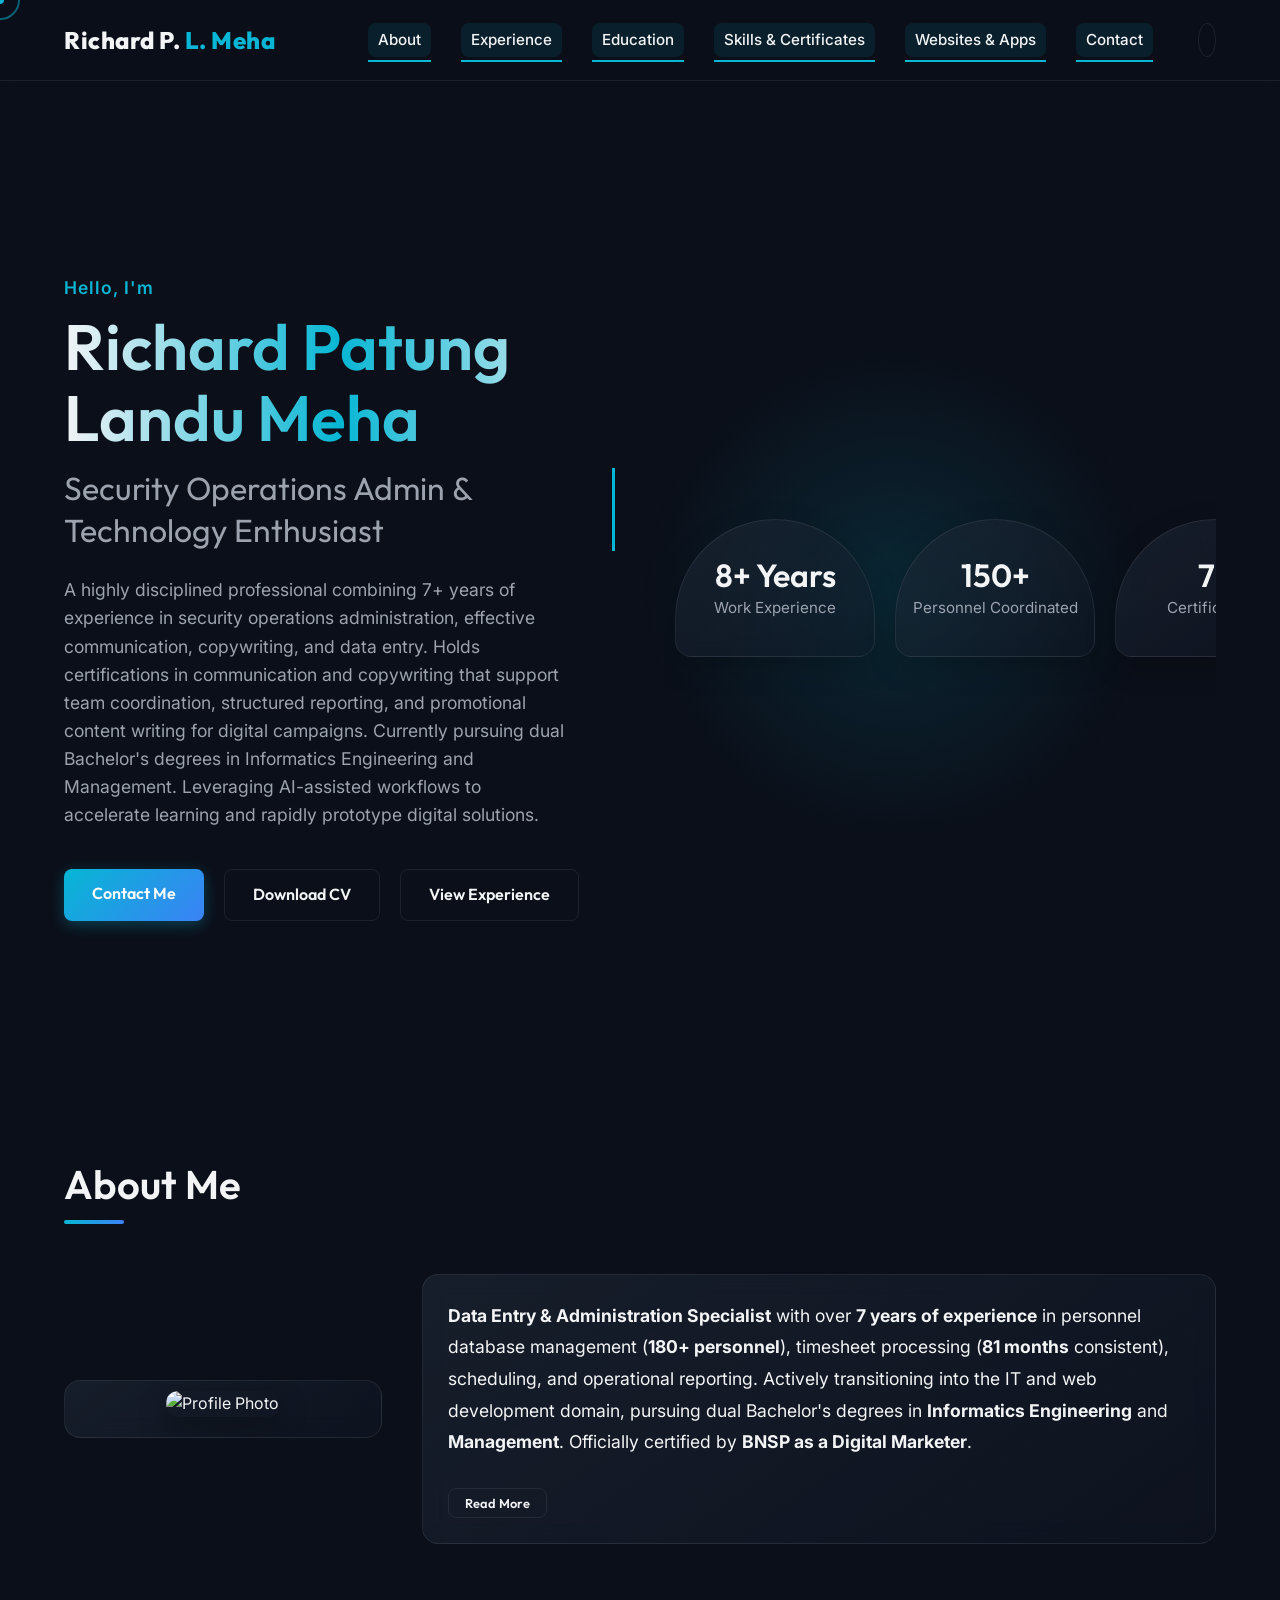
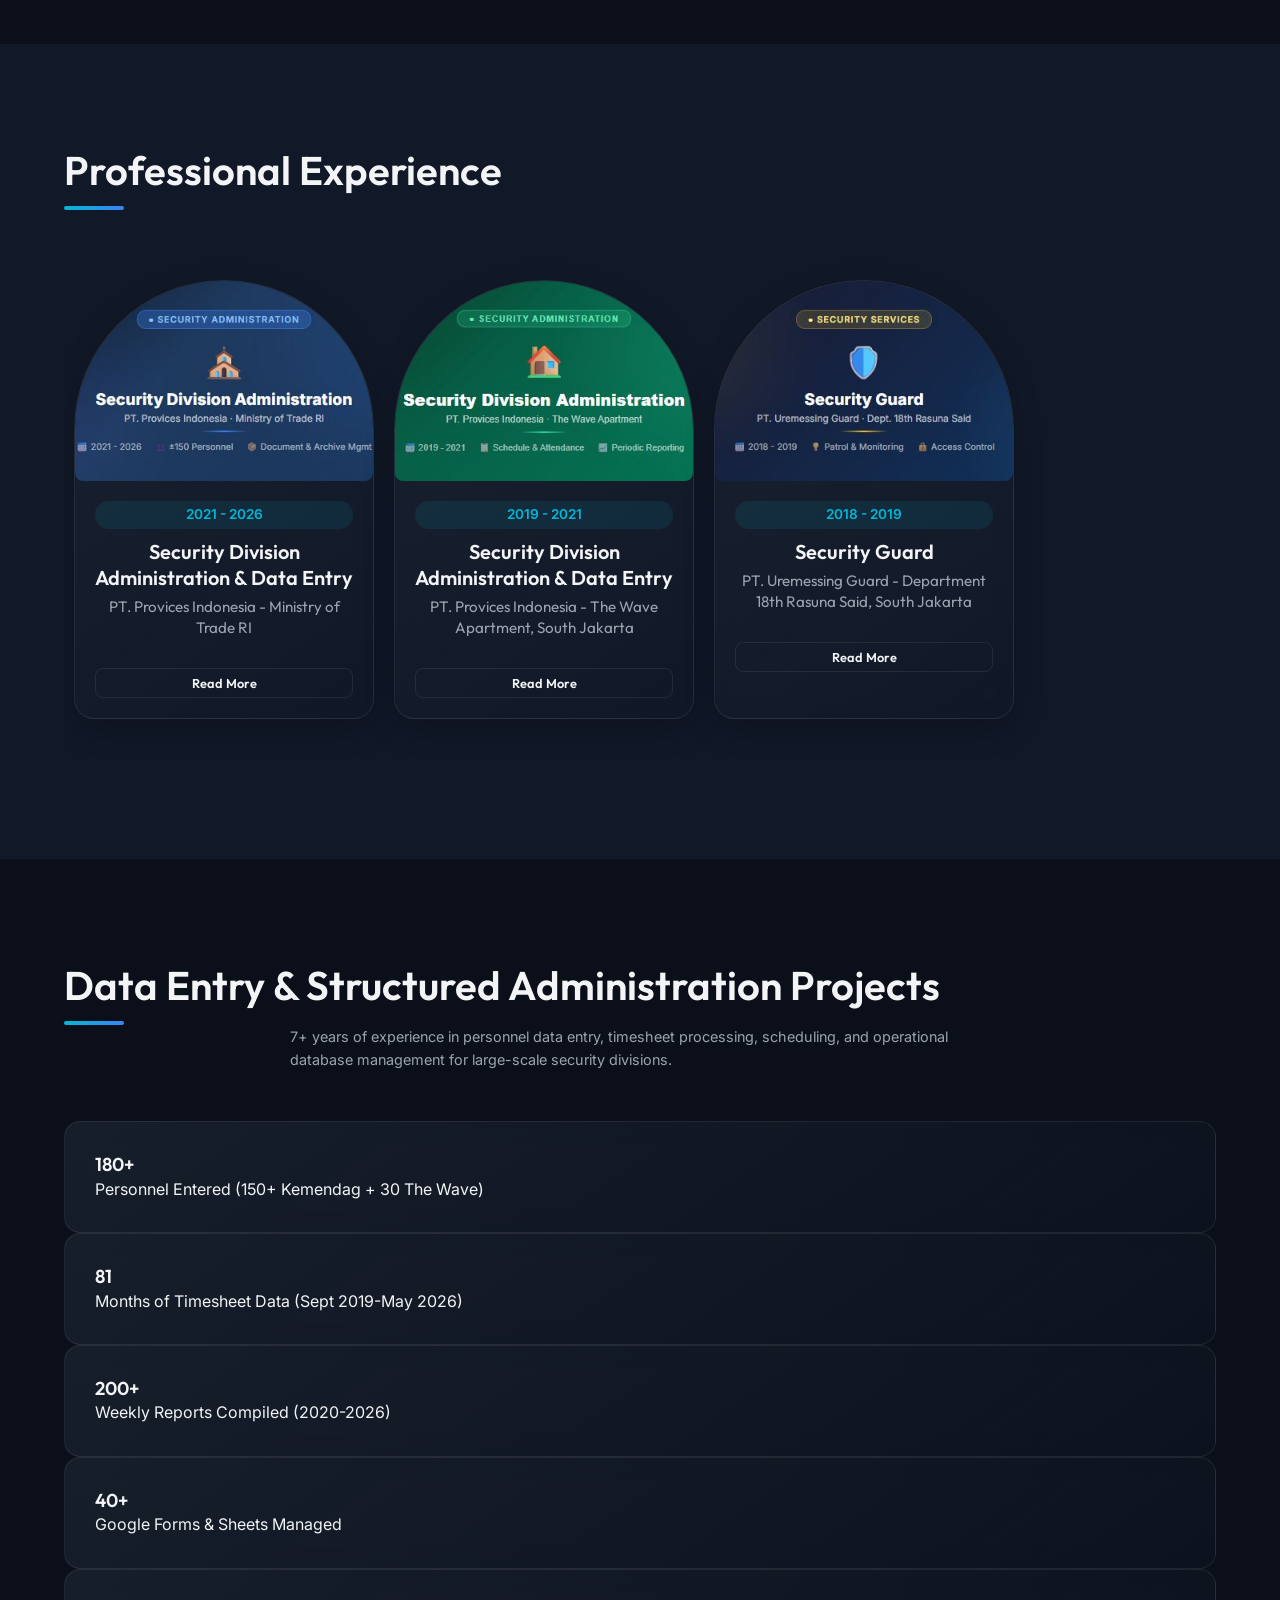
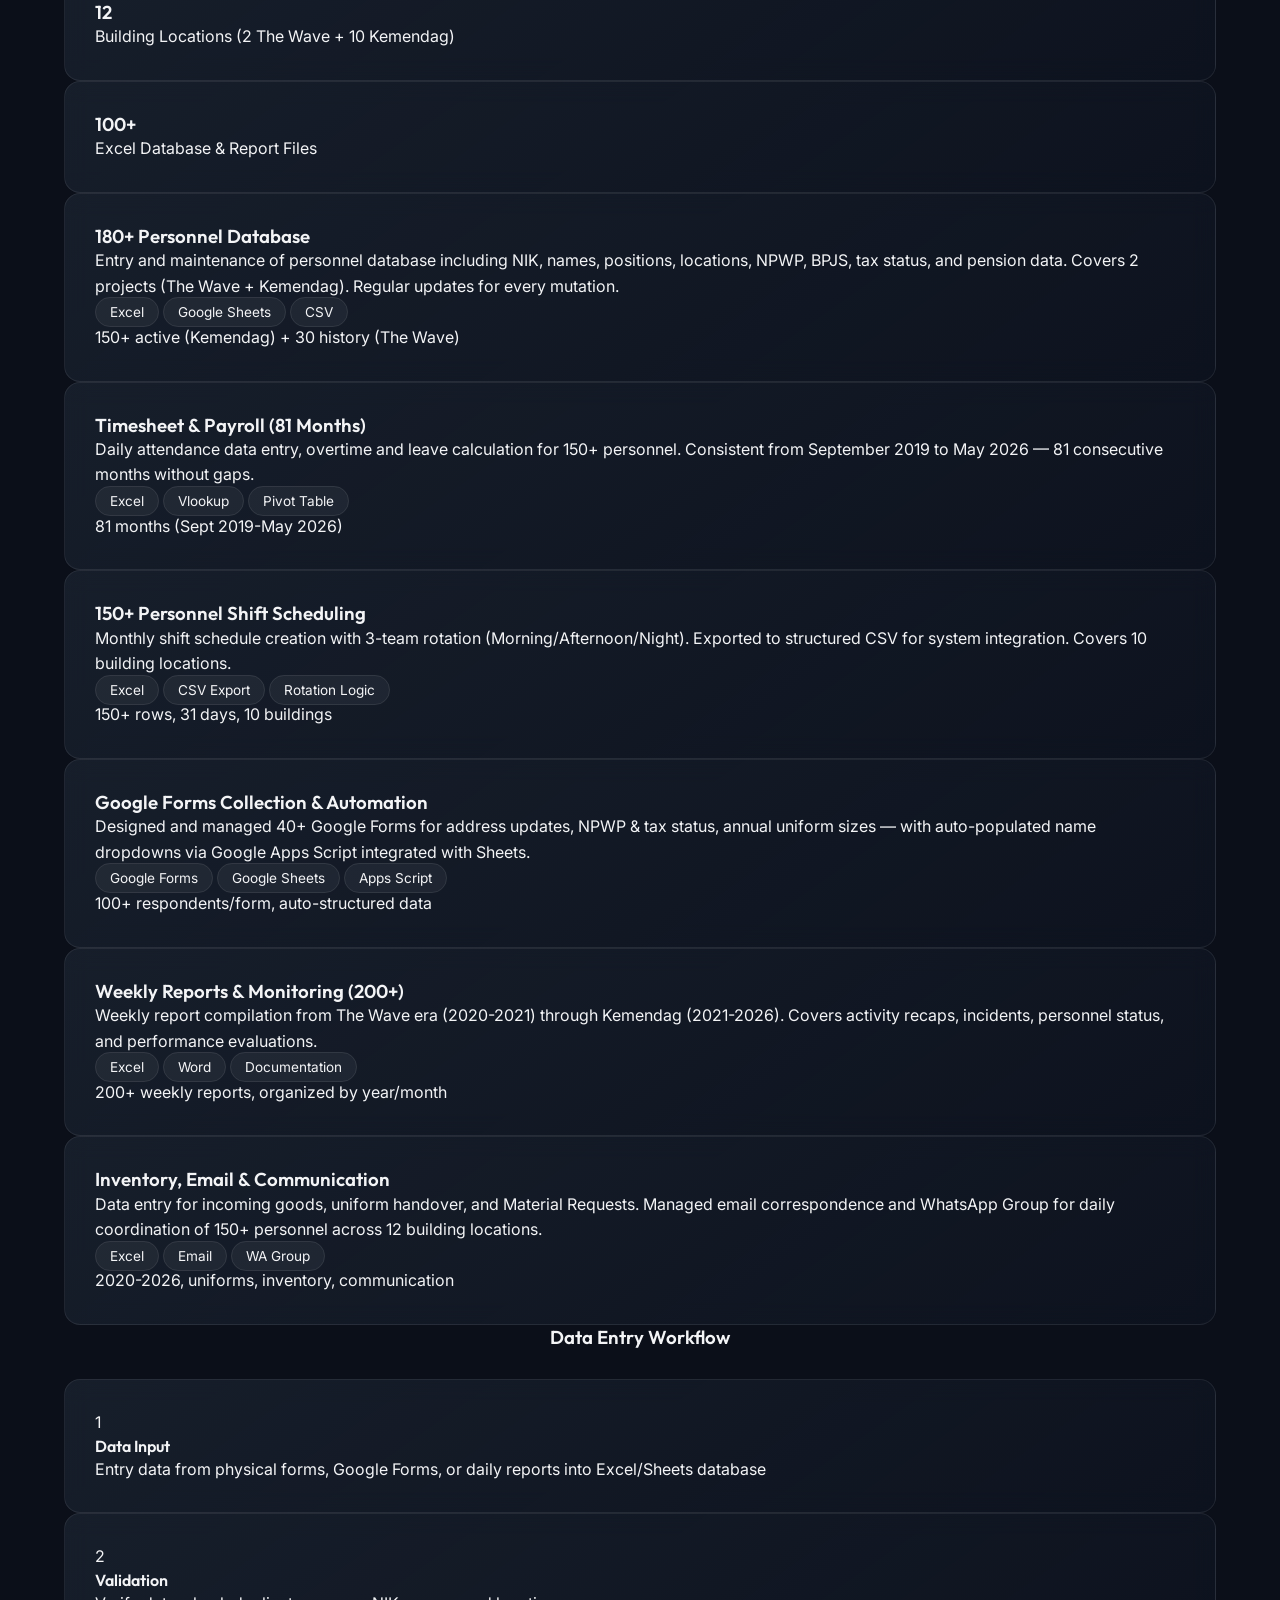
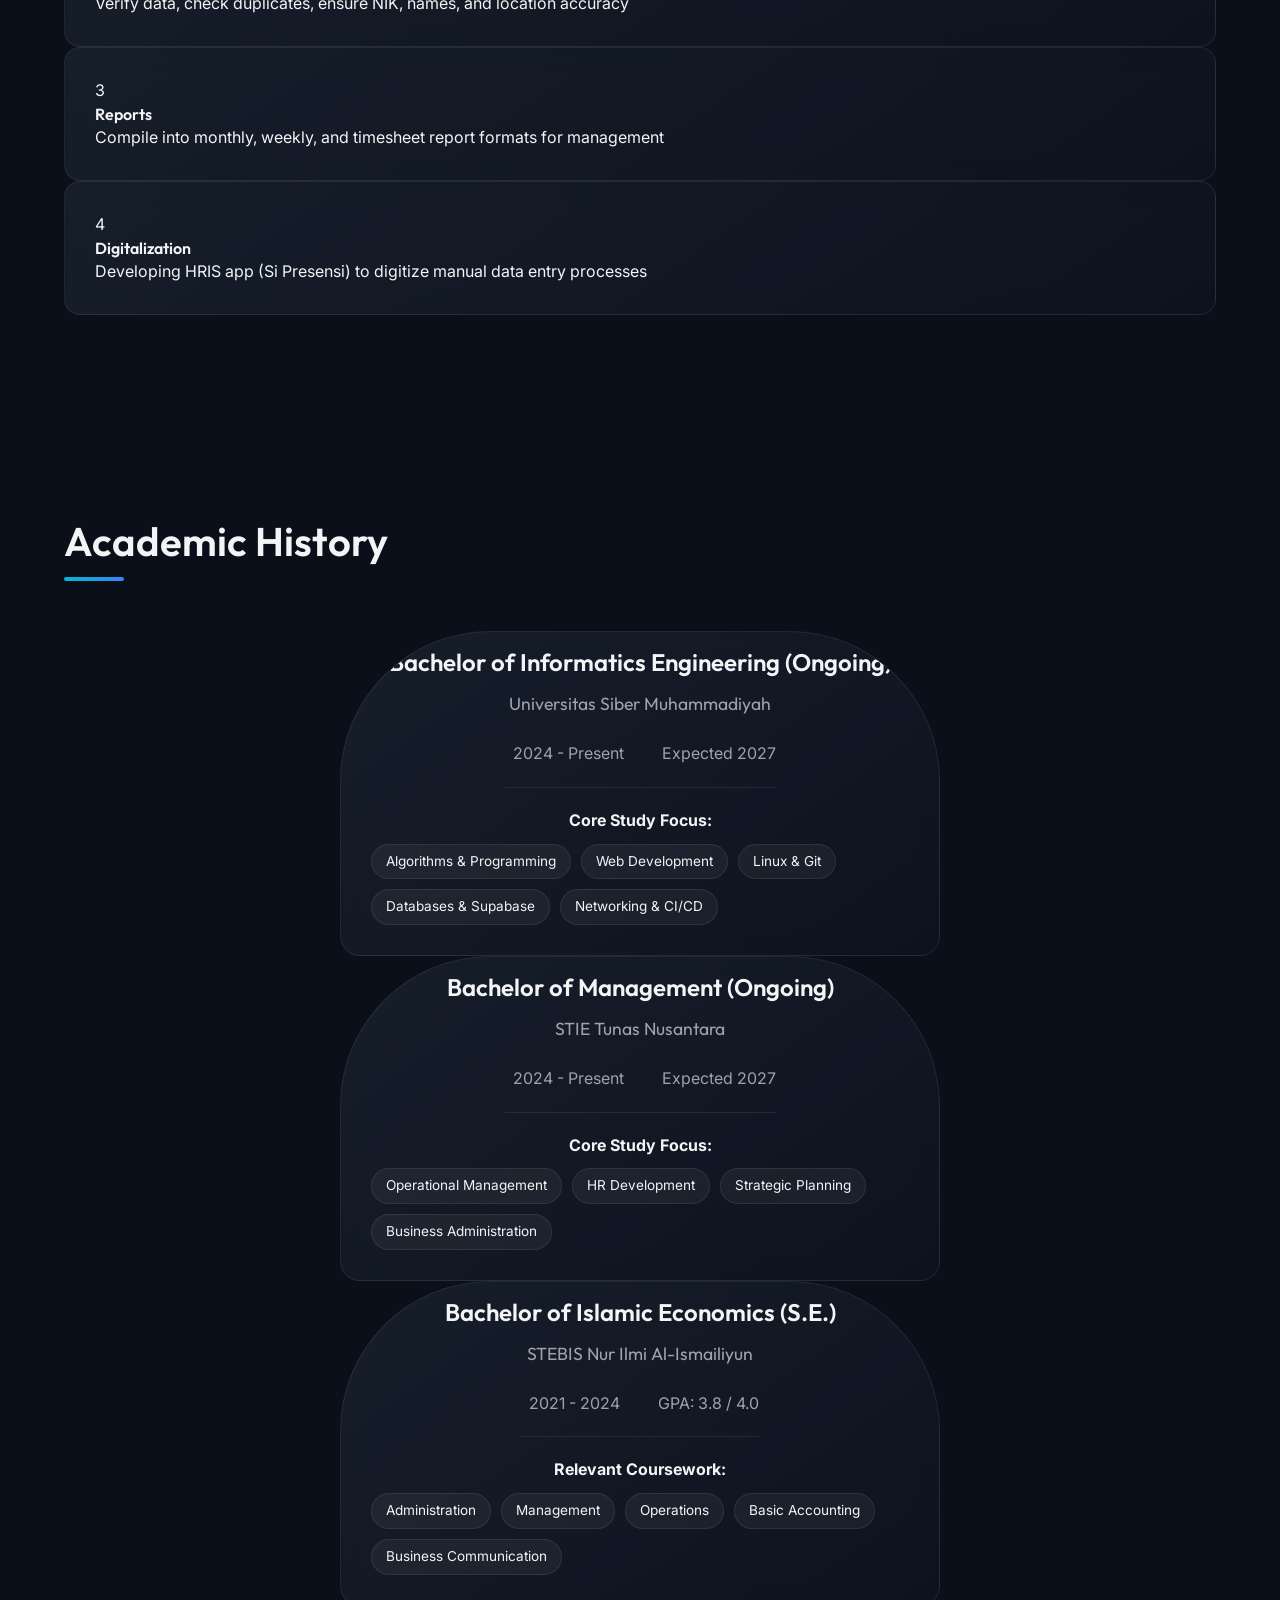
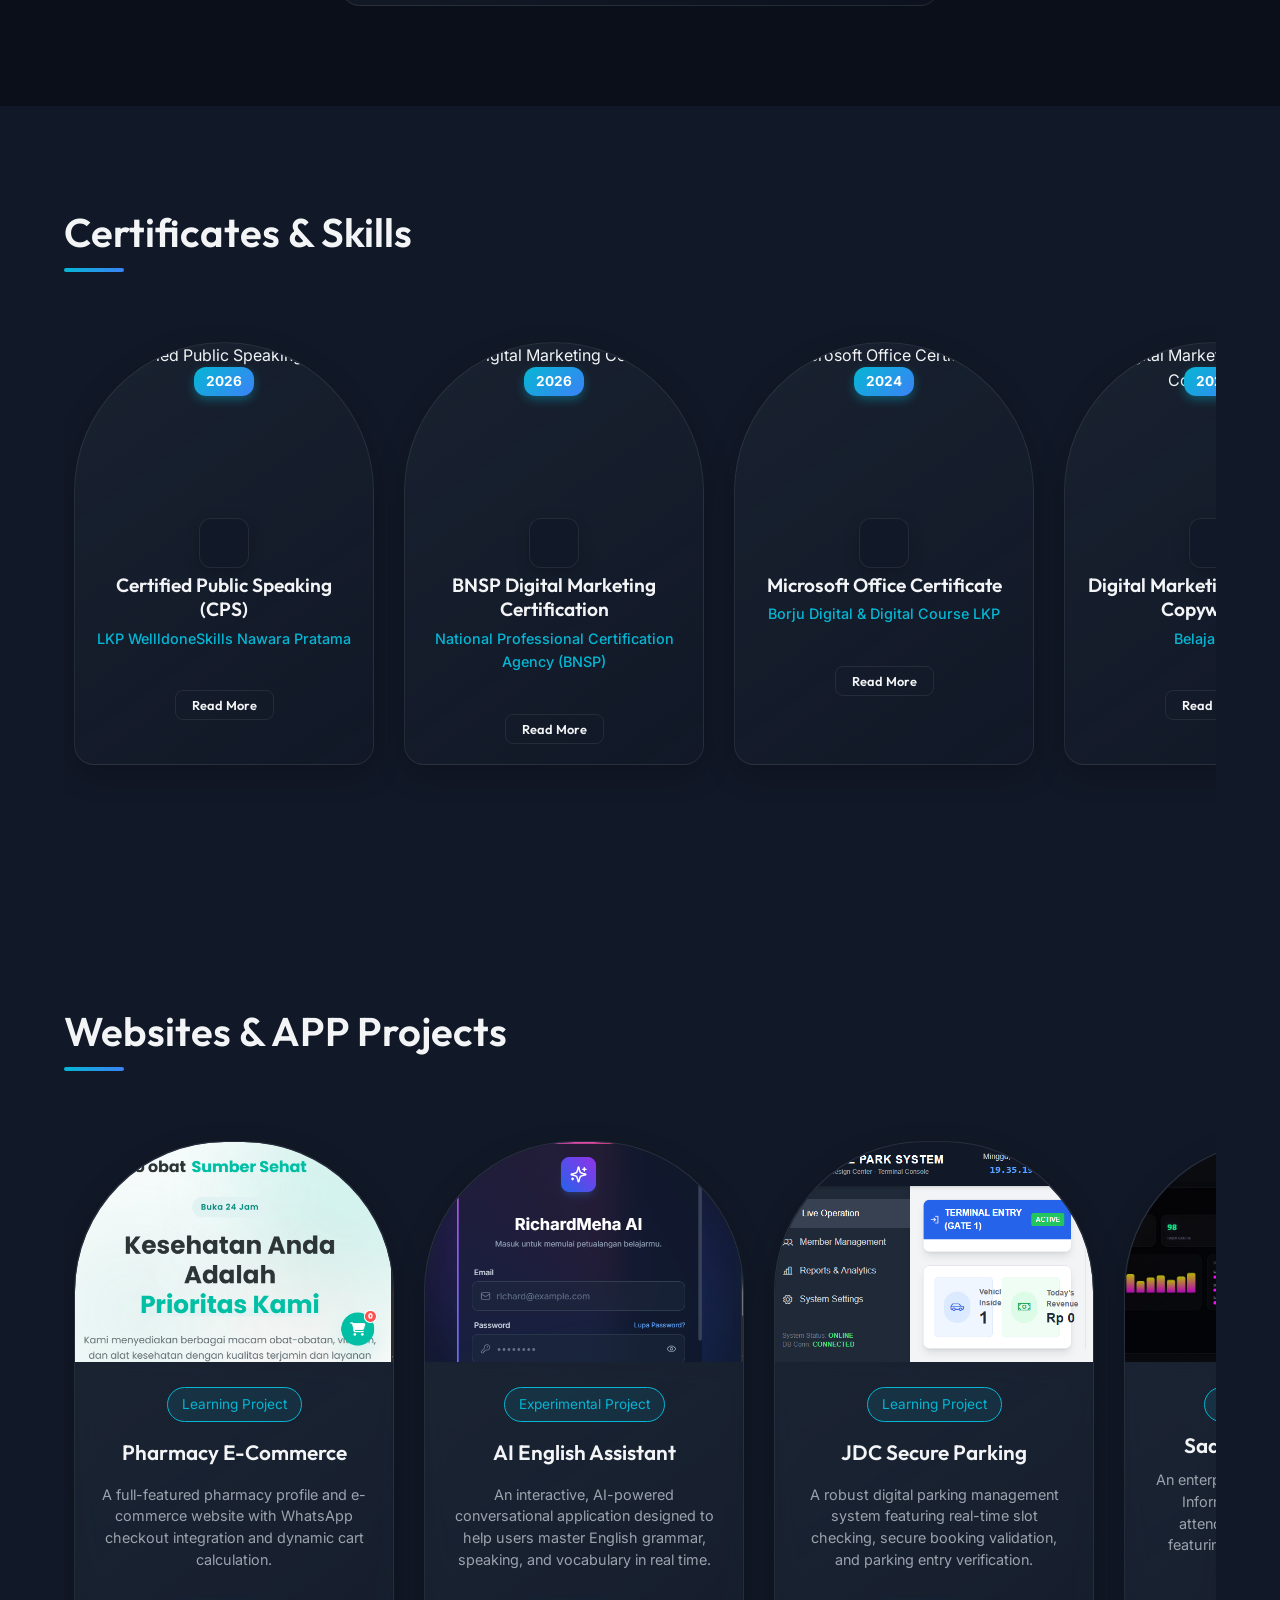
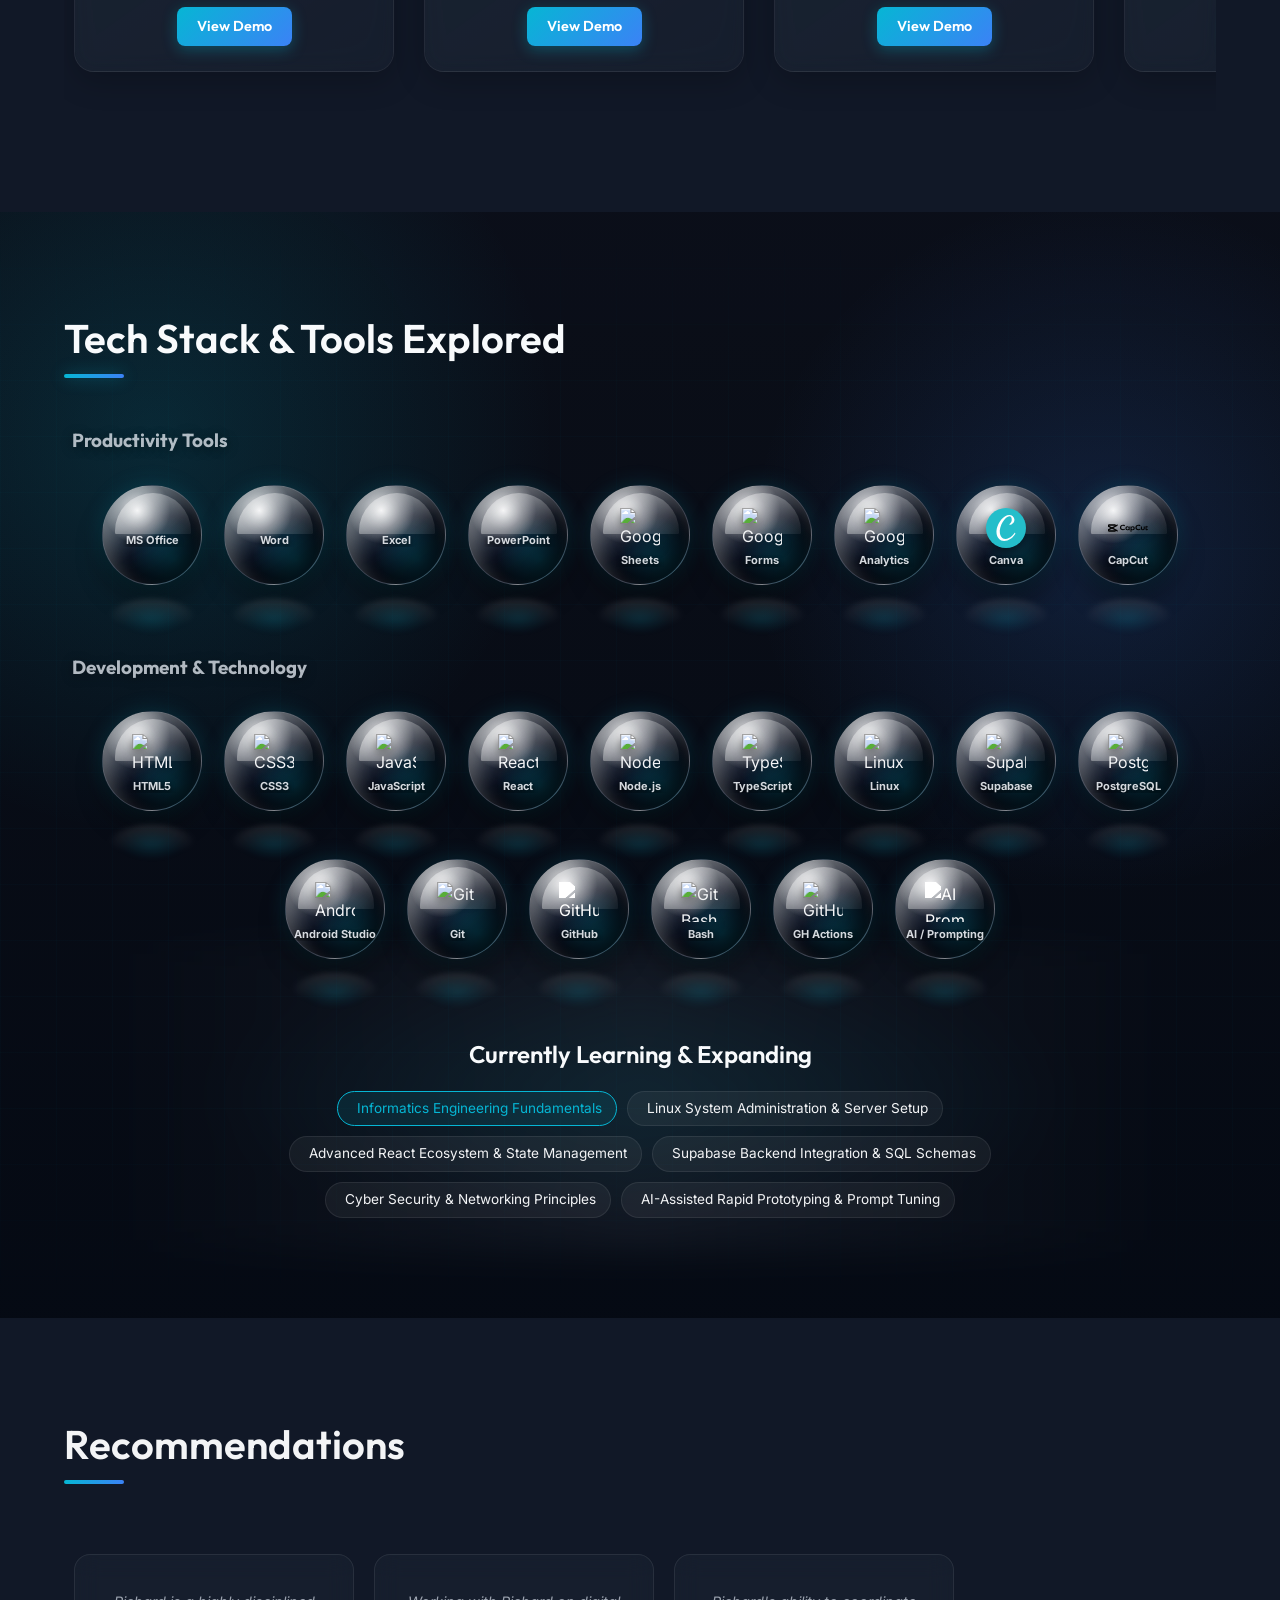
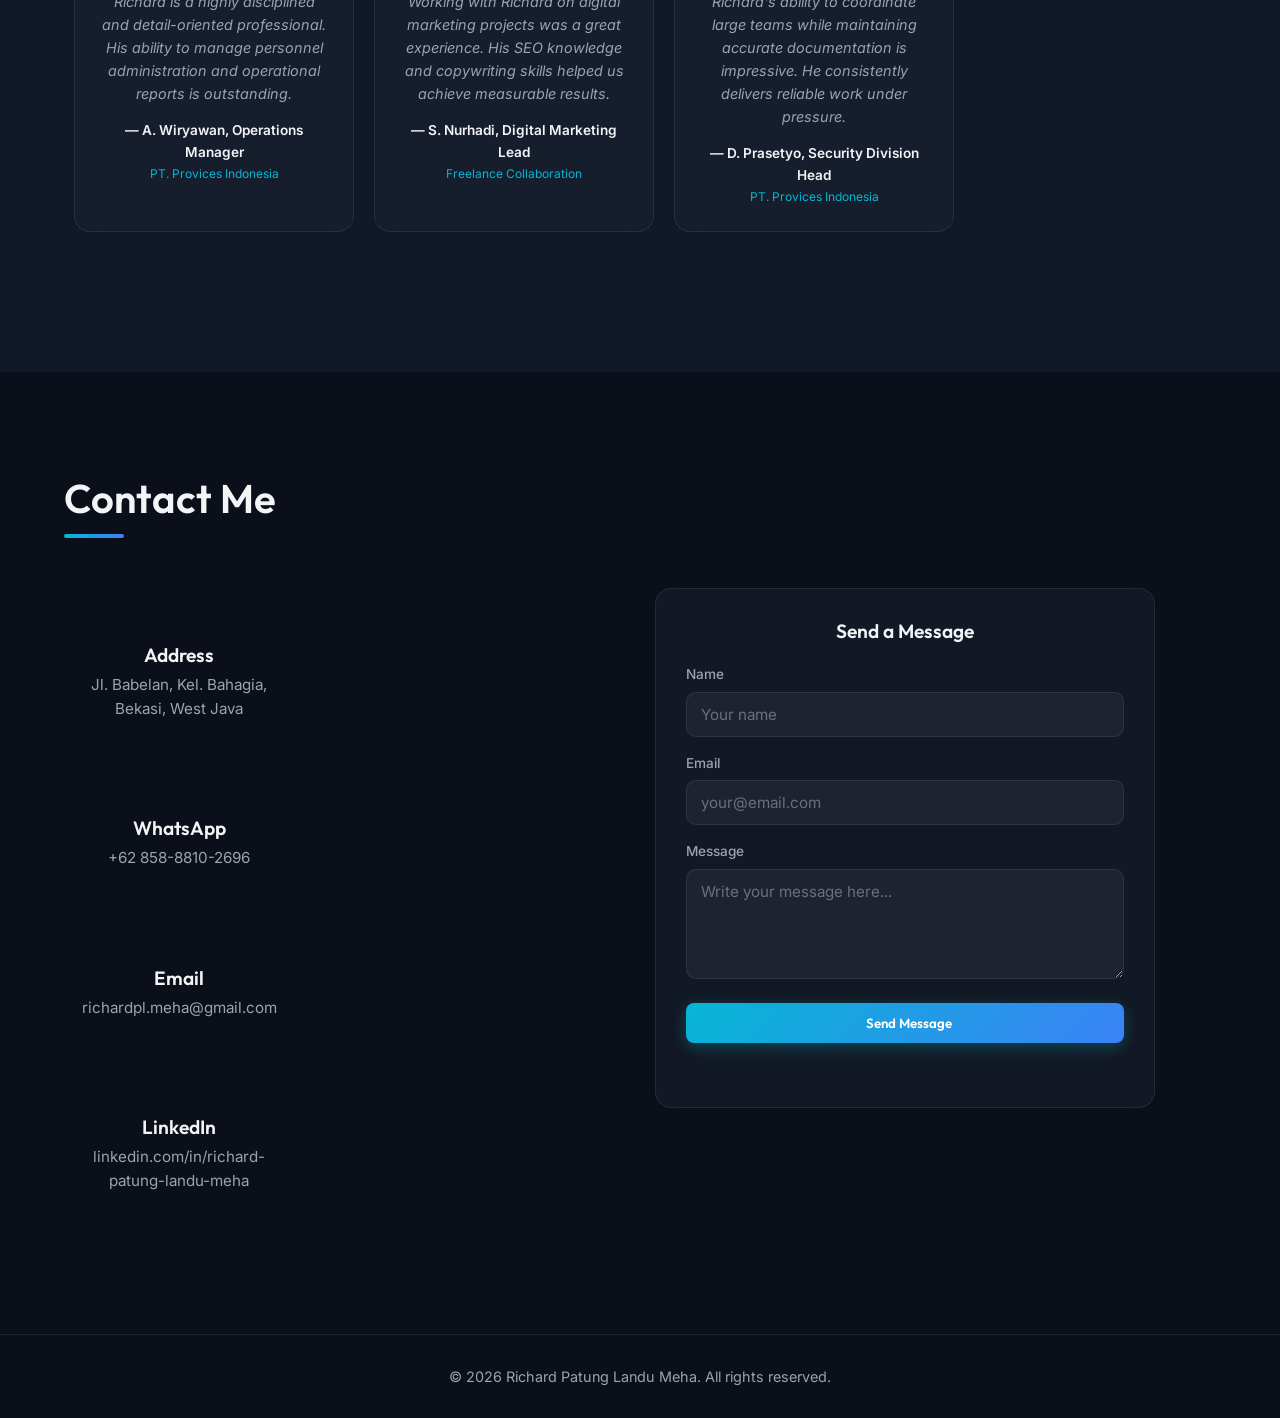
==== index.html @ 2066af3a "fix: koreksi angka - The Wave 30, Forms 40+, total 180+" ====
<!DOCTYPE html>
<html lang="en">

<head>
    <meta charset="UTF-8">
    <meta name="viewport" content="width=device-width, initial-scale=1.0">
    <title>Richard Patung Landu Meha — Security Operations Admin &amp; Technology Enthusiast</title>
    <meta name="description" content="Portfolio of Richard Patung Landu Meha — Security Operations Administration Professional, BNSP Certified Digital Marketer, and Technology Enthusiast. 7+ years experience in operational administration, SEO, copywriting &amp; technology exploration.">
    <meta name="keywords" content="Richard Patung Landu Meha, administration, digital marketing, web developer, portfolio, BNSP, SEO, copywriting, Bekasi">
    <meta name="author" content="Richard Patung Landu Meha">

    <!-- Favicon -->
    <link rel="icon" type="image/svg+xml" href="images/favicon.svg">
    <link rel="apple-touch-icon" href="images/favicon.svg">

    <!-- Open Graph (Facebook, LinkedIn, WhatsApp) -->
    <meta property="og:title" content="Richard Patung Landu Meha — Admin, Digital Marketing &amp; Web Developer">
    <meta property="og:description" content="Administration Office Professional &amp; BNSP Certified Digital Marketer. 7+ years experience, ±150 personnel coordinated, 6+ certifications.">
    <meta property="og:image" content="https://rihard-cyber.github.io/images/foto-profil.jpg">
    <meta property="og:url" content="https://rihard-cyber.github.io/">
    <meta property="og:type" content="website">
    <meta property="og:locale" content="en_US">

    <!-- Twitter Card -->
    <meta name="twitter:card" content="summary_large_image">
    <meta name="twitter:title" content="Richard Patung Landu Meha — Admin, Digital Marketing &amp; Web Developer">
    <meta name="twitter:description" content="Administration Office Professional &amp; BNSP Certified Digital Marketer. 7+ years experience.">
    <meta name="twitter:image" content="https://rihard-cyber.github.io/images/foto-profil.jpg">

    <!-- PWA -->
    <link rel="manifest" href="manifest.json">
    <meta name="theme-color" content="#06B6D4">
    <meta name="apple-mobile-web-app-capable" content="yes">
    <meta name="apple-mobile-web-app-status-bar-style" content="black-translucent">

    <!-- Google Fonts -->
    <link rel="preconnect" href="https://fonts.googleapis.com">
    <link rel="preconnect" href="https://fonts.gstatic.com" crossorigin>
    <link
        href="https://fonts.googleapis.com/css2?family=Inter:wght@300;400;500;600;700&family=Outfit:wght@400;600;800&display=swap"
        rel="stylesheet">
    <!-- CSS -->
    <link rel="stylesheet" href="./style.css">
    <!-- Phosphor Icons (for modern icons) -->
    <script src="https://unpkg.com/@phosphor-icons/web"></script>
    <!-- Devicon Font for beautiful, reliable developer logos -->
    <link rel="stylesheet" href="https://cdn.jsdelivr.net/gh/devicons/devicon@latest/devicon.min.css">
</head>

<body>
    <!-- Background Container (3 Lapis) -->
    <div id="bg-container">
        <canvas id="bg-canvas"></canvas>
    </div>

    <!-- Content Wrapper -->
    <div id="content">

    <!-- Custom Cursor & Scroll Progress -->
    <div class="cursor-dot" data-cursor-dot></div>
    <div class="cursor-outline" data-cursor-outline></div>
    <div class="scroll-progress" id="scroll-progress"></div>

    <!-- Navigation -->
    <header id="navbar">
        <div class="container nav-container">
            <a href="#" class="logo">Richard P. <span>L. Meha</span></a>
            <nav class="nav-links" aria-label="Main navigation">
                <a href="#about" class="nav-link" aria-label="About section">About</a>
                <a href="#experience" class="nav-link" aria-label="Experience section">Experience</a>
                <a href="#education" class="nav-link" aria-label="Education section">Education</a>
                <a href="#skills" class="nav-link" aria-label="Skills and Certificates section">Skills &amp; Certificates</a>
                <a href="#websites" class="nav-link" aria-label="Websites and Apps section">Websites &amp; Apps</a>
                <a href="#contact" class="nav-link" aria-label="Contact section">Contact</a>
                <button id="theme-toggle" class="theme-btn" title="Change Theme">
                    <i class="ph ph-moon"></i>
                </button>
            </nav>
            <div class="menu-toggle" id="mobile-menu">
                <i class="ph ph-list"></i>
            </div>
        </div>
    </header>

    <!-- Hero Section -->
    <section id="hero" class="hero section">
        <div class="container hero-content">
            <div class="hero-text fade-in-up">
                <p class="greeting">Hello, I'm</p>
                <h1 class="name">Richard Patung Landu Meha</h1>
                <h2 class="role">Security Operations Admin &amp; Technology Enthusiast</h2>
                <p class="summary">A highly disciplined professional combining 7+ years of experience in security operations administration, effective communication, copywriting, and data entry. Holds certifications in communication and copywriting that support team coordination, structured reporting, and promotional content writing for digital campaigns. Currently pursuing dual Bachelor's degrees in Informatics Engineering and Management. Leveraging AI-assisted workflows to accelerate learning and rapidly prototype digital solutions.</p>
                <div class="hero-cta">
                    <a href="#contact" class="btn btn-primary" aria-label="Contact Me">Contact Me</a>
                    <a href="cv-ats.html?print=true" target="_blank" class="btn btn-secondary" aria-label="Download CV">Download CV</a>
                    <a href="#experience" class="btn btn-secondary" aria-label="View Experience">View Experience</a>
                </div>
            </div>
            <div class="hero-visual swipe-slider fade-in-up delay-1">
                <div class="glass-card hero-stats glow-border-card"
                    onclick="document.getElementById('experience').scrollIntoView({behavior: 'smooth'})"
                    style="cursor: pointer;">
                    <div class="stat">
                        <i class="ph-fill ph-briefcase"></i>
                        <h3 id="stat-experience" data-label="+ Years">7+ Years</h3>
                        <p>Work Experience</p>
                    </div>
                </div>
                <div class="glass-card hero-stats glow-border-card"
                    onclick="document.getElementById('experience').scrollIntoView({behavior: 'smooth'})"
                    style="cursor: pointer;">
                    <div class="stat">
                        <i class="ph-fill ph-users"></i>
                        <h3>150+</h3>
                        <p>Personnel Coordinated</p>
                    </div>
                </div>
                <div class="glass-card hero-stats glow-border-card"
                    onclick="document.getElementById('skills').scrollIntoView({behavior: 'smooth'})"
                    style="cursor: pointer;">
                    <div class="stat">
                        <i class="ph-fill ph-certificate"></i>
                        <h3 id="stat-certificates">6+</h3>
                        <p>Certifications</p>
                    </div>
                </div>
            </div>
        </div>
        <div class="glow-bg"></div>
    </section>

    <!-- About Section -->
    <section id="about" class="section">
        <div class="container">
            <div class="section-header fade-in">
                <h2>About Me</h2>
                <div class="divider"></div>
            </div>
            <div class="about-grid fade-in-up">
                <div class="about-photo glass-panel glow-border-card">
                    <img loading="lazy" src="images/foto-profil.jpg" alt="Profile Photo" class="profile-img" style="cursor:pointer;"
                        data-gallery="images/foto-profil.jpg,images/foto-profil-4.mp4"><br>
                    <p style="text-align:center; font-size:0.8rem; margin-top:10px; color:var(--text-secondary);"></p>
                </div>
                <div class="about-text glass-panel glow-border-card">
                    <p><strong>Data Entry &amp; Administration Specialist</strong> with over <strong>7 years of experience</strong> in personnel database management (<strong>180+ personnel</strong>), timesheet processing (<strong>81 months</strong> consistent), scheduling, and operational reporting. Actively transitioning into the IT and web development domain, pursuing dual Bachelor's degrees in <strong>Informatics Engineering</strong> and <strong>Management</strong>. Officially certified by <strong>BNSP as a Digital Marketer</strong>.</p>
                    <div class="expandable-content">
                        <p>Proficient in <strong>Microsoft Excel</strong> (Vlookup, Pivot Tables, Data Validation), <strong>Google Workspace</strong> (Sheets, Forms, Apps Script for dropdown automation), and have compiled 200+ weekly and monthly reports. Managed operational coordination of 150+ personnel across 10 buildings via email and WhatsApp Groups.</p>
                        <p>A highly disciplined learner utilizing <strong>AI-assisted development workflows (Vibe Coding)</strong> to rapidly prototype software — including an HRIS attendance app (Si Presensi) that digitizes manual attendance data entry processes. I combine data entry precision & operational logistics with modern technology to build practical and reliable digital solutions.</p>
                        <p>As an active student in <strong>Informatics Engineering</strong> (Universitas Siber Muhammadiyah) and <strong>Management</strong> (STIE Tunas Nusantara), I explore the modern development stack — including React, Node.js, Supabase, PostgreSQL, and Linux system administration — alongside real-world project deployment via GitHub Actions.</p>
                    </div>
                    <button class="btn btn-secondary btn-sm read-more-btn"
                        style="margin-top: 15px; font-size: 0.8rem; padding: 6px 16px;">Read More</button>
                </div>
            </div>
        </div>
    </section>

    <!-- Experience Section -->
    <section id="experience" class="section bg-alt">
        <div class="container">
            <div class="section-header fade-in">
                <h2>Professional Experience</h2>
                <div class="divider"></div>
            </div>
            <div class="timeline swipe-slider">
                <!-- Job 3 -->
                <div class="timeline-item fade-in-up">
                    <div class="timeline-content glow-border-card">
                        <div class="job-photo">
                            <img loading="lazy" src="images/pengalaman3-1.jpg"
                                onerror="this.src='https://placehold.co/600x250/1F2937/06B6D4?text=Work+Activity'"
                                alt="Activity" class="exp-img"
                                data-gallery="images/pengalaman3-1.jpg,images/pengalaman3-2.jpg,images/pengalaman3-3.jpg,images/pengalaman3-4.jpg">
                        </div>
                        <span class="timeline-date">2021 - 2026</span>
                        <h3 class="job-title">Security Division Administration &amp; Data Entry</h3>
                        <h4 class="company">PT. Provices Indonesia - Ministry of Trade RI</h4>
                        <ul class="job-duties expandable-content">
                            <li><strong>Data Entry &amp; Database:</strong> Entered and maintained 150+ personnel records (NIK, positions, locations, NPWP, BPJS, pension data) — regular updates for every mutation.</li>
                            <li><strong>Scheduling Entry:</strong> Created monthly shift schedules for 150+ personnel across 10 buildings, exported to structured CSV with 3-team rotation logic.</li>
                            <li><strong>Timesheet &amp; Payroll:</strong> Entered daily attendance and monthly timesheet data consistently for 81 consecutive months (Sept 2019-May 2026).</li>
                            <li><strong>Google Forms &amp; Automation:</strong> Designed 40+ Google Forms for address, NPWP, tax status, uniform data — with auto-populated name dropdowns via Apps Script + Sheets.</li>
                            <li><strong>Weekly &amp; Monthly Reports:</strong> Compiled weekly and monthly reports for 81 periods for management evaluation.</li>
                            <li><strong>Communication:</strong> Managed email correspondence and WhatsApp Group for daily operational coordination of 150+ personnel.</li>
                        </ul>
                        <button class="btn btn-secondary btn-sm read-more-btn"
                            style="margin-top: 15px; font-size: 0.8rem; padding: 6px 16px;">Read More</button>
                    </div>
                </div>

                <!-- Job 2 -->
                <div class="timeline-item fade-in-up">
                    <div class="timeline-content glow-border-card">
                        <div class="job-photo">
                            <img loading="lazy" src="images/pengalaman2-1.jpg"
                                onerror="this.src='https://placehold.co/600x250/1F2937/06B6D4?text=Work+Activity'"
                                alt="Activity" class="exp-img"
                                data-gallery="images/pengalaman2-1.jpg,images/pengalaman2-2.jpg,images/pengalaman2-3.jpg,images/pengalaman2-4.jpg">
                        </div>
                        <span class="timeline-date">2019 - 2021</span>
                        <h3 class="job-title">Security Division Administration &amp; Data Entry</h3>
                        <h4 class="company">PT. Provices Indonesia - The Wave Apartment, South Jakarta</h4>
                        <ul class="job-duties expandable-content">
                            <li><strong>Data Entry Personnel:</strong> Entered and maintained personnel database (IDs, KTA, BPJS, vaccines, uniforms) for 30+ security members across 2 buildings (Coral &amp; Sand).</li>
                            <li><strong>Timesheet &amp; Attendance:</strong> Daily attendance entry and monthly timesheet processing for payroll support over 2 years.</li>
                            <li><strong>Scheduling:</strong> Developed operational schedules and attendance recaps systematically.</li>
                            <li><strong>Weekly &amp; Monthly Reports:</strong> Compiled weekly and monthly operational reports for property management evaluation.</li>
                            <li><strong>Inventory &amp; Communication:</strong> Recorded uniform handover, goods entry, and managed email + WhatsApp Group for daily coordination.</li>
                        </ul>
                        <button class="btn btn-secondary btn-sm read-more-btn"
                            style="margin-top: 15px; font-size: 0.8rem; padding: 6px 16px;">Read More</button>
                    </div>
                </div>

                <!-- Job 1 -->
                <div class="timeline-item fade-in-up">
                    <div class="timeline-content glow-border-card">
                        <div class="job-photo">
                            <img loading="lazy" src="images/pengalaman1-1.jpg"
                                onerror="this.src='https://placehold.co/600x250/1F2937/06B6D4?text=Work+Activity'"
                                alt="Activity" class="exp-img"
                                data-gallery="images/pengalaman1-1.jpg,images/pengalaman1-2.jpg,images/pengalaman1-3.jpg,images/pengalaman1-4.jpg">
                        </div>
                        <span class="timeline-date">2018 - 2019</span>
                        <h3 class="job-title">Security Guard</h3>
                        <h4 class="company">PT. Uremessing Guard - Department 18th Rasuna Said, South Jakarta</h4>
                        <ul class="job-duties expandable-content">
                            <li>Executed building area security and guarded entry access as well as guest reception.
                            </li>
                            <li>Conducted routine patrols and checked operational areas.</li>
                            <li>Monitored work environment activities and prevented potential disturbances.</li>
                            <li>Prepared security activity reports via WhatsApp Group for leadership.</li>
                        </ul>
                        <button class="btn btn-secondary btn-sm read-more-btn"
                            style="margin-top: 15px; font-size: 0.8rem; padding: 6px 16px;">Read More</button>
                    </div>
                </div>
            </div>
        </div>
    </section>

    <!-- Data Entry Projects Section -->
    <section id="data-projects" class="section">
        <div class="container">
            <div class="section-header fade-in">
                <h2>Data Entry &amp; Structured Administration Projects</h2>
                <div class="divider"></div>
                <p style="color: var(--text-secondary); max-width: 700px; margin: 0 auto; font-size: 0.9rem;">7+ years of experience in personnel data entry, timesheet processing, scheduling, and operational database management for large-scale security divisions.</p>
            </div>

            <div class="data-stats-grid fade-in-up">
                <div class="stat-card glass-panel glow-border-card">
                    <i class="ph-fill ph-users-three stat-icon"></i>
                    <h3 class="stat-number">180+</h3>
                    <p class="stat-label">Personnel Entered (150+ Kemendag + 30 The Wave)</p>
                </div>
                <div class="stat-card glass-panel glow-border-card delay-1">
                    <i class="ph-fill ph-calendar-check stat-icon"></i>
                    <h3 class="stat-number">81</h3>
                    <p class="stat-label">Months of Timesheet Data (Sept 2019-May 2026)</p>
                </div>
                <div class="stat-card glass-panel glow-border-card delay-2">
                    <i class="ph-fill ph-file-text stat-icon"></i>
                    <h3 class="stat-number">200+</h3>
                    <p class="stat-label">Weekly Reports Compiled (2020-2026)</p>
                </div>
                <div class="stat-card glass-panel glow-border-card delay-3">
                    <i class="ph-fill ph-google-logo stat-icon"></i>
                    <h3 class="stat-number">40+</h3>
                    <p class="stat-label">Google Forms &amp; Sheets Managed</p>
                </div>
                <div class="stat-card glass-panel glow-border-card delay-4">
                    <i class="ph-fill ph-buildings stat-icon"></i>
                    <h3 class="stat-number">12</h3>
                    <p class="stat-label">Building Locations (2 The Wave + 10 Kemendag)</p>
                </div>
                <div class="stat-card glass-panel glow-border-card delay-5">
                    <i class="ph-fill ph-database stat-icon"></i>
                    <h3 class="stat-number">100+</h3>
                    <p class="stat-label">Excel Database &amp; Report Files</p>
                </div>
            </div>

            <div class="data-projects-grid fade-in-up">
                <div class="data-project-card glass-panel glow-border-card">
                    <div class="dp-icon"><i class="ph-fill ph-identification-card"></i></div>
                    <h3>180+ Personnel Database</h3>
                    <p class="dp-desc">Entry and maintenance of personnel database including NIK, names, positions, locations, NPWP, BPJS, tax status, and pension data. Covers 2 projects (The Wave + Kemendag). Regular updates for every mutation.</p>
                    <div class="dp-tools">
                        <span class="pill">Excel</span>
                        <span class="pill">Google Sheets</span>
                        <span class="pill">CSV</span>
                    </div>
                    <p class="dp-highlight"><i class="ph ph-check-circle" style="color: var(--accent-primary);"></i> 150+ active (Kemendag) + 30 history (The Wave)</p>
                </div>

                <div class="data-project-card glass-panel glow-border-card delay-1">
                    <div class="dp-icon"><i class="ph-fill ph-clock-counter-clockwise"></i></div>
                    <h3>Timesheet &amp; Payroll (81 Months)</h3>
                    <p class="dp-desc">Daily attendance data entry, overtime and leave calculation for 150+ personnel. Consistent from September 2019 to May 2026 — 81 consecutive months without gaps.</p>
                    <div class="dp-tools">
                        <span class="pill">Excel</span>
                        <span class="pill">Vlookup</span>
                        <span class="pill">Pivot Table</span>
                    </div>
                    <p class="dp-highlight"><i class="ph ph-check-circle" style="color: var(--accent-primary);"></i> 81 months (Sept 2019-May 2026)</p>
                </div>

                <div class="data-project-card glass-panel glow-border-card delay-2">
                    <div class="dp-icon"><i class="ph-fill ph-calendar-blank"></i></div>
                    <h3>150+ Personnel Shift Scheduling</h3>
                    <p class="dp-desc">Monthly shift schedule creation with 3-team rotation (Morning/Afternoon/Night). Exported to structured CSV for system integration. Covers 10 building locations.</p>
                    <div class="dp-tools">
                        <span class="pill">Excel</span>
                        <span class="pill">CSV Export</span>
                        <span class="pill">Rotation Logic</span>
                    </div>
                    <p class="dp-highlight"><i class="ph ph-check-circle" style="color: var(--accent-primary);"></i> 150+ rows, 31 days, 10 buildings</p>
                </div>

                <div class="data-project-card glass-panel glow-border-card delay-3">
                    <div class="dp-icon"><i class="ph-fill ph-google-forms"></i></div>
                    <h3>Google Forms Collection &amp; Automation</h3>
                    <p class="dp-desc">Designed and managed 40+ Google Forms for address updates, NPWP &amp; tax status, annual uniform sizes — with auto-populated name dropdowns via Google Apps Script integrated with Sheets.</p>
                    <div class="dp-tools">
                        <span class="pill">Google Forms</span>
                        <span class="pill">Google Sheets</span>
                        <span class="pill">Apps Script</span>
                    </div>
                    <p class="dp-highlight"><i class="ph ph-check-circle" style="color: var(--accent-primary);"></i> 100+ respondents/form, auto-structured data</p>
                </div>

                <div class="data-project-card glass-panel glow-border-card delay-4">
                    <div class="dp-icon"><i class="ph-fill ph-clipboard-text"></i></div>
                    <h3>Weekly Reports &amp; Monitoring (200+)</h3>
                    <p class="dp-desc">Weekly report compilation from The Wave era (2020-2021) through Kemendag (2021-2026). Covers activity recaps, incidents, personnel status, and performance evaluations.</p>
                    <div class="dp-tools">
                        <span class="pill">Excel</span>
                        <span class="pill">Word</span>
                        <span class="pill">Documentation</span>
                    </div>
                    <p class="dp-highlight"><i class="ph ph-check-circle" style="color: var(--accent-primary);"></i> 200+ weekly reports, organized by year/month</p>
                </div>

                <div class="data-project-card glass-panel glow-border-card delay-5">
                    <div class="dp-icon"><i class="ph-fill ph-boxes"></i></div>
                    <h3>Inventory, Email &amp; Communication</h3>
                    <p class="dp-desc">Data entry for incoming goods, uniform handover, and Material Requests. Managed email correspondence and WhatsApp Group for daily coordination of 150+ personnel across 12 building locations.</p>
                    <div class="dp-tools">
                        <span class="pill">Excel</span>
                        <span class="pill">Email</span>
                        <span class="pill">WA Group</span>
                    </div>
                    <p class="dp-highlight"><i class="ph ph-check-circle" style="color: var(--accent-primary);"></i> 2020-2026, uniforms, inventory, communication</p>
                </div>
            </div>

            <div class="data-workflow fade-in-up">
                <h3 style="text-align: center; margin-bottom: 30px;">Data Entry Workflow</h3>
                <div class="workflow-steps">
                    <div class="workflow-step glass-panel glow-border-card">
                        <div class="step-number">1</div>
                        <i class="ph-fill ph-arrow-square-in"></i>
                        <h4>Data Input</h4>
                        <p>Entry data from physical forms, Google Forms, or daily reports into Excel/Sheets database</p>
                    </div>
                    <div class="workflow-arrow"><i class="ph-bold ph-arrow-right"></i></div>
                    <div class="workflow-step glass-panel glow-border-card">
                        <div class="step-number">2</div>
                        <i class="ph-fill ph-checks"></i>
                        <h4>Validation</h4>
                        <p>Verify data, check duplicates, ensure NIK, names, and location accuracy</p>
                    </div>
                    <div class="workflow-arrow"><i class="ph-bold ph-arrow-right"></i></div>
                    <div class="workflow-step glass-panel glow-border-card">
                        <div class="step-number">3</div>
                        <i class="ph-fill ph-chart-bar"></i>
                        <h4>Reports</h4>
                        <p>Compile into monthly, weekly, and timesheet report formats for management</p>
                    </div>
                    <div class="workflow-arrow"><i class="ph-bold ph-arrow-right"></i></div>
                    <div class="workflow-step glass-panel glow-border-card">
                        <div class="step-number">4</div>
                        <i class="ph-fill ph-rocket-launch"></i>
                        <h4>Digitalization</h4>
                        <p>Developing HRIS app (Si Presensi) to digitize manual data entry processes</p>
                    </div>
                </div>
            </div>
        </div>
    </section>

    <!-- Education Section -->
    <section id="education" class="section">
        <div class="container">
            <div class="section-header fade-in">
                <h2>Academic History</h2>
                <div class="divider"></div>
            </div>
            
            <div class="education-grid fade-in-up">
                <!-- Ongoing degree 1: Informatics Engineering -->
                <div class="education-card glass-panel glow-border-card">
                    <div class="edu-header">
                        <i class="ph-fill ph-code edu-icon"></i>
                        <h3 class="degree">Bachelor of Informatics Engineering (Ongoing)</h3>
                        <h4 class="university">Universitas Siber Muhammadiyah</h4>
                    </div>
                    <div class="edu-details">
                        <span class="edu-date"><i class="ph ph-calendar-blank"></i> 2024 - Present</span>
                        <span class="edu-gpa"><i class="ph ph-book-open"></i> Expected 2027</span>
                    </div>
                    <div class="edu-courses">
                        <strong>Core Study Focus:</strong>
                        <div class="pill-container">
                            <span class="pill">Algorithms &amp; Programming</span>
                            <span class="pill">Web Development</span>
                            <span class="pill">Linux &amp; Git</span>
                            <span class="pill">Databases &amp; Supabase</span>
                            <span class="pill">Networking &amp; CI/CD</span>
                        </div>
                    </div>
                </div>

                <!-- Ongoing degree 2: Management -->
                <div class="education-card glass-panel glow-border-card delay-1">
                    <div class="edu-header">
                        <i class="ph-fill ph-chart-line-up edu-icon"></i>
                        <h3 class="degree">Bachelor of Management (Ongoing)</h3>
                        <h4 class="university">STIE Tunas Nusantara</h4>
                    </div>
                    <div class="edu-details">
                        <span class="edu-date"><i class="ph ph-calendar-blank"></i> 2024 - Present</span>
                        <span class="edu-gpa"><i class="ph ph-trend-up"></i> Expected 2027</span>
                    </div>
                    <div class="edu-courses">
                        <strong>Core Study Focus:</strong>
                        <div class="pill-container">
                            <span class="pill">Operational Management</span>
                            <span class="pill">HR Development</span>
                            <span class="pill">Strategic Planning</span>
                            <span class="pill">Business Administration</span>
                        </div>
                    </div>
                </div>

                <!-- Graduated: STEBIS -->
                <div class="education-card glass-panel glow-border-card delay-2">
                    <div class="edu-header">
                        <i class="ph-fill ph-graduation-cap edu-icon"></i>
                        <h3 class="degree">Bachelor of Islamic Economics (S.E.)</h3>
                        <h4 class="university">STEBIS Nur Ilmi Al-Ismailiyun</h4>
                    </div>
                    <div class="edu-details">
                        <span class="edu-date"><i class="ph ph-calendar-blank"></i> 2021 - 2024</span>
                        <span class="edu-gpa"><i class="ph ph-star"></i> GPA: 3.8 / 4.0</span>
                    </div>
                    <div class="edu-courses">
                        <strong>Relevant Coursework:</strong>
                        <div class="pill-container">
                            <span class="pill">Administration</span>
                            <span class="pill">Management</span>
                            <span class="pill">Operations</span>
                            <span class="pill">Basic Accounting</span>
                            <span class="pill">Business Communication</span>
                        </div>
                    </div>
                </div>
            </div>
        </div>
    </section>

    <!-- Skills & Certificates Section -->
    <section id="skills" class="section bg-alt">
        <div class="container">
            <div class="section-header fade-in">
                <h2>Certificates & Skills</h2>
                <div class="divider"></div>
            </div>
            <div class="cert-slider fade-in-up">
                <!-- Cert 1 (2026) -->
                <div class="cert-card glow-border-card">
                    <div class="cert-photo">
                        <img loading="lazy" src="images/Certified Public Speaking (CPS)-1.jpeg" alt="Certified Public Speaking (CPS)"
                            class="cert-img"
                            data-gallery="images/Certified Public Speaking (CPS)-1.jpeg,images/Certified Public Speaking (CPS)-2.jpeg,images/Certified Public Speaking (CPS)-3.jpeg">
                    </div>
                    <div class="cert-icon"><i class="ph ph-megaphone"></i></div>
                    <span class="cert-year">2026</span>
                    <h3>Certified Public Speaking (CPS)</h3>
                    <p class="cert-issuer">LKP WellldoneSkills Nawara Pratama</p>
                    <p class="cert-desc expandable-content"
                        style="margin-top: 10px; font-size: 0.85rem; color: var(--text-secondary); line-height: 1.5; padding: 0 10px;">
                        Public Speaking Fundamentals, Effective Communication Techniques, Stage Mastery, Body Language,
                        Vocal Power, and Presentation Skills.</p>
                    <button class="btn btn-secondary btn-sm read-more-btn"
                        style="margin-top: 15px; font-size: 0.8rem; padding: 6px 16px;">Read More</button>
                </div>
                <!-- Cert 2 (2026) -->
                <div class="cert-card glow-border-card delay-1">
                    <div class="cert-photo">
                        <img loading="lazy" src="images/BNSP Digital Marketing Certification-1.jpeg"
                            alt="BNSP Digital Marketing Certification" class="cert-img"
                            data-gallery="images/BNSP Digital Marketing Certification-1.jpeg,images/BNSP Digital Marketing Certification-2.jpeg,images/BNSP Digital Marketing Certification-3.jpeg">
                    </div>
                    <div class="cert-icon"><i class="ph ph-rocket-launch"></i></div>
                    <span class="cert-year">2026</span>
                    <h3>BNSP Digital Marketing Certification</h3>
                    <p class="cert-issuer">National Professional Certification Agency (BNSP)</p>
                    <p class="cert-desc expandable-content"
                        style="margin-top: 10px; font-size: 0.85rem; color: var(--text-secondary); line-height: 1.5; padding: 0 10px;">
                        Comprehensive Digital Marketing Strategy, SEO/SEM, Social Media Management, Analytics,
                        Persuasive Copywriting, and Conversion-Based Campaign Optimization.</p>
                    <button class="btn btn-secondary btn-sm read-more-btn"
                        style="margin-top: 15px; font-size: 0.8rem; padding: 6px 16px;">Read More</button>
                </div>
                <!-- Cert 3 (2024) -->
                <div class="cert-card glow-border-card delay-2">
                    <div class="cert-photo">
                        <img loading="lazy" src="images/Sertificate Microsoft Office-1.jpeg" alt="Microsoft Office Certificate"
                            class="cert-img"
                            data-gallery="images/Sertificate Microsoft Office-1.jpeg">
                    </div>
                    <div class="cert-icon"><i class="ph ph-microsoft-word-logo"></i></div>
                    <span class="cert-year">2024</span>
                    <h3>Microsoft Office Certificate</h3>
                    <p class="cert-issuer">Borju Digital & Digital Course LKP</p>
                    <p class="cert-desc expandable-content"
                        style="margin-top: 10px; font-size: 0.85rem; color: var(--text-secondary); line-height: 1.5; padding: 0 10px;">
                        Data Management, Administrative Reporting, Professional Documentation, Presentation Development,
                        & Digital Office Operations.</p>
                    <button class="btn btn-secondary btn-sm read-more-btn"
                        style="margin-top: 15px; font-size: 0.8rem; padding: 6px 16px;">Read More</button>
                </div>
                <!-- Cert 4 (2024) -->
                <div class="cert-card glow-border-card">
                    <div class="cert-photo">
                        <img loading="lazy" src="images/Sertificate Digital Marketing Copywriting-1.jpeg"
                            alt="Digital Marketing Certificate: Copywriting" class="cert-img"
                            data-gallery="images/Sertificate Digital Marketing Copywriting-1.jpeg">
                    </div>
                    <div class="cert-icon"><i class="ph ph-pen-nib"></i></div>
                    <span class="cert-year">2024</span>
                    <h3>Digital Marketing Certificate: Copywriting</h3>
                    <p class="cert-issuer">Belajar Skill</p>
                    <p class="cert-desc expandable-content"
                        style="margin-top: 10px; font-size: 0.85rem; color: var(--text-secondary); line-height: 1.5; padding: 0 10px;">
                        Copywriting, Content Writing, Basic SEO, Social Media Marketing, Promotional Content Creation,
                        Branding Strategy, & Digital Campaigns.</p>
                    <button class="btn btn-secondary btn-sm read-more-btn"
                        style="margin-top: 15px; font-size: 0.8rem; padding: 6px 16px;">Read More</button>
                </div>
                <!-- Cert 5 (2021) -->
                <div class="cert-card glow-border-card delay-1">
                    <div class="cert-photo">
                        <img loading="lazy" src="images/Microsoft Office Admin Kantor-1.jpeg" alt="Microsoft Office Admin Kantor"
                            class="cert-img"
                            data-gallery="images/Microsoft Office Admin Kantor-1.jpeg">
                    </div>
                    <div class="cert-icon"><i class="ph ph-desktop"></i></div>
                    <span class="cert-year">2021</span>
                    <h3>Microsoft Office Admin</h3>
                    <p class="cert-issuer">Sans Smart</p>
                    <p class="cert-desc expandable-content"
                        style="margin-top: 10px; font-size: 0.85rem; color: var(--text-secondary); line-height: 1.5; padding: 0 10px;">
                        Office Administration, Excel Data Processing, Letters & Documents, Digital Archives, Reports, &
                        Google Workspace.</p>
                    <button class="btn btn-secondary btn-sm read-more-btn"
                        style="margin-top: 15px; font-size: 0.8rem; padding: 6px 16px;">Read More</button>
                </div>
                <!-- Cert 6 (2020) -->
                <div class="cert-card glow-border-card delay-2">
                    <div class="cert-photo">
                        <img loading="lazy" src="images/Sertifikat Beladiri Ijazah Karate-1.jpeg" alt="Karate Martial Arts Certificate"
                            class="cert-img"
                            data-gallery="images/Sertifikat Beladiri Ijazah Karate-1.jpeg,images/Sertifikat Beladiri Ijazah Karate-2.jpeg">
                    </div>
                    <div class="cert-icon"><i class="ph ph-shield-chevron"></i></div>
                    <span class="cert-year">2020</span>
                    <h3>Karate Martial Arts Certificate</h3>
                    <p class="cert-issuer">PT. Provices Group</p>
                    <p class="cert-desc expandable-content"
                        style="margin-top: 10px; font-size: 0.85rem; color: var(--text-secondary); line-height: 1.5; padding: 0 10px;">
                        Self-Defense Techniques, Physical & Mental Endurance, Reflexes, & Basic Fast Conflict
                        Management.</p>
                    <button class="btn btn-secondary btn-sm read-more-btn"
                        style="margin-top: 15px; font-size: 0.8rem; padding: 6px 16px;">Read More</button>
                </div>
                <!-- Cert 7 (2019) -->
                <div class="cert-card glow-border-card">
                    <div class="cert-photo">
                        <img loading="lazy" src="images/Sertifikat Ijazah Gada Pratama-1.jpeg" alt="Gada Pratama Certificate"
                            class="cert-img"
                            data-gallery="images/Sertifikat Ijazah Gada Pratama-1.jpeg,images/Sertifikat Ijazah Gada Pratama-2.jpeg">
                    </div>
                    <div class="cert-icon"><i class="ph ph-shield-check"></i></div>
                    <span class="cert-year">2019</span>
                    <h3>Gada Pratama Certificate</h3>
                    <p class="cert-issuer">PT. Evan Putra Jaya</p>
                    <p class="cert-desc expandable-content"
                        style="margin-top: 10px; font-size: 0.85rem; color: var(--text-secondary); line-height: 1.5; padding: 0 10px;">
                        Basic Security, Security Procedures, Guest Access, Field Problem Solving, Teamwork, Discipline &
                        SOP.</p>
                    <button class="btn btn-secondary btn-sm read-more-btn"
                        style="margin-top: 15px; font-size: 0.8rem; padding: 6px 16px;">Read More</button>
                </div>
            </div>
        </div>
    </section>

    <!-- Website Portfolio Section -->
    <section id="websites" class="section bg-alt">
        <div class="container">
            <div class="section-header fade-in">
                <h2>Websites &amp; APP Projects</h2>
                <div class="divider"></div>
            </div>
            <div class="web-portfolio-container fade-in-up">
                <div class="web-slider">
                    <!-- Project 1 -->
                    <div class="web-card glow-border-card">
                        <div class="web-image-container">
                            <img loading="lazy" src="images/pharmacy-ecommerce.png"
                                alt="Pharmacy E-Commerce" class="web-img" data-gallery="images/pharmacy-ecommerce.png">
                            <div class="web-img-overlay">
                                <i class="ph ph-magnifying-glass-plus"></i>
                            </div>
                        </div>
                        <div class="web-info">
                            <span class="pill" style="background: rgba(6, 182, 212, 0.1); border-color: var(--accent-primary); color: var(--accent-primary); margin-bottom: 10px;">Learning Project</span>
                            <h3>Pharmacy E-Commerce</h3>
                            <p>A full-featured pharmacy profile and e-commerce website with WhatsApp checkout
                                integration and dynamic cart calculation.</p>
                            <a href="https://rihard-cyber.github.io/toko-obat-sumber-sehat/Apotek/" target="_blank"
                                rel="noopener noreferrer" class="btn btn-primary"
                                style="margin-top: 15px; padding: 8px 20px; font-size: 0.9rem;">View Demo</a>
                        </div>
                    </div>
                    <!-- Project 2 (AI English App) -->
                    <div class="web-card glow-border-card">
                        <div class="web-image-container">
                            <img loading="lazy" src="images/ai-english.png"
                                alt="AI English Assistant" class="web-img" data-gallery="images/ai-english.png">
                            <div class="web-img-overlay">
                                <i class="ph ph-magnifying-glass-plus"></i>
                            </div>
                        </div>
                        <div class="web-info">
                            <span class="pill" style="background: rgba(6, 182, 212, 0.1); border-color: var(--accent-primary); color: var(--accent-primary); margin-bottom: 10px;">Experimental Project</span>
                            <h3>AI English Assistant</h3>
                            <p>An interactive, AI-powered conversational application designed to help users master English grammar, speaking, and vocabulary in real time.</p>
                            <a href="https://rihard-cyber.github.io/app-Ai-RIchard-English/" target="_blank"
                                rel="noopener noreferrer" class="btn btn-primary"
                                style="margin-top: 15px; padding: 8px 20px; font-size: 0.9rem;">View Demo</a>
                        </div>
                    </div>
                    <!-- Project 3 (Secure Parking) -->
                    <div class="web-card glow-border-card">
                        <div class="web-image-container">
                            <img loading="lazy" src="images/secure-parking.png"
                                alt="JDC Secure Parking" class="web-img" data-gallery="images/secure-parking.png">
                            <div class="web-img-overlay">
                                <i class="ph ph-magnifying-glass-plus"></i>
                            </div>
                        </div>
                        <div class="web-info">
                            <span class="pill" style="background: rgba(6, 182, 212, 0.1); border-color: var(--accent-primary); color: var(--accent-primary); margin-bottom: 10px;">Learning Project</span>
                            <h3>JDC Secure Parking</h3>
                            <p>A robust digital parking management system featuring real-time slot checking, secure booking validation, and parking entry verification.</p>
                            <a href="https://rihard-cyber.github.io/jdc-parking/" target="_blank"
                                rel="noopener noreferrer" class="btn btn-primary"
                                style="margin-top: 15px; padding: 8px 20px; font-size: 0.9rem;">View Demo</a>
                        </div>
                    </div>
                    <!-- Project 4 (SaaS HRIS Presensi) -->
                    <div class="web-card glow-border-card">
                        <div class="web-image-container">
                            <img loading="lazy" src="images/hris-presensi.png"
                                alt="SaaS HRIS Si Presensi" class="web-img" data-gallery="images/hris-presensi.png">
                            <div class="web-img-overlay">
                                <i class="ph ph-magnifying-glass-plus"></i>
                            </div>
                        </div>
                        <div class="web-info">
                            <span class="pill" style="background: rgba(6, 182, 212, 0.1); border-color: var(--accent-primary); color: var(--accent-primary); margin-bottom: 10px;">Experimental Project</span>
                            <h3>SaaS HRIS Si Presensi</h3>
                            <p>An enterprise-grade Human Resource Information System and digital attendance booking application featuring real-time geofencing and timesheet reporting.</p>
                            <a href="https://rihard-cyber.github.io/Aplikasi_Absensi/" target="_blank"
                                rel="noopener noreferrer" class="btn btn-primary"
                                style="margin-top: 15px; padding: 8px 20px; font-size: 0.9rem;">View Demo</a>
                        </div>
                    </div>
                    <!-- Project 5 (Digital Marketing Landing Page) -->
                    <div class="web-card glow-border-card">
                        <div class="web-image-container">
                            <img loading="lazy" src="images/digital-marketing.png"
                                alt="Digital Marketing Landing Page" class="web-img" data-gallery="images/digital-marketing.png">
                            <div class="web-img-overlay">
                                <i class="ph ph-magnifying-glass-plus"></i>
                            </div>
                        </div>
                        <div class="web-info">
                            <span class="pill" style="background: rgba(6, 182, 212, 0.1); border-color: var(--accent-primary); color: var(--accent-primary); margin-bottom: 10px;">Personal Project</span>
                            <h3>Digital Marketing Page</h3>
                            <p>A high-converting, premium landing page designed for professional campaigns, copywriting, and search engine visibility mapping.</p>
                            <a href="https://rihard-cyber.github.io/LANDING-PAGE-DIGITAL-MARKETING/" target="_blank"
                                rel="noopener noreferrer" class="btn btn-primary"
                                style="margin-top: 15px; padding: 8px 20px; font-size: 0.9rem;">View Demo</a>
                        </div>
                    </div>
                    <!-- Project 6 (Modern Portfolio) -->
                    <div class="web-card glow-border-card">
                        <div class="web-image-container">
                            <img loading="lazy" src="images/modern-portfolio.png"
                                alt="Modern Portfolio Website" class="web-img" data-gallery="images/modern-portfolio.png">
                            <div class="web-img-overlay">
                                <i class="ph ph-magnifying-glass-plus"></i>
                            </div>
                        </div>
                        <div class="web-info">
                            <span class="pill" style="background: rgba(6, 182, 212, 0.1); border-color: var(--accent-primary); color: var(--accent-primary); margin-bottom: 10px;">Personal Project</span>
                            <h3>Modern Portfolio</h3>
                            <p>A responsive, glassmorphism-themed personal portfolio with multi-theme toggle, custom mouse tracking, and interactive galleries.</p>
                            <a href="https://rihard-cyber.github.io/richard-portfoliofulleng/" target="_blank"
                                rel="noopener noreferrer" class="btn btn-primary"
                                style="margin-top: 15px; padding: 8px 20px; font-size: 0.9rem;">View Demo</a>
                        </div>
                    </div>
                </div>
            </div>
        </div>
    </section>

    <!-- Tech Stack & Tools Explored Section -->
    <section id="tools" class="section">
        <div class="container">
            <div class="section-header fade-in">
                <h2>Tech Stack &amp; Tools Explored</h2>
                <div class="divider"></div>
            </div>

            <div class="tools-category fade-in-up">
                <h3 class="tools-subheading">
                    <i class="ph ph-squares-four" style="margin-right: 8px;"></i>Productivity Tools
                </h3>
                <div class="tools-grid">
                    <div class="tool-item" title="MS Office — Daily Use">
                        <i class="ph-fill ph-windows-logo" style="font-size: 40px; color: #00A4EF;"></i>
                        <span class="tool-label">MS Office</span>
                    </div>
                    <div class="tool-item" title="Microsoft Word — Document &amp; Reporting">
                        <i class="ph-fill ph-file-doc" style="font-size: 40px; color: #2B579A;"></i>
                        <span class="tool-label">Word</span>
                    </div>
                    <div class="tool-item" title="Microsoft Excel — Data &amp; Reporting">
                        <i class="ph-fill ph-file-csv" style="font-size: 40px; color: #217346;"></i>
                        <span class="tool-label">Excel</span>
                    </div>
                    <div class="tool-item" title="Microsoft PowerPoint — Presentation">
                        <i class="ph-fill ph-presentation-chart" style="font-size: 40px; color: #B7472A;"></i>
                        <span class="tool-label">PowerPoint</span>
                    </div>
                    <div class="tool-item" title="Google Sheets — Data Collaboration">
                        <img loading="lazy" src="https://cdn.simpleicons.org/googlesheets" alt="Google Sheets">
                        <span class="tool-label">Sheets</span>
                    </div>
                    <div class="tool-item" title="Google Forms — Data Collection">
                        <img loading="lazy" src="https://cdn.simpleicons.org/googleforms" alt="Google Forms">
                        <span class="tool-label">Forms</span>
                    </div>
                    <div class="tool-item" title="Google Analytics — Traffic Analysis">
                        <img loading="lazy" src="https://cdn.simpleicons.org/googleanalytics" alt="Google Analytics">
                        <span class="tool-label">Analytics</span>
                    </div>
                    <div class="tool-item" title="Canva — Graphic Design">
                        <img loading="lazy" src="images/canva-logo.svg" alt="Canva" width="40" height="40">
                        <span class="tool-label">Canva</span>
                    </div>
                    <div class="tool-item" title="CapCut — Video Editing">
                        <img loading="lazy" src="images/capcut-logo.svg" alt="CapCut" width="40" height="40">
                        <span class="tool-label">CapCut</span>
                    </div>
                </div>
            </div>

            <div class="tools-category fade-in-up" style="margin-top: 40px;">
                <h3 class="tools-subheading">
                    <i class="ph ph-code" style="margin-right: 8px;"></i>Development &amp; Technology
                </h3>
                <div class="tools-grid">
                    <div class="tool-item" title="HTML5 — Structured markup">
                        <img loading="lazy" src="https://cdn.simpleicons.org/html5" alt="HTML5">
                        <span class="tool-label">HTML5</span>
                    </div>
                    <div class="tool-item" title="CSS3 — Styling &amp; responsive design">
                        <img loading="lazy" src="https://cdn.jsdelivr.net/gh/devicons/devicon@latest/icons/css3/css3-original.svg"
                            alt="CSS3" width="40" height="40">
                        <span class="tool-label">CSS3</span>
                    </div>
                    <div class="tool-item" title="JavaScript (ES6+) — Learning">
                        <img loading="lazy" src="https://cdn.simpleicons.org/javascript" alt="JavaScript">
                        <span class="tool-label">JavaScript</span>
                    </div>
                    <div class="tool-item" title="React — Fundamentals">
                        <img loading="lazy" src="https://cdn.simpleicons.org/react" alt="React">
                        <span class="tool-label">React</span>
                    </div>
                    <div class="tool-item" title="Node.js — Basics">
                        <img loading="lazy" src="https://cdn.simpleicons.org/nodedotjs" alt="Node.js">
                        <span class="tool-label">Node.js</span>
                    </div>
                    <div class="tool-item" title="TypeScript — Learning">
                        <img loading="lazy" src="https://cdn.simpleicons.org/typescript" alt="TypeScript">
                        <span class="tool-label">TypeScript</span>
                    </div>
                    <div class="tool-item" title="Linux Ubuntu — Environment Exploration">
                        <img loading="lazy" src="https://cdn.simpleicons.org/linux" alt="Linux Ubuntu">
                        <span class="tool-label">Linux</span>
                    </div>
                    <div class="tool-item" title="Supabase — Backend Database Exploration">
                        <img loading="lazy" src="https://cdn.simpleicons.org/supabase" alt="Supabase">
                        <span class="tool-label">Supabase</span>
                    </div>
                    <div class="tool-item" title="PostgreSQL — Database Learning">
                        <img loading="lazy" src="https://cdn.simpleicons.org/postgresql" alt="PostgreSQL">
                        <span class="tool-label">PostgreSQL</span>
                    </div>
                    <div class="tool-item" title="Android Studio — Deployment Workflow Learning">
                        <img loading="lazy" src="https://cdn.simpleicons.org/androidstudio" alt="Android Studio">
                        <span class="tool-label">Android Studio</span>
                    </div>
                    <div class="tool-item" title="Git — Version Control Learning">
                        <img loading="lazy" src="https://cdn.simpleicons.org/git" alt="Git">
                        <span class="tool-label">Git</span>
                    </div>
                    <div class="tool-item" title="GitHub — Collaboration &amp; Hosting">
                        <img loading="lazy" src="https://cdn.simpleicons.org/github" alt="GitHub" class="dark-invert">
                        <span class="tool-label">GitHub</span>
                    </div>
                    <div class="tool-item" title="Bash — Command Line Learning">
                        <img loading="lazy" src="https://cdn.simpleicons.org/gnubash" alt="Git Bash">
                        <span class="tool-label">Bash</span>
                    </div>
                    <div class="tool-item" title="GitHub Actions — CI/CD Workflow Learning">
                        <img loading="lazy" src="https://cdn.simpleicons.org/githubactions" alt="GitHub Actions">
                        <span class="tool-label">GH Actions</span>
                    </div>
                    <div class="tool-item" title="AI Prompt Engineering — Assisted Workflow">
                        <img loading="lazy" src="https://cdn.simpleicons.org/openai" alt="AI Prompt Engineering" class="dark-invert">
                        <span class="tool-label">AI / Prompting</span>
                    </div>
                </div>
            </div>

            <!-- Currently Learning Subsection -->
            <div class="currently-learning fade-in-up" style="margin-top: 50px; text-align: center;">
                <h3 style="font-size: 1.5rem; margin-bottom: 20px; color: var(--text-primary);">Currently Learning &amp; Expanding</h3>
                <div class="pill-container" style="display: flex; flex-wrap: wrap; gap: 10px; justify-content: center; max-width: 800px; margin: 0 auto;">
                    <span class="pill" style="background: rgba(6, 182, 212, 0.1); border-color: var(--accent-primary); color: var(--accent-primary);"><i class="ph-bold ph-graduation-cap" style="margin-right: 5px;"></i> Informatics Engineering Fundamentals</span>
                    <span class="pill"><i class="ph ph-linux-logo" style="margin-right: 5px;"></i> Linux System Administration &amp; Server Setup</span>
                    <span class="pill"><i class="ph ph-projector-screen" style="margin-right: 5px;"></i> Advanced React Ecosystem &amp; State Management</span>
                    <span class="pill"><i class="ph ph-database" style="margin-right: 5px;"></i> Supabase Backend Integration &amp; SQL Schemas</span>
                    <span class="pill"><i class="ph ph-shield-check" style="margin-right: 5px;"></i> Cyber Security &amp; Networking Principles</span>
                    <span class="pill"><i class="ph ph-robot" style="margin-right: 5px;"></i> AI-Assisted Rapid Prototyping &amp; Prompt Tuning</span>
                </div>
            </div>
        </div>
    </section>

    <!-- Testimonials Section -->
    <section id="testimonials" class="section bg-alt">
        <div class="container">
            <div class="section-header fade-in">
                <h2>Recommendations</h2>
                <div class="divider"></div>
            </div>
            <div class="testimonial-slider fade-in-up" aria-label="Recommendations slider">
                <div class="testimonial-card glass-panel glow-border-card">
                    <div class="quote"><i class="ph-fill ph-quotes"></i></div>
                    <p>Richard is a highly disciplined and detail-oriented professional. His ability to manage personnel administration and operational reports is outstanding.</p>
                    <div class="author">— A. Wiryawan, Operations Manager</div>
                    <div class="role-tag">PT. Provices Indonesia</div>
                </div>
                <div class="testimonial-card glass-panel glow-border-card">
                    <div class="quote"><i class="ph-fill ph-quotes"></i></div>
                    <p>Working with Richard on digital marketing projects was a great experience. His SEO knowledge and copywriting skills helped us achieve measurable results.</p>
                    <div class="author">— S. Nurhadi, Digital Marketing Lead</div>
                    <div class="role-tag">Freelance Collaboration</div>
                </div>
                <div class="testimonial-card glass-panel glow-border-card">
                    <div class="quote"><i class="ph-fill ph-quotes"></i></div>
                    <p>Richard's ability to coordinate large teams while maintaining accurate documentation is impressive. He consistently delivers reliable work under pressure.</p>
                    <div class="author">— D. Prasetyo, Security Division Head</div>
                    <div class="role-tag">PT. Provices Indonesia</div>
                </div>
            </div>
        </div>
    </section>

    <!-- Contact Section -->
    <section id="contact" class="section">
        <div class="container">
            <div class="section-header fade-in">
                <h2>Contact Me</h2>
                <div class="divider"></div>
            </div>
            <div class="contact-wrapper">
                <div class="contact-info fade-in-up">
                    <div class="contact-item"
                        onclick="window.open('https://maps.google.com/?q=Jl.+Babelan,+Kel.+Bahagia,+Bekasi,+West+Java', '_blank')"
                        role="button" tabindex="0" aria-label="Open address in Google Maps">
                        <i class="ph-fill ph-map-pin"></i>
                        <div>
                            <h4>Address</h4>
                            <p>Jl. Babelan, Kel. Bahagia, Bekasi, West Java</p>
                        </div>
                    </div>
                    <div class="contact-item"
                        onclick="window.open('https://wa.me/6285888102696', '_blank')" role="button" tabindex="0" aria-label="Contact via WhatsApp">
                        <i class="ph-fill ph-whatsapp-logo"></i>
                        <div>
                            <h4>WhatsApp</h4>
                            <p>+62 858-8810-2696</p>
                        </div>
                    </div>
                    <div class="contact-item"
                        onclick="window.location.href='mailto:richardpl.meha@gmail.com'" role="button" tabindex="0" aria-label="Send email">
                        <i class="ph-fill ph-envelope-simple"></i>
                        <div>
                            <h4>Email</h4>
                            <p><a href="mailto:richardpl.meha@gmail.com"
                                    onclick="event.stopPropagation()">richardpl.meha@gmail.com</a></p>
                        </div>
                    </div>
                    <div class="contact-item"
                        onclick="window.open('https://www.linkedin.com/in/richard-patung-landu-meha-9099a3259', '_blank')"
                        role="button" tabindex="0" aria-label="Open LinkedIn profile">
                        <i class="ph-fill ph-linkedin-logo"></i>
                        <div>
                            <h4>LinkedIn</h4>
                            <p><a href="https://www.linkedin.com/in/richard-patung-landu-meha-9099a3259" target="_blank"
                                    onclick="event.stopPropagation()">linkedin.com/in/richard-patung-landu-meha</a></p>
                        </div>
                    </div>
                </div>
                <form class="contact-form glass-panel fade-in-up" id="contactForm" novalidate aria-label="Send a message">
                    <h3>Send a Message</h3>
                    <div class="form-group">
                        <label for="formName">Name</label>
                        <input type="text" id="formName" name="name" placeholder="Your name" required aria-required="true">
                    </div>
                    <div class="form-group">
                        <label for="formEmail">Email</label>
                        <input type="email" id="formEmail" name="email" placeholder="your@email.com" required aria-required="true">
                    </div>
                    <div class="form-group">
                        <label for="formMessage">Message</label>
                        <textarea id="formMessage" name="message" placeholder="Write your message here..." required aria-required="true"></textarea>
                    </div>
                    <button type="submit" class="btn btn-primary" style="width:100%;" aria-label="Send message">
                        <i class="ph ph-paper-plane-right" style="margin-right:8px;"></i>Send Message
                    </button>
                    <div class="form-status" id="formStatus" aria-live="polite"></div>
                </form>
            </div>
        </div>
    </section>
    <!-- Back to Top Button -->
    <button id="backToTop" class="back-to-top" aria-label="Back to top">
        <i class="ph ph-arrow-up"></i>
    </button>

    <footer>
        <div class="container">
            <p>&copy; 2026 Richard Patung Landu Meha. All rights reserved.</p>
        </div>
    </footer>

    </div> <!-- /#content -->

    <!-- Image/Video Modal -->
    <div id="imageModal" class="image-modal">
        <span class="image-modal-close" id="modalClose">&times;</span>
        <div class="modal-nav prev" id="modalPrev"><i class="ph ph-caret-left"></i></div>
        <div id="modalMediaContainer"
            style="display:flex; justify-content:center; align-items:center; width:100%; height:100%; position:relative;">
            <img loading="lazy" class="image-modal-content" id="modalImage" alt="Full View">
            <video class="image-modal-content" id="modalVideo" controls autoplay
                style="display:none; outline:none; max-width:90%; max-height:85vh; border-radius:12px; box-shadow:0 10px 40px rgba(0,0,0,0.5);"></video>
        </div>
        <div class="modal-nav next" id="modalNext"><i class="ph ph-caret-right"></i></div>
        <div class="modal-counter" id="modalCounter"></div>
    </div>

    <!-- Scripts -->
    <script src="https://cdnjs.cloudflare.com/ajax/libs/vanilla-tilt/1.8.1/vanilla-tilt.min.js"></script>
    <script src="./script.js"></script>


</body>

</html>
---- style.css ----
/* ===== Register CSS Custom Property for spinning angle ===== */
@property --angle {
    syntax: '<angle>';
    initial-value: 0deg;
    inherits: false;
}

/* ===== CSS Variables & Theming ===== */
:root {
    --bg-main: #0B0F19;
    /* Deep dark blue */
    --bg-alt: #111827;
    /* Slightly lighter dark blue */
    --text-primary: #F3F4F6;
    --text-secondary: #9CA3AF;
    --accent-primary: #06B6D4;
    /* Cyan */
    --accent-secondary: #3B82F6;
    /* Blue */
    --accent-rgb: 6, 182, 212;
    --glass-bg: rgba(31, 41, 55, 0.4);
    --glass-border: rgba(255, 255, 255, 0.08);
    --card-bg-1: rgba(31, 41, 55, 0.6);
    --card-bg-2: rgba(17, 24, 39, 0.4);
    --header-bg: rgba(11, 15, 25, 0.85);
    --header-bg-scroll: rgba(11, 15, 25, 0.95);
    --shadow-color: rgba(0, 0, 0, 0.5);
    --fire-1: #ffffff;
    --fire-2: #ffff00;
    --fire-3: #ff8000;
    --fire-4: #ff0000;
    --transition: all 0.3s cubic-bezier(0.25, 0.8, 0.25, 1);

    --font-heading: 'Outfit', sans-serif;
    --font-body: 'Inter', sans-serif;
}

[data-theme="light"] {
    --bg-main: #F8FAFC;
    --bg-alt: #F1F5F9;
    --text-primary: #0F172A;
    --text-secondary: #475569;
    --accent-primary: #0284C7;
    --accent-secondary: #4338CA;
    --accent-rgb: 2, 132, 199;
    --glass-bg: rgba(255, 255, 255, 0.7);
    --glass-border: rgba(0, 0, 0, 0.1);
    --card-bg-1: rgba(255, 255, 255, 0.8);
    --card-bg-2: rgba(241, 245, 249, 0.6);
    --header-bg: rgba(248, 250, 252, 0.85);
    --header-bg-scroll: rgba(248, 250, 252, 0.98);
    --shadow-color: rgba(0, 0, 0, 0.1);
    --fire-1: #ffffff;
    --fire-2: #00e5ff;
    --fire-3: #0055ff;
    --fire-4: #0000ff;
}

[data-theme="neon"] {
    --bg-main: #050505;
    --bg-alt: #0a0a0a;
    --text-primary: #ffffff;
    --text-secondary: #fcd34d;
    --accent-primary: #39ff14;
    --accent-secondary: #ff00ff;
    --accent-rgb: 57, 255, 20;
    --glass-bg: rgba(57, 255, 20, 0.05);
    --glass-border: rgba(57, 255, 20, 0.2);
    --card-bg-1: rgba(20, 20, 20, 0.8);
    --card-bg-2: rgba(5, 5, 5, 0.6);
    --header-bg: rgba(5, 5, 5, 0.85);
    --header-bg-scroll: rgba(5, 5, 5, 0.98);
    --shadow-color: rgba(57, 255, 20, 0.2);
    --fire-1: #ffffff;
    --fire-2: #39ff14;
    --fire-3: #ff00ff;
    --fire-4: #8a2be2;
}

/* ===== Reset & Base Styles ===== */
* {
    margin: 0;
    padding: 0;
    box-sizing: border-box;
    -webkit-tap-highlight-color: transparent;
}

html {
    scroll-behavior: smooth;
    scroll-padding-top: 80px;
    /* Offset for fixed navbar */
}

body {
    font-family: var(--font-body);
    background-color: var(--bg-main);
    color: var(--text-primary);
    line-height: 1.6;
    overflow-x: hidden;
}

a {
    color: var(--accent-primary);
    text-decoration: none;
    transition: var(--transition);
}

a:hover {
    color: var(--accent-secondary);
}

ul {
    list-style: none;
}

.container {
    width: 90%;
    max-width: 1200px;
    margin: 0 auto;
}

/* Typography */
h1,
h2,
h3,
h4,
h5,
h6 {
    font-family: var(--font-heading);
    font-weight: 600;
    line-height: 1.3;
}

.section {
    padding: 100px 0;
}

.bg-alt {
    background-color: var(--bg-alt);
}

/* Glassmorphism Utilities */
.glass-panel {
    background: var(--glass-bg);
    backdrop-filter: blur(12px);
    -webkit-backdrop-filter: blur(12px);
    border: 1px solid var(--glass-border);
    border-radius: 16px;
    padding: 30px;
    transition: var(--transition);
}

/* ===== Swipe Slider Utility ===== */
.swipe-slider {
    display: flex;
    gap: 20px;
    overflow-x: auto;
    scroll-snap-type: x mandatory;
    scroll-behavior: smooth;
    padding: 20px 10px 40px 10px;
    scrollbar-width: thin;
    scrollbar-color: var(--accent-primary) transparent;
    width: 100%;
    -webkit-overflow-scrolling: touch;
    /* smooth scroll on iOS */
}

.swipe-slider::-webkit-scrollbar {
    height: 6px;
}

.swipe-slider::-webkit-scrollbar-track {
    background: rgba(255, 255, 255, 0.05);
    border-radius: 10px;
}

.swipe-slider::-webkit-scrollbar-thumb {
    background: var(--accent-primary);
    border-radius: 10px;
}

/* Card snap-in animation — smooth, no bounce/jump */
@keyframes cardSnapIn {
    0% {
        transform: scale(0.96);
        opacity: 0.7;
    }

    100% {
        transform: scale(1);
        opacity: 1;
    }
}

.card-snap-active {
    animation: cardSnapIn 0.35s ease-out forwards;
    z-index: 5;
}

.glass-card {
    background: linear-gradient(145deg, var(--card-bg-1), var(--card-bg-2));
    backdrop-filter: blur(10px);
    border: 1px solid var(--glass-border);
    border-radius: 16px;
    padding: 24px;
    transition: var(--transition);
}

.glass-card:hover {
    transform: translateY(-5px);
    border-color: rgba(6, 182, 212, 0.3);
    /* Cyan hint on hover */
    box-shadow: 0 10px 30px -10px rgba(6, 182, 212, 0.15);
}

/* Buttons */
.btn {
    display: inline-block;
    padding: 12px 28px;
    border-radius: 8px;
    font-weight: 600;
    font-family: var(--font-heading);
    cursor: pointer;
    transition: var(--transition);
}

.btn-primary {
    background: linear-gradient(135deg, var(--accent-primary), var(--accent-secondary));
    color: #fff;
    border: none;
    box-shadow: 0 4px 15px rgba(6, 182, 212, 0.3);
}

.btn-primary:hover {
    color: #fff;
    box-shadow: 0 6px 20px rgba(6, 182, 212, 0.5);
    transform: translateY(-2px);
}

.btn-secondary {
    background: transparent;
    color: var(--text-primary);
    border: 1px solid var(--glass-border);
}

.btn-secondary:hover {
    background: rgba(255, 255, 255, 0.05);
    border-color: var(--text-primary);
    transform: translateY(-2px);
}


/* ===== Navigation ===== */
header {
    position: fixed;
    top: 0;
    left: 0;
    width: 100%;
    background: var(--header-bg);
    backdrop-filter: blur(10px);
    -webkit-backdrop-filter: blur(10px);
    border-bottom: 1px solid var(--glass-border);
    z-index: 1000;
    transition: var(--transition);
}

header.scrolled {
    background: var(--header-bg-scroll);
    box-shadow: 0 4px 20px var(--shadow-color);
}

.nav-container {
    display: flex;
    justify-content: space-between;
    align-items: center;
    height: 80px;
}

.logo {
    font-family: var(--font-heading);
    font-size: 1.5rem;
    font-weight: 800;
    color: var(--text-primary);
    letter-spacing: 0.5px;
}

.logo span {
    color: var(--accent-primary);
}

.nav-links {
    display: flex;
    gap: 30px;
}

.nav-link {
    color: var(--text-secondary);
    font-weight: 500;
    font-size: 0.95rem;
    position: relative;
}

.nav-link::after {
    content: '';
    position: absolute;
    width: 0;
    height: 2px;
    bottom: -5px;
    left: 0;
    background: var(--accent-primary);
    transition: var(--transition);
}

.nav-link:hover,
.nav-link.active {
    color: var(--text-primary);
}

.nav-link:hover::after,
.nav-link.active::after {
    width: 100%;
}

.menu-toggle {
    display: none;
    font-size: 1.8rem;
    color: var(--text-primary);
    cursor: pointer;
}

/* Theme Button */
.theme-btn {
    background: transparent;
    border: 1px solid var(--glass-border);
    color: var(--text-primary);
    font-size: 1.2rem;
    cursor: pointer;
    padding: 8px;
    border-radius: 50%;
    display: flex;
    align-items: center;
    justify-content: center;
    transition: var(--transition);
    margin-left: 15px;
}

.theme-btn:hover {
    background: var(--glass-bg);
    color: var(--accent-primary);
    transform: rotate(30deg);
}

/* ===== Hero Section ===== */
.hero {
    min-height: 100vh;
    display: flex;
    align-items: center;
    position: relative;
    padding-top: 80px;
    /* offset navbar */
    overflow: hidden;
}

.hero-content {
    display: grid;
    grid-template-columns: 1fr 1fr;
    gap: 50px;
    align-items: center;
    z-index: 2;
}

.hero-text .greeting {
    color: var(--accent-primary);
    font-weight: 600;
    font-size: 1.1rem;
    margin-bottom: 10px;
    letter-spacing: 1px;
}

.hero-text .name {
    font-size: 4rem;
    color: var(--text-primary);
    line-height: 1.1;
    margin-bottom: 15px;
    background: linear-gradient(to right, var(--text-primary), var(--text-secondary));
    -webkit-background-clip: text;
    background-clip: text;
    -webkit-text-fill-color: transparent;
}

.hero-text .role {
    font-size: 2rem;
    color: var(--text-secondary);
    margin-bottom: 25px;
    font-weight: 400;
}

.hero-text .summary {
    font-size: 1.1rem;
    color: var(--text-secondary);
    margin-bottom: 40px;
    max-width: 500px;
}

.hero-cta {
    display: flex;
    gap: 20px;
}

.hero-visual {
    /* Using .swipe-slider, align items appropriately */
    align-items: center;
    width: 100%;
}

.hero-stats {
    min-width: 200px;
    max-width: 230px;
    width: 200px;
    flex: 0 0 auto;
    scroll-snap-align: center;
    display: flex;
    flex-direction: column;
    align-items: center;
    text-align: center;
    justify-content: center;
    gap: 12px;
    border-radius: 120px 120px 20px 20px;
    /* Dome shape */
    padding: 35px 15px;
    box-shadow: 0 10px 30px rgba(0, 0, 0, 0.2);
    border: none;
    overflow: hidden;
    word-break: break-word;
}

.hero-stats i {
    font-size: 3rem;
    color: var(--accent-primary);
}

.hero-stats h3 {
    font-size: 2rem;
    color: var(--text-primary);
}

.hero-stats p {
    color: var(--text-secondary);
    font-size: 0.95rem;
}

.glow-bg {
    position: absolute;
    top: 20%;
    right: 10%;
    width: 40vw;
    height: 40vw;
    background: radial-gradient(circle, rgba(6, 182, 212, 0.15) 0%, rgba(11, 15, 25, 0) 70%);
    border-radius: 50%;
    z-index: 1;
    pointer-events: none;
}

/* ===== Sections General ===== */
.section-header {
    margin-bottom: 50px;
}

.section-header h2 {
    font-size: 2.5rem;
    color: var(--text-primary);
    margin-bottom: 10px;
}

.divider {
    width: 60px;
    height: 4px;
    background: linear-gradient(90deg, var(--accent-primary), var(--accent-secondary));
    border-radius: 2px;
}

/* ===== About Section ===== */
.about-grid {
    display: grid;
    grid-template-columns: 1fr 2.5fr;
    gap: 40px;
    align-items: center;
}

.about-photo {
    padding: 10px;
    text-align: center;
    border-radius: 16px;
    /* Normal rounded, no dome */
}

.profile-img {
    width: 100%;
    max-width: 320px;
    border-radius: 12px;
    /* Normal rounded */
    object-fit: cover;
    box-shadow: 0 10px 30px rgba(0, 0, 0, 0.3);
}

.about-text {
    border-radius: 16px;
    /* Normal rounded, no dome */
    padding: 25px;
}

.about-text p {
    margin-bottom: 15px;
    font-size: clamp(0.88rem, 1.5vw, 1.1rem);
    /* Auto responsive font */
    line-height: 1.8;
}

.about-text p:last-child {
    margin-bottom: 0;
}


/* ===== Experience Section (Timeline) ===== */
.timeline {
    position: relative;
    max-width: 100%;
}

.timeline-item {
    min-width: min(300px, 80vw);
    max-width: 320px;
    width: min(300px, 80vw);
    flex: 0 0 auto;
    scroll-snap-align: center;
    position: relative;
    margin-bottom: 0;
    padding-left: 0;
}

.timeline-content {
    /* Match cert-card & web-card exactly */
    padding: 0 20px 20px 20px;
    border-radius: 150px 150px 20px 20px;
    border: none !important;
    /* override glass-panel border */
    border-radius: 150px 150px 20px 20px !important;
    /* override glass-panel border-radius */
    height: 100%;
    display: flex;
    flex-direction: column;
    text-align: center;
    overflow: hidden;
    word-break: break-word;
    background: linear-gradient(145deg, var(--card-bg-1), var(--card-bg-2));
    backdrop-filter: blur(10px);
    -webkit-backdrop-filter: blur(10px);
    box-shadow: 0 10px 30px rgba(0, 0, 0, 0.2);
    position: relative;
}

.job-photo {
    width: calc(100% + 40px);
    height: 200px;
    border-radius: 150px 150px 0 0;
    overflow: hidden;
    margin-left: -20px;
    margin-right: -20px;
    margin-bottom: 20px;
}

.exp-img {
    width: 100%;
    height: 100%;
    object-fit: cover;
}

.timeline-date {
    display: inline-block;
    padding: 3px 10px;
    background: rgba(6, 182, 212, 0.1);
    color: var(--accent-primary);
    border-radius: 20px;
    font-size: clamp(0.7rem, 2.5vw, 0.85rem);
    font-weight: 600;
    margin-bottom: 10px;
    white-space: nowrap;
}

.job-title {
    font-size: clamp(0.9rem, 4vw, 1.25rem);
    color: var(--text-primary);
    margin-bottom: 5px;
    line-height: 1.3;
    word-break: break-word;
}

.company {
    font-size: clamp(0.72rem, 3vw, 0.95rem);
    color: var(--text-secondary);
    font-weight: 400;
    margin-bottom: 15px;
    line-height: 1.4;
    word-break: break-word;
}

.job-duties {
    padding-left: 20px;
    padding-left: 0;
    list-style: none;
}

.job-duties li {
    position: relative;
    padding-left: 0;
    margin-bottom: 8px;
    text-align: center;
    font-size: clamp(0.72rem, 3vw, 0.9rem);
    color: var(--text-secondary);
    line-height: 1.5;
    word-break: break-word;
}

.job-duties li::before {
    content: '';
}

/* Experience Images */
.job-photo {
    margin-bottom: 20px;
    border-radius: 8px;
    overflow: hidden;
}

.exp-img {
    width: 100%;
    height: 200px;
    object-fit: cover;
    display: block;
    transition: var(--transition);
}

.timeline-content:hover .exp-img {
    transform: scale(1.05);
}

/* ===== Education Section ===== */
.education-card {
    border-radius: 150px 150px 20px 20px;
    padding: 0 30px 30px 30px;
    text-align: center;
    border: none;
    display: flex;
    flex-direction: column;
    align-items: center;
    max-width: 600px;
    margin: 0 auto;
}

.edu-photo {
    width: calc(100% + 60px);
    height: 300px;
    border-radius: 150px 150px 0 0;
    overflow: hidden;
    margin-left: -30px;
    margin-right: -30px;
    margin-bottom: 30px;
}

.edu-img {
    width: 100%;
    height: 100%;
    object-fit: cover;
}

.edu-header {
    display: flex;
    flex-direction: column;
    align-items: center;
    gap: 15px;
    margin-bottom: 25px;
}

.edu-icon {
    font-size: 3rem;
    color: var(--accent-primary);
}

.edu-header .degree {
    font-size: 1.5rem;
    color: var(--text-primary);
}

.edu-header .university {
    font-size: 1.1rem;
    color: var(--text-secondary);
    font-weight: 400;
}

.edu-details {
    display: flex;
    gap: 30px;
    margin-bottom: 20px;
    padding-bottom: 20px;
    border-bottom: 1px solid var(--glass-border);
}

.edu-details span {
    display: flex;
    align-items: center;
    gap: 8px;
    color: var(--text-secondary);
}

.edu-details i {
    color: var(--accent-primary);
    font-size: 1.2rem;
}

.edu-courses strong {
    display: block;
    margin-bottom: 10px;
    color: var(--text-primary);
}

.pill-container {
    display: flex;
    flex-wrap: wrap;
    gap: 10px;
}

.pill {
    padding: 6px 14px;
    background: rgba(255, 255, 255, 0.05);
    border: 1px solid var(--glass-border);
    border-radius: 20px;
    font-size: 0.85rem;
    color: var(--text-primary);
}

/* ===== Skills / Certificates Section ===== */
.cert-slider {
    display: flex;
    gap: 30px;
    overflow-x: auto;
    scroll-snap-type: x mandatory;
    padding: 20px 10px 40px 10px;
    scrollbar-width: thin;
    scrollbar-color: var(--accent-primary) transparent;
}

.cert-slider::-webkit-scrollbar {
    height: 8px;
}

.cert-slider::-webkit-scrollbar-track {
    background: rgba(255, 255, 255, 0.05);
    border-radius: 10px;
}

.cert-slider::-webkit-scrollbar-thumb {
    background: var(--accent-primary);
    border-radius: 10px;
}

.cert-card {
    min-width: min(300px, 80vw);
    max-width: 320px;
    width: min(300px, 80vw);
    flex: 0 0 auto;
    scroll-snap-align: center;
    position: relative;
    padding: 0 20px 20px 20px;
    display: flex;
    flex-direction: column;
    border-radius: 150px 150px 20px 20px;
    /* Dome shape */
    box-shadow: 0 10px 30px rgba(0, 0, 0, 0.2);
    border: none;
    text-align: center;
    align-items: center;
    transition: var(--transition);
    overflow: hidden;
    word-break: break-word;
}

.cert-card:hover {
    transform: translateY(-10px);
    box-shadow: 0 15px 40px rgba(var(--accent-rgb), 0.25);
}

.cert-photo {
    width: calc(100% + 40px);
    height: 200px;
    border-radius: 150px 150px 0 0;
    overflow: hidden;
    margin-left: -20px;
    margin-right: -20px;
    margin-bottom: 30px;
}

.cert-img {
    width: 100%;
    height: 100%;
    object-fit: cover;
}

.cert-icon {
    position: absolute;
    top: 175px;
    left: 50%;
    transform: translateX(-50%);
    width: 50px;
    height: 50px;
    background: var(--bg-alt);
    border: 1px solid var(--glass-border);
    border-radius: 12px;
    display: flex;
    align-items: center;
    justify-content: center;
    font-size: 1.5rem;
    color: var(--accent-primary);
    box-shadow: 0 5px 15px rgba(0, 0, 0, 0.2);
}

.cert-year {
    position: absolute;
    top: 24px;
    right: auto;
    left: 50%;
    transform: translateX(-50%);
    font-size: 0.85rem;
    font-weight: 700;
    color: #fff;
    background: linear-gradient(135deg, var(--accent-primary), var(--accent-secondary));
    box-shadow: 0 4px 10px rgba(var(--accent-rgb), 0.35);
    padding: 4px 12px;
    border-radius: 12px;
    z-index: 2;
    animation: pulseGlowYear 2.5s infinite;
}

@keyframes pulseGlowYear {
    0% {
        box-shadow: 0 0 5px rgba(var(--accent-rgb), 0.25);
    }

    50% {
        box-shadow: 0 0 12px rgba(var(--accent-rgb), 0.55);
    }

    100% {
        box-shadow: 0 0 5px rgba(var(--accent-rgb), 0.25);
    }
}

.cert-card h3 {
    font-size: clamp(0.95rem, 2vw, 1.2rem);
    color: var(--text-primary);
    margin-bottom: 5px;
}

.cert-issuer {
    color: var(--accent-primary);
    font-size: clamp(0.75rem, 1.5vw, 0.9rem);
    margin-bottom: 15px;
    font-weight: 500;
}

.cert-desc {
    color: var(--text-secondary);
    font-size: clamp(0.75rem, 1.5vw, 0.88rem);
}

/* ===== Web Projects Section ===== */
.web-portfolio-container {
    width: 100%;
    overflow: hidden;
    position: relative;
}

.web-slider {
    display: flex;
    gap: 30px;
    overflow-x: auto;
    scroll-snap-type: x mandatory;
    padding: 20px 10px 40px 10px;
    scrollbar-width: thin;
    scrollbar-color: var(--accent-primary) transparent;
}

.web-slider::-webkit-scrollbar {
    height: 8px;
}

.web-slider::-webkit-scrollbar-track {
    background: rgba(255, 255, 255, 0.05);
    border-radius: 10px;
}

.web-slider::-webkit-scrollbar-thumb {
    background: var(--accent-primary);
    border-radius: 10px;
}

.web-card {
    min-width: min(320px, 80vw);
    max-width: 350px;
    width: min(320px, 80vw);
    flex: 0 0 auto;
    scroll-snap-align: center;
    padding: 0;
    border-radius: 150px 150px 20px 20px;
    /* Kubah (Dome) shape */
    display: flex;
    flex-direction: column;
    border: none;
    box-shadow: 0 10px 30px rgba(0, 0, 0, 0.2);
    transition: var(--transition);
    overflow: hidden;
    word-break: break-word;
}

.web-card:hover {
    transform: translateY(-10px);
    box-shadow: 0 15px 40px rgba(var(--accent-rgb), 0.25);
}

.web-image-container {
    width: 100%;
    height: 220px;
    overflow: hidden;
    border-radius: 150px 150px 0 0;
    position: relative;
}

.web-image-container img {
    width: 100%;
    height: 100%;
    object-fit: cover;
    transition: transform 0.5s ease;
}

.web-card:hover .web-image-container img {
    transform: scale(1.1);
}

.web-info {
    padding: 25px;
    text-align: center;
    flex-grow: 1;
    display: flex;
    flex-direction: column;
    align-items: center;
    justify-content: space-between;
    background: var(--glass-bg);
    backdrop-filter: blur(10px);
    position: relative;
}

.web-info h3 {
    margin-bottom: 10px;
    color: var(--text-primary);
    font-size: clamp(1rem, 2.5vw, 1.3rem);
}

.web-info p {
    color: var(--text-secondary);
    font-size: clamp(0.78rem, 1.5vw, 0.9rem);
    margin-bottom: 15px;
    line-height: 1.5;
}

/* Clickable project image with zoom overlay */
.web-img {
    cursor: pointer;
}

.web-img-overlay {
    position: absolute;
    top: 0;
    left: 0;
    width: 100%;
    height: 100%;
    background: rgba(0, 0, 0, 0.35);
    display: flex;
    align-items: center;
    justify-content: center;
    opacity: 0;
    transition: opacity 0.3s ease;
    z-index: 2;
    pointer-events: none;
    border-radius: 150px 150px 0 0;
}

.web-img-overlay i {
    color: #fff;
    font-size: 1.8rem;
    background: rgba(0, 0, 0, 0.55);
    backdrop-filter: blur(4px);
    -webkit-backdrop-filter: blur(4px);
    padding: 12px;
    border-radius: 50%;
    border: 1px solid rgba(255, 255, 255, 0.15);
    transform: scale(0.7);
    transition: transform 0.4s cubic-bezier(0.175, 0.885, 0.32, 1.275), 
                background 0.3s ease;
    box-shadow: 0 4px 15px rgba(0, 0, 0, 0.3);
}

.web-card:hover .web-img-overlay {
    opacity: 1;
}

.web-card:hover .web-img-overlay i {
    transform: scale(1);
}

.web-card:hover .web-img-overlay i:hover {
    transform: scale(1.1);
    background: rgba(6, 182, 212, 0.7);
}

/* ===== Refined Premium Card Hover-Glow & Shimmer System ===== */

/* Faint shimmer sweep across card surface on hover */
@keyframes shimmerSweep {
    0% {
        transform: translateX(-120%) skewX(-15deg);
    }
    100% {
        transform: translateX(250%) skewX(-15deg);
    }
}

/* ---- Elegant Glassmorphic Card Styles ---- */
.glow-border-card {
    position: relative;
    border: 1px solid var(--glass-border) !important;
    background: linear-gradient(145deg, var(--card-bg-1), var(--card-bg-2));
    transition: transform 0.4s cubic-bezier(0.25, 0.8, 0.25, 1),
                border-color 0.4s cubic-bezier(0.25, 0.8, 0.25, 1),
                box-shadow 0.4s cubic-bezier(0.25, 0.8, 0.25, 1);
    isolation: isolate;
}

.glow-border-card:hover {
    transform: translateY(-6px);
    border-color: rgba(var(--accent-rgb), 0.45) !important;
    box-shadow: 0 15px 35px -5px rgba(0, 0, 0, 0.25),
                0 0 20px 0 rgba(var(--accent-rgb), 0.15);
}

/* Faint shimmer sweep overlay on hover */
.glow-border-card::before {
    content: '';
    position: absolute;
    top: 0;
    left: -150%;
    width: 60%;
    height: 100%;
    background: linear-gradient(90deg, transparent 0%, rgba(255, 255, 255, 0.05) 50%, transparent 100%);
    transform: skewX(-25deg);
    pointer-events: none;
    z-index: 2;
    transition: left 0.8s ease;
}

.glow-border-card:hover::before {
    animation: shimmerSweep 3s ease-in-out infinite;
}

/* Ensure card content stays inside borders cleanly */
.glow-border-card,
.glow-border-card .timeline-content,
.glow-border-card .web-info {
    overflow: hidden;
}

/* ===== Modern Card Entrance Animation ===== */
@keyframes cardReveal {
    0% {
        opacity: 0;
        transform: translateY(30px);
    }
    100% {
        opacity: 1;
        transform: translateY(0);
    }
}

/* Clean Card Entrance Reveal */
.glow-border-card.card-revealed {
    animation: cardReveal 0.6s cubic-bezier(0.25, 0.8, 0.25, 1) forwards;
}

/* Staggered delay classes for sequential card reveal */
.glow-border-card.card-revealed:nth-child(1) {
    animation-delay: 0s;
}
.glow-border-card.card-revealed:nth-child(2) {
    animation-delay: 0.12s;
}
.glow-border-card.card-revealed:nth-child(3) {
    animation-delay: 0.24s;
}
.glow-border-card.card-revealed:nth-child(4) {
    animation-delay: 0.36s;
}
.glow-border-card.card-revealed:nth-child(5) {
    animation-delay: 0.48s;
}
.glow-border-card.card-revealed:nth-child(6) {
    animation-delay: 0.60s;
}
.glow-border-card.card-revealed:nth-child(7) {
    animation-delay: 0.72s;
}

/* ===== Clean Tool Item Hover Transition ===== */
/* ===== Smooth Expandable Content Toggles ===== */
.expandable-content {
    max-height: 0;
    opacity: 0;
    overflow: hidden;
    transition: max-height 0.4s cubic-bezier(0.25, 0.8, 0.25, 1), 
                opacity 0.4s ease, 
                margin 0.4s ease,
                padding 0.4s ease;
}

.expandable-content.expanded {
    max-height: 1000px;
    opacity: 1;
}


/* ===== Tech Stack & Tools Section ===== */
#tools {
    position: relative;
    overflow: hidden;
    background:
        radial-gradient(circle at 12% 20%, rgba(6, 182, 212, 0.16), transparent 28%),
        radial-gradient(circle at 86% 30%, rgba(59, 130, 246, 0.16), transparent 26%),
        linear-gradient(180deg, rgba(11, 15, 25, 0.96), rgba(5, 10, 20, 0.98));
}

#tools::before {
    content: "";
    position: absolute;
    inset: 0;
    pointer-events: none;
    background:
        linear-gradient(rgba(6, 182, 212, 0.08) 1px, transparent 1px),
        linear-gradient(90deg, rgba(6, 182, 212, 0.08) 1px, transparent 1px);
    background-size: 56px 56px;
    mask-image: linear-gradient(to bottom, transparent, #000 18%, #000 82%, transparent);
    -webkit-mask-image: linear-gradient(to bottom, transparent, #000 18%, #000 82%, transparent);
    opacity: 0.28;
}

#tools::after {
    content: "";
    position: absolute;
    left: 8%;
    right: 8%;
    bottom: 6%;
    height: 28%;
    pointer-events: none;
    background:
        radial-gradient(ellipse at center, rgba(6, 182, 212, 0.16), transparent 58%),
        linear-gradient(90deg, transparent, rgba(148, 163, 184, 0.16), transparent);
    filter: blur(18px);
    opacity: 0.55;
}

#tools .container {
    position: relative;
    z-index: 1;
}

#tools .section-header h2,
#tools .currently-learning h3 {
    color: #f8fafc !important;
}

#tools .section-header .divider {
    box-shadow: 0 0 16px rgba(var(--accent-rgb), 0.45);
}

.tools-category {
    margin-bottom: 28px;
}

.tools-subheading {
    font-size: 1.18rem;
    font-weight: 700;
    color: rgba(226, 232, 240, 0.78);
    margin-bottom: 24px;
    display: flex;
    align-items: center;
    letter-spacing: 0;
    text-shadow: 0 2px 12px rgba(0, 0, 0, 0.45);
}

.tools-subheading i {
    color: var(--accent-primary);
    font-size: 1.3rem;
}

.tools-grid {
    display: flex;
    flex-wrap: wrap;
    justify-content: center;
    gap: 48px 22px;
    padding: 8px 0 30px;
}

.tool-item {
    position: relative;
    width: 100px;
    height: 100px;
    isolation: isolate;
    background:
        radial-gradient(circle at 35% 25%, rgba(255, 255, 255, 0.92), rgba(255, 255, 255, 0.34) 19%, transparent 34%),
        radial-gradient(circle at 72% 75%, rgba(var(--accent-rgb), 0.34), transparent 42%),
        linear-gradient(145deg, rgba(255, 255, 255, 0.42), rgba(15, 23, 42, 0.82) 54%, rgba(2, 6, 23, 0.94));
    backdrop-filter: blur(16px);
    -webkit-backdrop-filter: blur(16px);
    border: 1px solid rgba(255, 255, 255, 0.22);
    border-radius: 50%;
    display: flex;
    flex-direction: column;
    align-items: center;
    justify-content: center;
    gap: 7px;
    cursor: pointer;
    box-shadow:
        inset 9px 12px 18px rgba(255, 255, 255, 0.22),
        inset -16px -20px 26px rgba(0, 0, 0, 0.62),
        0 16px 26px rgba(0, 0, 0, 0.42),
        0 0 22px rgba(var(--accent-rgb), 0.2);
    transition: transform 0.3s cubic-bezier(0.25, 0.8, 0.25, 1),
                border-color 0.3s cubic-bezier(0.25, 0.8, 0.25, 1),
                box-shadow 0.3s cubic-bezier(0.25, 0.8, 0.25, 1);
    padding: 17px 8px 12px;
}

.tool-item::before {
    content: "";
    position: absolute;
    inset: 7px 10px auto 12px;
    height: 42%;
    border-radius: 999px 999px 50% 50%;
    background: linear-gradient(135deg, rgba(255, 255, 255, 0.68), rgba(255, 255, 255, 0.08));
    filter: blur(0.2px);
    opacity: 0.72;
    pointer-events: none;
    z-index: -1;
}

.tool-item::after {
    content: "";
    position: absolute;
    top: calc(100% + 7px);
    left: 9%;
    width: 82%;
    height: 54px;
    border-radius: 50%;
    background:
        radial-gradient(ellipse at center, rgba(var(--accent-rgb), 0.3), transparent 58%),
        linear-gradient(to bottom, rgba(255, 255, 255, 0.18), transparent 70%);
    filter: blur(4px);
    opacity: 0.56;
    transform: scaleY(0.72);
    pointer-events: none;
    z-index: -2;
}

.tool-item img {
    width: 40px;
    height: 40px;
    transition: transform 0.3s cubic-bezier(0.25, 0.8, 0.25, 1);
    flex-shrink: 0;
    filter: drop-shadow(0 4px 5px rgba(0, 0, 0, 0.45));
}

.tool-item > i {
    font-size: 40px !important;
    filter: drop-shadow(0 4px 5px rgba(0, 0, 0, 0.45));
    transition: transform 0.3s cubic-bezier(0.25, 0.8, 0.25, 1);
    flex-shrink: 0;
}

.tool-label {
    width: 86px;
    font-size: 0.69rem;
    font-weight: 700;
    color: rgba(241, 245, 249, 0.88);
    text-align: center;
    line-height: 1.08;
    letter-spacing: 0;
    white-space: nowrap;
    overflow: hidden;
    text-overflow: ellipsis;
    transition: color 0.3s ease;
    text-shadow: 0 2px 5px rgba(0, 0, 0, 0.82);
}

.tool-item:hover {
    transform: translateY(-8px) scale(1.06);
    border-color: rgba(255, 255, 255, 0.45);
    box-shadow:
        inset 10px 13px 18px rgba(255, 255, 255, 0.28),
        inset -16px -20px 28px rgba(0, 0, 0, 0.58),
        0 22px 34px rgba(0, 0, 0, 0.5),
        0 0 32px rgba(var(--accent-rgb), 0.34);
}

.tool-item:hover img,
.tool-item:hover > i {
    transform: scale(1.1);
}

.tool-item:hover .tool-label {
    color: #ffffff;
}

/* Handle icon visibility across themes */
[data-theme="light"] .tool-item img.dark-invert {
    filter: none;
}

.tool-item img.dark-invert {
    /* Default is dark theme */
    filter: brightness(0) invert(1);
}

[data-theme="neon"] .tool-item img.dark-invert {
    filter: brightness(0) invert(1);
}

/* ===== Contact Section ===== */
/* .contact-info uses the .swipe-slider utility class in HTML */

.contact-item {
    min-width: min(230px, 75vw);
    max-width: 280px;
    width: min(230px, 75vw);
    flex: 0 0 auto;
    scroll-snap-align: center;
    display: flex;
    flex-direction: column;
    align-items: center;
    text-align: center;
    gap: 15px;
    padding: 40px 15px;
    border-radius: 150px 150px 20px 20px;
    /* Dome */
    border: none;
    overflow: hidden;
    word-break: break-word;
}

.contact-item i {
    font-size: 3rem;
    color: var(--accent-primary);
}

.contact-item h4 {
    color: var(--text-primary);
    margin-bottom: 5px;
    font-size: 1.2rem;
}

.contact-item p,
.contact-item a {
    color: var(--text-secondary);
    font-size: 0.95rem;
    word-break: break-word;
}

/* ===== Footer ===== */
footer {
    border-top: 1px solid var(--glass-border);
    padding: 30px 0;
    text-align: center;
    color: var(--text-secondary);
    font-size: 0.9rem;
}


/* ===== Animations ===== */
/* Float diperkecil: naik max 6px saja, lebih smooth */
@keyframes float {
    0% {
        transform: translateY(0px);
    }

    50% {
        transform: translateY(-6px);
    }

    100% {
        transform: translateY(0px);
    }
}

/* Sleek Modern Hover Effects */
h1,
h2,
h3,
h4,
.logo,
.btn {
    transition: text-shadow 0.3s ease, color 0.3s ease, transform 0.3s ease;
}

h1:hover,
h2:hover,
h3:hover,
h4:hover {
    text-shadow: 0 0 15px rgba(var(--accent-rgb), 0.35);
}

.logo:hover {
    text-shadow: 0 0 10px rgba(var(--accent-rgb), 0.3);
}

p strong {
    transition: color 0.3s ease;
}

p strong:hover {
    color: var(--accent-primary) !important;
}

/* Dynamic pulse glow using active theme accent color */
@keyframes pulseGlow {
    0% {
        box-shadow: 0 0 0 0 rgba(var(--accent-rgb), 0.45);
    }

    70% {
        box-shadow: 0 0 0 12px rgba(var(--accent-rgb), 0);
    }

    100% {
        box-shadow: 0 0 0 0 rgba(var(--accent-rgb), 0);
    }
}

/* Float animations for hero stats (delightful micro-interactions) */
.hero-stats:nth-child(1) {
    animation: float 8s ease-in-out infinite;
}

.hero-stats:nth-child(2) {
    animation: float 8s ease-in-out 2.5s infinite;
}

.hero-stats:nth-child(3) {
    animation: float 8s ease-in-out 5s infinite;
}

.btn-primary {
    animation: pulseGlow 3s infinite;
    position: relative;
    overflow: hidden;
}

.btn-primary::before {
    content: '';
    position: absolute;
    top: 0;
    left: -100%;
    width: 50%;
    height: 100%;
    background: linear-gradient(to right, rgba(255, 255, 255, 0) 0%, rgba(255, 255, 255, 0.3) 50%, rgba(255, 255, 255, 0) 100%);
    transform: skewX(-25deg);
    transition: all 0.7s ease;
}

.btn-primary:hover::before {
    left: 200%;
}

.fade-in {
    opacity: 0;
    transition: opacity 0.8s ease-out;
}

.fade-in.appear {
    opacity: 1;
}

.fade-in-up {
    opacity: 0;
    transform: translateY(30px);
    transition: opacity 0.8s cubic-bezier(0.25, 0.8, 0.25, 1), transform 0.8s cubic-bezier(0.25, 0.8, 0.25, 1);
}

.fade-in-up.appear {
    opacity: 1;
    transform: translateY(0);
}

.delay-1 {
    transition-delay: 0.2s;
}

.delay-2 {
    transition-delay: 0.4s;
}

/* ===== Responsive Mobile ===== */
@media screen and (max-width: 992px) {
    .hero-content {
        grid-template-columns: 1fr;
        text-align: center;
        margin-top: 40px;
    }

    .hero-text .name {
        font-size: 3rem;
    }

    .hero-text .role {
        font-size: 1.5rem;
    }

    .hero-text .summary {
        margin: 0 auto 30px;
    }

    .hero-cta {
        justify-content: center;
    }

    .hero-visual {
        align-items: center;
    }
}

@media screen and (max-width: 768px) {
    .section {
        padding: 60px 0;
    }

    .nav-links {
        position: fixed;
        top: 80px;
        left: -100%;
        width: 100%;
        height: calc(100vh - 80px);
        background: var(--bg-alt);
        flex-direction: column;
        align-items: center;
        justify-content: center;
        transition: var(--transition);
    }

    .nav-links.active {
        left: 0;
    }

    .theme-btn {
        margin-left: 0;
        margin-top: 15px;
    }

    .about-grid {
        grid-template-columns: 1fr;
    }

    .about-photo {
        padding: 5px;
    }

    .profile-img {
        max-width: 220px;
    }

    .about-text {
        padding: 20px 15px;
        font-size: 0.95rem;
    }

    .menu-toggle {
        display: block;
    }

    /* Education responsive */
    .education-card {
        max-width: 95vw;
        padding: 0 15px 25px 15px;
    }

    .edu-photo {
        width: calc(100% + 30px);
        margin-left: -15px;
        margin-right: -15px;
        height: 220px;
    }

    .edu-header {
        flex-direction: column;
        text-align: center;
    }

    /* Cert slider mobile */
    .cert-slider {
        gap: 15px;
        padding: 15px 5px 30px 5px;
    }

    /* Web slider mobile */
    .web-slider {
        gap: 15px;
        padding: 15px 5px 30px 5px;
    }

    /* Swipe slider mobile */
    .swipe-slider {
        gap: 15px;
        padding: 15px 5px 30px 5px;
    }

    /* Tools grid: 4 per row on tablet */
    .tools-grid {
        gap: 42px 14px;
    }

    .tool-item {
        width: 90px;
        height: 90px;
        padding: 8px 5px;
    }

    /* Contact wrapper: stack vertically */
    .contact-wrapper {
        gap: 20px;
    }

    .contact-form {
        width: 100%;
        max-width: 100%;
    }
}

@media screen and (max-width: 480px) {
    .section {
        padding: 40px 0;
    }

    .hero-text .name {
        font-size: 2.5rem;
    }

    .hero-cta {
        flex-direction: column;
    }

    .btn {
        width: 100%;
        text-align: center;
    }

    .edu-details {
        flex-direction: column;
        gap: 10px;
    }

    /* Tools grid: 3 per row on small screens */
    .tools-grid {
        gap: 40px 12px;
    }

    .tool-item {
        width: 88px;
        height: 88px;
        padding: 8px 4px;
    }

    .tool-item img {
        width: 32px;
        height: 32px;
    }

    .tool-label {
        font-size: 0.6rem;
        max-width: 80px;
    }
}

/* ===== Image Modal (Lightbox) ===== */
.image-modal {
    position: fixed;
    z-index: 2000;
    left: 0;
    top: 0;
    width: 100%;
    height: 100%;
    background-color: rgba(11, 15, 25, 0.95);
    backdrop-filter: blur(8px);
    -webkit-backdrop-filter: blur(8px);
    display: flex;
    justify-content: center;
    align-items: center;
    opacity: 0;
    pointer-events: none;
    transition: opacity 0.3s ease;
}

.image-modal.show {
    opacity: 1;
    pointer-events: auto;
}

.image-modal-content {
    max-width: 90%;
    max-height: 85vh;
    object-fit: contain;
    border-radius: 12px;
    box-shadow: 0 10px 40px rgba(0, 0, 0, 0.5);
    transform: scale(0.95);
    transition: transform 0.3s ease;
}

.image-modal.show .image-modal-content {
    transform: scale(1);
}

.image-modal-close {
    position: absolute;
    top: 30px;
    right: 40px;
    color: var(--text-secondary);
    font-size: 40px;
    font-weight: 300;
    cursor: pointer;
    transition: var(--transition);
    z-index: 2001;
}

.image-modal-close:hover {
    color: var(--accent-primary);
    transform: rotate(90deg);
}

/* Cursor for Clickable Images */
.profile-img,
.exp-img,
.cert-img,
.web-img {
    cursor: pointer;
}

/* ===== NEW EFFECTS & ANIMATIONS ===== */

/* Custom Cursor */
.cursor-dot {
    width: 8px;
    height: 8px;
    background-color: var(--accent-primary);
    position: fixed;
    top: 0;
    left: 0;
    border-radius: 50%;
    z-index: 9999;
    pointer-events: none;
    transform: translate(-50%, -50%);
}

.cursor-outline {
    width: 40px;
    height: 40px;
    border: 2px solid rgba(var(--accent-rgb), 0.5);
    position: fixed;
    top: 0;
    left: 0;
    border-radius: 50%;
    z-index: 9998;
    pointer-events: none;
    transform: translate(-50%, -50%);
    transition: width 0.25s cubic-bezier(0.25, 0.8, 0.25, 1), 
                height 0.25s cubic-bezier(0.25, 0.8, 0.25, 1), 
                background-color 0.25s cubic-bezier(0.25, 0.8, 0.25, 1),
                border-color 0.25s cubic-bezier(0.25, 0.8, 0.25, 1);
}

.cursor-outline.cursor-hover {
    width: 60px;
    height: 60px;
    background-color: rgba(var(--accent-rgb), 0.1);
    border: 1px solid rgba(var(--accent-rgb), 0.8);
}

@media (min-width: 1025px) {
    body,
    a,
    button,
    .btn,
    .menu-toggle,
    .clickable-image,
    .nav-link,
    .image-modal-close,
    .profile-img,
    .exp-img,
    .cert-img,
    .web-img {
        cursor: none !important;
    }
}

@media (max-width: 1024px) {
    .cursor-dot,
    .cursor-outline {
        display: none !important;
    }
}

/* Scroll Progress Bar */
.scroll-progress {
    position: fixed;
    top: 0;
    left: 0;
    width: 0%;
    height: 4px;
    background: linear-gradient(90deg, var(--accent-primary), var(--accent-secondary));
    z-index: 10000;
    transition: width 0.1s ease-out;
    box-shadow: 0 0 10px rgba(6, 182, 212, 0.5);
}

/* Enhanced Hover Effects */
.pill {
    transition: var(--transition);
}

.pill:hover {
    background: rgba(6, 182, 212, 0.15);
    border-color: var(--accent-primary);
    transform: translateY(-3px) scale(1.05);
    box-shadow: 0 5px 15px rgba(6, 182, 212, 0.2);
    color: #fff;
}

.contact-item {
    transition: var(--transition);
}

.contact-item:hover {
    transform: translateY(-5px);
    border-color: rgba(6, 182, 212, 0.3);
    box-shadow: 0 10px 30px rgba(6, 182, 212, 0.1);
}

.contact-item i {
    transition: transform 0.4s cubic-bezier(0.175, 0.885, 0.32, 1.275);
}

.contact-item:hover i {
    transform: scale(1.2) rotate(10deg);
    text-shadow: 0 0 15px rgba(6, 182, 212, 0.6);
}

.timeline-item:hover .timeline-dot {
    background: var(--accent-primary);
    box-shadow: 0 0 15px var(--accent-primary);
    transform: scale(1.3);
    transition: all 0.3s ease;
}

/* Animated Gradient Text for Name */
.hero-text .name {
    background: linear-gradient(to right, var(--text-primary), var(--accent-primary), var(--text-primary), var(--accent-secondary), var(--text-primary));
    background-size: 200% auto;
    -webkit-background-clip: text;
    background-clip: text;
    -webkit-text-fill-color: transparent;
    animation: shineText 6s linear infinite;
}

@keyframes shineText {
    to {
        background-position: 200% center;
    }
}

/* Role Typing Effect Cursor */
.role {
    display: inline-block;
    border-right: 3px solid var(--accent-primary);
    padding-right: 5px;
    animation: blink-cursor 0.75s step-end infinite;
}

@keyframes blink-cursor {

    from,
    to {
        border-color: transparent
    }

    50% {
        border-color: var(--accent-primary);
    }
}

/* Shimmer effect for glass cards (skip glow-border-cards — they have their own ::before) */
.glass-card:not(.glow-border-card) {
    position: relative;
    overflow: hidden;
}

.glass-card:not(.glow-border-card)::before {
    content: '';
    position: absolute;
    top: 0;
    left: -150%;
    width: 50%;
    height: 100%;
    background: linear-gradient(to right, rgba(255, 255, 255, 0) 0%, rgba(255, 255, 255, 0.05) 50%, rgba(255, 255, 255, 0) 100%);
    transform: skewX(-25deg);
    transition: all 0.8s ease;
    z-index: 1;
    pointer-events: none;
}

.glass-card:not(.glow-border-card):hover::before {
    left: 200%;
}

/* Navbar Link Hover Enhancement */
.nav-link {
    padding: 5px 10px;
    border-radius: 8px;
    z-index: 1;
}

.nav-link::before {
    content: '';
    position: absolute;
    width: 100%;
    height: 100%;
    background: rgba(6, 182, 212, 0.1);
    border-radius: 8px;
    top: 0;
    left: 0;
    transform: scale(0.8);
    opacity: 0;
    transition: var(--transition);
    z-index: -1;
}

.nav-link:hover::before,
.nav-link.active::before {
    transform: scale(1);
    opacity: 1;
}

/* Magnetic Button helper */
.btn {
    transition: transform 0.2s cubic-bezier(0.25, 0.46, 0.45, 0.94), background 0.3s, box-shadow 0.3s;
    will-change: transform;
}

/* Modal Gallery Navigation */
.modal-nav {
    position: absolute;
    top: 50%;
    transform: translateY(-50%);
    color: #fff;
    font-size: 2.5rem;
    cursor: none;
    /* Let custom cursor handle it if enabled */
    z-index: 2001;
    background: rgba(255, 255, 255, 0.1);
    border-radius: 50%;
    width: 50px;
    height: 50px;
    display: flex;
    justify-content: center;
    align-items: center;
    transition: var(--transition);
    display: none;
    /* hidden by default */
    border: 1px solid var(--glass-border);
    backdrop-filter: blur(5px);
}

@media (max-width: 991px) {
    .modal-nav {
        cursor: pointer;
    }
}

.modal-nav:hover {
    background: var(--accent-primary);
    border-color: var(--accent-primary);
    transform: translateY(-50%) scale(1.1);
}

.modal-nav.prev {
    left: 20px;
}

.modal-nav.next {
    right: 20px;
}

.modal-counter {
    position: absolute;
    bottom: 30px;
    left: 50%;
    transform: translateX(-50%);
    color: #fff;
    font-size: 1rem;
    background: rgba(11, 15, 25, 0.8);
    padding: 6px 16px;
    border-radius: 20px;
    z-index: 2001;
    display: none;
    border: 1px solid var(--glass-border);
    backdrop-filter: blur(5px);
}

.exp-img,
.edu-img {
    cursor: pointer;
    transition: transform 0.3s ease;
}

.exp-img:hover,
.edu-img:hover {
    transform: scale(1.02);
}

/* ===== Disable sticky hover effects on mobile (Touch Devices) ===== */
@media (hover: none) and (pointer: coarse) {
    .glass-card:hover {
        transform: none;
        border-color: var(--glass-border);
        box-shadow: none;
    }

    .timeline-item:hover .timeline-dot {
        transform: none;
        box-shadow: 0 0 10px rgba(6, 182, 212, 0.5);
        background: var(--bg-main);
    }

    .contact-item:hover {
        transform: none;
        box-shadow: none;
        border-color: var(--glass-border);
    }

    .contact-item:hover i {
        transform: none;
        text-shadow: none;
    }

    .pill:hover {
        transform: none;
    }

    .btn:hover {
        transform: none;
    }

    .exp-img:hover,
    .edu-img:hover {
        transform: none;
    }

    .web-card:hover .web-img-overlay {
        opacity: 0;
    }

    .web-card:hover .web-img-overlay i {
        transform: scale(0.7);
    }
}

/* ===== Back to Top Button ===== */
.back-to-top {
    position: fixed;
    bottom: 30px;
    right: 30px;
    width: 48px;
    height: 48px;
    border-radius: 50%;
    background: linear-gradient(135deg, var(--accent-primary), var(--accent-secondary));
    color: #fff;
    border: none;
    font-size: 1.3rem;
    cursor: pointer;
    box-shadow: 0 4px 15px rgba(var(--accent-rgb), 0.4);
    z-index: 999;
    display: flex;
    align-items: center;
    justify-content: center;
    opacity: 0;
    transform: translateY(20px);
    pointer-events: none;
    transition: opacity 0.3s ease, transform 0.3s ease, box-shadow 0.3s ease;
    backdrop-filter: blur(4px);
    -webkit-backdrop-filter: blur(4px);
}

.back-to-top.show {
    opacity: 1;
    transform: translateY(0);
    pointer-events: auto;
}

.back-to-top:hover {
    transform: translateY(-3px);
    box-shadow: 0 6px 20px rgba(var(--accent-rgb), 0.6);
}

.back-to-top:focus-visible {
    outline: 2px solid var(--accent-primary);
    outline-offset: 3px;
}

/* ===== Contact Section ===== */
.contact-wrapper {
    display: grid;
    grid-template-columns: 1fr 1fr;
    gap: 30px;
    align-items: start;
}

@media screen and (max-width: 768px) {
    .contact-wrapper {
        grid-template-columns: 1fr;
    }
}

/* Contact info swipe slider - override grid on mobile */
.contact-info.swipe-slider {
    display: flex;
    overflow-x: auto;
    gap: 15px;
}

.contact-form {
    width: 100%;
    max-width: 500px;
    padding: 30px;
    border-radius: 16px;
    background: var(--glass-bg);
    backdrop-filter: blur(12px);
    -webkit-backdrop-filter: blur(12px);
    border: 1px solid var(--glass-border);
}

.contact-form h3 {
    text-align: center;
    margin-bottom: 20px;
    color: var(--text-primary);
    font-size: 1.2rem;
}

.form-group {
    margin-bottom: 16px;
}

.form-group label {
    display: block;
    margin-bottom: 6px;
    color: var(--text-secondary);
    font-size: 0.85rem;
    font-weight: 500;
}

.form-group input,
.form-group textarea {
    width: 100%;
    padding: 12px 14px;
    border-radius: 10px;
    border: 1px solid var(--glass-border);
    background: rgba(255,255,255,0.05);
    color: var(--text-primary);
    font-family: var(--font-body);
    font-size: 0.95rem;
    transition: border-color 0.3s ease, box-shadow 0.3s ease;
    outline: none;
}

.form-group input:focus,
.form-group textarea:focus {
    border-color: var(--accent-primary);
    box-shadow: 0 0 0 3px rgba(var(--accent-rgb), 0.15);
}

.form-group textarea {
    resize: vertical;
    min-height: 110px;
}

.form-group input::placeholder,
.form-group textarea::placeholder {
    color: var(--text-secondary);
    opacity: 0.6;
}

.form-status {
    text-align: center;
    font-size: 0.9rem;
    margin-top: 10px;
    min-height: 24px;
    color: var(--accent-primary);
}

.form-status.error {
    color: #ef4444;
}

/* ===== Skeleton Loading ===== */
.skeleton {
    background: linear-gradient(90deg, 
        rgba(255,255,255,0.03) 25%, 
        rgba(255,255,255,0.08) 50%, 
        rgba(255,255,255,0.03) 75%);
    background-size: 200% 100%;
    animation: shimmer 1.8s ease-in-out infinite;
    border-radius: 8px;
}

@keyframes shimmer {
    0% { background-position: 200% 0; }
    100% { background-position: -200% 0; }
}

.skeleton-card {
    min-width: min(300px, 80vw);
    max-width: 320px;
    width: min(300px, 80vw);
    height: 400px;
    border-radius: 150px 150px 20px 20px;
    display: flex;
    flex-direction: column;
    overflow: hidden;
}

.skeleton-img {
    width: 100%;
    height: 200px;
    border-radius: 150px 150px 0 0;
}

.skeleton-body {
    padding: 20px;
    flex: 1;
    display: flex;
    flex-direction: column;
    gap: 12px;
}

.skeleton-line {
    height: 14px;
    border-radius: 7px;
}

.skeleton-line.short {
    width: 60%;
}

.skeleton-line.medium {
    width: 80%;
}

/* Spinner animation for form submit */
@keyframes spin {
    from { transform: rotate(0deg); }
    to { transform: rotate(360deg); }
}

/* ===== Page Transition ===== */
.page-transition {
    position: fixed;
    top: 0;
    left: 0;
    width: 100%;
    height: 100%;
    background: var(--bg-main);
    z-index: 10001;
    pointer-events: none;
    opacity: 0;
    transition: opacity 0.3s ease;
}

/* ===== Testimonials Section ===== */
.testimonial-slider {
    display: flex;
    gap: 20px;
    overflow-x: auto;
    scroll-snap-type: x mandatory;
    padding: 20px 10px 40px 10px;
    scrollbar-width: thin;
    scrollbar-color: var(--accent-primary) transparent;
}

.testimonial-card {
    min-width: min(280px, 80vw);
    max-width: 300px;
    width: min(280px, 80vw);
    flex: 0 0 auto;
    scroll-snap-align: center;
    padding: 25px;
    border-radius: 16px;
    text-align: center;
    background: var(--glass-bg);
    backdrop-filter: blur(12px);
    border: 1px solid var(--glass-border);
    transition: var(--transition);
}

.testimonial-card:hover {
    transform: translateY(-5px);
    border-color: rgba(var(--accent-rgb), 0.3);
}

.testimonial-card .quote {
    font-size: 2rem;
    color: var(--accent-primary);
    margin-bottom: 10px;
    opacity: 0.5;
}

.testimonial-card p {
    color: var(--text-secondary);
    font-size: 0.9rem;
    line-height: 1.6;
    font-style: italic;
    margin-bottom: 15px;
}

.testimonial-card .author {
    color: var(--text-primary);
    font-weight: 600;
    font-size: 0.85rem;
}

.testimonial-card .role-tag {
    color: var(--accent-primary);
    font-size: 0.75rem;
}

/* ===== Focus-visible for keyboard accessibility ===== */
:focus-visible {
    outline: 2px solid var(--accent-primary);
    outline-offset: 2px;
}

/* Hide custom cursor outline on focusable elements when using keyboard */
a:focus-visible,
button:focus-visible,
.btn:focus-visible {
    outline: 2px solid var(--accent-primary);
    outline-offset: 2px;
}

@media (max-width: 768px) {
    .contact-form {
        padding: 20px;
    }
    .back-to-top {
        bottom: 20px;
        right: 20px;
        width: 42px;
        height: 42px;
        font-size: 1.1rem;
    }
}
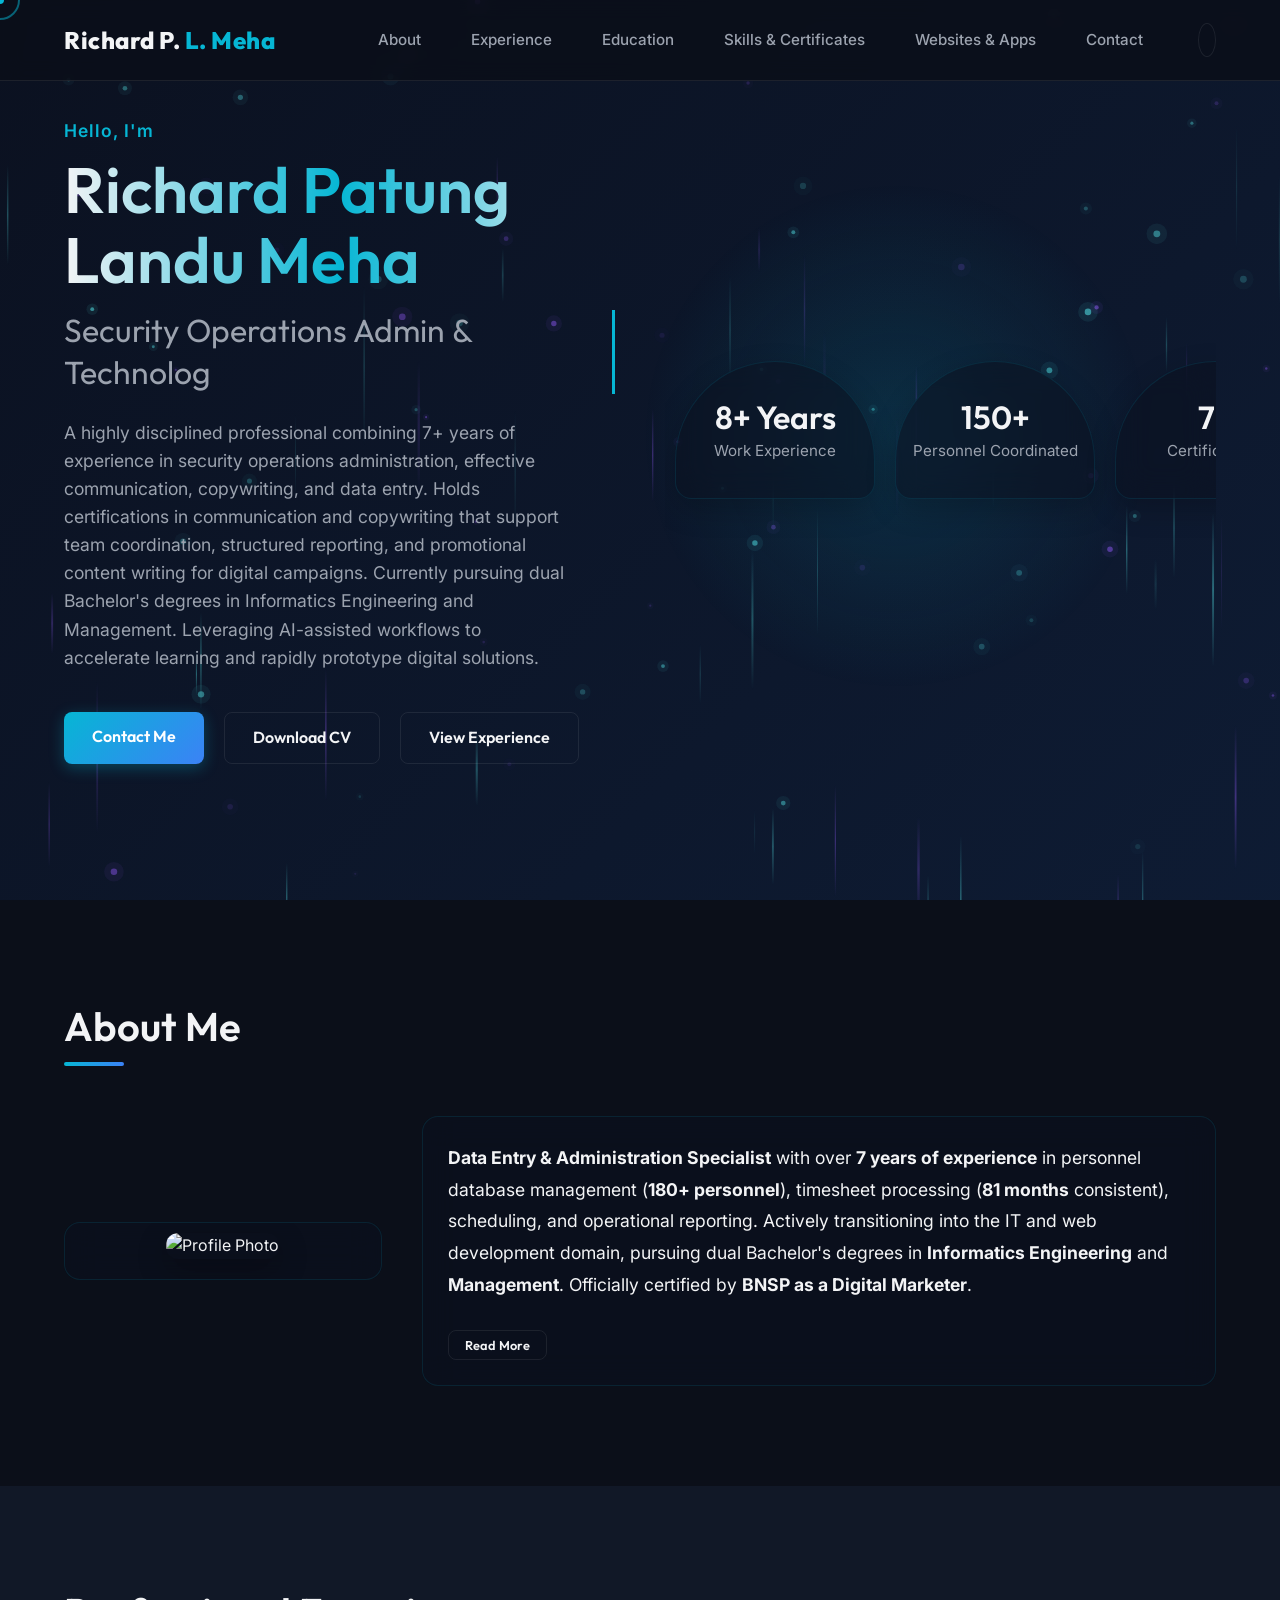
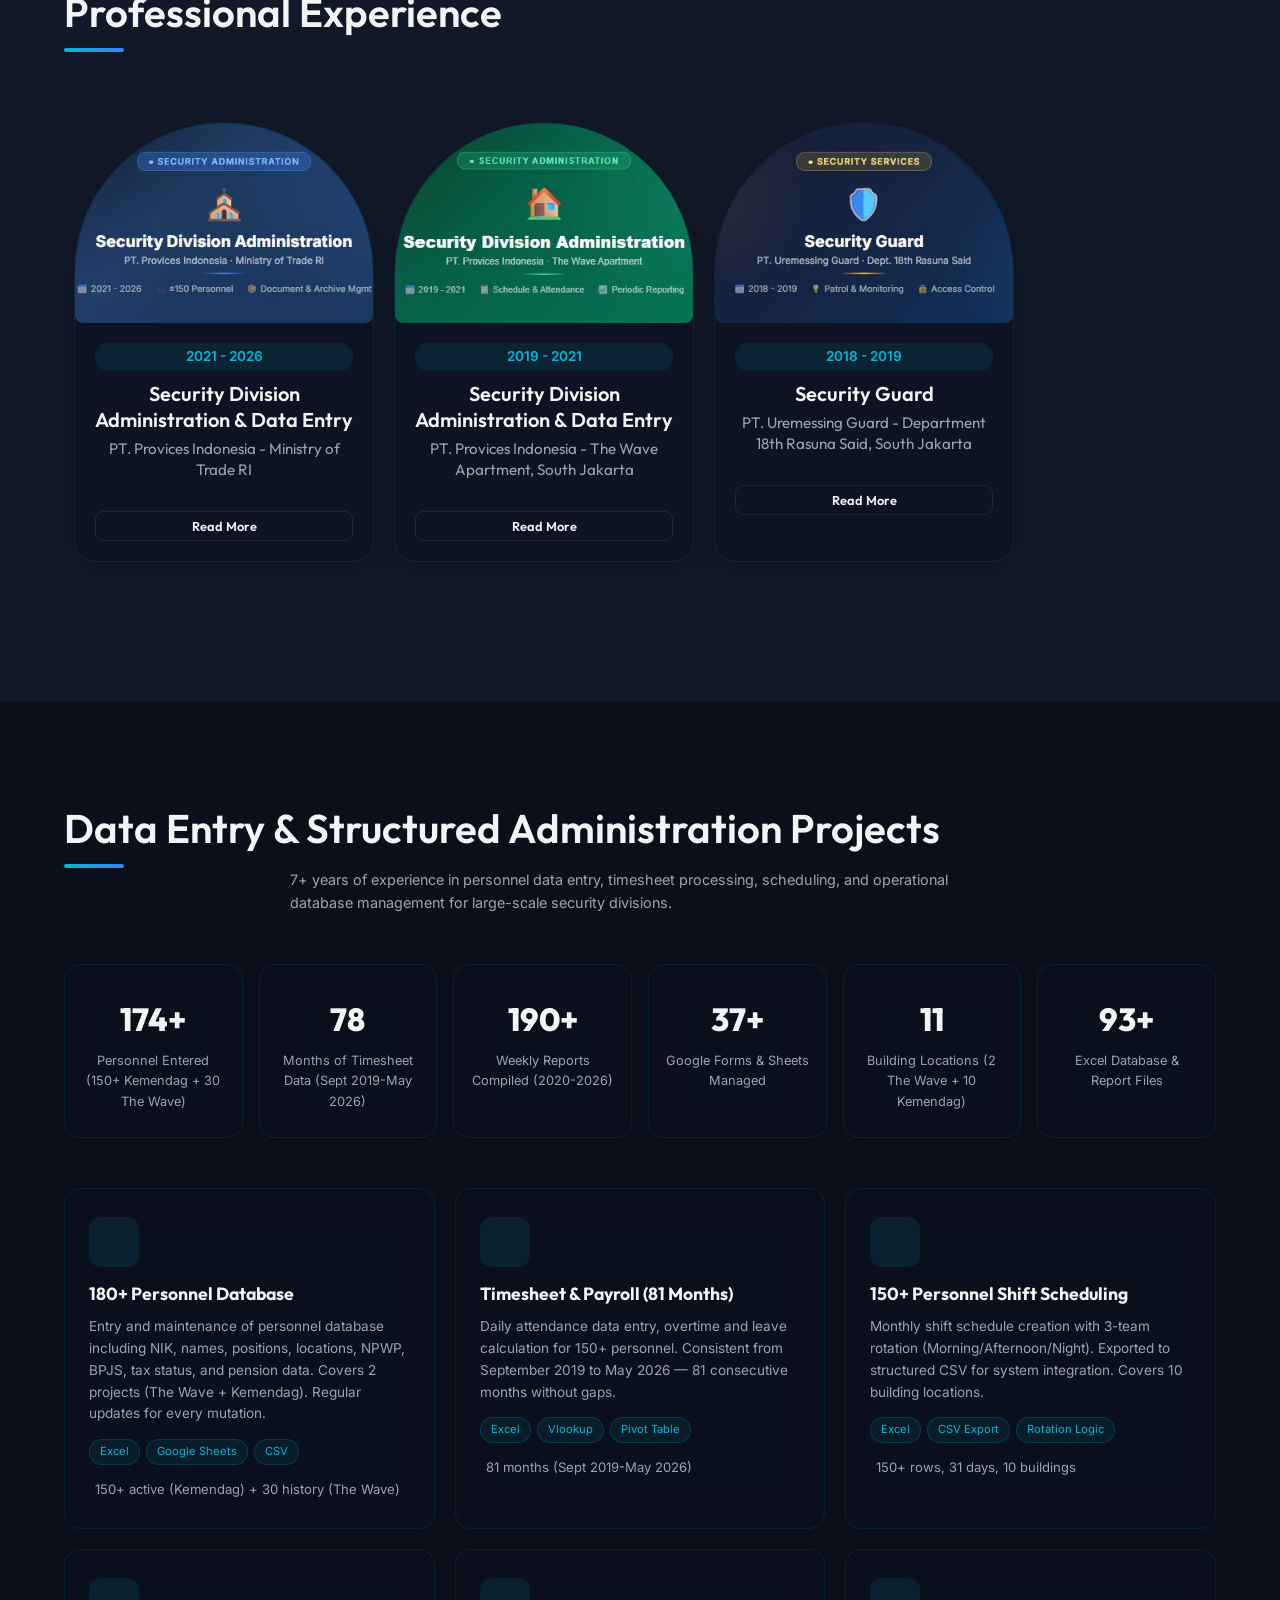
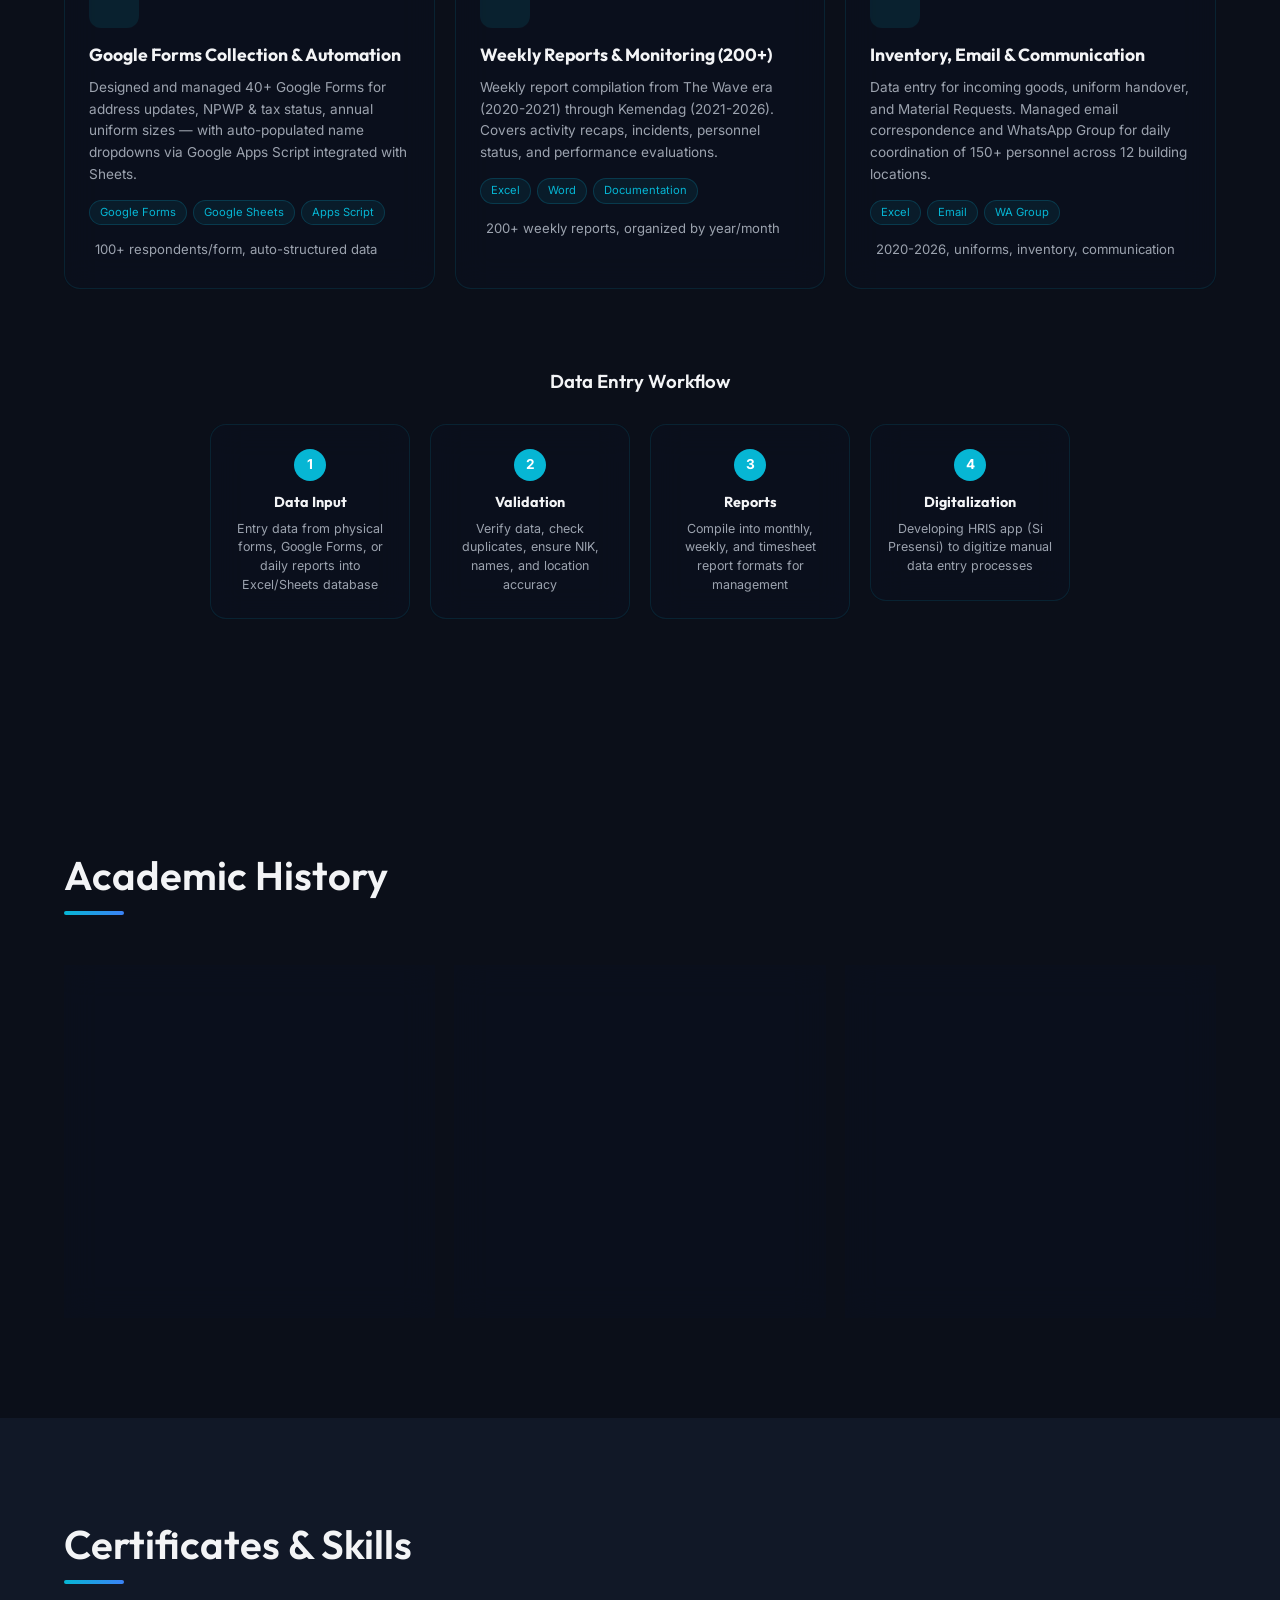
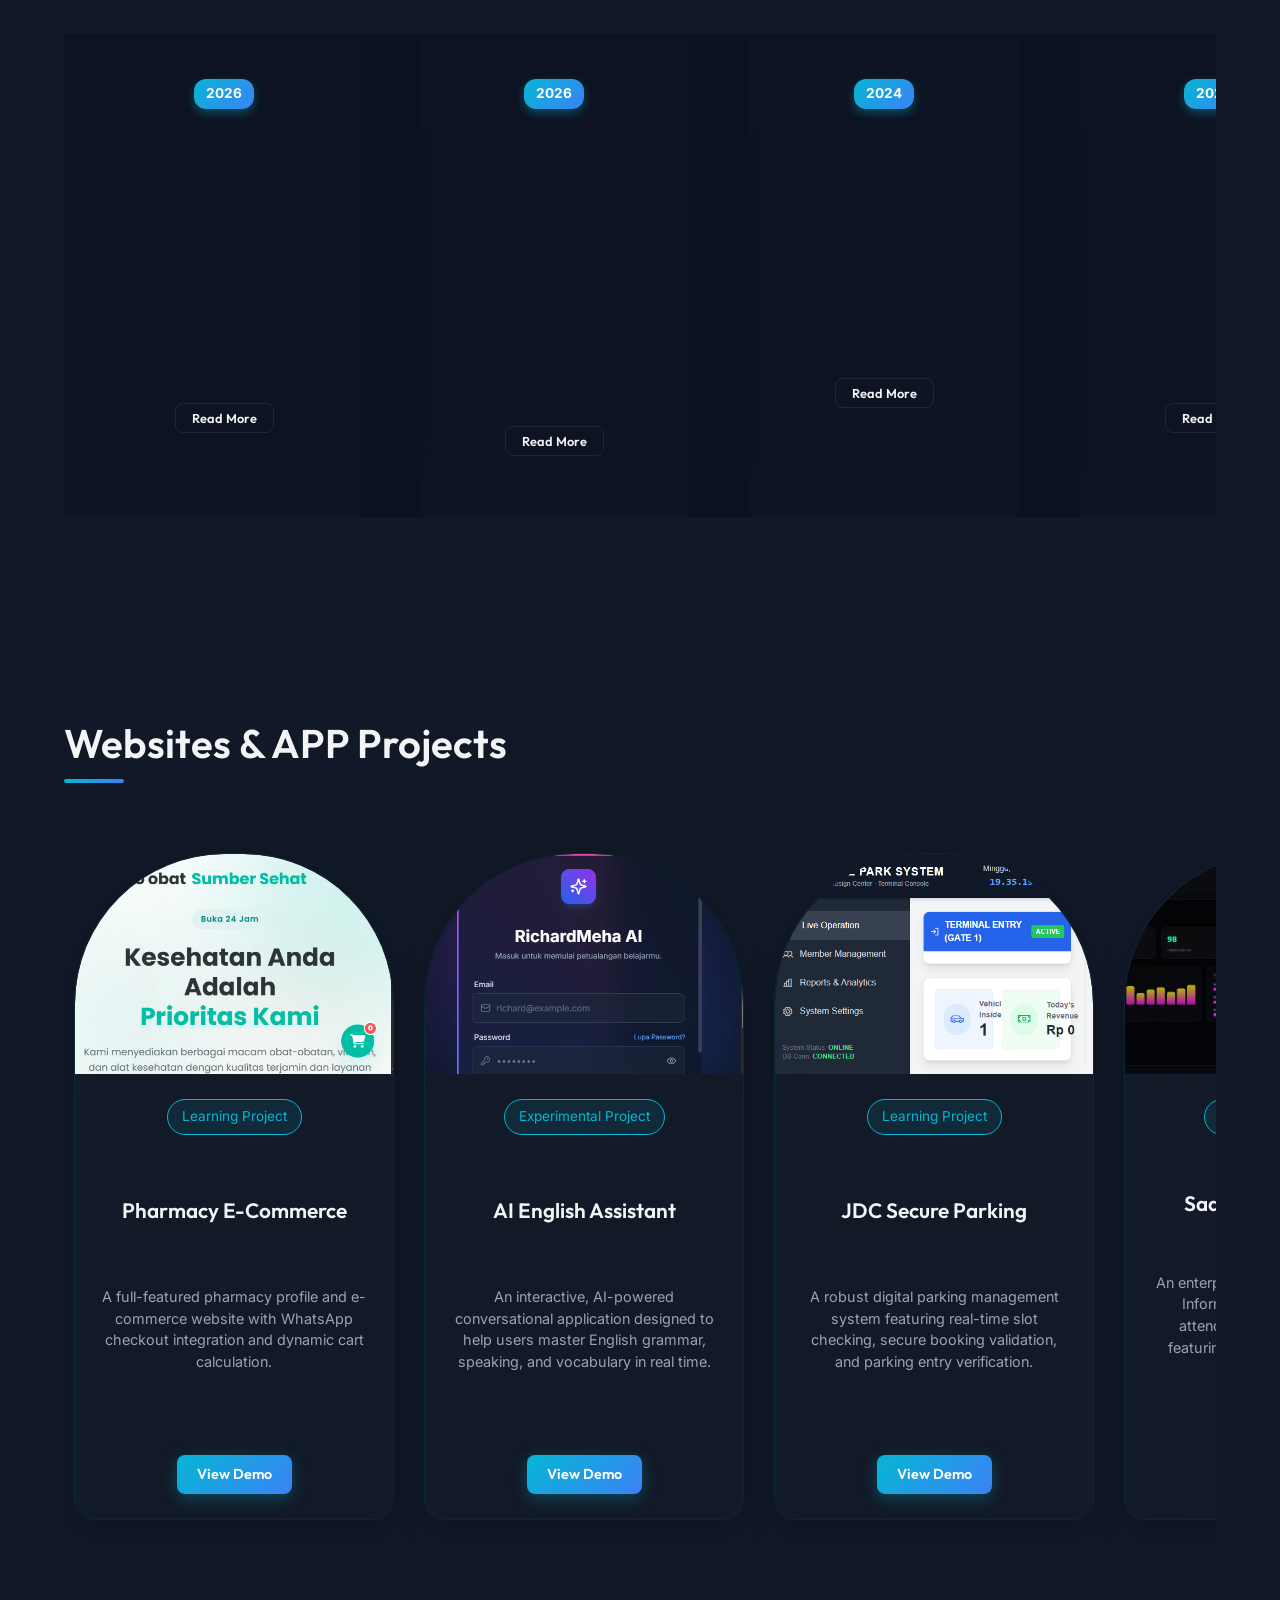
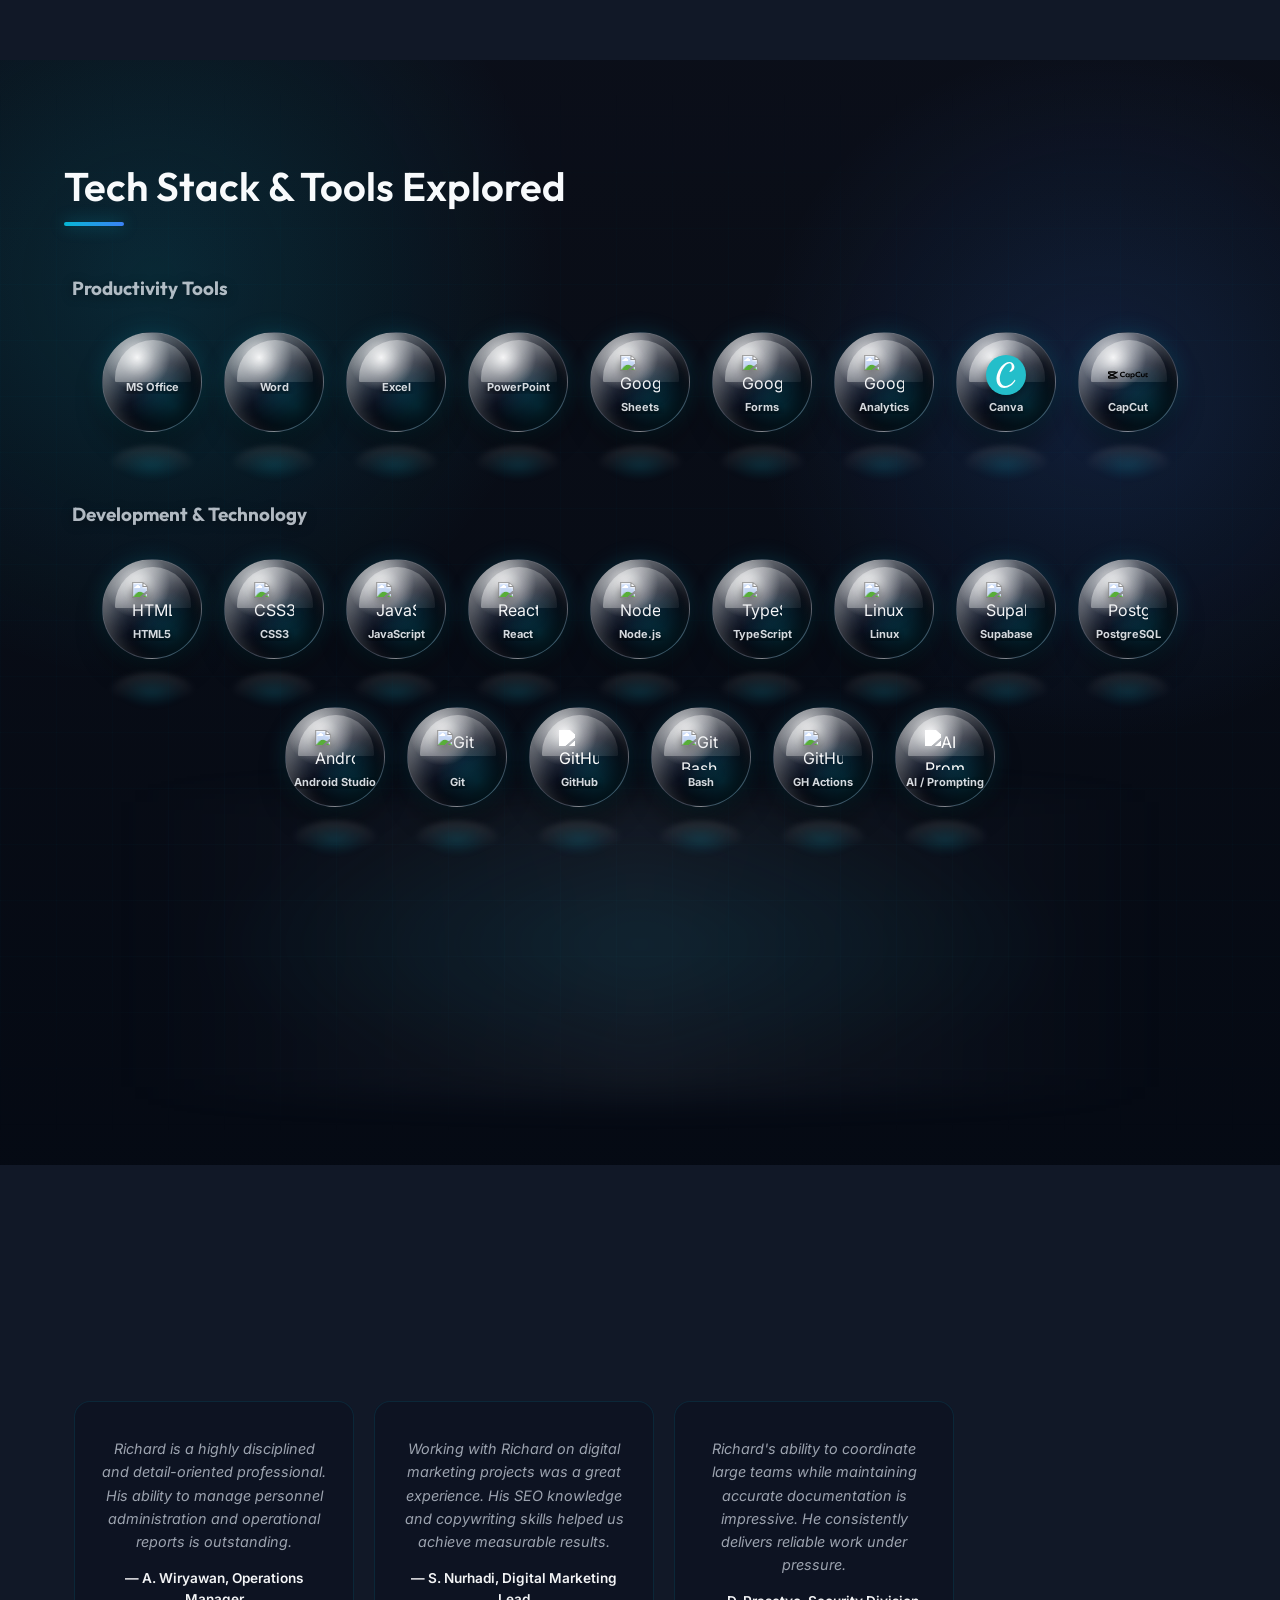
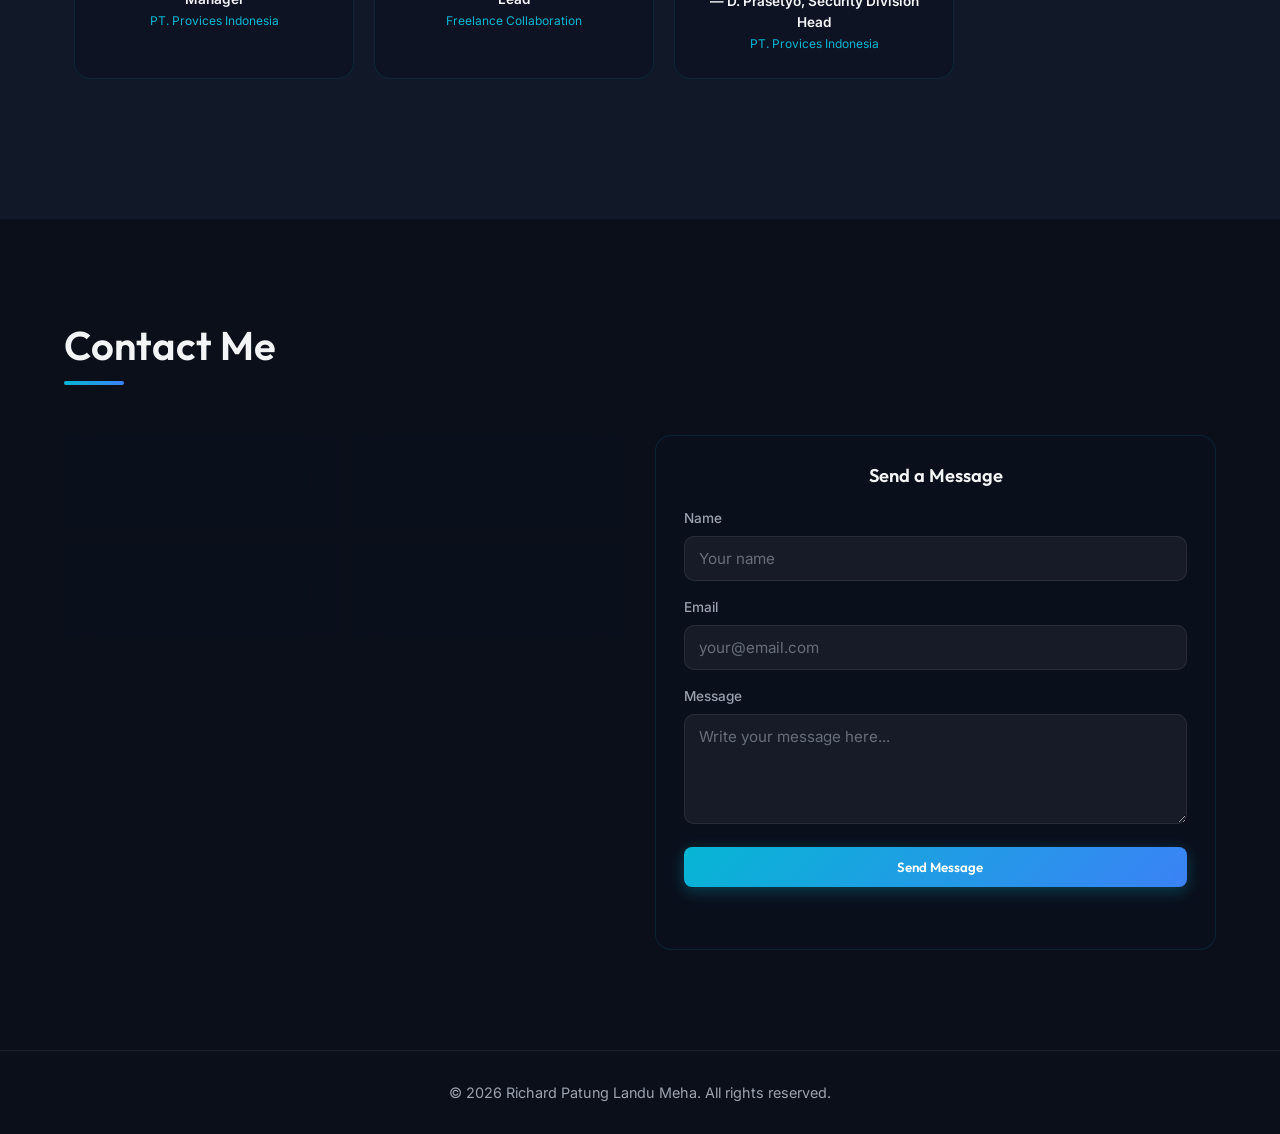
==== commit 06f1f630: "feat: add SMP-JDC app (barcode patrol, reporting, QR complaint) to cv-ats & portfolio, more natural " ====
--- a/index.html
+++ b/index.html
@@ -727,6 +727,24 @@
                                 style="margin-top: 15px; padding: 8px 20px; font-size: 0.9rem;">View Demo</a>
                         </div>
                     </div>
+                    <!-- Project 7 (SMP-JDC) -->
+                    <div class="web-card glow-border-card">
+                        <div class="web-image-container">
+                            <img loading="lazy" src="images/smpjdc-logo.png"
+                                alt="SMP-JDC" class="web-img" data-gallery="images/smpjdc-logo.png">
+                            <div class="web-img-overlay">
+                                <i class="ph ph-magnifying-glass-plus"></i>
+                            </div>
+                        </div>
+                        <div class="web-info">
+                            <span class="pill" style="background: rgba(6, 182, 212, 0.1); border-color: var(--accent-primary); color: var(--accent-primary); margin-bottom: 10px;">Production Project</span>
+                            <h3>SMP-JDC: Barcode Patrol, Reporting &amp; QR Complaint</h3>
+                            <p>One all-in-one app live at Jakarta Design Center: barcode patrol scanning QR at 26 checkpoints, real-time incident reporting to Admin/SPV/Management dashboards (replacing manual logbooks), plus QR complaint for visitors &amp; tenants — just scan and report without login. React 18, Firebase, Capacitor, GPS anti-fraud, SOS alert.</p>
+                            <a href="https://rihard-cyber.github.io/SMP-JDC/" target="_blank"
+                                rel="noopener noreferrer" class="btn btn-primary"
+                                style="margin-top: 15px; padding: 8px 20px; font-size: 0.9rem;">View Demo</a>
+                        </div>
+                    </div>
                 </div>
             </div>
         </div>
--- a/style.css
+++ b/style.css
@@ -356,8 +356,8 @@
     display: flex;
     align-items: center;
     position: relative;
+    z-index: 1;
     padding-top: 80px;
-    /* offset navbar */
     overflow: hidden;
 }
 
@@ -645,82 +645,93 @@
 }
 
 /* ===== Education Section ===== */
+.education-grid {
+    display: grid;
+    grid-template-columns: repeat(3, 1fr);
+    gap: 20px;
+    align-items: stretch;
+}
+
 .education-card {
-    border-radius: 150px 150px 20px 20px;
-    padding: 0 30px 30px 30px;
+    border-radius: 16px;
+    padding: 24px 20px;
     text-align: center;
-    border: none;
     display: flex;
     flex-direction: column;
     align-items: center;
-    max-width: 600px;
-    margin: 0 auto;
+    transition: var(--transition);
+}
+
+.education-card:hover {
+    transform: translateY(-5px);
+    border-color: rgba(var(--accent-rgb), 0.3);
 }
 
 .edu-photo {
-    width: calc(100% + 60px);
-    height: 300px;
-    border-radius: 150px 150px 0 0;
-    overflow: hidden;
-    margin-left: -30px;
-    margin-right: -30px;
-    margin-bottom: 30px;
-}
-
-.edu-img {
-    width: 100%;
-    height: 100%;
-    object-fit: cover;
+    display: none;
 }
 
 .edu-header {
     display: flex;
     flex-direction: column;
     align-items: center;
-    gap: 15px;
-    margin-bottom: 25px;
+    gap: 10px;
+    margin-bottom: 18px;
 }
 
 .edu-icon {
-    font-size: 3rem;
+    font-size: 2.2rem;
     color: var(--accent-primary);
+    margin-bottom: 5px;
 }
 
 .edu-header .degree {
-    font-size: 1.5rem;
+    font-size: 1.15rem;
     color: var(--text-primary);
+    line-height: 1.4;
 }
 
 .edu-header .university {
-    font-size: 1.1rem;
+    font-size: 0.85rem;
     color: var(--text-secondary);
     font-weight: 400;
+    line-height: 1.4;
 }
 
 .edu-details {
     display: flex;
-    gap: 30px;
-    margin-bottom: 20px;
-    padding-bottom: 20px;
+    flex-wrap: wrap;
+    gap: 12px;
+    justify-content: center;
+    margin-bottom: 15px;
+    padding-bottom: 15px;
     border-bottom: 1px solid var(--glass-border);
+    width: 100%;
 }
 
 .edu-details span {
     display: flex;
     align-items: center;
-    gap: 8px;
+    gap: 6px;
     color: var(--text-secondary);
+    font-size: 0.82rem;
 }
 
 .edu-details i {
     color: var(--accent-primary);
-    font-size: 1.2rem;
+    font-size: 1rem;
 }
 
 .edu-courses strong {
     display: block;
     margin-bottom: 10px;
     color: var(--text-primary);
+    font-size: 0.85rem;
+}
+
+.edu-courses .pill {
+    font-size: 0.72rem;
+    padding: 4px 10px;
 }
 
 .pill-container {
@@ -1341,42 +1352,42 @@
 }
 
 /* ===== Contact Section ===== */
-/* .contact-info uses the .swipe-slider utility class in HTML */
+.contact-info {
+    display: grid;
+    grid-template-columns: 1fr 1fr;
+    gap: 12px;
+}
 
 .contact-item {
-    min-width: min(230px, 75vw);
-    max-width: 280px;
-    width: min(230px, 75vw);
-    flex: 0 0 auto;
-    scroll-snap-align: center;
-    display: flex;
-    flex-direction: column;
+    display: flex;
     align-items: center;
-    text-align: center;
-    gap: 15px;
-    padding: 40px 15px;
-    border-radius: 150px 150px 20px 20px;
-    /* Dome */
-    border: none;
-    overflow: hidden;
+    gap: 12px;
+    padding: 16px 18px;
+    border-radius: 12px;
+    border: 1px solid var(--glass-border);
+    background: var(--glass-bg);
+    backdrop-filter: blur(12px);
     word-break: break-word;
+    cursor: pointer;
+    transition: var(--transition);
 }
 
 .contact-item i {
-    font-size: 3rem;
+    font-size: 1.5rem;
     color: var(--accent-primary);
+    flex-shrink: 0;
 }
 
 .contact-item h4 {
     color: var(--text-primary);
-    margin-bottom: 5px;
-    font-size: 1.2rem;
+    font-size: 0.85rem;
+    margin-bottom: 2px;
 }
 
 .contact-item p,
 .contact-item a {
     color: var(--text-secondary);
-    font-size: 0.95rem;
+    font-size: 0.8rem;
     word-break: break-word;
 }
 
@@ -1591,21 +1602,23 @@
     }
 
     /* Education responsive */
+    .education-grid {
+        grid-template-columns: 1fr;
+        gap: 16px;
+    }
+
     .education-card {
-        max-width: 95vw;
-        padding: 0 15px 25px 15px;
-    }
-
-    .edu-photo {
-        width: calc(100% + 30px);
-        margin-left: -15px;
-        margin-right: -15px;
-        height: 220px;
-    }
-
-    .edu-header {
+        padding: 20px 16px;
+    }
+
+    .edu-header .degree {
+        font-size: 1.05rem;
+    }
+
+    .edu-details {
         flex-direction: column;
-        text-align: center;
+        gap: 8px;
+        align-items: center;
     }
 
     /* Cert slider mobile */
@@ -1637,14 +1650,16 @@
         padding: 8px 5px;
     }
 
-    /* Contact wrapper: stack vertically */
     .contact-wrapper {
         gap: 20px;
     }
 
+    .contact-info {
+        grid-template-columns: 1fr;
+    }
+
     .contact-form {
         width: 100%;
-        max-width: 100%;
     }
 }
 
@@ -1756,7 +1771,58 @@
     cursor: pointer;
 }
 
-/* ===== NEW EFFECTS & ANIMATIONS ===== */
+/* ===== BACKGROUND CONTAINER (3 LAPIS) ===== */
+
+#bg-container {
+    position: fixed;
+    inset: 0;
+    z-index: -1;
+    overflow: hidden;
+    /* Layer 1: Animated Gradient */
+    background: linear-gradient(135deg, #0b1120, #0f1f3a, #1a1145, #0b1120);
+    background-size: 400% 400%;
+    animation: gradientShift 20s ease infinite;
+}
+
+@keyframes gradientShift {
+    0%   { background-position: 0% 50%; }
+    25%  { background-position: 100% 0%; }
+    50%  { background-position: 100% 100%; }
+    75%  { background-position: 0% 100%; }
+    100% { background-position: 0% 50%; }
+}
+
+#bg-canvas {
+    position: absolute;
+    inset: 0;
+    width: 100%;
+    height: 100%;
+    pointer-events: none;
+}
+
+/* ===== CONTENT WRAPPER ===== */
+
+#content {
+    position: relative;
+    z-index: 1;
+}
+
+/* ===== GLASSMORPHISM UPGRADE ===== */
+.glass-panel,
+.glass-card,
+.data-project-card,
+.stat-card,
+.contact-item,
+.contact-form,
+.edu-card,
+.cert-card,
+.timeline-item .timeline-content,
+.web-card {
+    background: rgba(11, 17, 32, 0.55) !important;
+    backdrop-filter: blur(16px) !important;
+    -webkit-backdrop-filter: blur(16px) !important;
+    border: 1px solid rgba(6, 182, 212, 0.12) !important;
+}
 
 /* Custom Cursor */
 .cursor-dot {
@@ -1846,23 +1912,15 @@
     color: #fff;
 }
 
-.contact-item {
-    transition: var(--transition);
-}
-
 .contact-item:hover {
-    transform: translateY(-5px);
-    border-color: rgba(6, 182, 212, 0.3);
-    box-shadow: 0 10px 30px rgba(6, 182, 212, 0.1);
-}
-
-.contact-item i {
-    transition: transform 0.4s cubic-bezier(0.175, 0.885, 0.32, 1.275);
+    transform: translateY(-3px);
+    border-color: rgba(6, 182, 212, 0.4);
+    box-shadow: 0 8px 25px rgba(6, 182, 212, 0.12);
 }
 
 .contact-item:hover i {
-    transform: scale(1.2) rotate(10deg);
-    text-shadow: 0 0 15px rgba(6, 182, 212, 0.6);
+    transform: scale(1.15);
+    color: var(--accent-secondary);
 }
 
 .timeline-item:hover .timeline-dot {
@@ -2052,14 +2110,13 @@
     }
 
     .contact-item:hover {
-        transform: none;
-        box-shadow: none;
+        transform: none !important;
+        box-shadow: none !important;
         border-color: var(--glass-border);
     }
 
     .contact-item:hover i {
-        transform: none;
-        text-shadow: none;
+        transform: none !important;
     }
 
     .pill:hover {
@@ -2140,17 +2197,9 @@
     }
 }
 
-/* Contact info swipe slider - override grid on mobile */
-.contact-info.swipe-slider {
-    display: flex;
-    overflow-x: auto;
-    gap: 15px;
-}
-
 .contact-form {
     width: 100%;
-    max-width: 500px;
-    padding: 30px;
+    padding: 28px;
     border-radius: 16px;
     background: var(--glass-bg);
     backdrop-filter: blur(12px);
@@ -2162,7 +2211,7 @@
     text-align: center;
     margin-bottom: 20px;
     color: var(--text-primary);
-    font-size: 1.2rem;
+    font-size: 1.15rem;
 }
 
 .form-group {
@@ -2365,7 +2414,226 @@
     outline-offset: 2px;
 }
 
+/* ===== Data Entry Projects Section ===== */
+#data-projects {
+    scroll-margin-top: 80px;
+}
+
+.data-stats-grid {
+    display: grid;
+    grid-template-columns: repeat(auto-fit, minmax(150px, 1fr));
+    gap: 16px;
+    margin-bottom: 50px;
+}
+
+.stat-card {
+    text-align: center;
+    padding: 25px 15px;
+    border-radius: 16px;
+    background: var(--glass-bg);
+    backdrop-filter: blur(12px);
+    border: 1px solid var(--glass-border);
+    transition: var(--transition);
+}
+
+.stat-card:hover {
+    transform: translateY(-6px) scale(1.03);
+    border-color: rgba(var(--accent-rgb), 0.3);
+    box-shadow: 0 0 30px rgba(var(--accent-rgb), 0.1);
+}
+
+.stat-icon {
+    font-size: 2.2rem;
+    color: var(--accent-primary);
+    margin-bottom: 10px;
+}
+
+.stat-number {
+    font-size: 2rem;
+    font-weight: 800;
+    color: var(--text-primary);
+    font-family: 'Outfit', sans-serif;
+}
+
+.stat-label {
+    font-size: 0.8rem;
+    color: var(--text-secondary);
+    margin-top: 5px;
+}
+
+.data-projects-grid {
+    display: grid;
+    grid-template-columns: repeat(auto-fit, minmax(300px, 1fr));
+    gap: 20px;
+    margin-bottom: 50px;
+}
+
+.data-project-card {
+    padding: 28px 24px;
+    border-radius: 16px;
+    background: var(--glass-bg);
+    backdrop-filter: blur(12px);
+    border: 1px solid var(--glass-border);
+    transition: var(--transition);
+}
+
+.data-project-card:hover {
+    transform: translateY(-6px) scale(1.02);
+    border-color: rgba(var(--accent-rgb), 0.3);
+    box-shadow: 0 0 25px rgba(var(--accent-rgb), 0.08);
+}
+
+.data-project-card:hover .dp-icon {
+    background: rgba(var(--accent-rgb), 0.2);
+    transform: scale(1.1);
+    transition: transform 0.3s ease, background 0.3s ease;
+}
+
+.data-project-card:hover .dp-icon i {
+    color: var(--accent-secondary);
+    transition: color 0.3s ease;
+}
+
+.dp-icon {
+    width: 50px;
+    height: 50px;
+    border-radius: 12px;
+    background: rgba(var(--accent-rgb), 0.1);
+    display: flex;
+    align-items: center;
+    justify-content: center;
+    margin-bottom: 16px;
+}
+
+.dp-icon i {
+    font-size: 1.5rem;
+    color: var(--accent-primary);
+}
+
+.data-project-card h3 {
+    font-size: 1.1rem;
+    font-weight: 700;
+    color: var(--text-primary);
+    margin-bottom: 10px;
+    font-family: 'Outfit', sans-serif;
+}
+
+.dp-desc {
+    font-size: 0.85rem;
+    color: var(--text-secondary);
+    line-height: 1.6;
+    margin-bottom: 14px;
+}
+
+.dp-tools {
+    display: flex;
+    flex-wrap: wrap;
+    gap: 6px;
+    margin-bottom: 14px;
+}
+
+.dp-tools .pill {
+    font-size: 0.7rem;
+    padding: 3px 10px;
+    border-radius: 20px;
+    background: rgba(var(--accent-rgb), 0.08);
+    border: 1px solid rgba(var(--accent-rgb), 0.2);
+    color: var(--accent-primary);
+}
+
+.dp-highlight {
+    font-size: 0.82rem;
+    color: var(--text-secondary);
+    display: flex;
+    align-items: center;
+    gap: 6px;
+}
+
+.data-workflow {
+    max-width: 900px;
+    margin: 0 auto;
+    padding: 30px 0;
+}
+
+.workflow-steps {
+    display: flex;
+    align-items: flex-start;
+    justify-content: center;
+    gap: 10px;
+    flex-wrap: wrap;
+}
+
+.workflow-step {
+    flex: 1;
+    min-width: 160px;
+    max-width: 200px;
+    text-align: center;
+    padding: 24px 16px;
+    border-radius: 16px;
+    background: var(--glass-bg);
+    backdrop-filter: blur(12px);
+    border: 1px solid var(--glass-border);
+    position: relative;
+}
+
+.step-number {
+    width: 32px;
+    height: 32px;
+    border-radius: 50%;
+    background: var(--accent-primary);
+    color: #fff;
+    font-weight: 700;
+    font-size: 0.85rem;
+    display: flex;
+    align-items: center;
+    justify-content: center;
+    margin: 0 auto 12px auto;
+}
+
+.workflow-step i {
+    font-size: 1.8rem;
+    color: var(--accent-primary);
+    margin-bottom: 10px;
+    display: block;
+}
+
+.workflow-step h4 {
+    font-size: 0.9rem;
+    font-weight: 700;
+    color: var(--text-primary);
+    margin-bottom: 8px;
+}
+
+.workflow-step p {
+    font-size: 0.78rem;
+    color: var(--text-secondary);
+    line-height: 1.5;
+}
+
+.workflow-arrow {
+    display: flex;
+    align-items: center;
+    padding-top: 60px;
+    color: var(--accent-primary);
+    font-size: 1.5rem;
+    opacity: 0.5;
+}
+
 @media (max-width: 768px) {
+    .workflow-steps {
+        flex-direction: column;
+        align-items: center;
+    }
+    .workflow-arrow {
+        padding-top: 0;
+        transform: rotate(90deg);
+    }
+    .data-stats-grid {
+        grid-template-columns: repeat(2, 1fr);
+    }
+    .data-projects-grid {
+        grid-template-columns: 1fr;
+    }
     .contact-form {
         padding: 20px;
     }
@@ -2377,3 +2645,25 @@
         font-size: 1.1rem;
     }
 }
+
+/* ===== SECTION REVEAL ANIMATION ===== */
+.section {
+    opacity: 0.01;
+    transform: translateY(30px);
+    transition: opacity 0.8s ease, transform 0.8s ease;
+}
+
+.section-visible {
+    opacity: 1;
+    transform: translateY(0);
+}
+
+/* ===== STAT COUNTER STYLING ===== */
+.stat-number {
+    display: inline-block;
+    transition: color 0.3s ease;
+}
+
+.stat-card:hover .stat-number {
+    color: var(--accent-primary);
+}
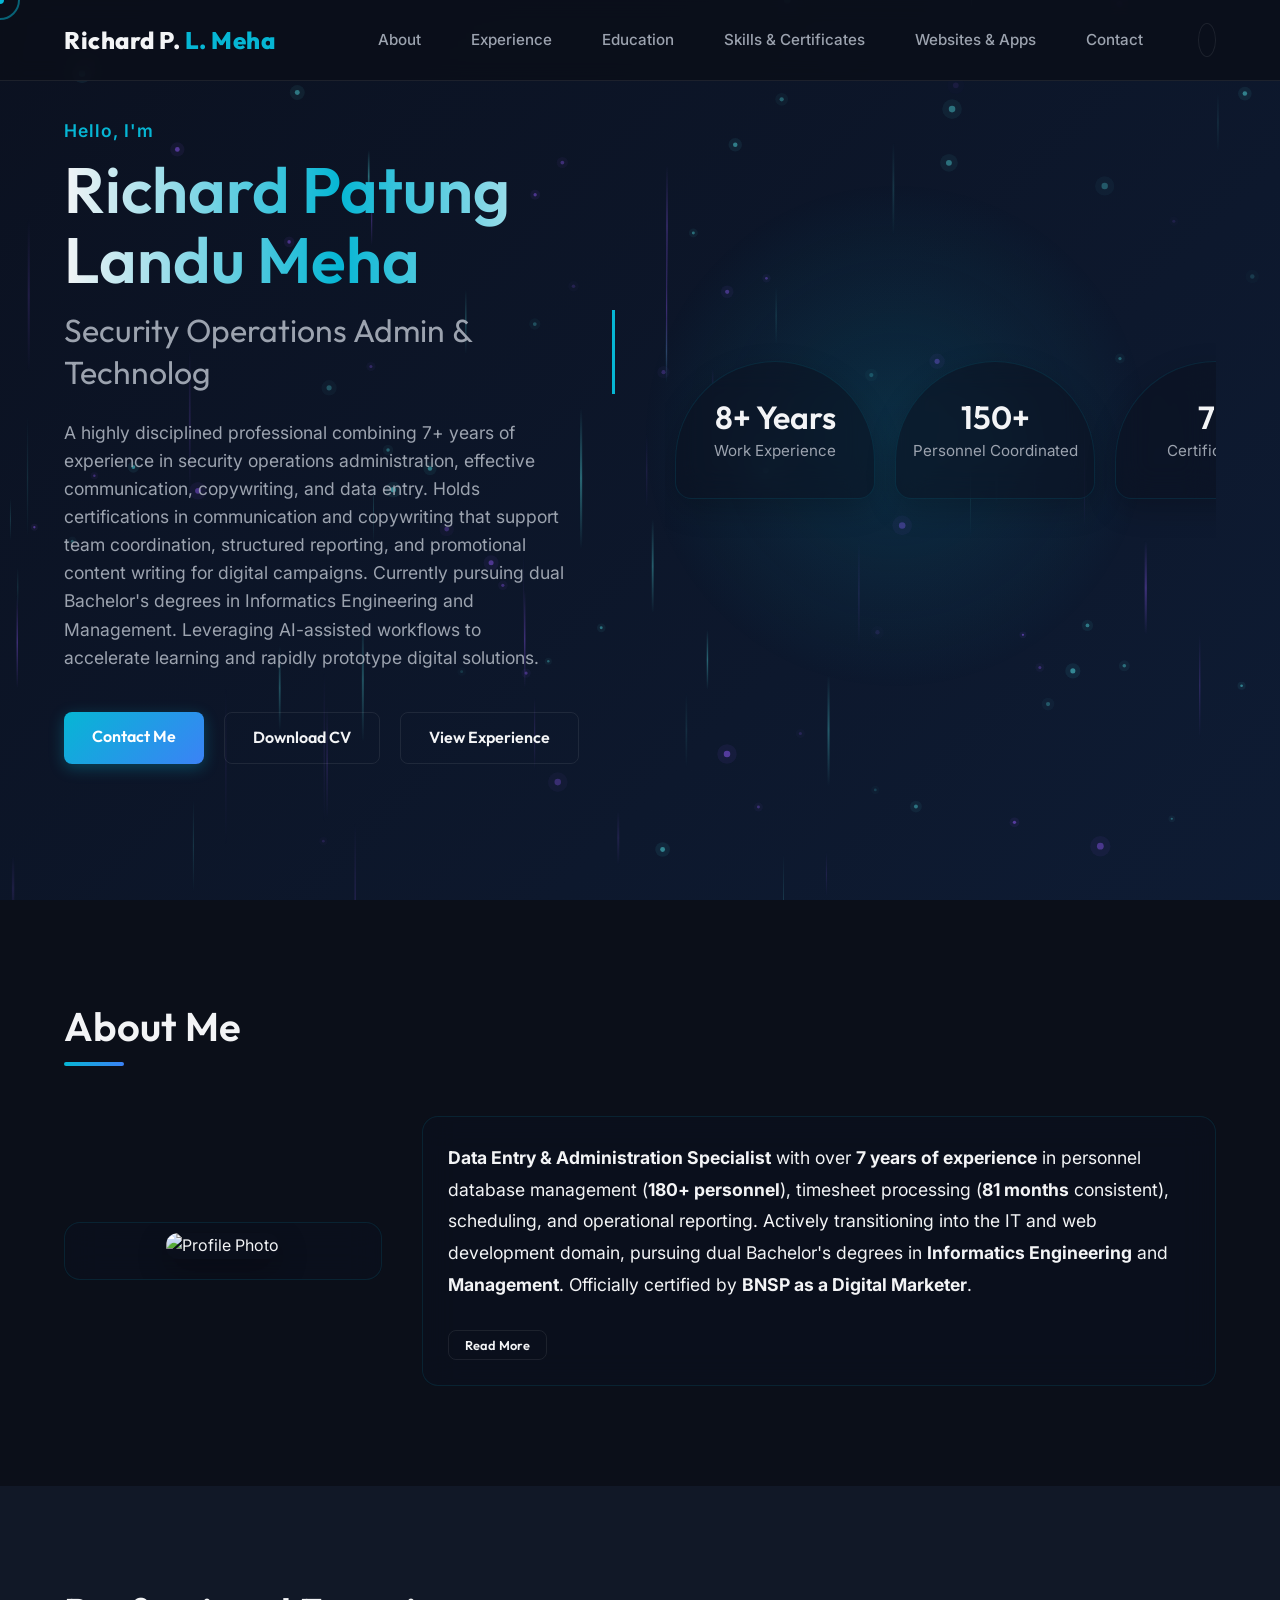
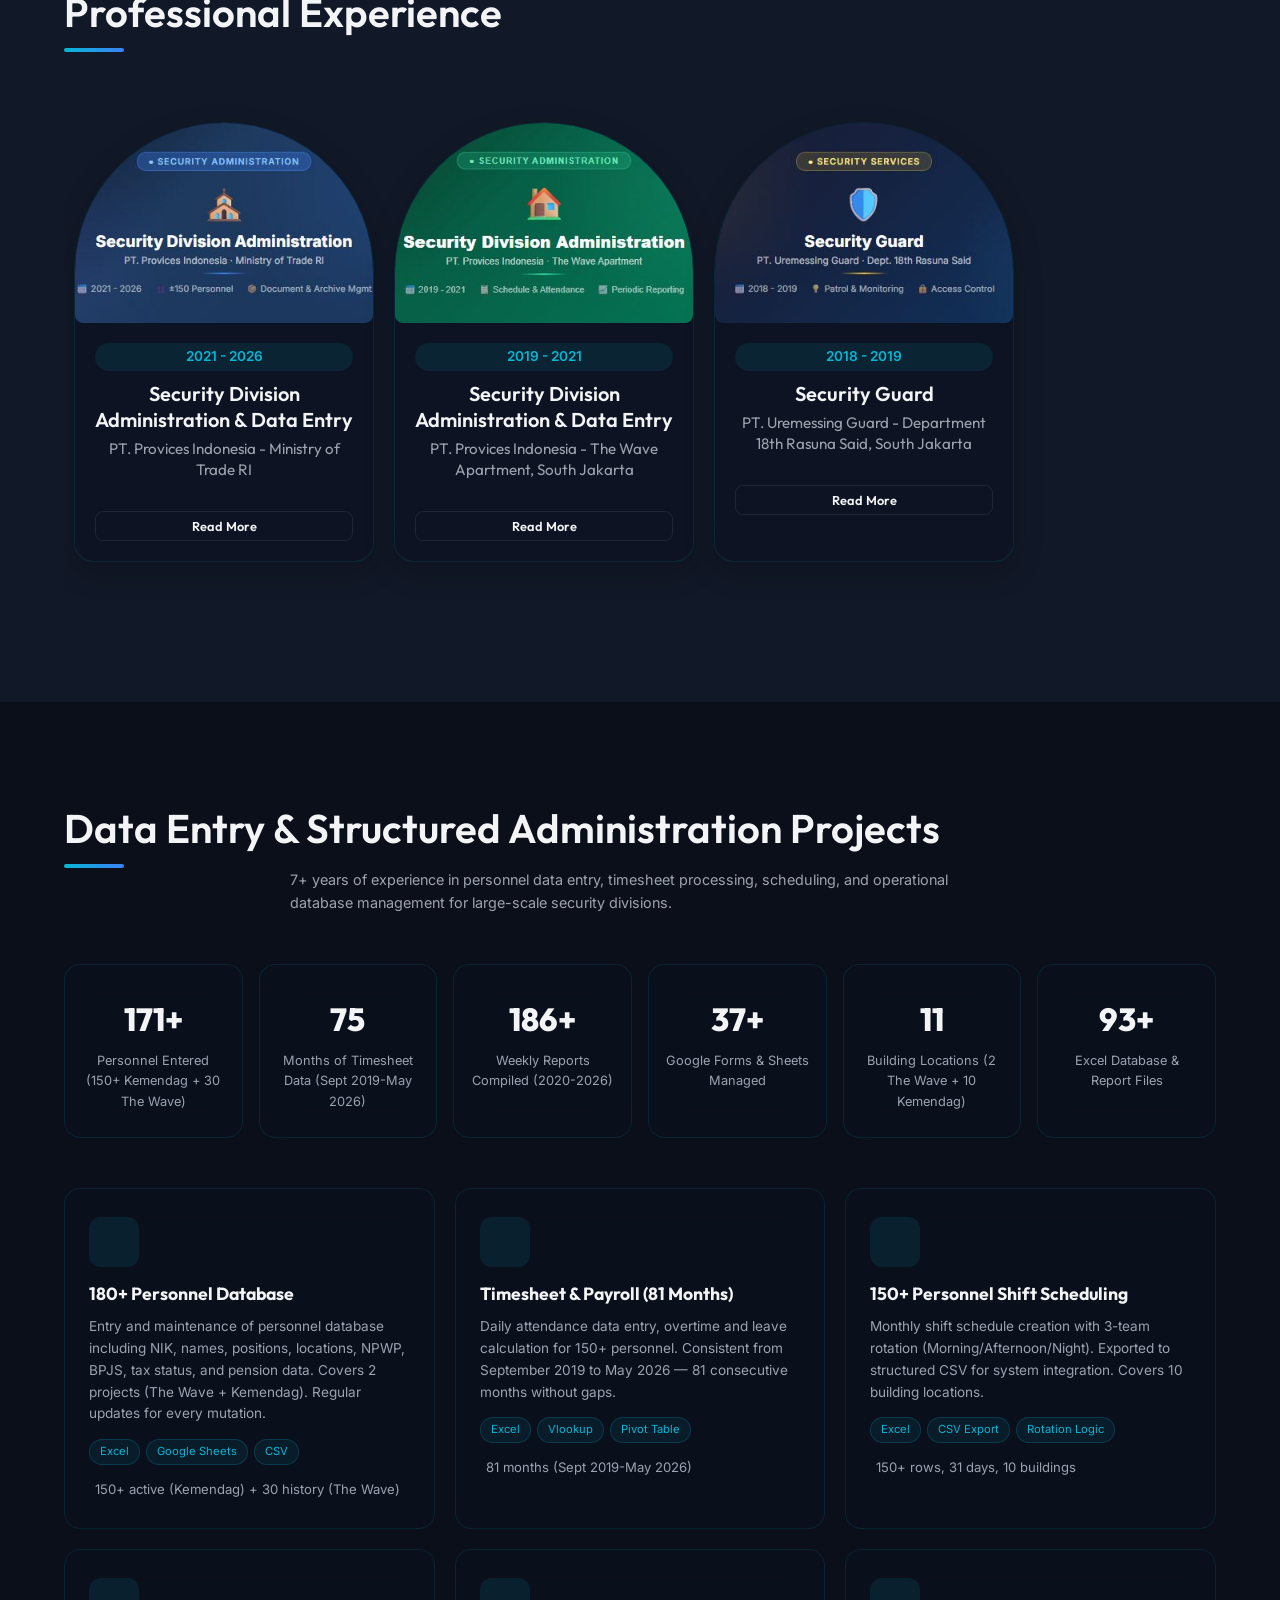
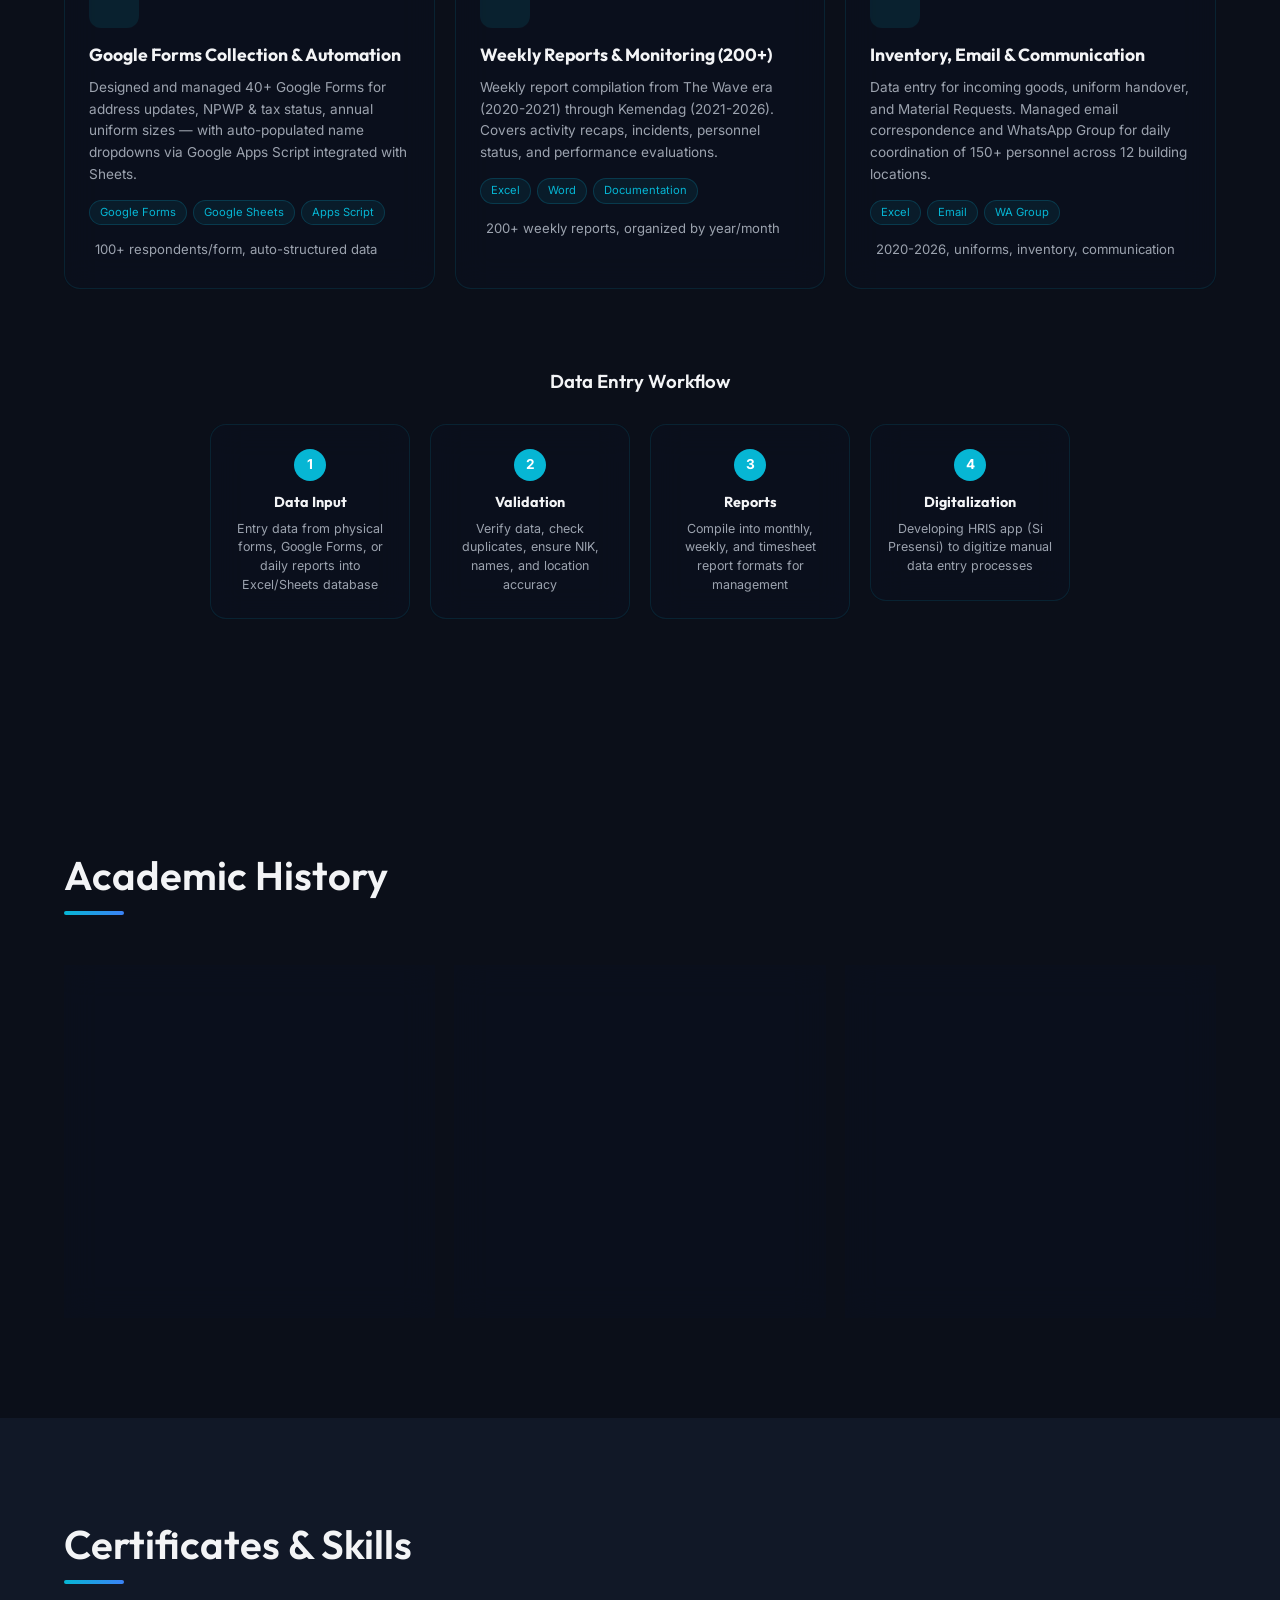
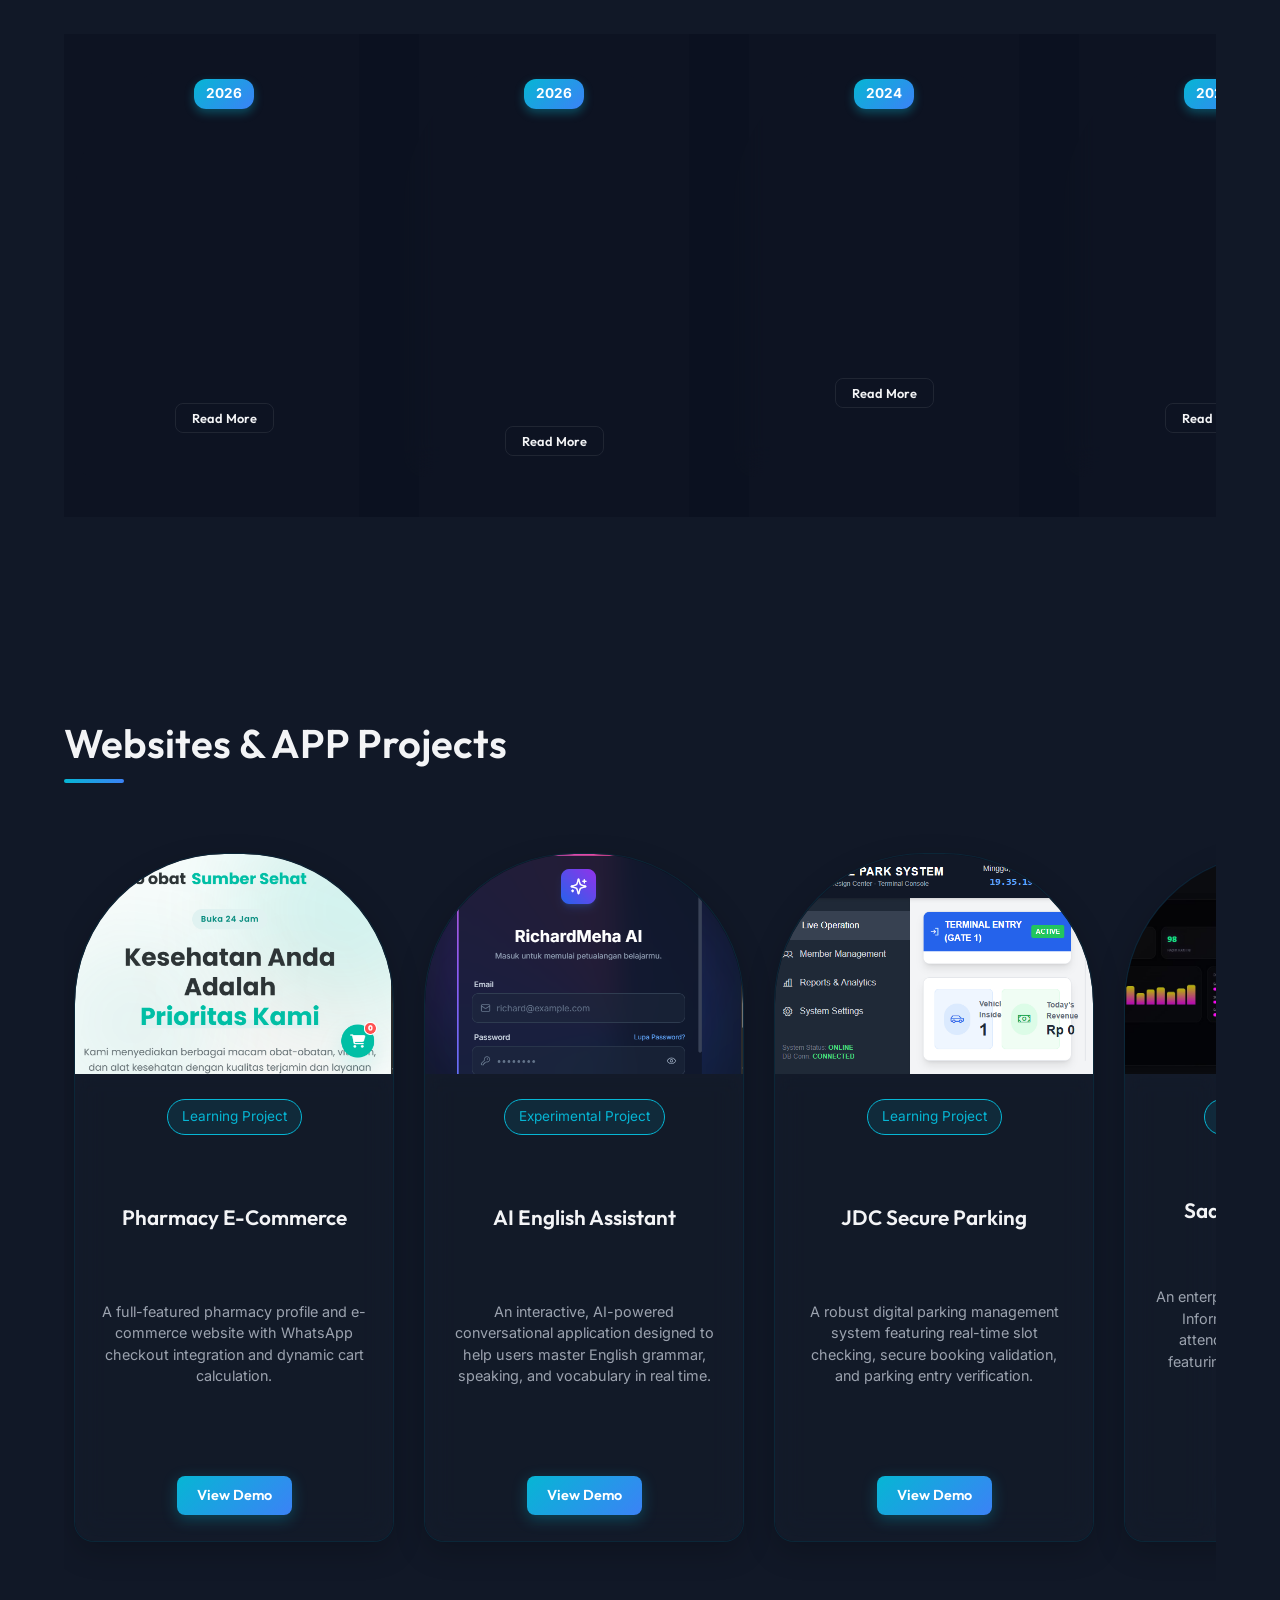
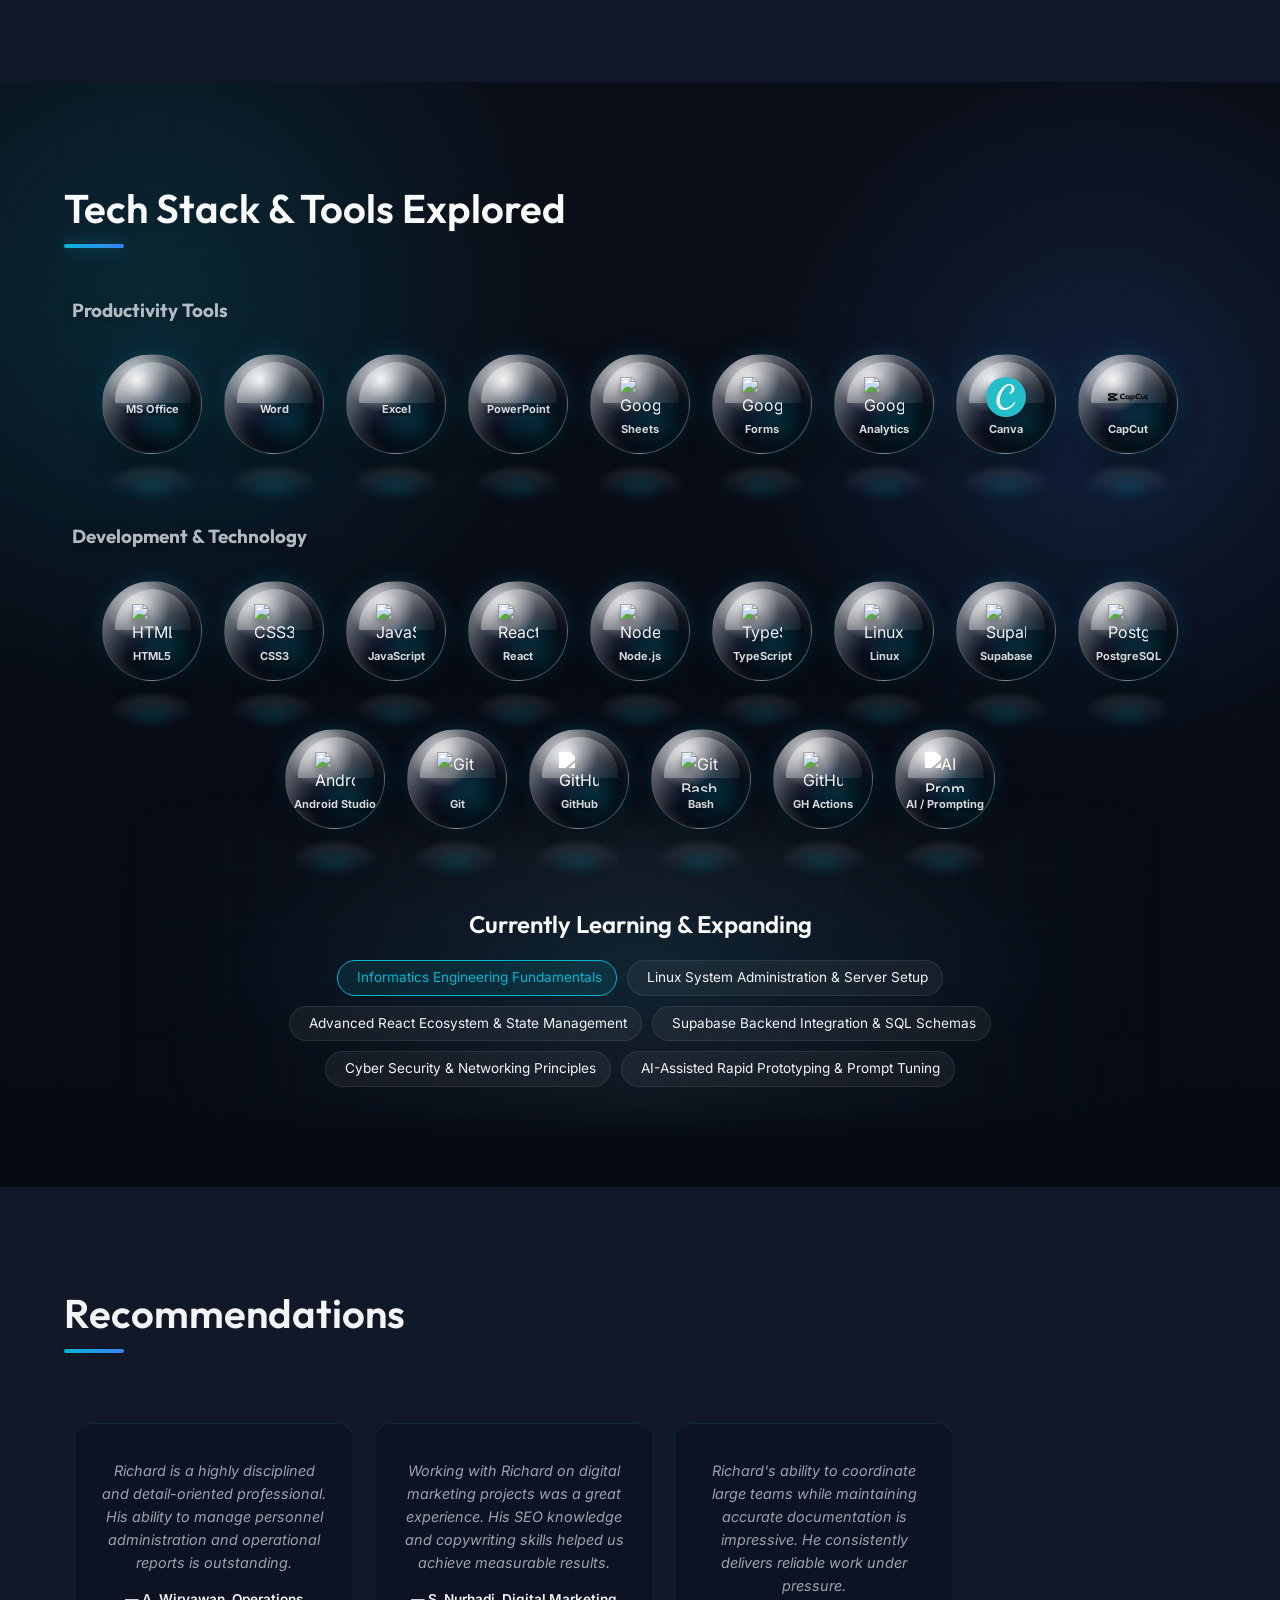
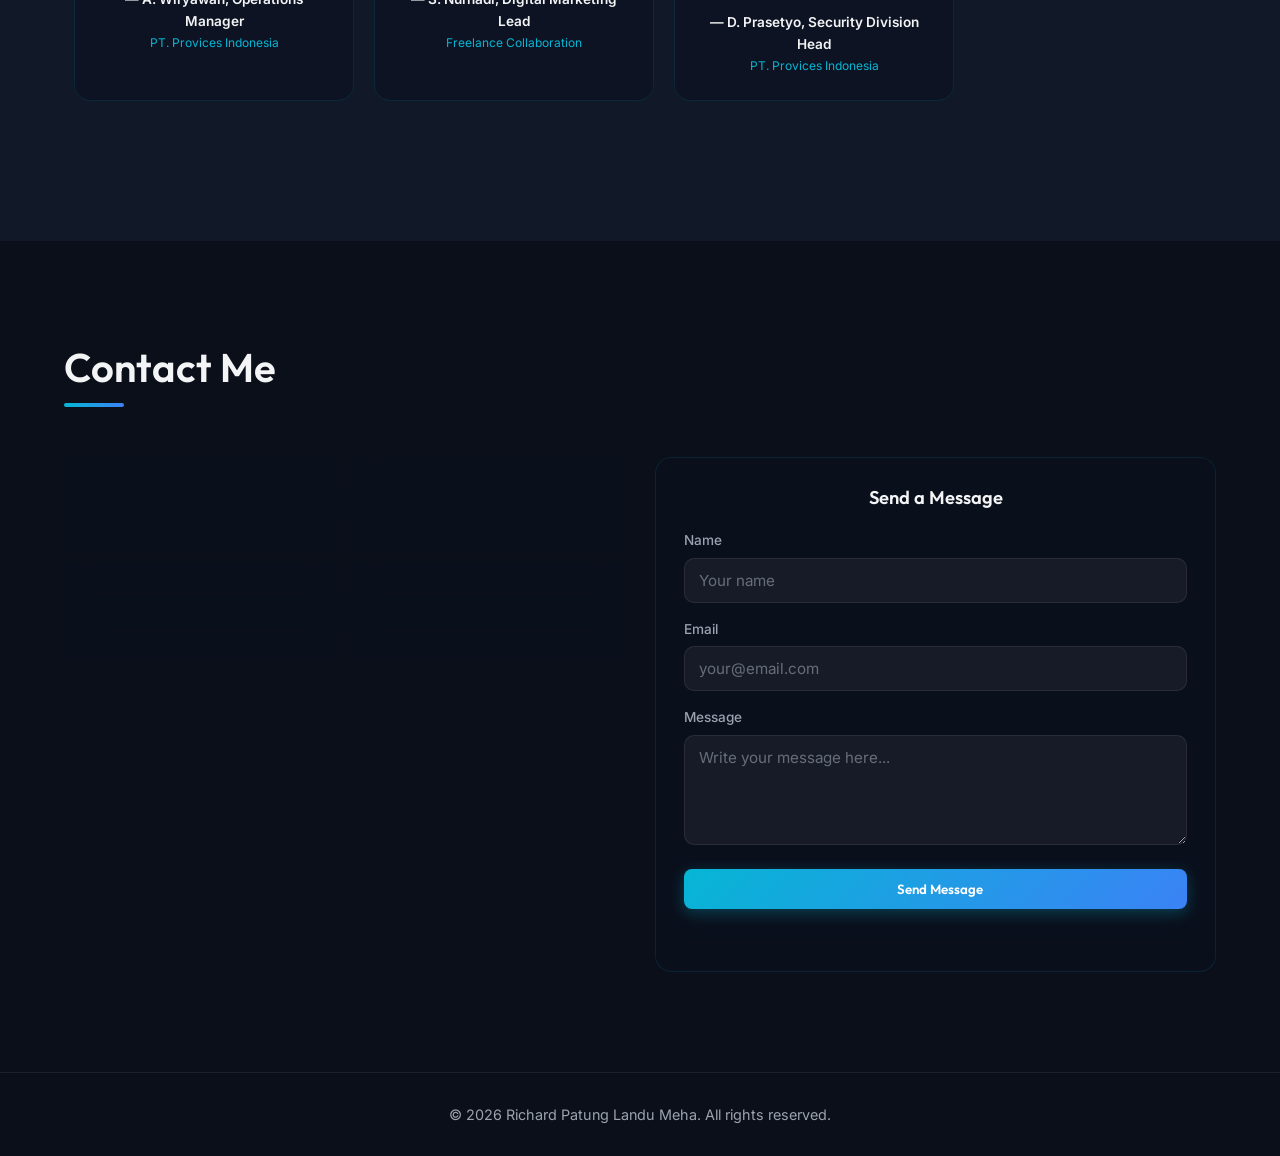
==== commit 2300a45e: "Perubahan" ====
--- a/index.html
+++ b/index.html
@@ -739,7 +739,7 @@
                         <div class="web-info">
                             <span class="pill" style="background: rgba(6, 182, 212, 0.1); border-color: var(--accent-primary); color: var(--accent-primary); margin-bottom: 10px;">Production Project</span>
                             <h3>SMP-JDC: Barcode Patrol, Reporting &amp; QR Complaint</h3>
-                            <p>One all-in-one app live at Jakarta Design Center: barcode patrol scanning QR at 26 checkpoints, real-time incident reporting to Admin/SPV/Management dashboards (replacing manual logbooks), plus QR complaint for visitors &amp; tenants — just scan and report without login. React 18, Firebase, Capacitor, GPS anti-fraud, SOS alert.</p>
+                            <p>An all-in-one app used at Jakarta Design Center with 3 key functions: (1) Barcode patrol (QR scan at 26 checkpoints); (2) Real-time reporting to Admin, SPV, and Management dashboards (eliminating manual logbooks); (3) Visitor, guest, tenant, and showroom QR complaints without login. Equipped with GPS anti-fraud, emergency SOS siren, offline backup, and Android native build via Capacitor.</p>
                             <a href="https://rihard-cyber.github.io/SMP-JDC/" target="_blank"
                                 rel="noopener noreferrer" class="btn btn-primary"
                                 style="margin-top: 15px; padding: 8px 20px; font-size: 0.9rem;">View Demo</a>
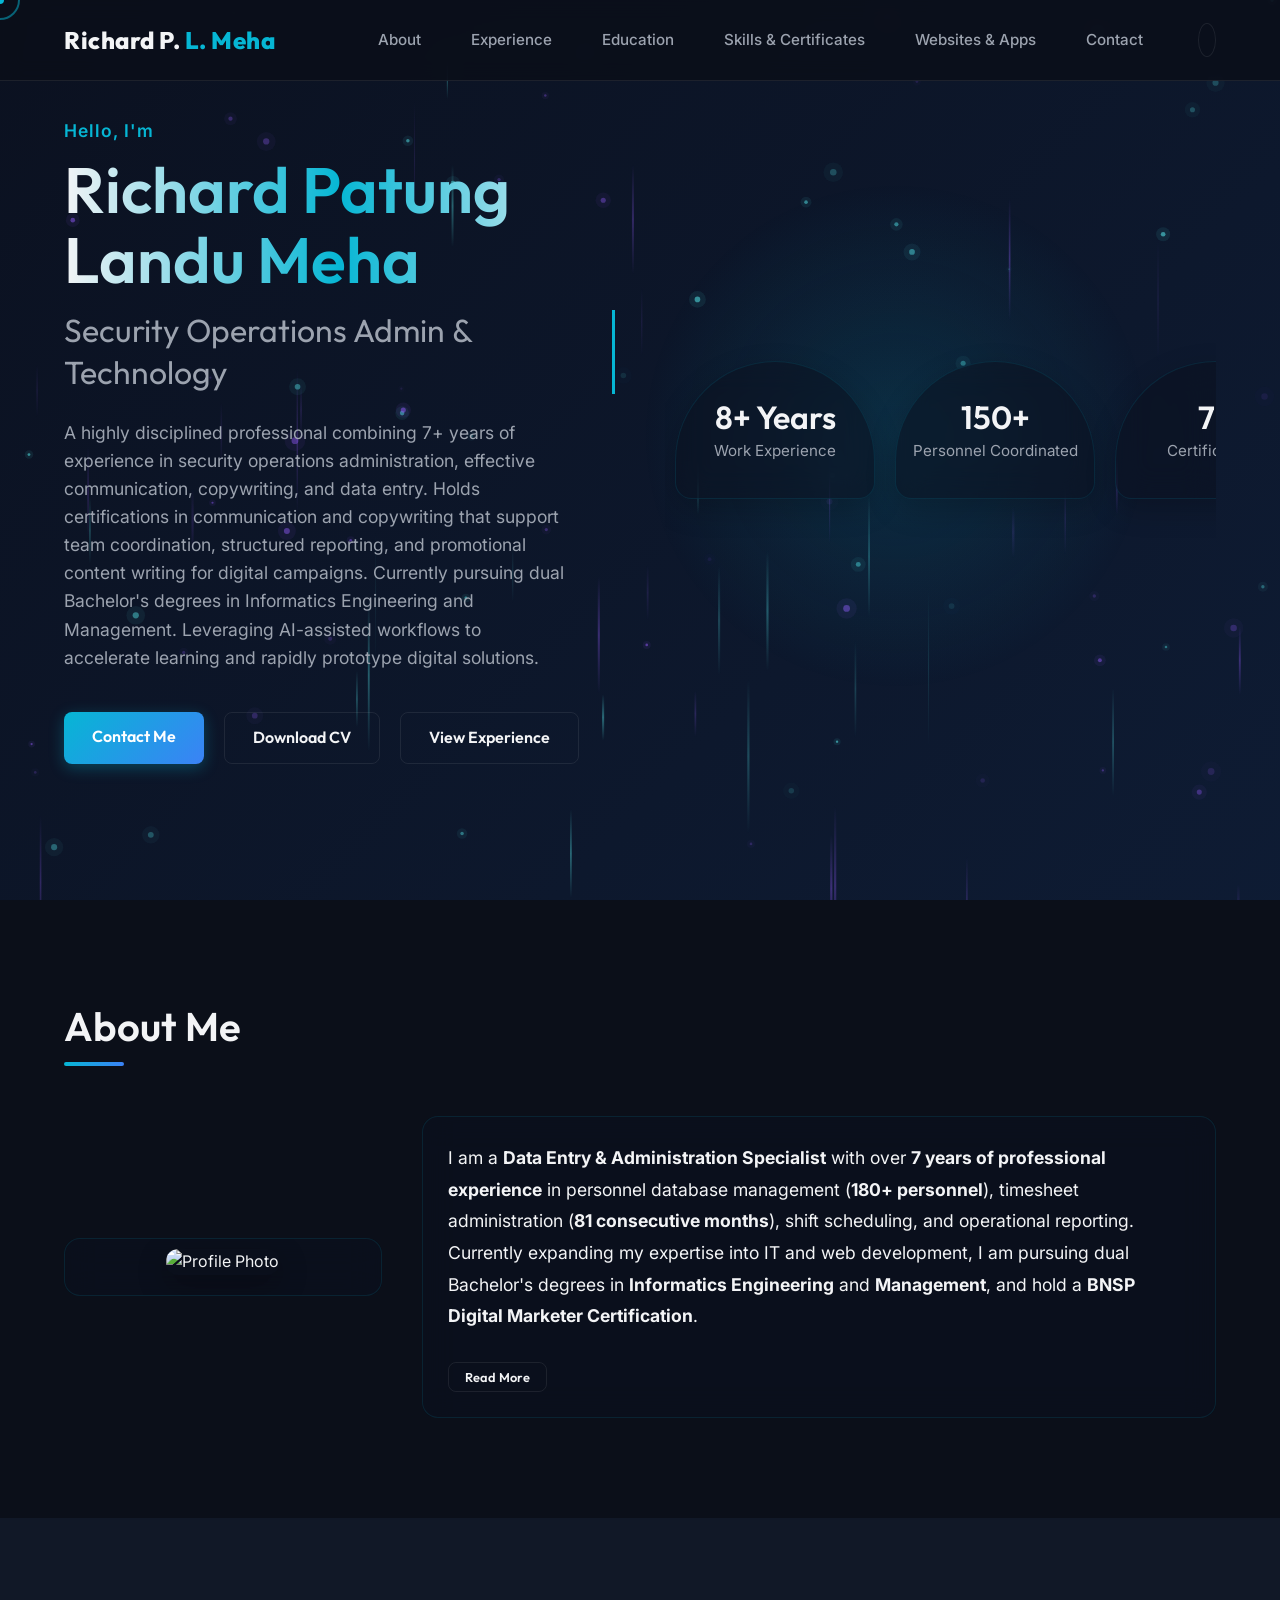
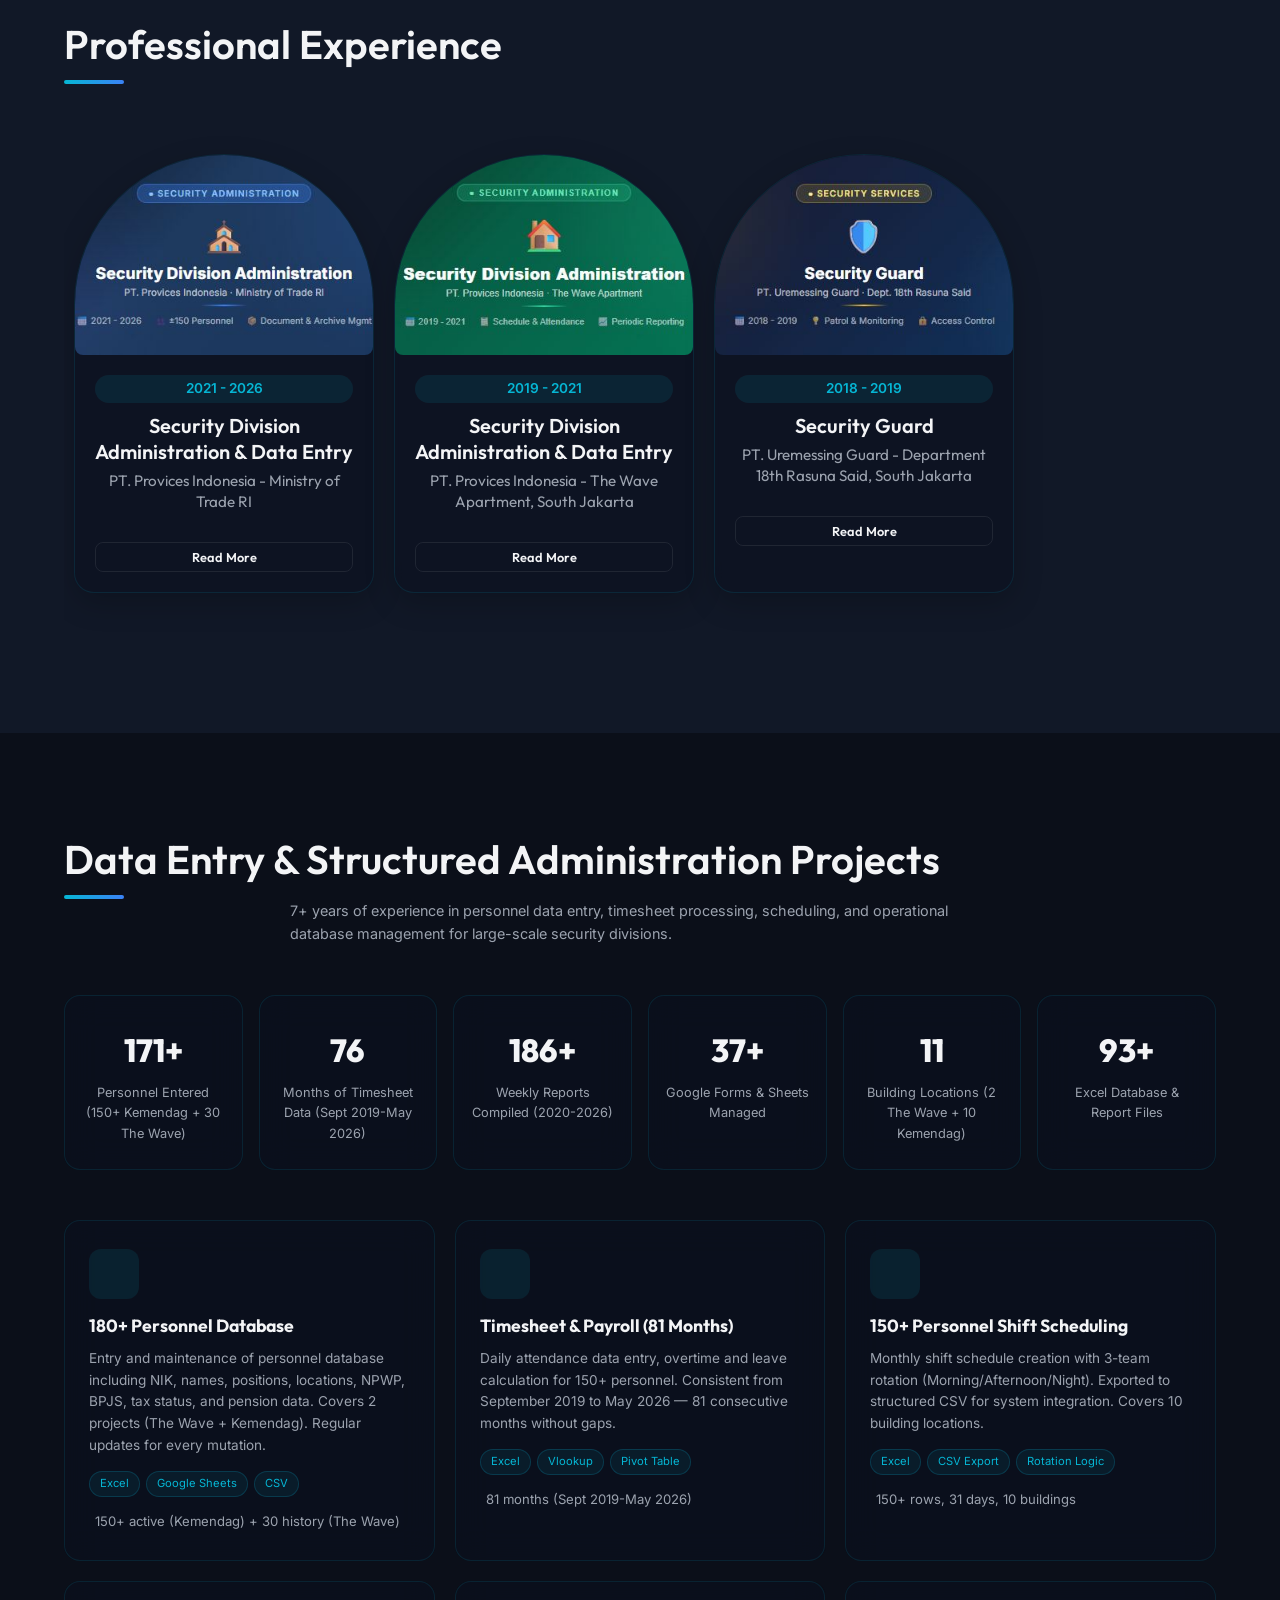
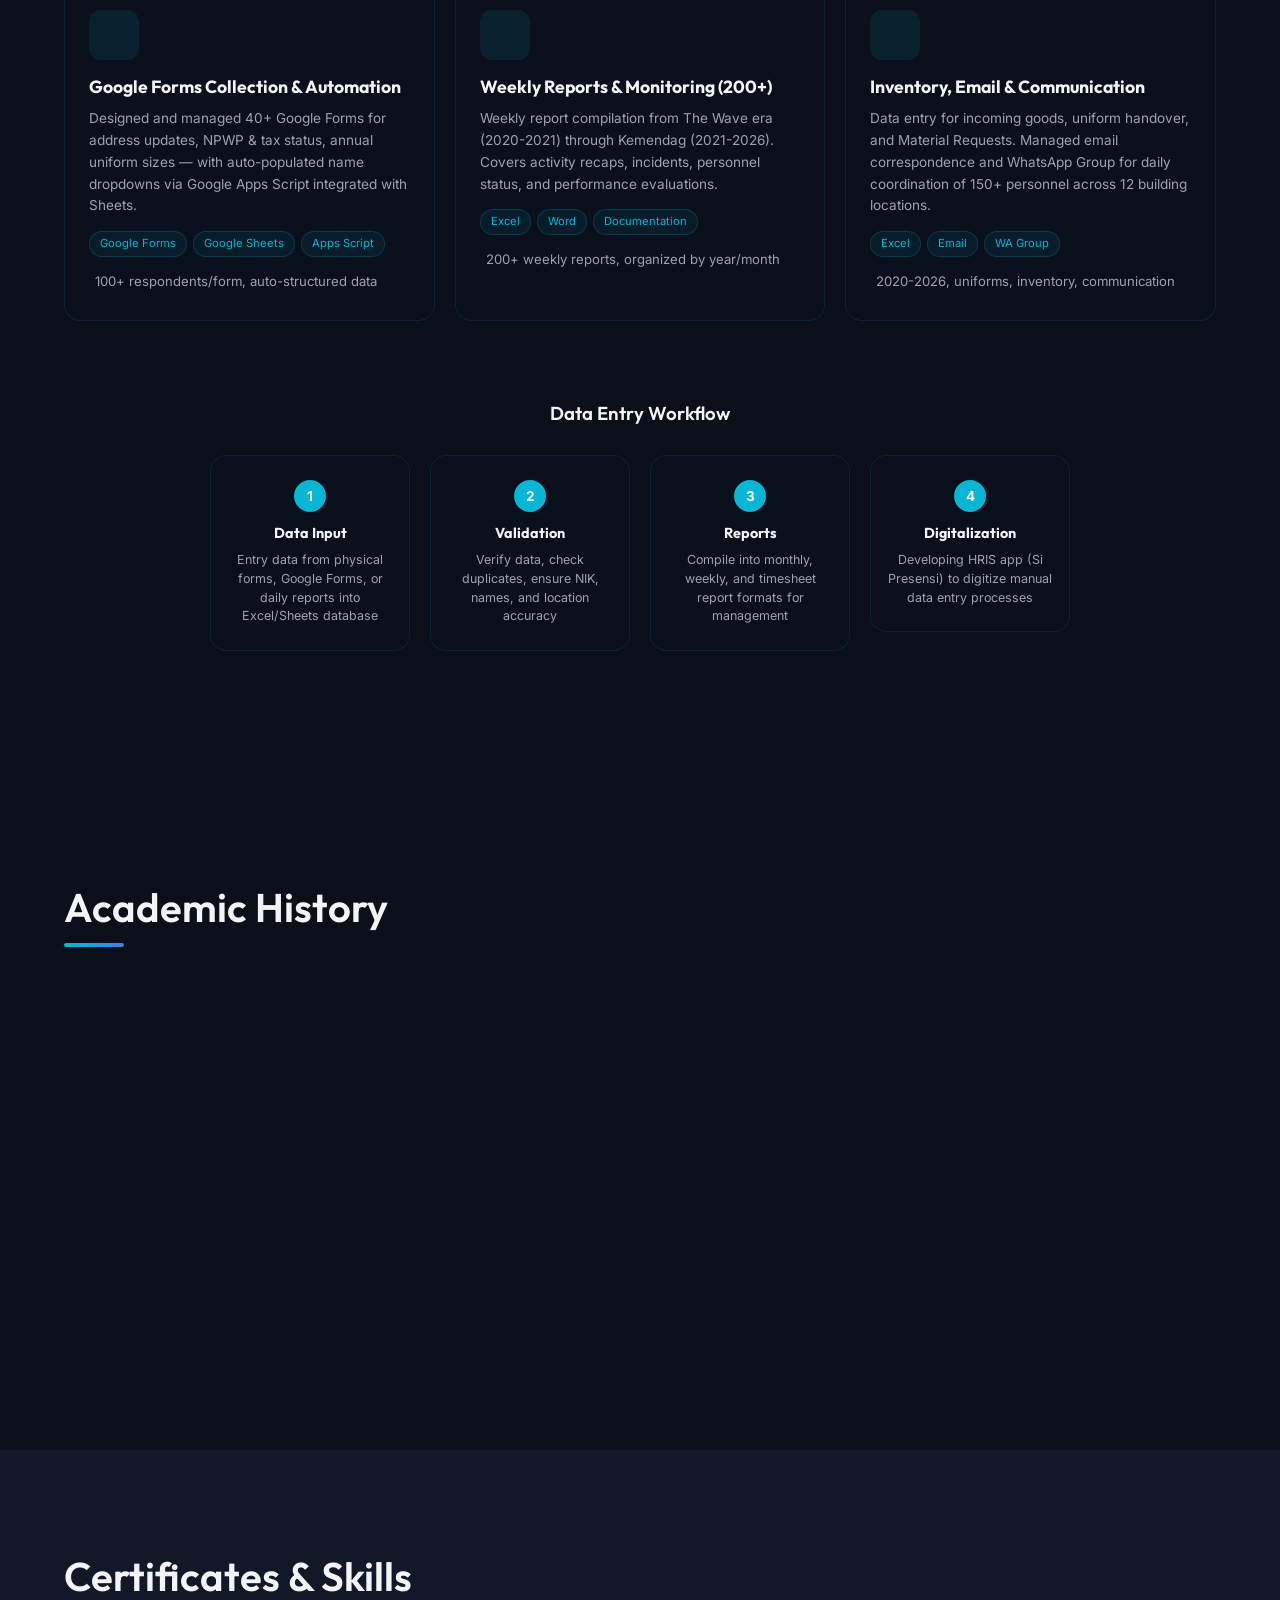
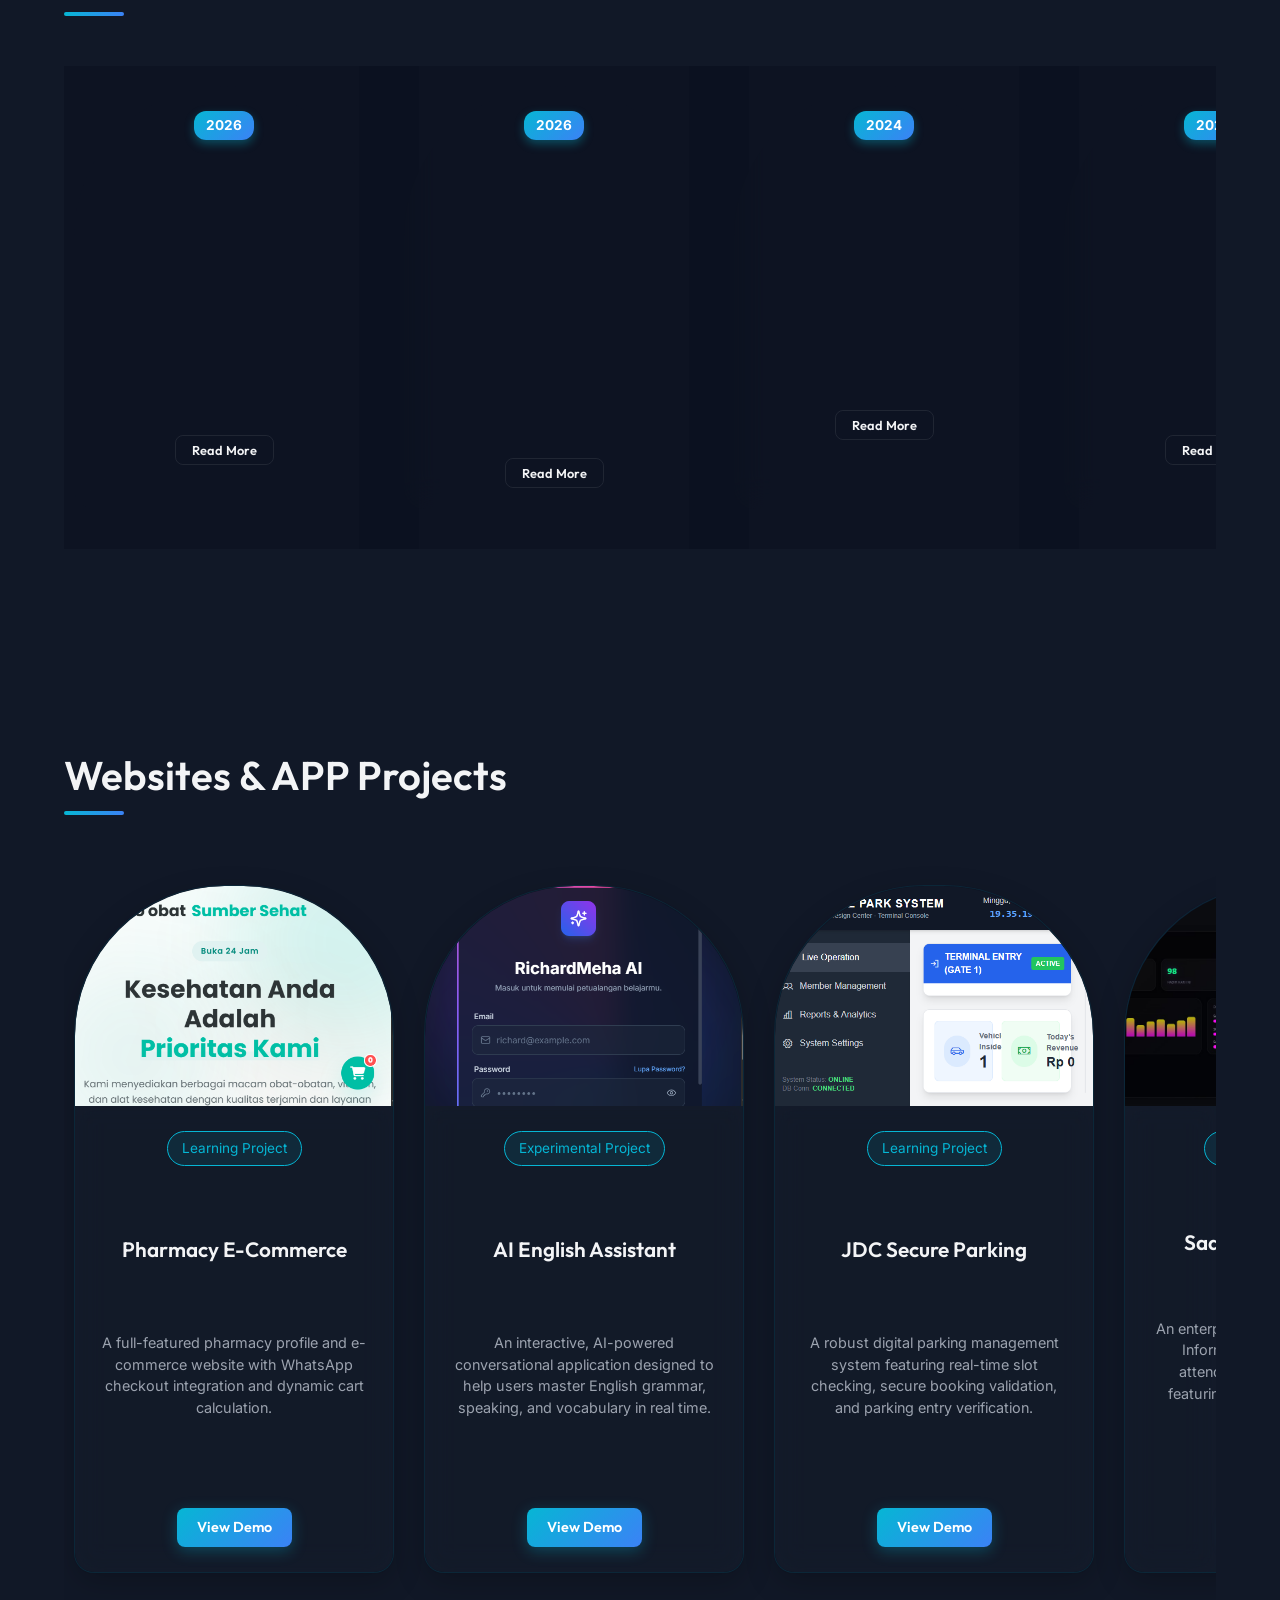
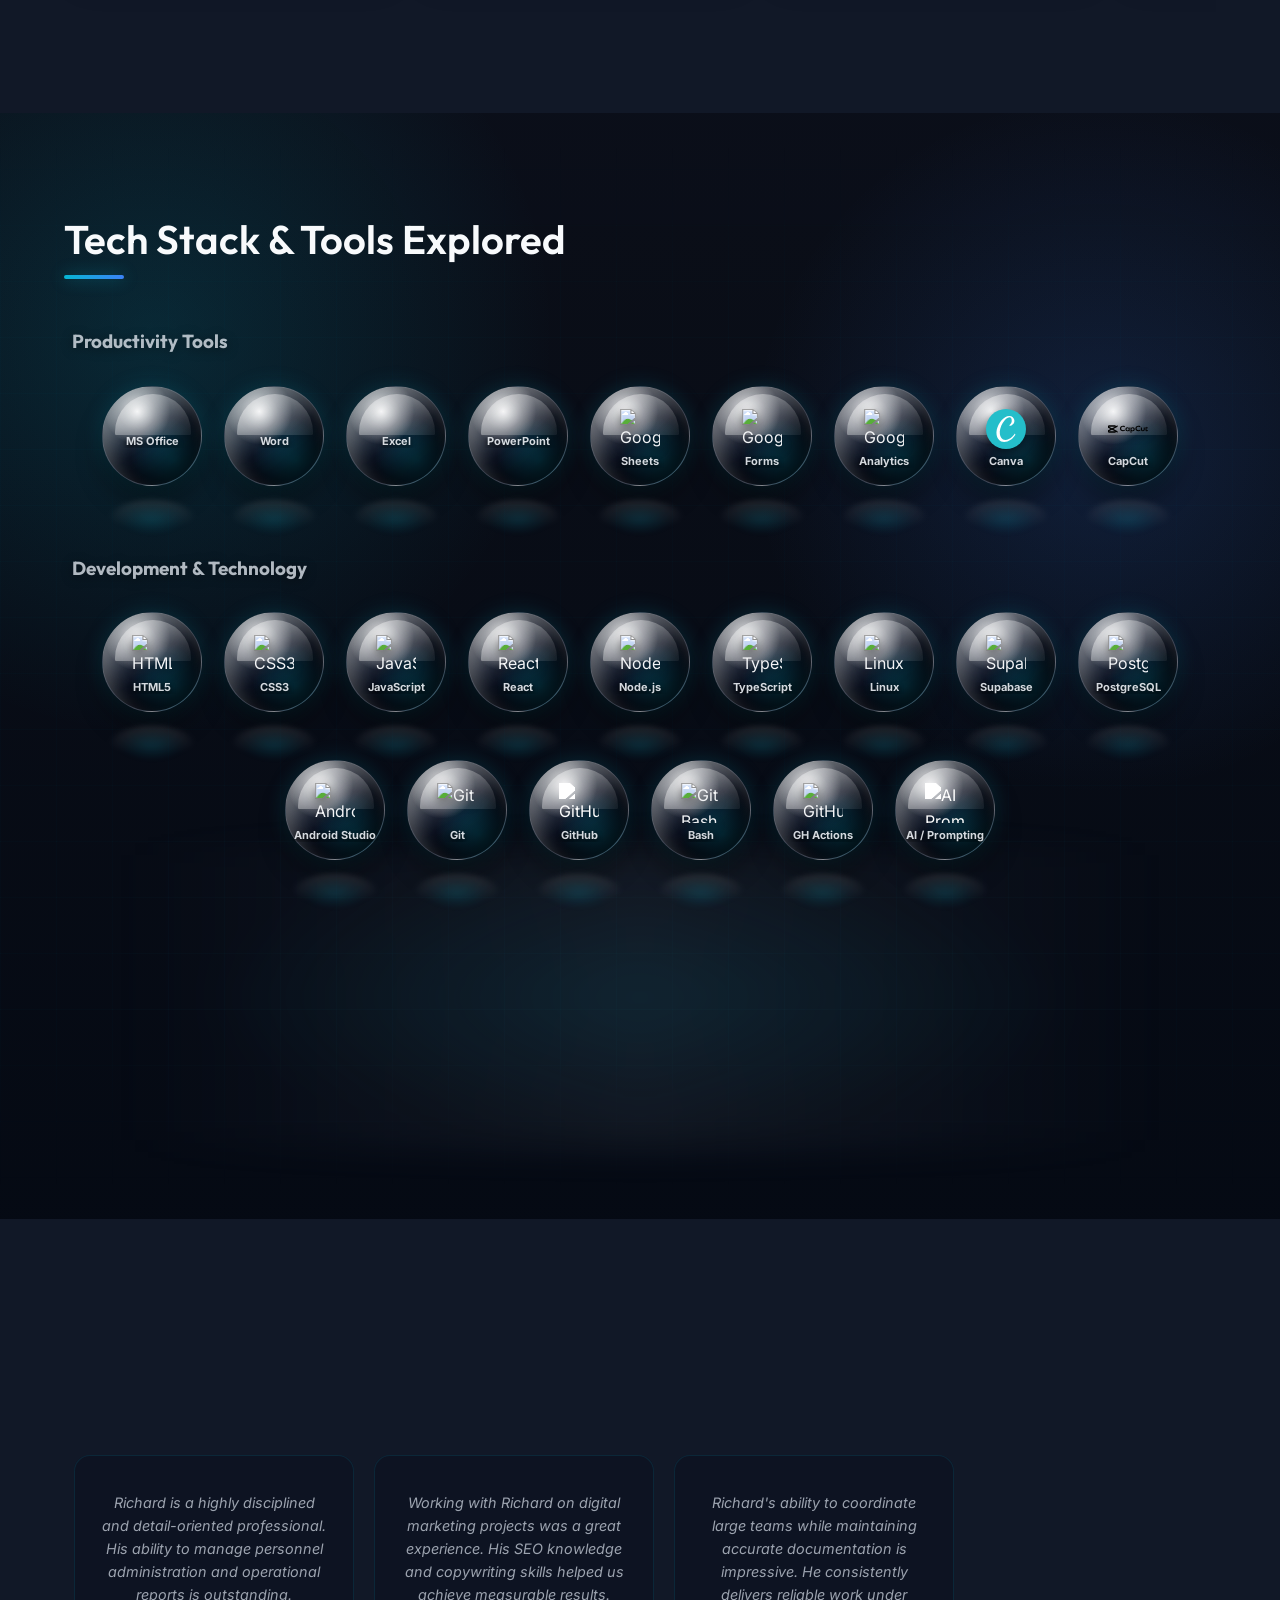
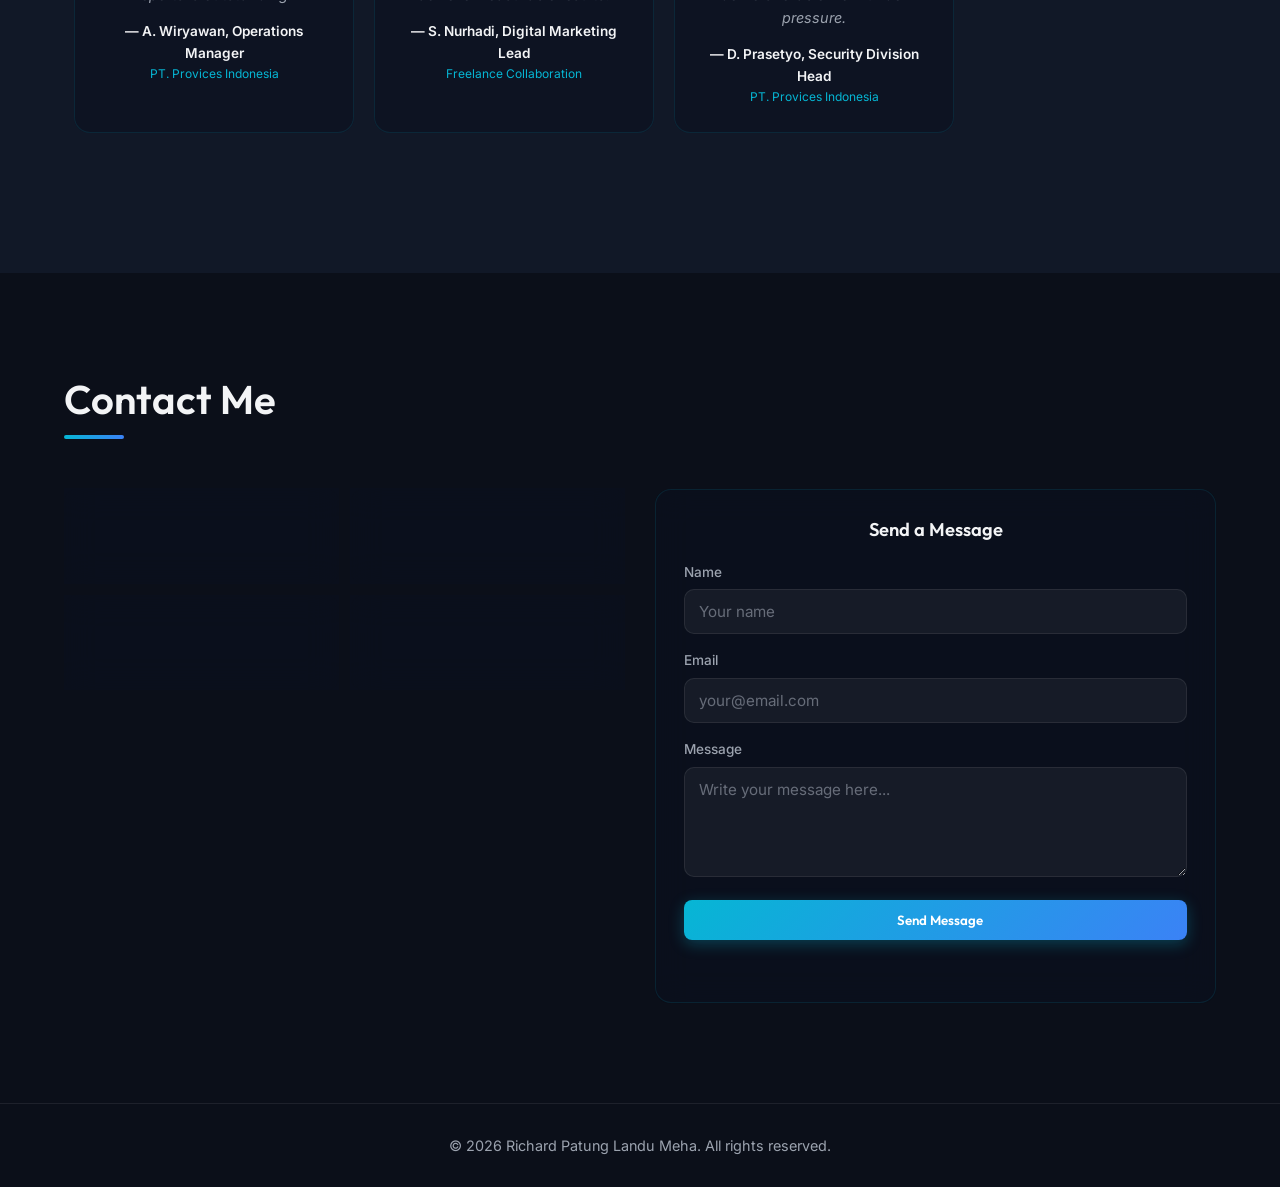
==== commit 00bf4d7a: "style: translate and polish copywriting to formal English across English portfolio and cv-ats" ====
--- a/index.html
+++ b/index.html
@@ -143,12 +143,12 @@
                     <p style="text-align:center; font-size:0.8rem; margin-top:10px; color:var(--text-secondary);"></p>
                 </div>
                 <div class="about-text glass-panel glow-border-card">
-                    <p><strong>Data Entry &amp; Administration Specialist</strong> with over <strong>7 years of experience</strong> in personnel database management (<strong>180+ personnel</strong>), timesheet processing (<strong>81 months</strong> consistent), scheduling, and operational reporting. Actively transitioning into the IT and web development domain, pursuing dual Bachelor's degrees in <strong>Informatics Engineering</strong> and <strong>Management</strong>. Officially certified by <strong>BNSP as a Digital Marketer</strong>.</p>
+                    <p>I am a <strong>Data Entry &amp; Administration Specialist</strong> with over <strong>7 years of professional experience</strong> in personnel database management (<strong>180+ personnel</strong>), timesheet administration (<strong>81 consecutive months</strong>), shift scheduling, and operational reporting. Currently expanding my expertise into IT and web development, I am pursuing dual Bachelor's degrees in <strong>Informatics Engineering</strong> and <strong>Management</strong>, and hold a <strong>BNSP Digital Marketer Certification</strong>.</p>
                     <div class="expandable-content">
-                        <p>Proficient in <strong>Microsoft Excel</strong> (Vlookup, Pivot Tables, Data Validation), <strong>Google Workspace</strong> (Sheets, Forms, Apps Script for dropdown automation), and have compiled 200+ weekly and monthly reports. Managed operational coordination of 150+ personnel across 10 buildings via email and WhatsApp Groups.</p>
-                        <p>A highly disciplined learner utilizing <strong>AI-assisted development workflows (Vibe Coding)</strong> to rapidly prototype software — including an HRIS attendance app (Si Presensi) that digitizes manual attendance data entry processes. I combine data entry precision & operational logistics with modern technology to build practical and reliable digital solutions.</p>
-                        <p>As an active student in <strong>Informatics Engineering</strong> (Universitas Siber Muhammadiyah) and <strong>Management</strong> (STIE Tunas Nusantara), I explore the modern development stack — including React, Node.js, Supabase, PostgreSQL, and Linux system administration — alongside real-world project deployment via GitHub Actions.</p>
-                    </div>
+                        <p>I am highly proficient in <strong>Microsoft Excel</strong> (Vlookups, Pivot Tables, Data Validation) and <strong>Google Workspace</strong> (Docs, Sheets, Forms, and Apps Script for workflow automation). Throughout my career, I have compiled over 200 weekly and monthly reports and coordinated operational logistics for 150+ personnel across 10 buildings via professional correspondence and coordinated messaging groups.</p>
+                        <p>As a disciplined technologist, I leverage <strong>AI-assisted development workflows (Vibe Coding)</strong> to rapidly prototype applications—such as Si Presensi, a custom HRIS attendance app designed to digitize manual data entry. My approach combines the precision of data administration with modern engineering to deliver practical, robust digital solutions.</p>
+                        <p>Through my academic studies in <strong>Informatics Engineering</strong> (Universitas Siber Muhammadiyah) and <strong>Management</strong> (STIE Tunas Nusantara), I actively study full-stack development, including React, Node.js, Supabase, PostgreSQL, Linux system administration, and CI/CD pipelines via GitHub Actions.</p>
+                    </div>         
                     <button class="btn btn-secondary btn-sm read-more-btn"
                         style="margin-top: 15px; font-size: 0.8rem; padding: 6px 16px;">Read More</button>
                 </div>
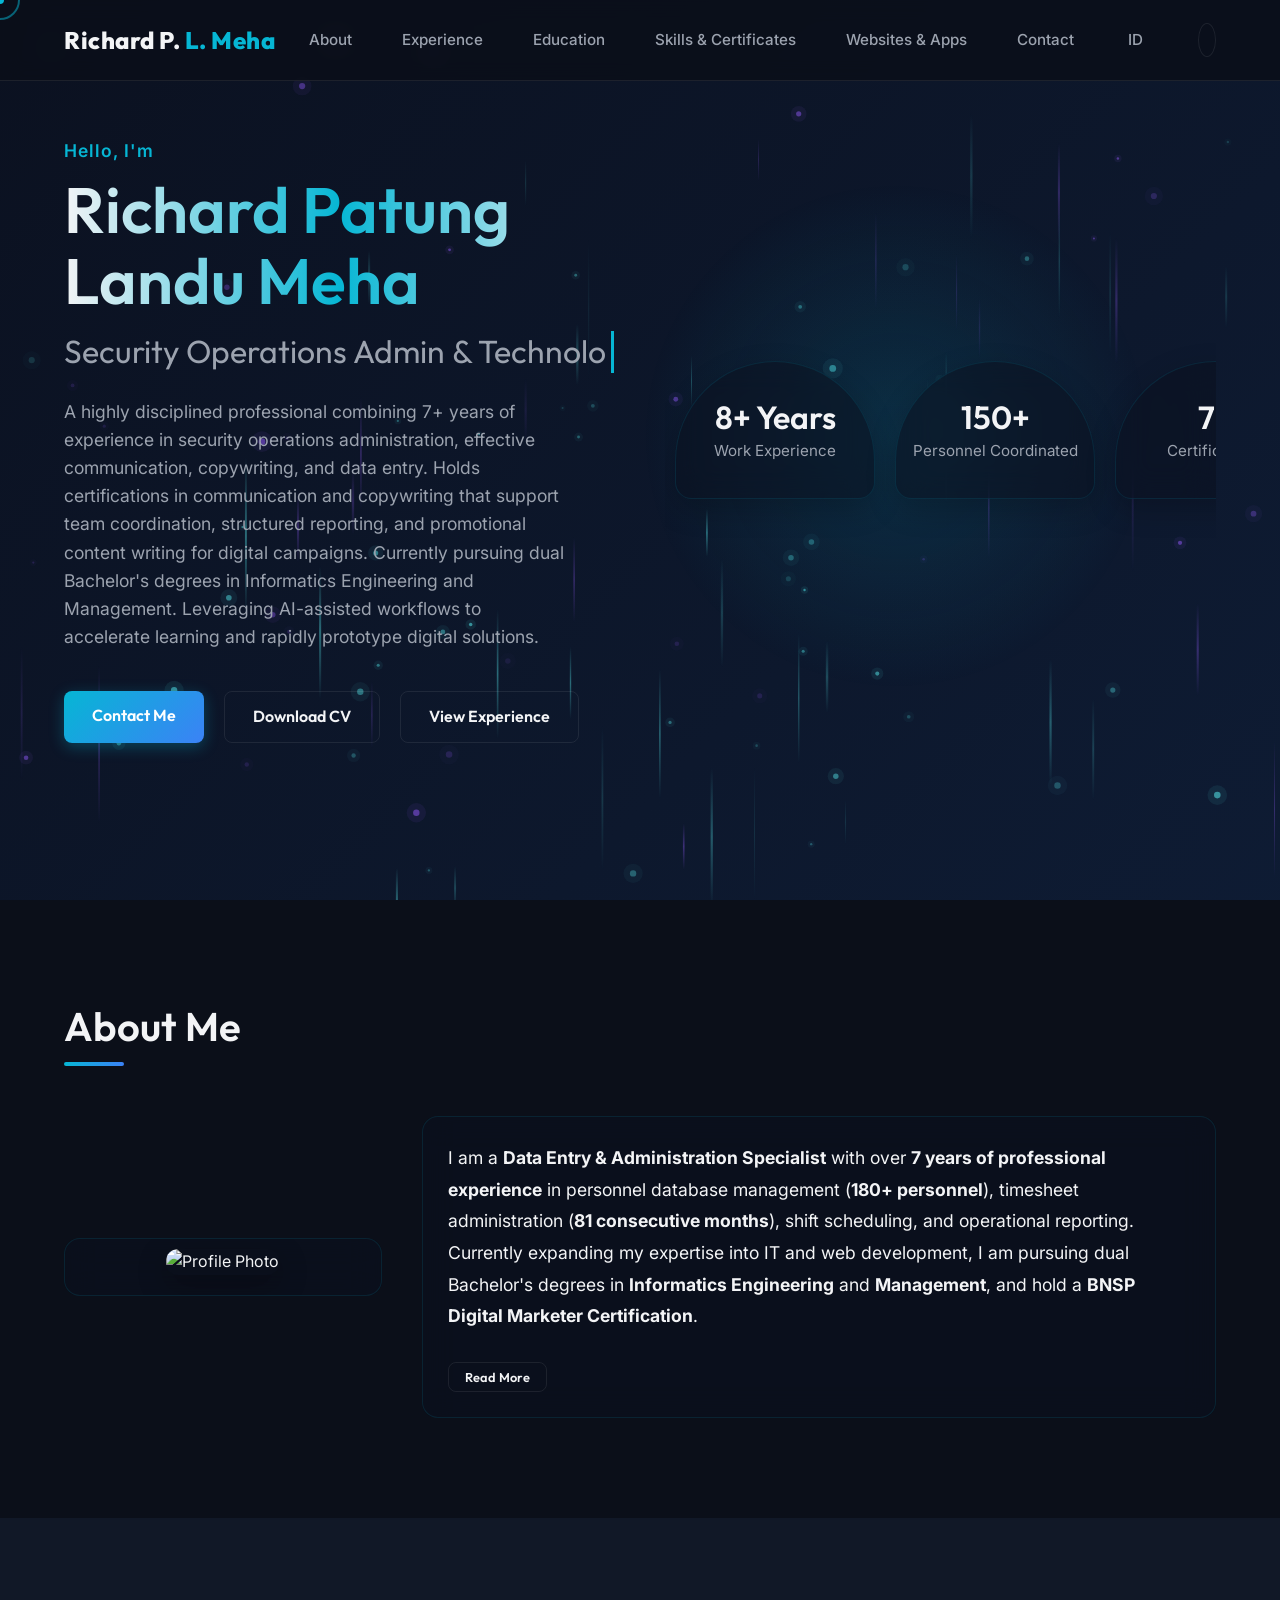
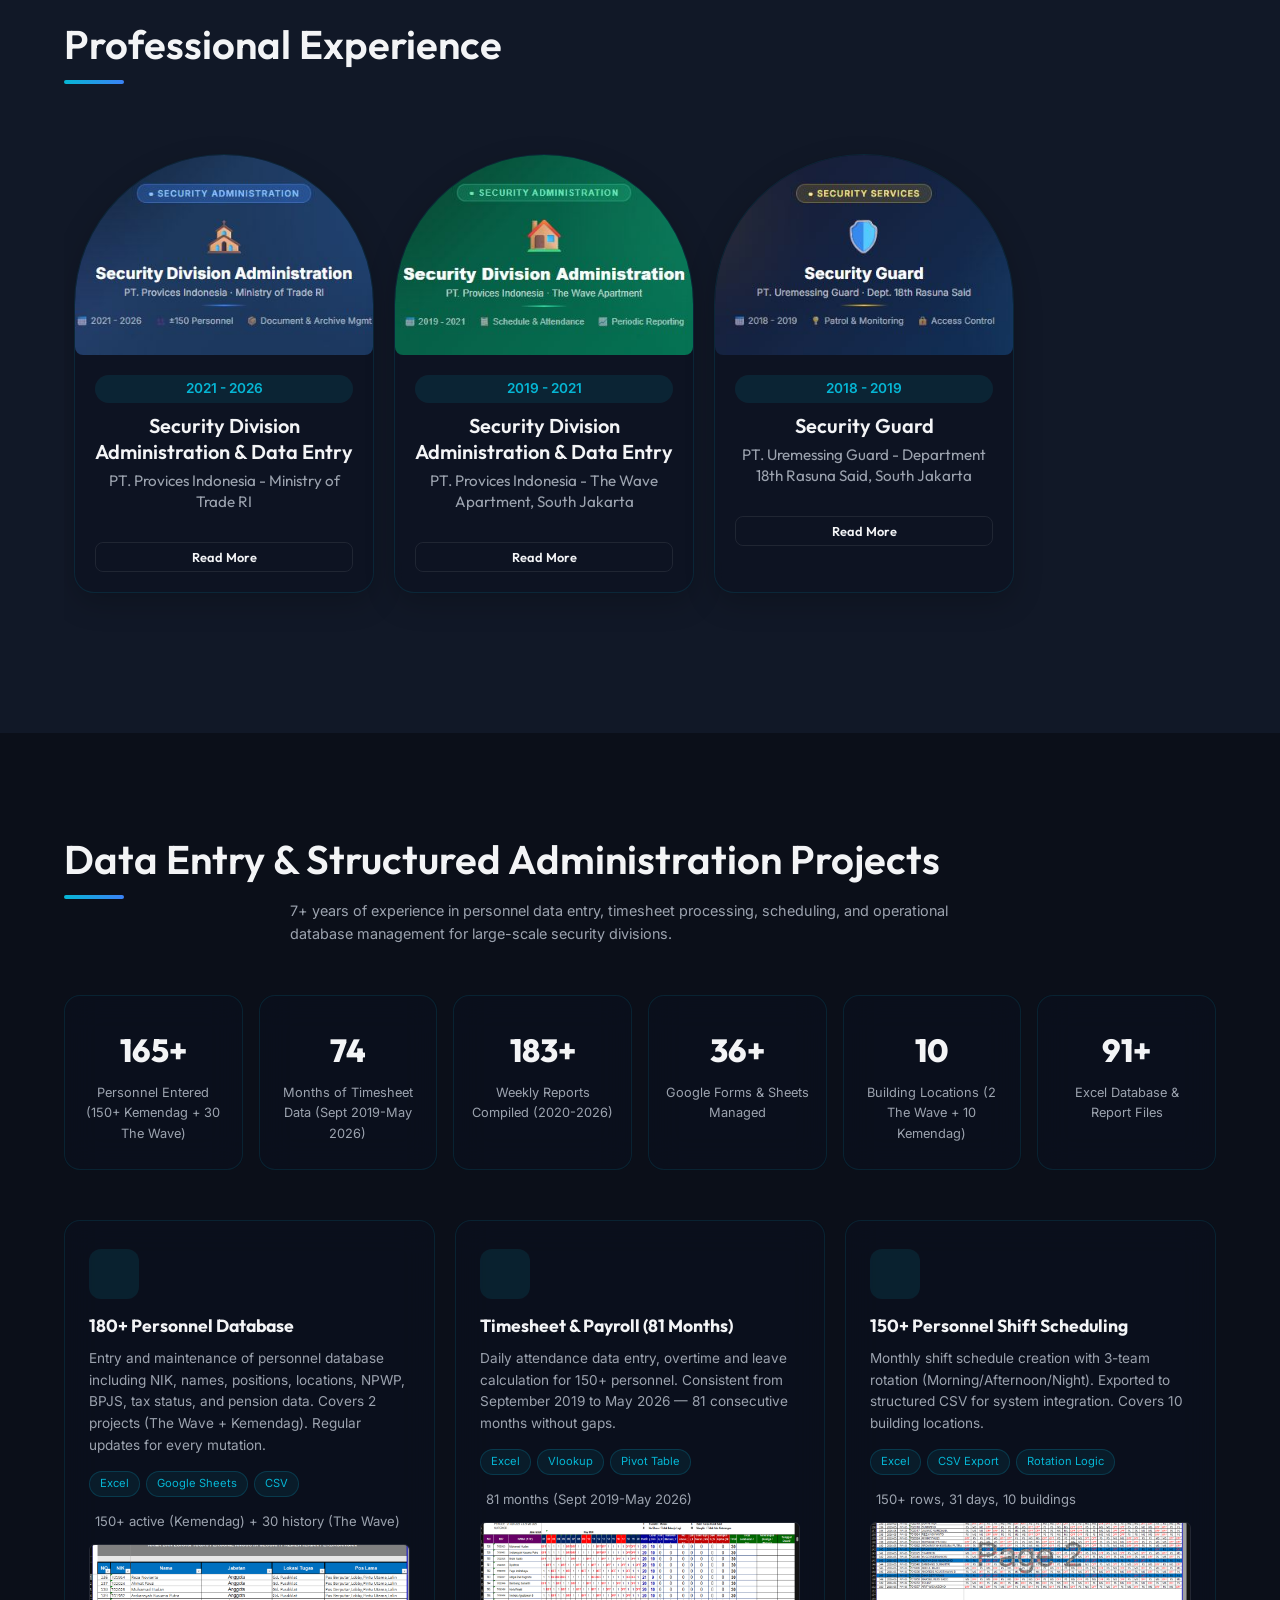
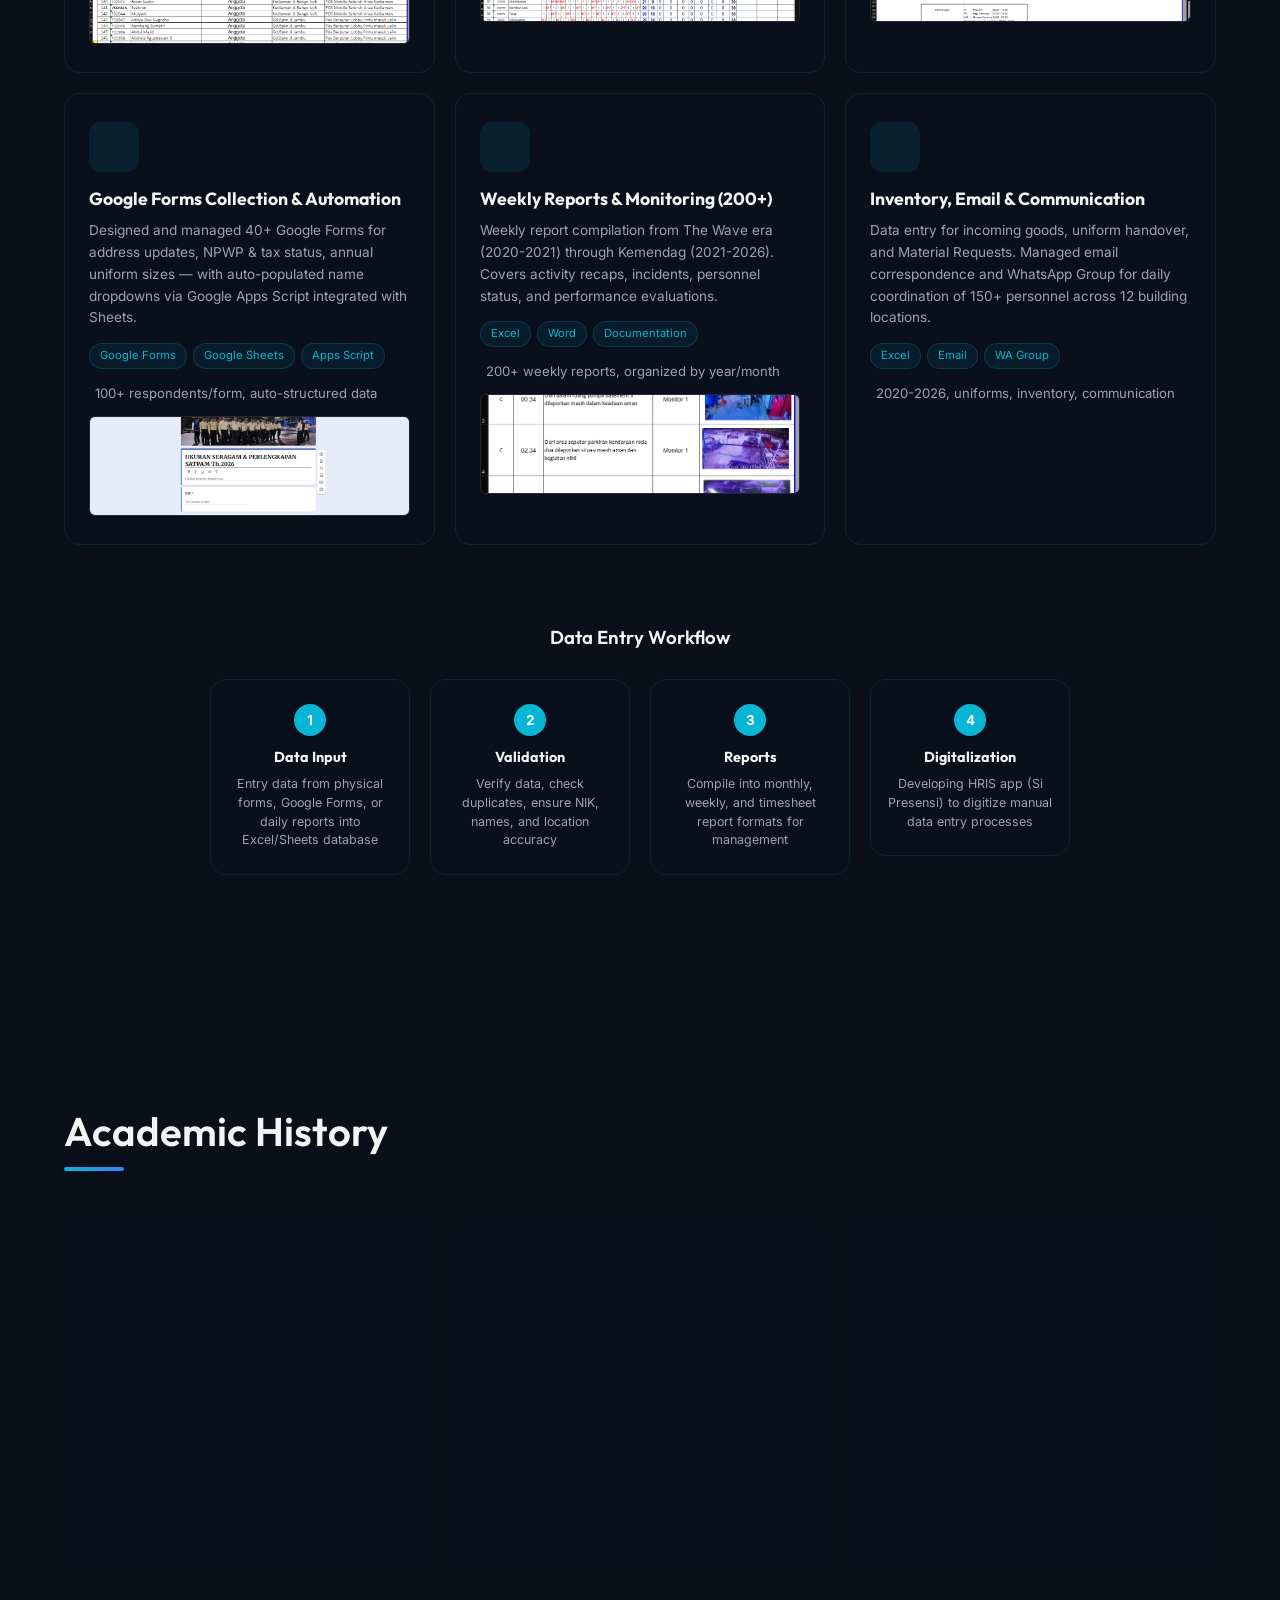
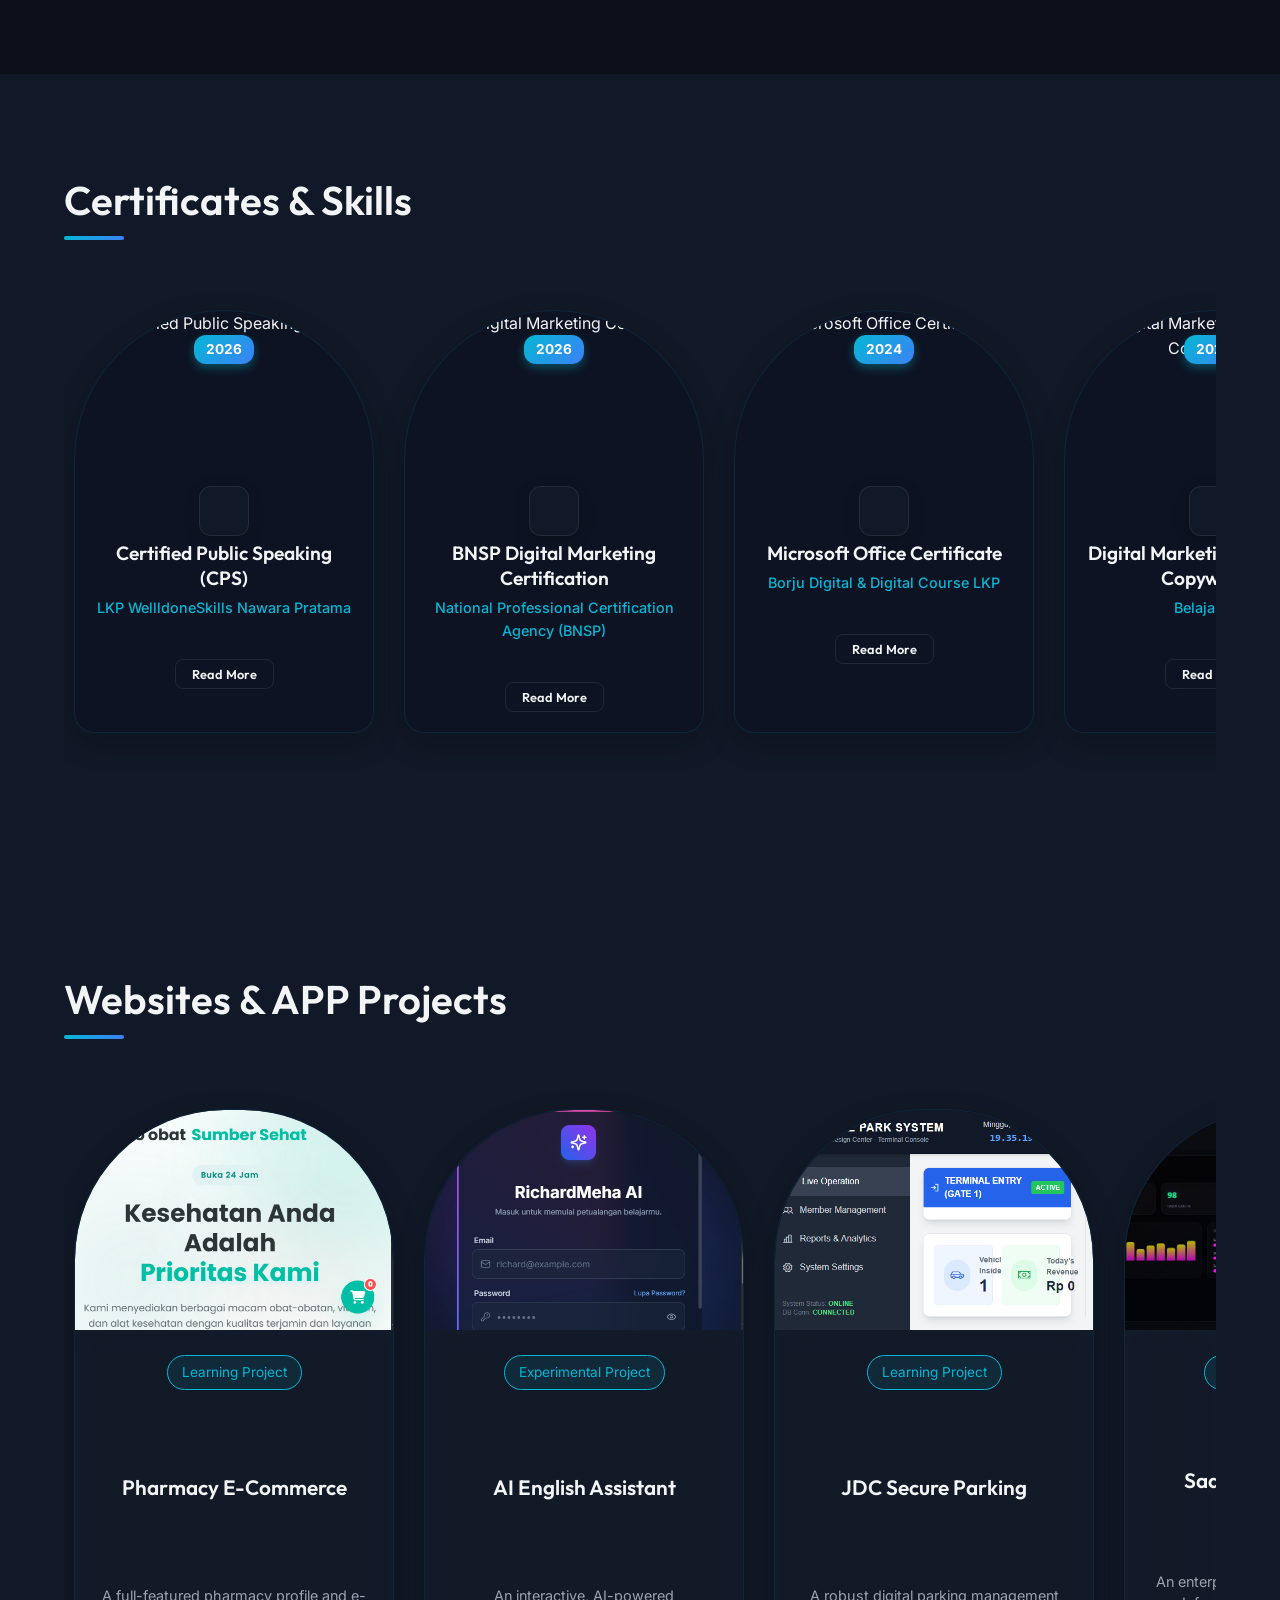
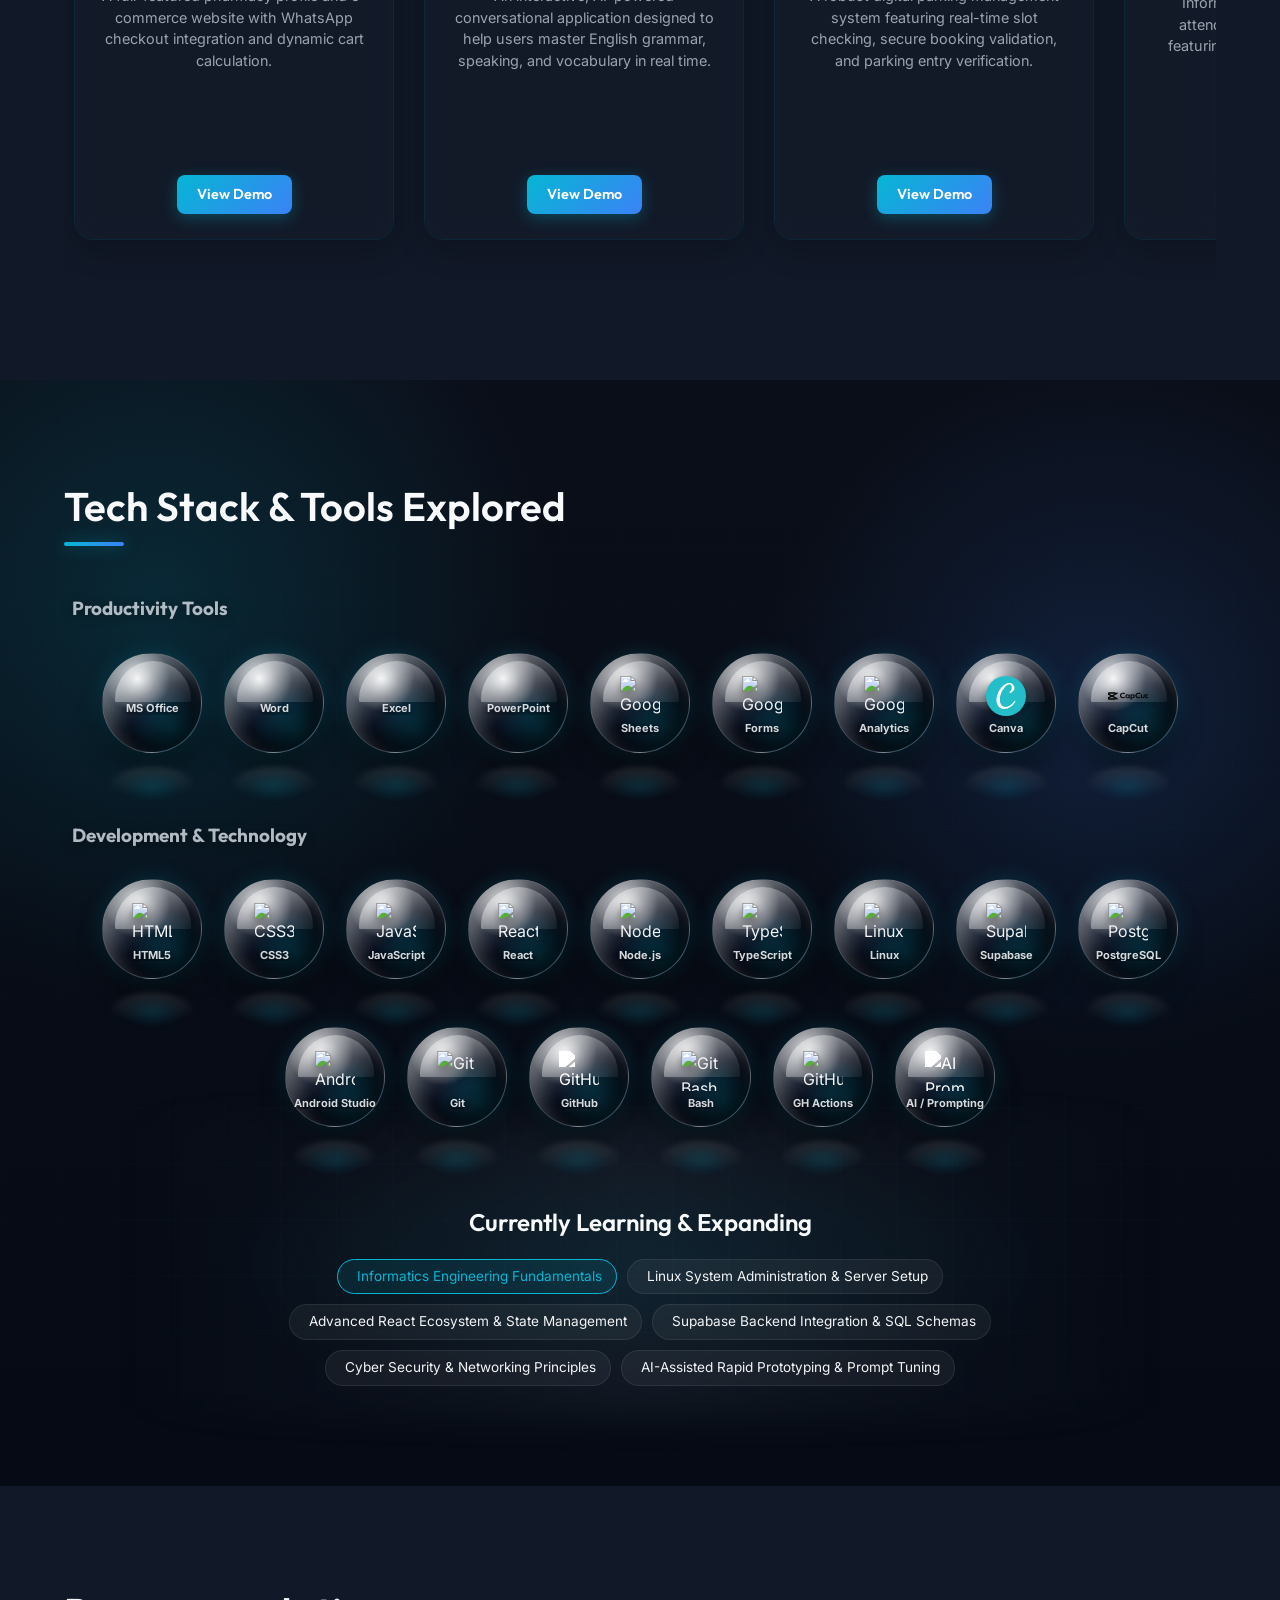
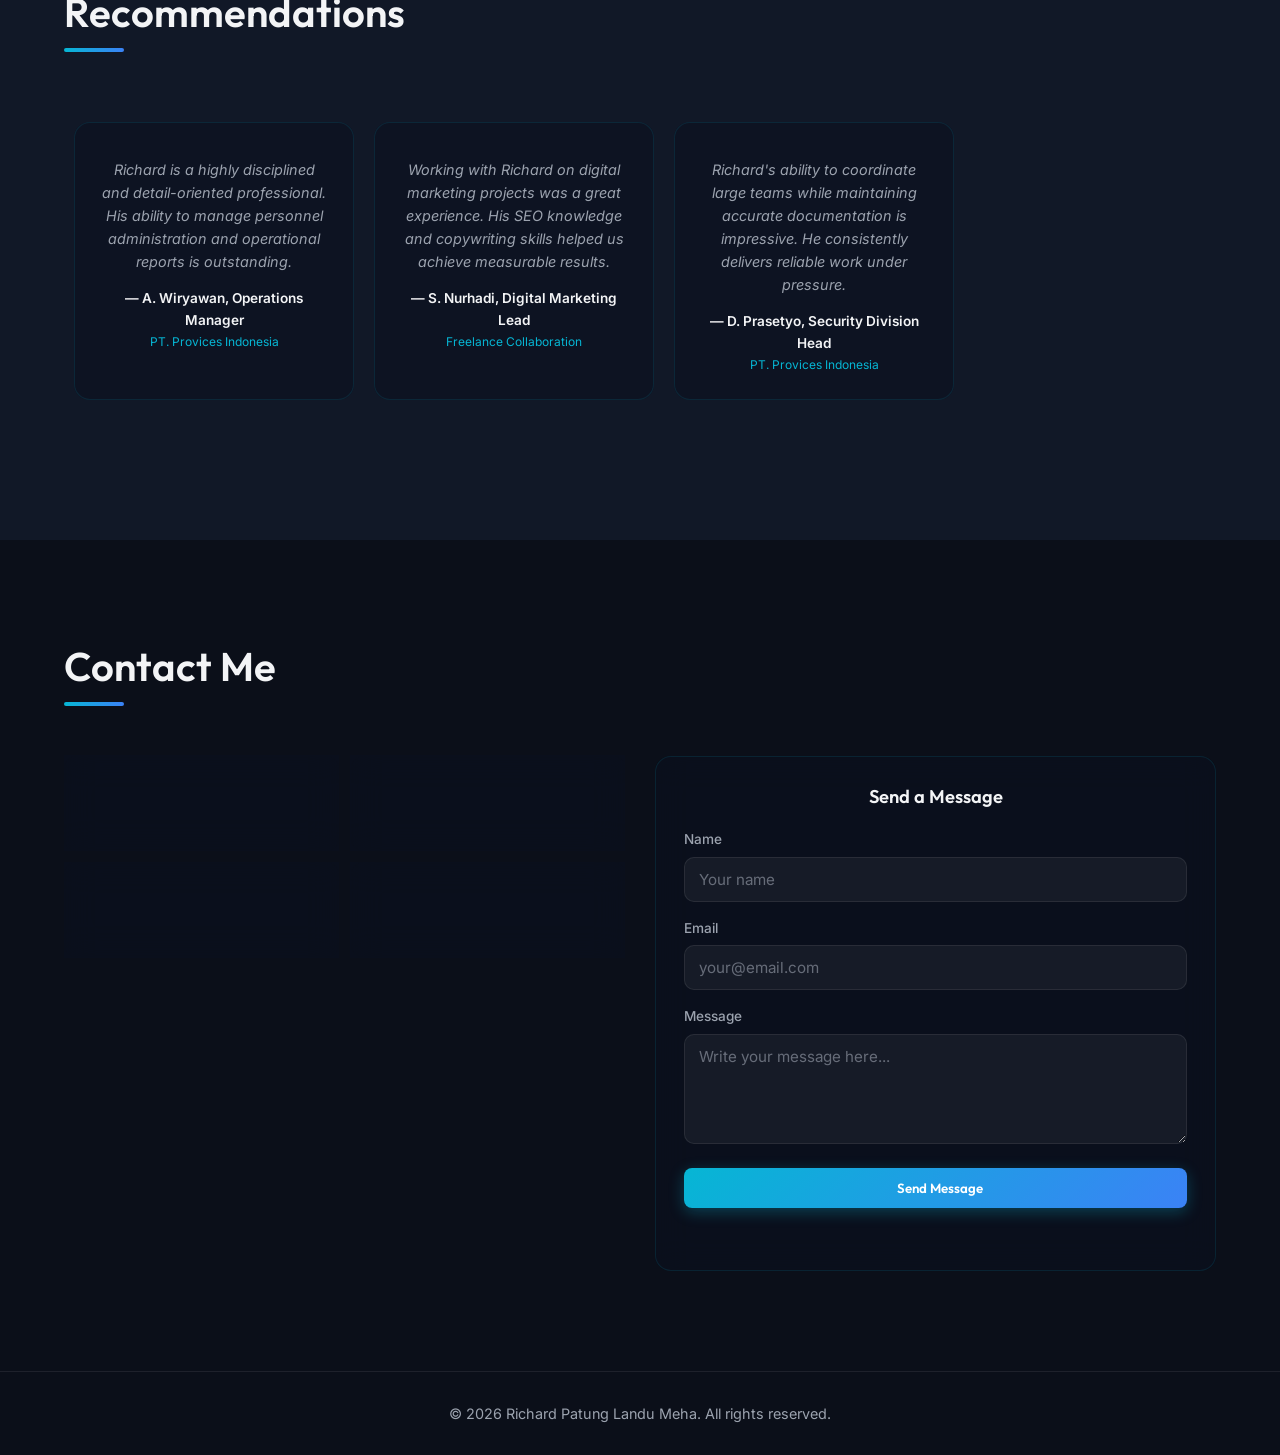
==== commit ed926a79: "feat: add project screenshots and update portfolio galleries" ====
--- a/index.html
+++ b/index.html
@@ -72,6 +72,9 @@
                 <a href="#skills" class="nav-link" aria-label="Skills and Certificates section">Skills &amp; Certificates</a>
                 <a href="#websites" class="nav-link" aria-label="Websites and Apps section">Websites &amp; Apps</a>
                 <a href="#contact" class="nav-link" aria-label="Contact section">Contact</a>
+                <a href="../index.html" class="nav-link" aria-label="Switch to Indonesian" title="Switch to Indonesian">
+                    <i class="ph ph-globe" style="margin-right: 4px;"></i>ID
+                </a>
                 <button id="theme-toggle" class="theme-btn" title="Change Theme">
                     <i class="ph ph-moon"></i>
                 </button>
@@ -145,7 +148,8 @@
                 <div class="about-text glass-panel glow-border-card">
                     <p>I am a <strong>Data Entry &amp; Administration Specialist</strong> with over <strong>7 years of professional experience</strong> in personnel database management (<strong>180+ personnel</strong>), timesheet administration (<strong>81 consecutive months</strong>), shift scheduling, and operational reporting. Currently expanding my expertise into IT and web development, I am pursuing dual Bachelor's degrees in <strong>Informatics Engineering</strong> and <strong>Management</strong>, and hold a <strong>BNSP Digital Marketer Certification</strong>.</p>
                     <div class="expandable-content">
-                        <p>I am highly proficient in <strong>Microsoft Excel</strong> (Vlookups, Pivot Tables, Data Validation) and <strong>Google Workspace</strong> (Docs, Sheets, Forms, and Apps Script for workflow automation). Throughout my career, I have compiled over 200 weekly and monthly reports and coordinated operational logistics for 150+ personnel across 10 buildings via professional correspondence and coordinated messaging groups.</p>
+                        <p>I am highly proficient in <strong>Microsoft Excel</strong> (Vlookups, Pivot Tables, Data Validation) and <strong>Google Workspace</strong> (Docs, Sheets, Forms, and Apps Script for workflow automation). Throughout my career, I have compiled over 200 weekly and monthly reports and coordinated operational logistics for 150+ personnel across 10 buildings via professional correspondence and coordinated messaging groups. I am also experienced in formulating **monthly &amp; weekly security Master Plans**, designing **operational organizational structures**, and compiling specialized logs such as **Patroli Sapu Jagat reports**, **CCTV monitoring sheets**, and comprehensive **Monthly Resume Reports** (covering BPJS compliance, personnel rotation lists, incident tracking, and strategic suggestions for management).</p>
+
                         <p>As a disciplined technologist, I leverage <strong>AI-assisted development workflows (Vibe Coding)</strong> to rapidly prototype applications—such as Si Presensi, a custom HRIS attendance app designed to digitize manual data entry. My approach combines the precision of data administration with modern engineering to deliver practical, robust digital solutions.</p>
                         <p>Through my academic studies in <strong>Informatics Engineering</strong> (Universitas Siber Muhammadiyah) and <strong>Management</strong> (STIE Tunas Nusantara), I actively study full-stack development, including React, Node.js, Supabase, PostgreSQL, Linux system administration, and CI/CD pipelines via GitHub Actions.</p>
                     </div>         
@@ -293,6 +297,9 @@
                         <span class="pill">CSV</span>
                     </div>
                     <p class="dp-highlight"><i class="ph ph-check-circle" style="color: var(--accent-primary);"></i> 150+ active (Kemendag) + 30 history (The Wave)</p>
+                    <div class="dp-preview" style="margin-top: 12px; border-radius: 6px; overflow: hidden; height: 100px; border: 1px solid rgba(255, 255, 255, 0.1);">
+                        <img loading="lazy" src="images/excel-database.png" alt="Screenshot Database Excel" class="web-img" data-gallery="images/excel-database.png,images/struktur-organisasi.png" style="width: 100%; height: 100%; object-fit: cover; cursor: pointer;" onerror="this.parentNode.style.display='none'">
+                    </div>
                 </div>
 
                 <div class="data-project-card glass-panel glow-border-card delay-1">
@@ -305,6 +312,9 @@
                         <span class="pill">Pivot Table</span>
                     </div>
                     <p class="dp-highlight"><i class="ph ph-check-circle" style="color: var(--accent-primary);"></i> 81 months (Sept 2019-May 2026)</p>
+                    <div class="dp-preview" style="margin-top: 12px; border-radius: 6px; overflow: hidden; height: 100px; border: 1px solid rgba(255, 255, 255, 0.1);">
+                        <img loading="lazy" src="images/excel-timesheet.png" alt="Screenshot Timesheet Excel" class="web-img" data-gallery="images/excel-timesheet.png" style="width: 100%; height: 100%; object-fit: cover; cursor: pointer;" onerror="this.parentNode.style.display='none'">
+                    </div>
                 </div>
 
                 <div class="data-project-card glass-panel glow-border-card delay-2">
@@ -317,6 +327,9 @@
                         <span class="pill">Rotation Logic</span>
                     </div>
                     <p class="dp-highlight"><i class="ph ph-check-circle" style="color: var(--accent-primary);"></i> 150+ rows, 31 days, 10 buildings</p>
+                    <div class="dp-preview" style="margin-top: 12px; border-radius: 6px; overflow: hidden; height: 100px; border: 1px solid rgba(255, 255, 255, 0.1);">
+                        <img loading="lazy" src="images/schedule-online.png" alt="150+ Personnel Shift Scheduling" class="web-img" data-gallery="images/schedule-online.png,images/schedule-offline.png,images/master-plan.png" style="width: 100%; height: 100%; object-fit: cover; cursor: pointer;" onerror="this.parentNode.style.display='none'">
+                    </div>
                 </div>
 
                 <div class="data-project-card glass-panel glow-border-card delay-3">
@@ -329,7 +342,11 @@
                         <span class="pill">Apps Script</span>
                     </div>
                     <p class="dp-highlight"><i class="ph ph-check-circle" style="color: var(--accent-primary);"></i> 100+ respondents/form, auto-structured data</p>
-                </div>
+                    <div class="dp-preview" style="margin-top: 12px; border-radius: 6px; overflow: hidden; height: 100px; border: 1px solid rgba(255, 255, 255, 0.1);">
+                        <img loading="lazy" src="images/form-automation-1.png" alt="Google Forms &amp; Apps Script Automation" class="web-img" data-gallery="images/form-automation-1.png,images/form-automation-2.png,images/form-automation-3.png,images/form-automation-4.png,images/form-automation-5.png" style="width: 100%; height: 100%; object-fit: cover; cursor: pointer;" onerror="this.parentNode.style.display='none'">
+                    </div>
+                </div>
+
 
                 <div class="data-project-card glass-panel glow-border-card delay-4">
                     <div class="dp-icon"><i class="ph-fill ph-clipboard-text"></i></div>
@@ -341,7 +358,11 @@
                         <span class="pill">Documentation</span>
                     </div>
                     <p class="dp-highlight"><i class="ph ph-check-circle" style="color: var(--accent-primary);"></i> 200+ weekly reports, organized by year/month</p>
-                </div>
+                    <div class="dp-preview" style="margin-top: 12px; border-radius: 6px; overflow: hidden; height: 100px; border: 1px solid rgba(255, 255, 255, 0.1);">
+                        <img loading="lazy" src="images/cctv-report.png" alt="CCTV Monitoring &amp; Security Activity Report" class="web-img" data-gallery="images/cctv-report.png,images/activity-report.png,images/patroli-sapu-jagat.png,images/resume-laporan-1.png,images/resume-laporan-2.png" style="width: 100%; height: 100%; object-fit: cover; cursor: pointer;" onerror="this.parentNode.style.display='none'">
+                    </div>
+                </div>
+
 
                 <div class="data-project-card glass-panel glow-border-card delay-5">
                     <div class="dp-icon"><i class="ph-fill ph-boxes"></i></div>
@@ -739,8 +760,26 @@
                         <div class="web-info">
                             <span class="pill" style="background: rgba(6, 182, 212, 0.1); border-color: var(--accent-primary); color: var(--accent-primary); margin-bottom: 10px;">Production Project</span>
                             <h3>SMP-JDC: Barcode Patrol, Reporting &amp; QR Complaint</h3>
-                            <p>An all-in-one app used at Jakarta Design Center with 3 key functions: (1) Barcode patrol (QR scan at 26 checkpoints); (2) Real-time reporting to Admin, SPV, and Management dashboards (eliminating manual logbooks); (3) Visitor, guest, tenant, and showroom QR complaints without login. Equipped with GPS anti-fraud, emergency SOS siren, offline backup, and Android native build via Capacitor.</p>
+                            <p>An all-in-one application currently <strong>running live with 21+ daily active users (security team)</strong> at Jakarta Design Center with 3 key functions: (1) Barcode patrol (QR scan at 26 checkpoints); (2) Real-time reporting to Admin, SPV, and Management dashboards (eliminating manual logbooks); (3) Visitor, guest, tenant, and showroom QR complaints without login. Equipped with GPS anti-fraud, emergency SOS siren, offline backup, and Android native build via Capacitor.</p>
                             <a href="https://rihard-cyber.github.io/SMP-JDC/" target="_blank"
+                                rel="noopener noreferrer" class="btn btn-primary"
+                                style="margin-top: 15px; padding: 8px 20px; font-size: 0.9rem;">View Demo</a>
+                        </div>
+                    </div>
+                    <!-- Project 8 (PT. Citra Dermaga Perkasa Logistik) -->
+                    <div class="web-card glow-border-card">
+                        <div class="web-image-container">
+                            <img loading="lazy" src="images/citra-dermaga.png"
+                                alt="PT. Citra Dermaga Perkasa Logistik" class="web-img" data-gallery="images/citra-dermaga.png">
+                            <div class="web-img-overlay">
+                                <i class="ph ph-magnifying-glass-plus"></i>
+                            </div>
+                        </div>
+                        <div class="web-info">
+                            <span class="pill" style="background: rgba(6, 182, 212, 0.1); border-color: var(--accent-primary); color: var(--accent-primary); margin-bottom: 10px;">Production Project</span>
+                            <h3>Company Profile Website — PT. Citra Dermaga Perkasa Logistik</h3>
+                            <p>Official corporate profile website for maritime logistics and freight transport business. A-Z structure: Responsive frontend built with modern HTML5 &amp; CSS3 to showcase fleet and services, Vanilla JS for interactive navigation and fleet galleries, and hosted via GitHub Pages. Boosts the company's digital presence and business credibility.</p>
+                            <a href="https://rihard-cyber.github.io/website-PT.-Citra-Dermaga-Perkasa-Logistik/" target="_blank"
                                 rel="noopener noreferrer" class="btn btn-primary"
                                 style="margin-top: 15px; padding: 8px 20px; font-size: 0.9rem;">View Demo</a>
                         </div>
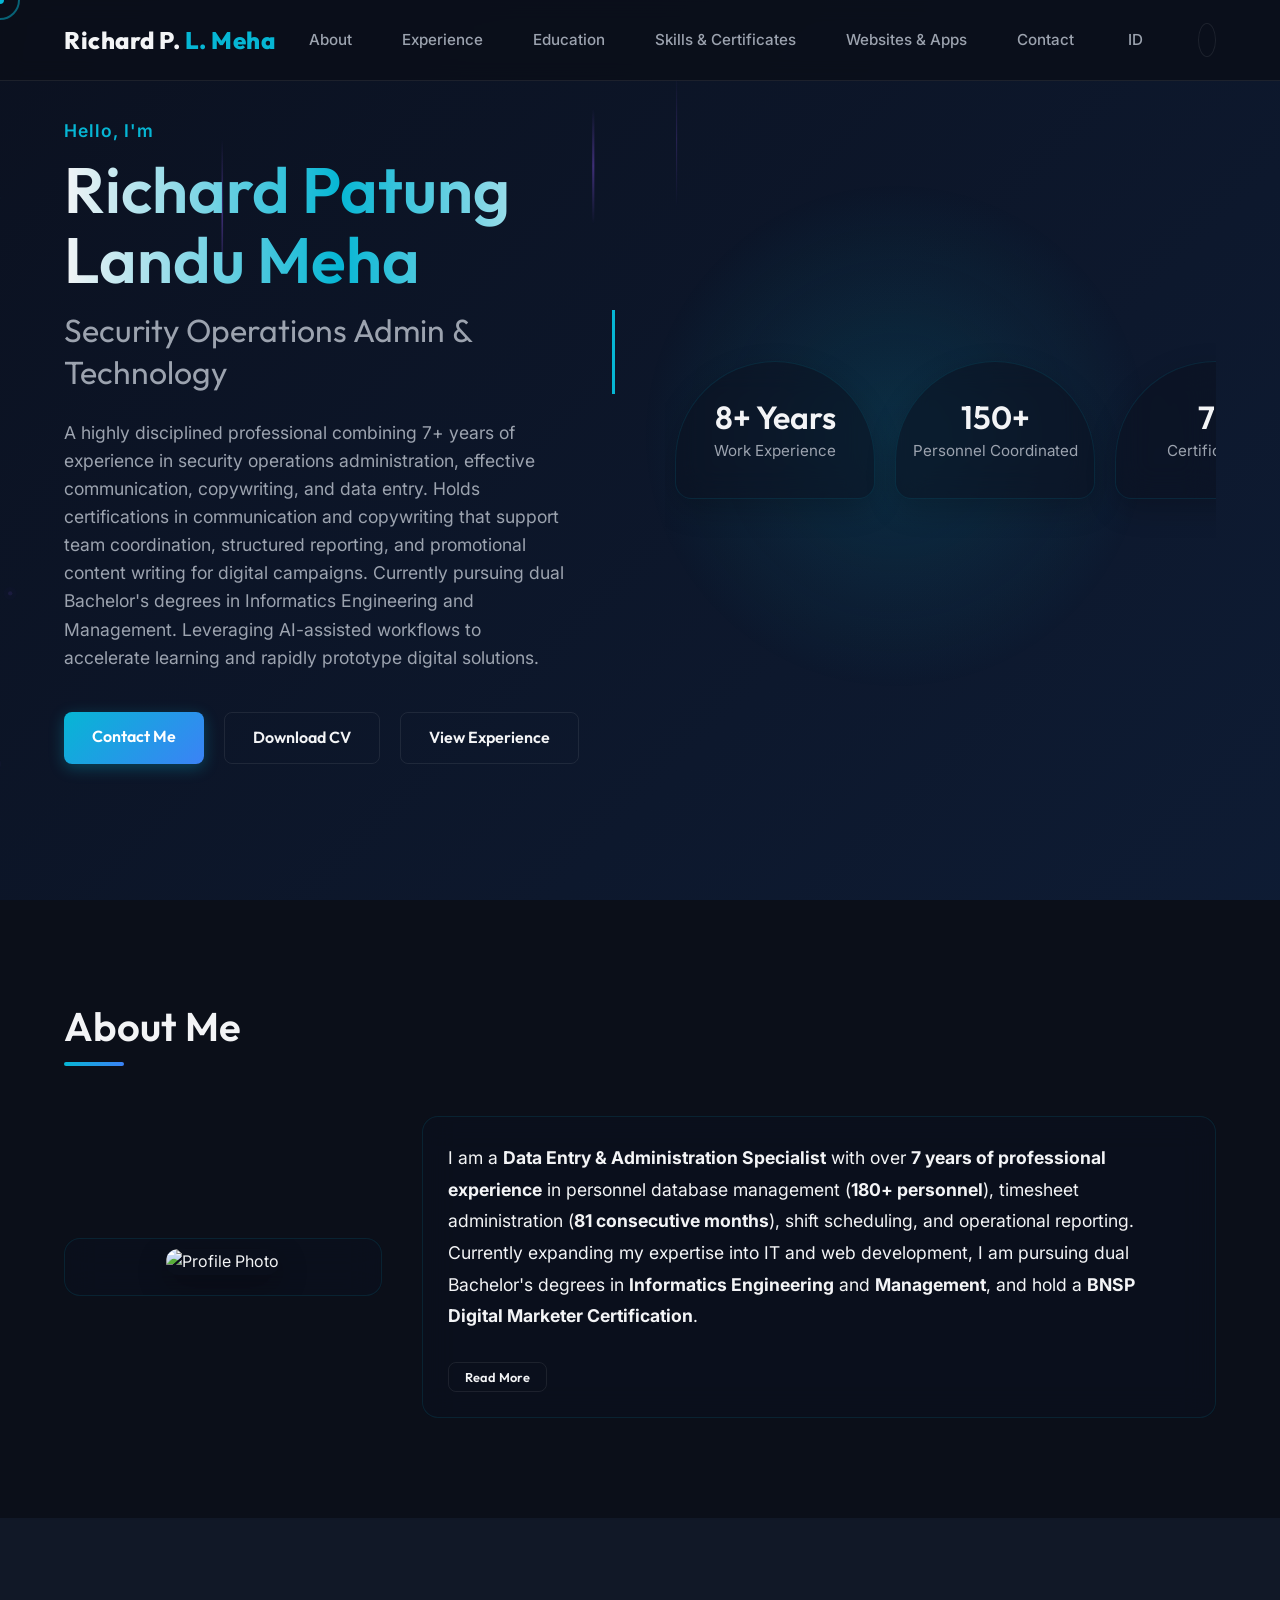
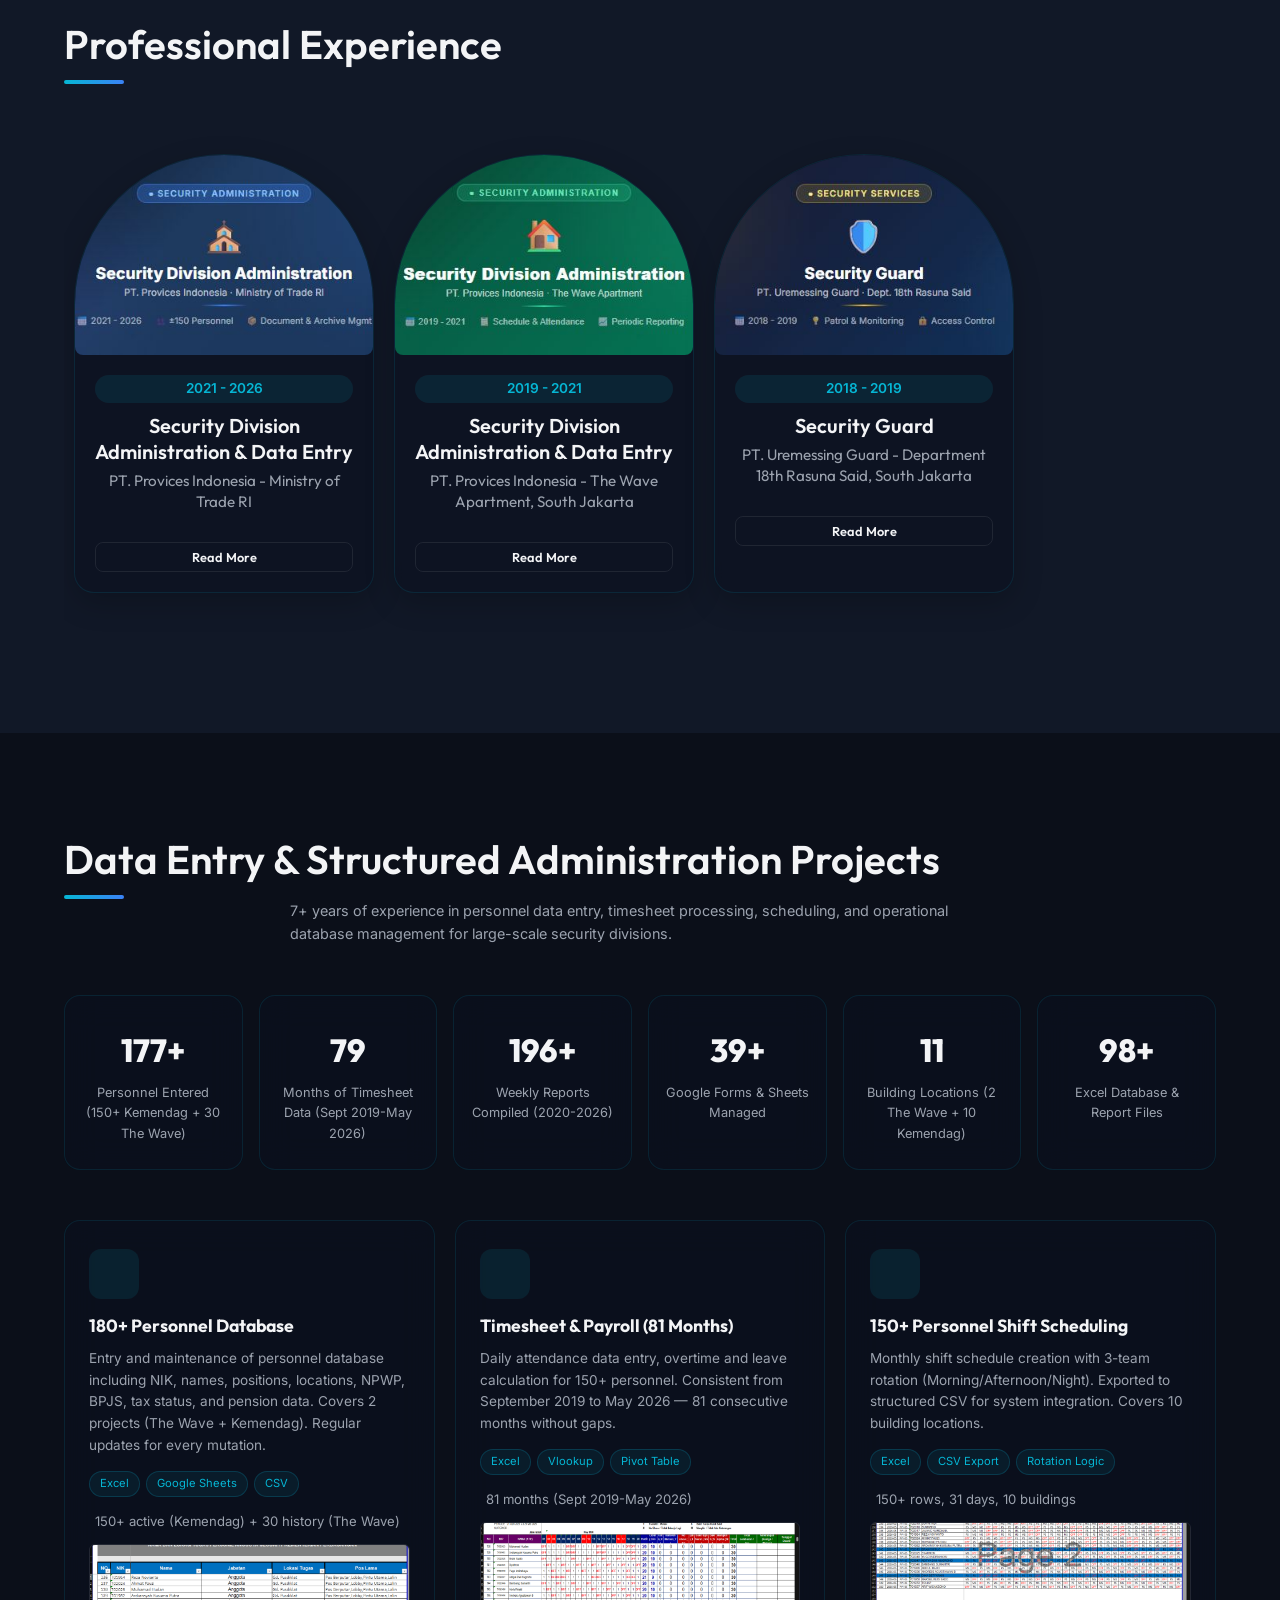
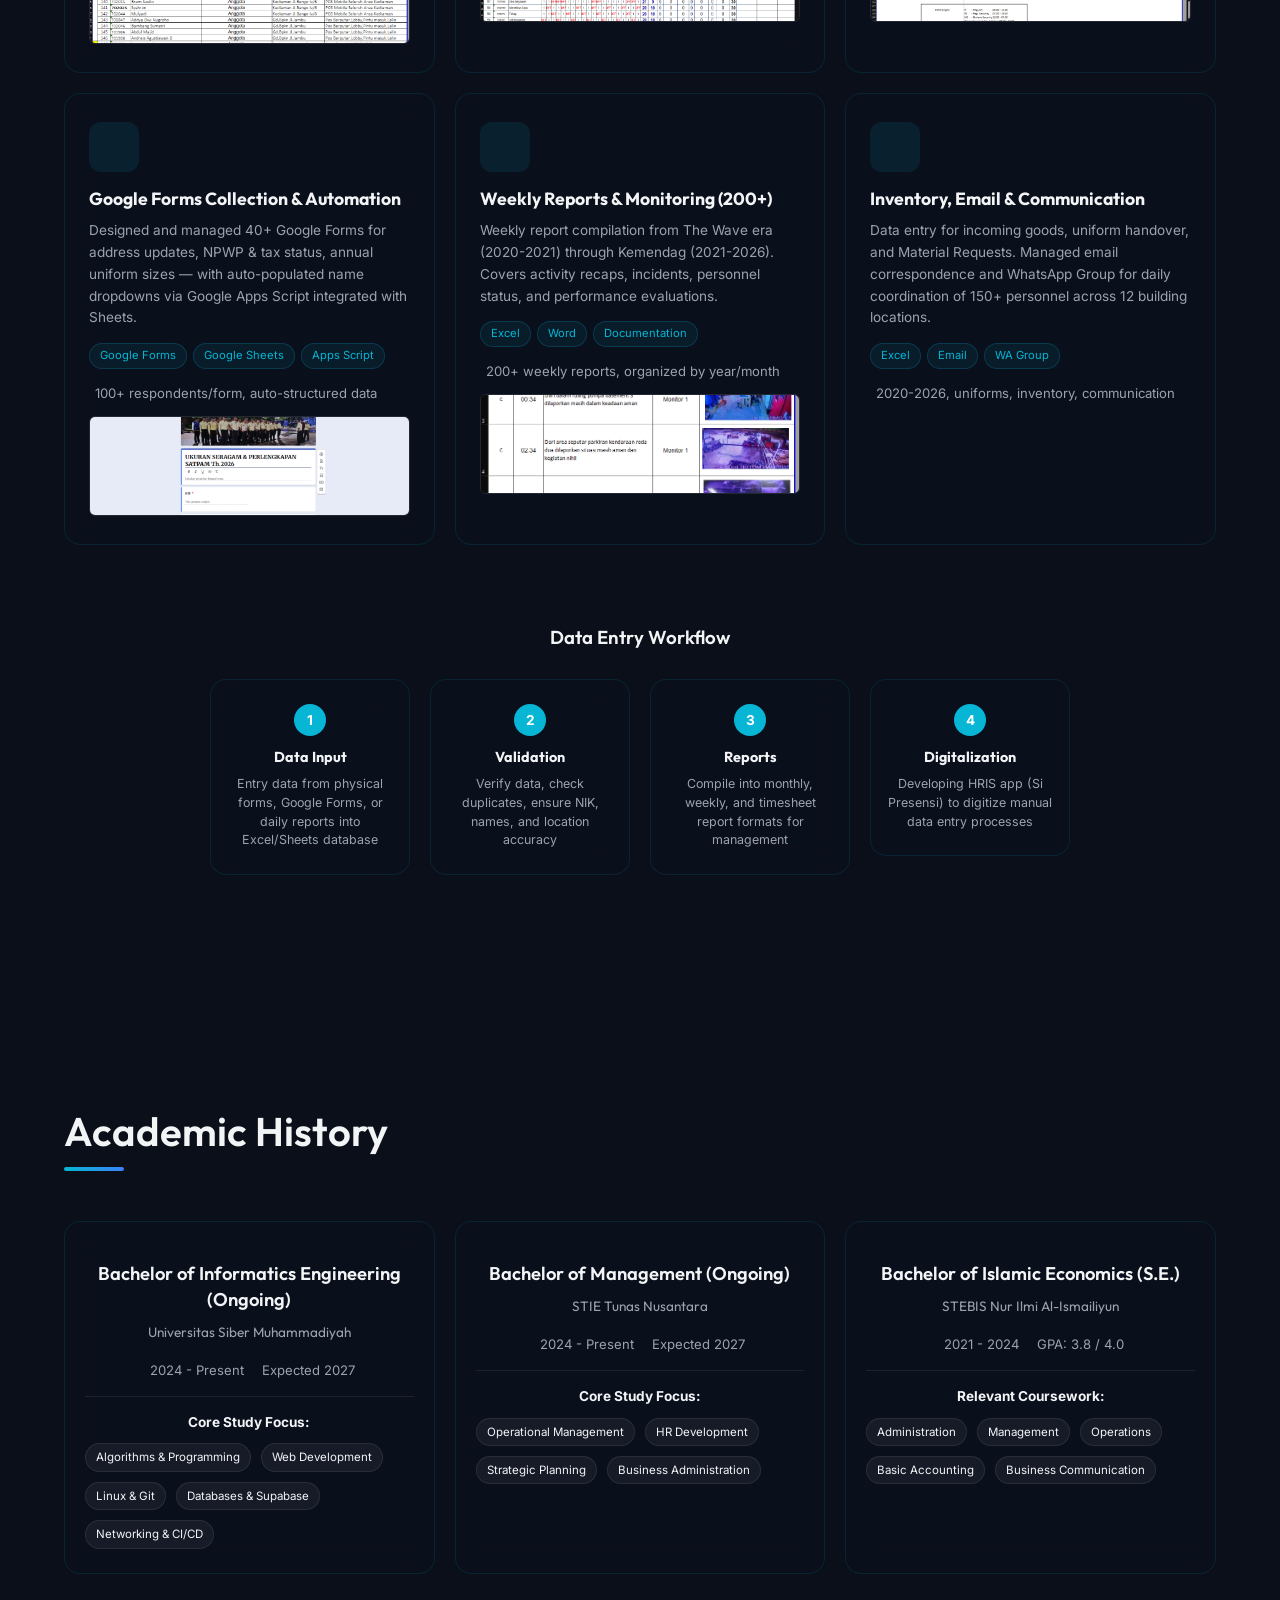
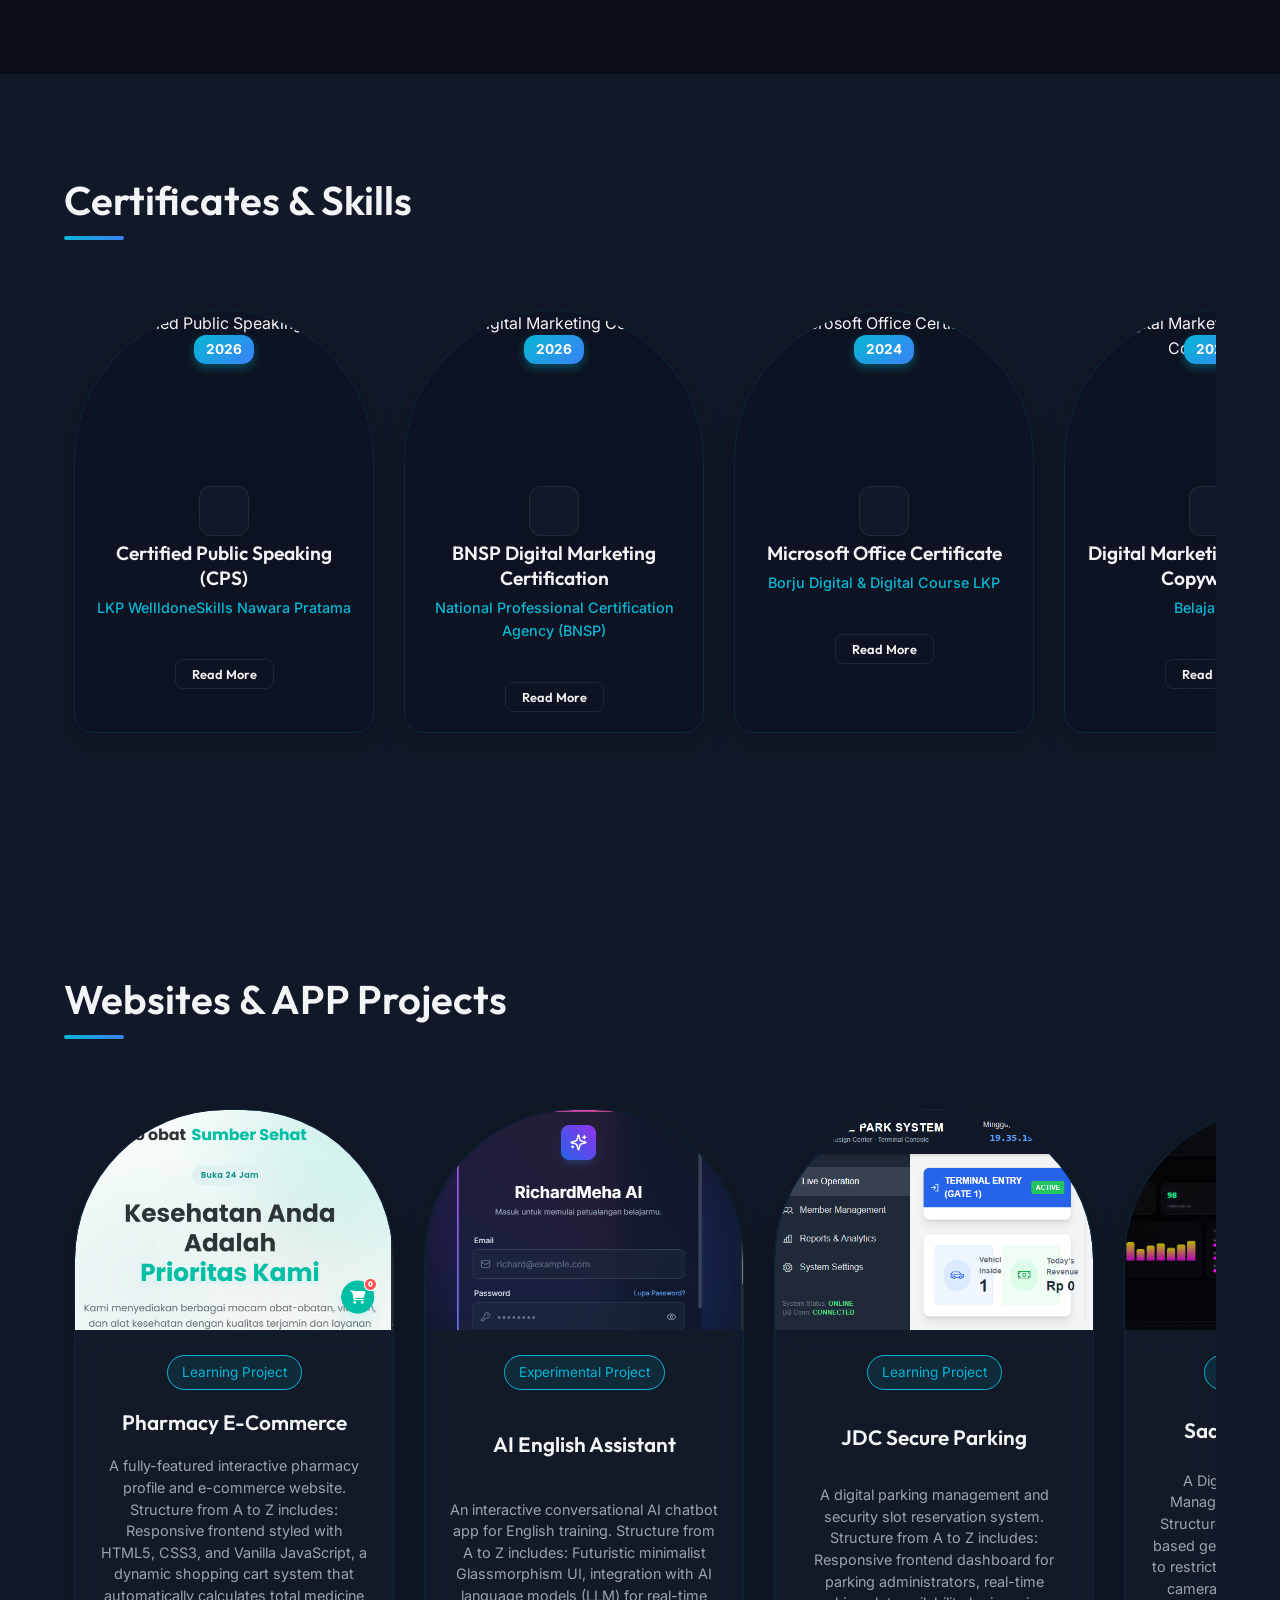
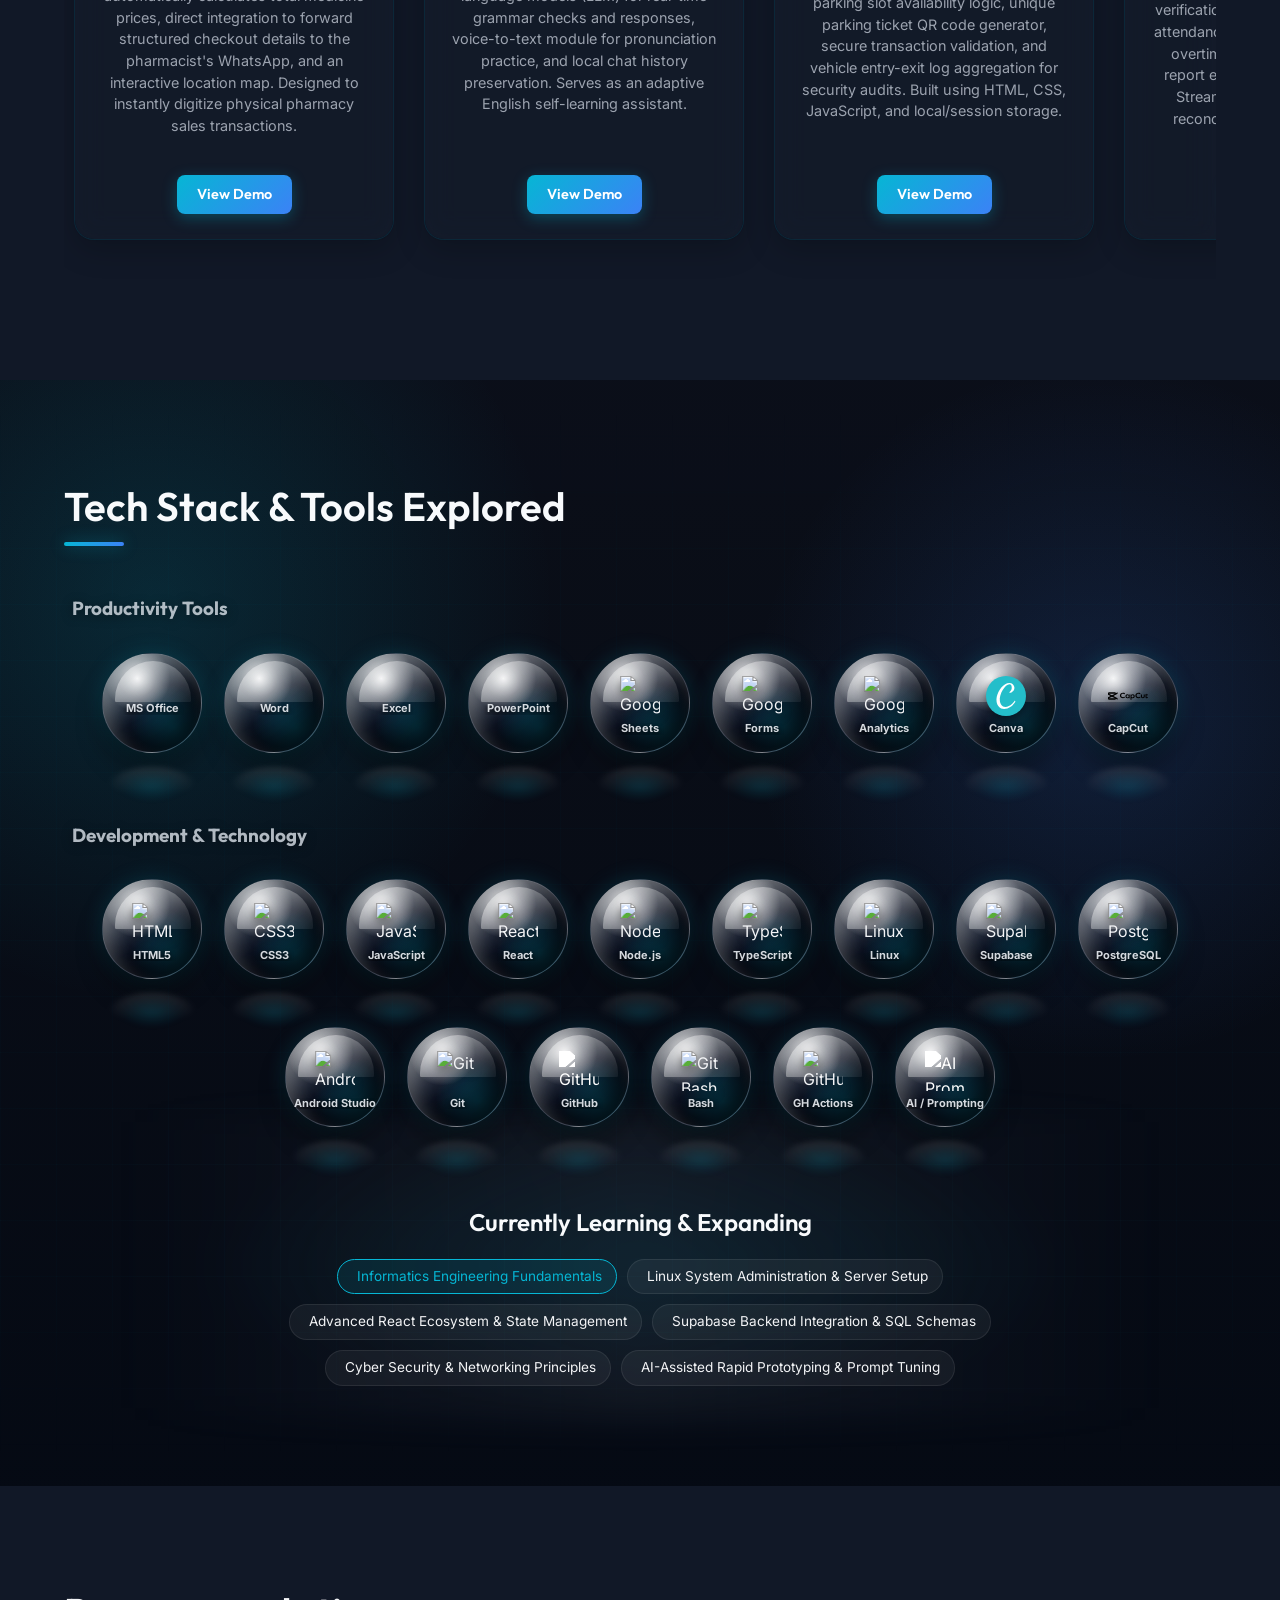
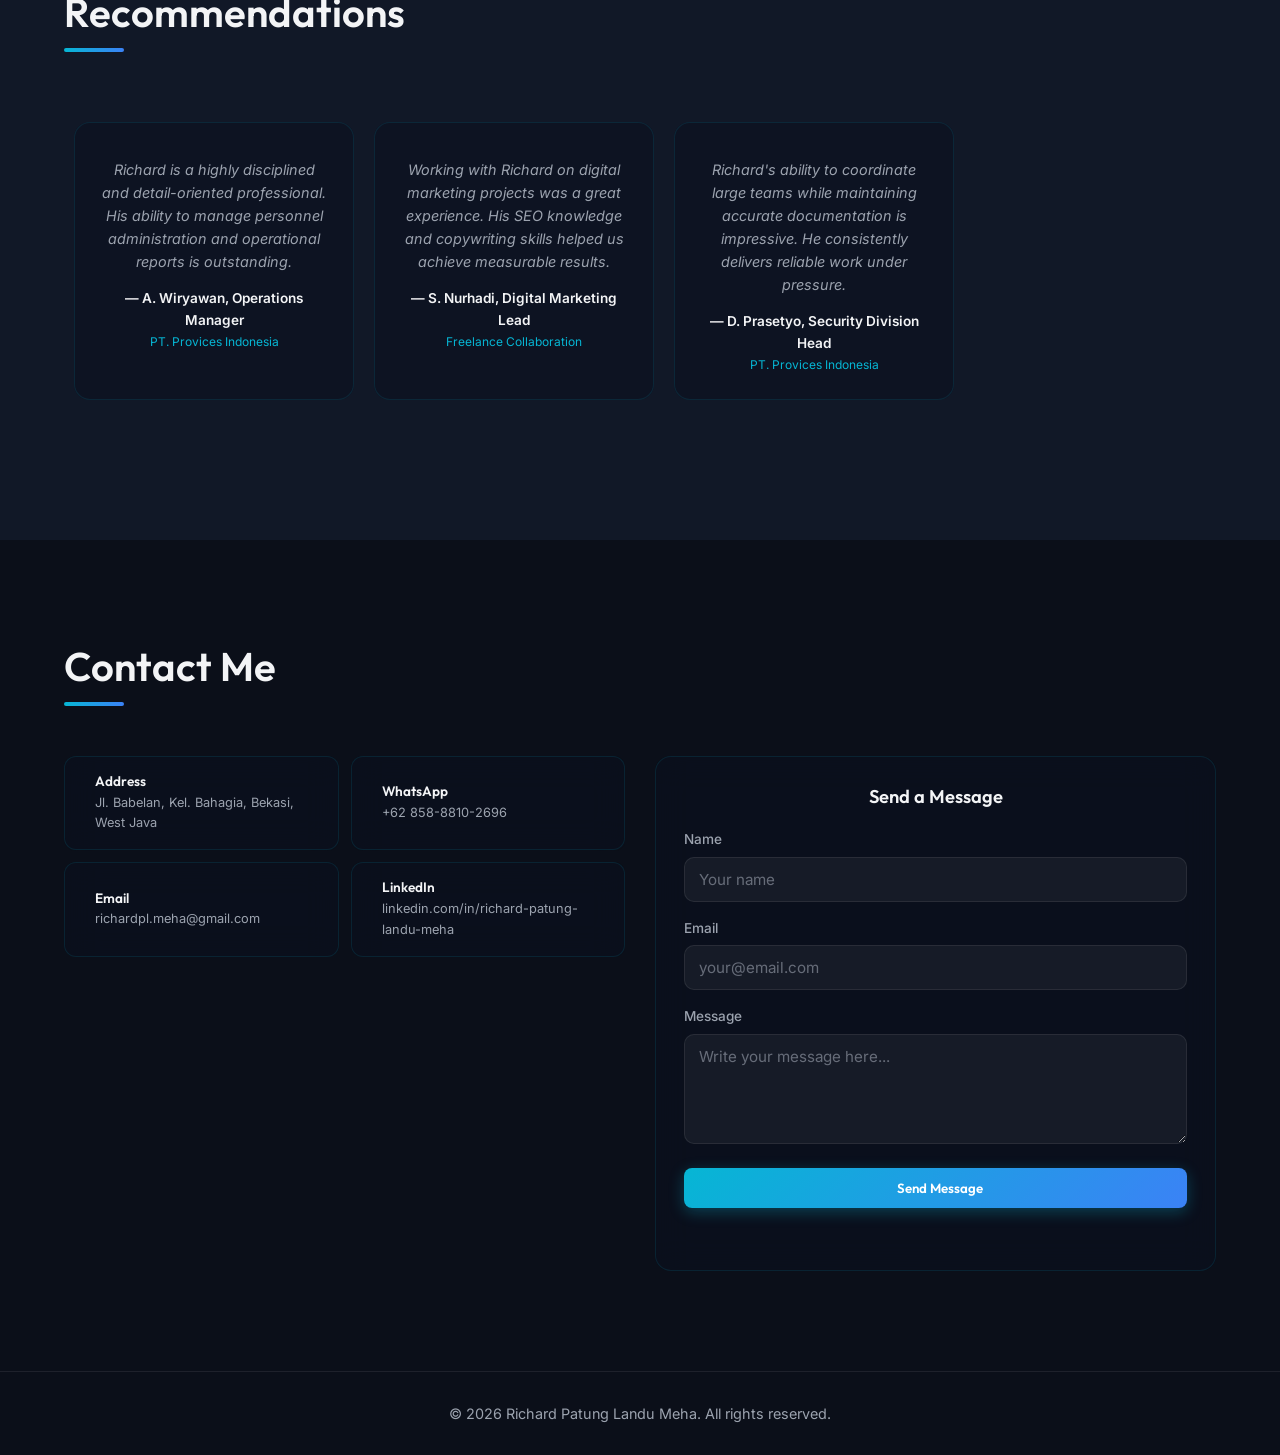
==== commit 949dd840: "feat: add detailed A-Z project descriptions in websites section" ====
--- a/index.html
+++ b/index.html
@@ -651,8 +651,7 @@
                         <div class="web-info">
                             <span class="pill" style="background: rgba(6, 182, 212, 0.1); border-color: var(--accent-primary); color: var(--accent-primary); margin-bottom: 10px;">Learning Project</span>
                             <h3>Pharmacy E-Commerce</h3>
-                            <p>A full-featured pharmacy profile and e-commerce website with WhatsApp checkout
-                                integration and dynamic cart calculation.</p>
+                            <p>A fully-featured interactive pharmacy profile and e-commerce website. Structure from A to Z includes: Responsive frontend styled with HTML5, CSS3, and Vanilla JavaScript, a dynamic shopping cart system that automatically calculates total medicine prices, direct integration to forward structured checkout details to the pharmacist's WhatsApp, and an interactive location map. Designed to instantly digitize physical pharmacy sales transactions.</p>
                             <a href="https://rihard-cyber.github.io/toko-obat-sumber-sehat/Apotek/" target="_blank"
                                 rel="noopener noreferrer" class="btn btn-primary"
                                 style="margin-top: 15px; padding: 8px 20px; font-size: 0.9rem;">View Demo</a>
@@ -670,7 +669,7 @@
                         <div class="web-info">
                             <span class="pill" style="background: rgba(6, 182, 212, 0.1); border-color: var(--accent-primary); color: var(--accent-primary); margin-bottom: 10px;">Experimental Project</span>
                             <h3>AI English Assistant</h3>
-                            <p>An interactive, AI-powered conversational application designed to help users master English grammar, speaking, and vocabulary in real time.</p>
+                            <p>An interactive conversational AI chatbot app for English training. Structure from A to Z includes: Futuristic minimalist Glassmorphism UI, integration with AI language models (LLM) for real-time grammar checks and responses, voice-to-text module for pronunciation practice, and local chat history preservation. Serves as an adaptive English self-learning assistant.</p>
                             <a href="https://rihard-cyber.github.io/app-Ai-RIchard-English/" target="_blank"
                                 rel="noopener noreferrer" class="btn btn-primary"
                                 style="margin-top: 15px; padding: 8px 20px; font-size: 0.9rem;">View Demo</a>
@@ -688,7 +687,7 @@
                         <div class="web-info">
                             <span class="pill" style="background: rgba(6, 182, 212, 0.1); border-color: var(--accent-primary); color: var(--accent-primary); margin-bottom: 10px;">Learning Project</span>
                             <h3>JDC Secure Parking</h3>
-                            <p>A robust digital parking management system featuring real-time slot checking, secure booking validation, and parking entry verification.</p>
+                            <p>A digital parking management and security slot reservation system. Structure from A to Z includes: Responsive frontend dashboard for parking administrators, real-time parking slot availability logic, unique parking ticket QR code generator, secure transaction validation, and vehicle entry-exit log aggregation for security audits. Built using HTML, CSS, JavaScript, and local/session storage.</p>
                             <a href="https://rihard-cyber.github.io/jdc-parking/" target="_blank"
                                 rel="noopener noreferrer" class="btn btn-primary"
                                 style="margin-top: 15px; padding: 8px 20px; font-size: 0.9rem;">View Demo</a>
@@ -706,7 +705,7 @@
                         <div class="web-info">
                             <span class="pill" style="background: rgba(6, 182, 212, 0.1); border-color: var(--accent-primary); color: var(--accent-primary); margin-bottom: 10px;">Experimental Project</span>
                             <h3>SaaS HRIS Si Presensi</h3>
-                            <p>An enterprise-grade Human Resource Information System and digital attendance booking application featuring real-time geofencing and timesheet reporting.</p>
+                            <p>A Digital HRIS and Attendance Management Information System. Structure from A to Z includes: GPS-based geofencing map using LeafletJS to restrict employee attendance radius, camera capture for anti-mock GPS verification, admin dashboard for daily attendance summaries and automated overtime calculation, and monthly report export in Excel/CSV formats. Streamlines monthly attendance reconciliation for 150+ personnel.</p>
                             <a href="https://rihard-cyber.github.io/Aplikasi_Absensi/" target="_blank"
                                 rel="noopener noreferrer" class="btn btn-primary"
                                 style="margin-top: 15px; padding: 8px 20px; font-size: 0.9rem;">View Demo</a>
@@ -724,12 +723,13 @@
                         <div class="web-info">
                             <span class="pill" style="background: rgba(6, 182, 212, 0.1); border-color: var(--accent-primary); color: var(--accent-primary); margin-bottom: 10px;">Personal Project</span>
                             <h3>Digital Marketing Page</h3>
-                            <p>A high-converting, premium landing page designed for professional campaigns, copywriting, and search engine visibility mapping.</p>
+                            <p>A premium promotional landing page optimized for high performance and lead conversion. Structure from A to Z includes: Interactive visual layout with Vanilla CSS, H1-H6 headings for maximum Google search indexability, image compression optimization for sub-1.5s load times, persuasive copywriting (AIDA model), and client lead capture form integration. Designed to maximize digital visibility of products.</p>
                             <a href="https://rihard-cyber.github.io/LANDING-PAGE-DIGITAL-MARKETING/" target="_blank"
                                 rel="noopener noreferrer" class="btn btn-primary"
                                 style="margin-top: 15px; padding: 8px 20px; font-size: 0.9rem;">View Demo</a>
                         </div>
                     </div>
+
                     <!-- Project 6 (Modern Portfolio) -->
                     <div class="web-card glow-border-card">
                         <div class="web-image-container">
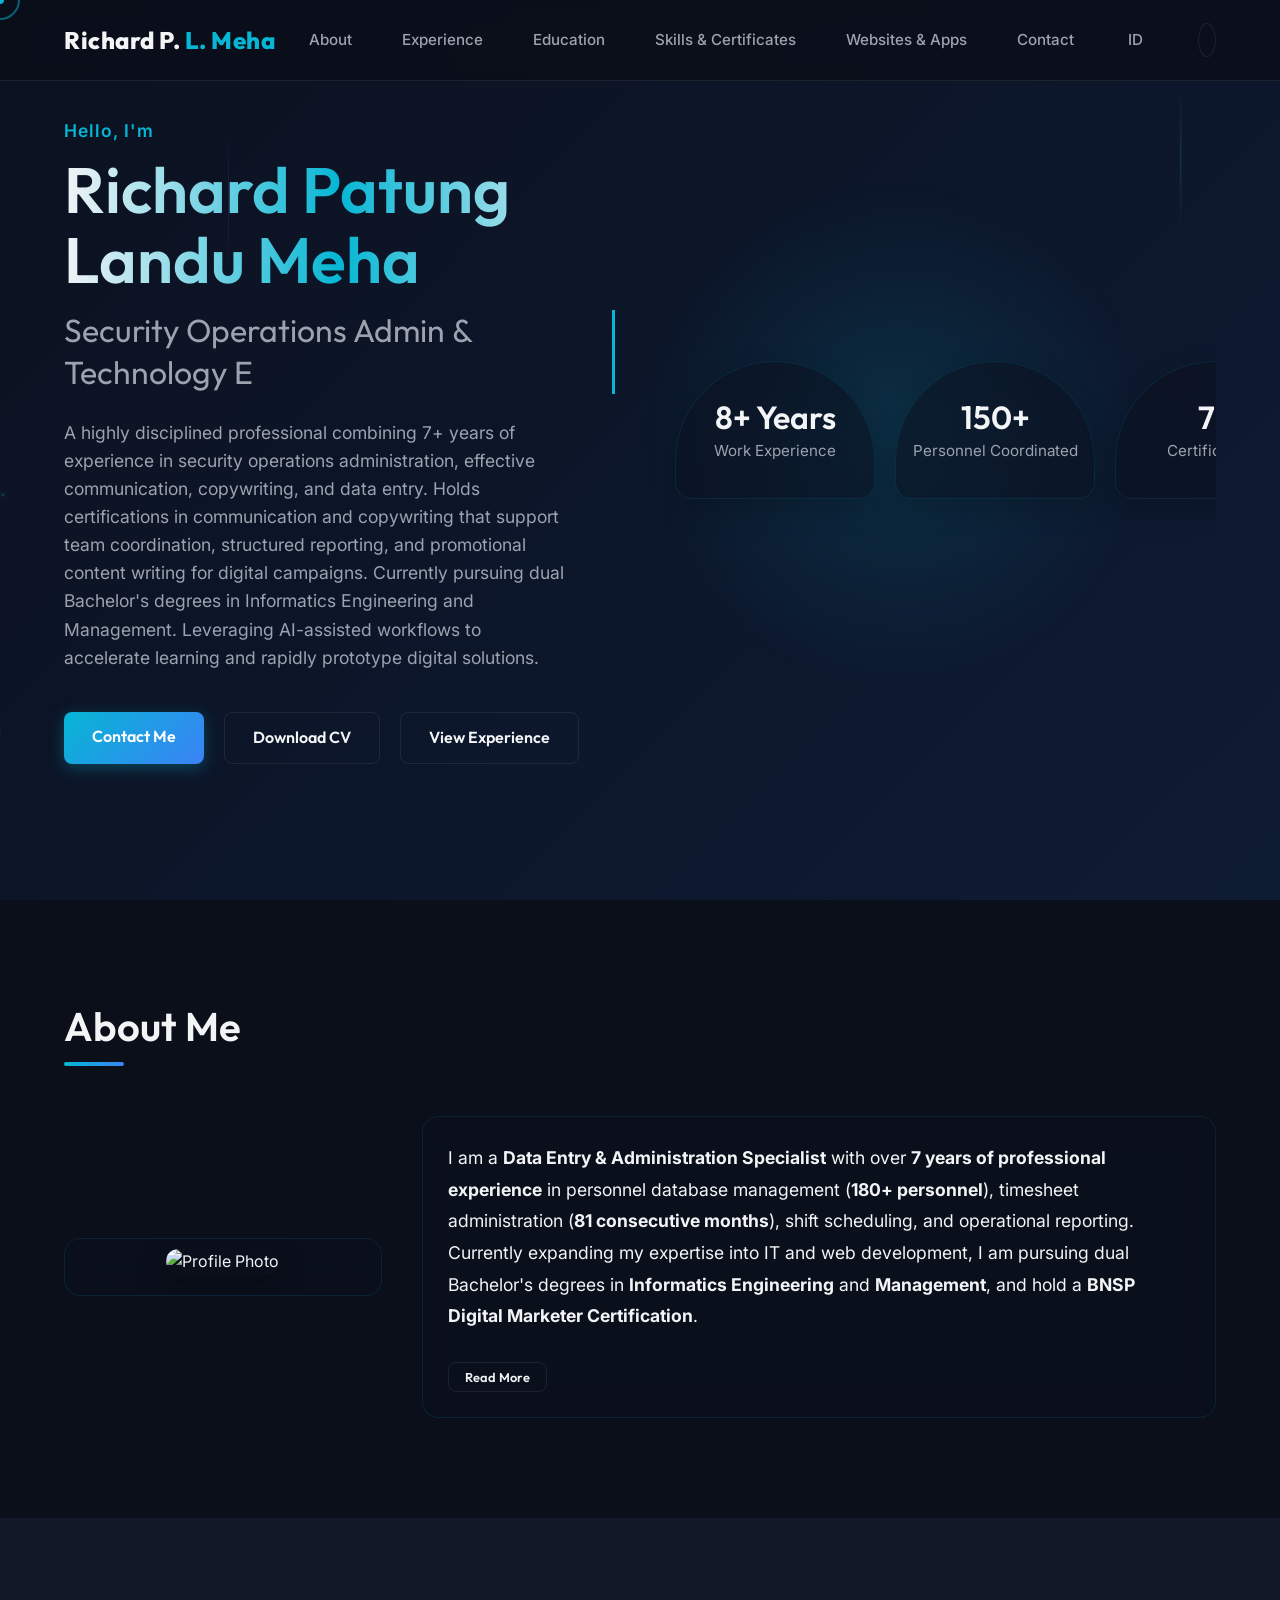
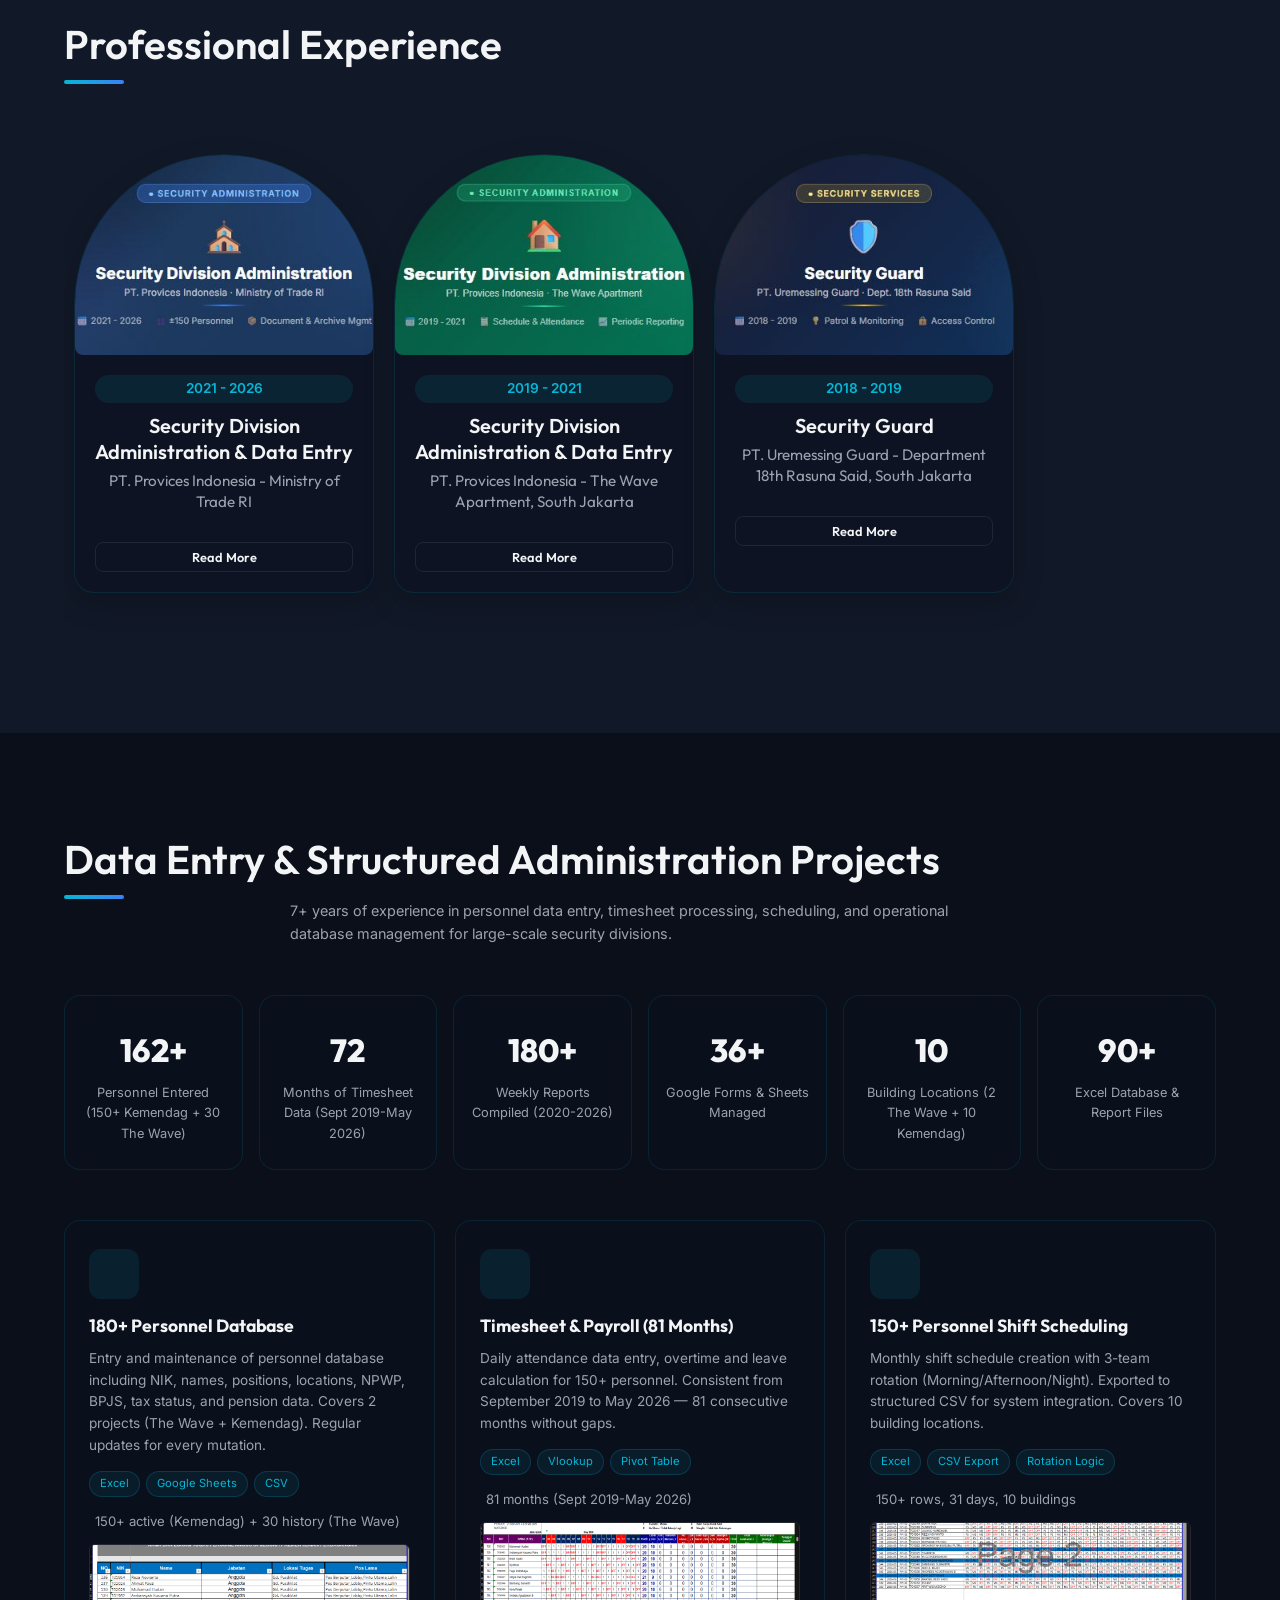
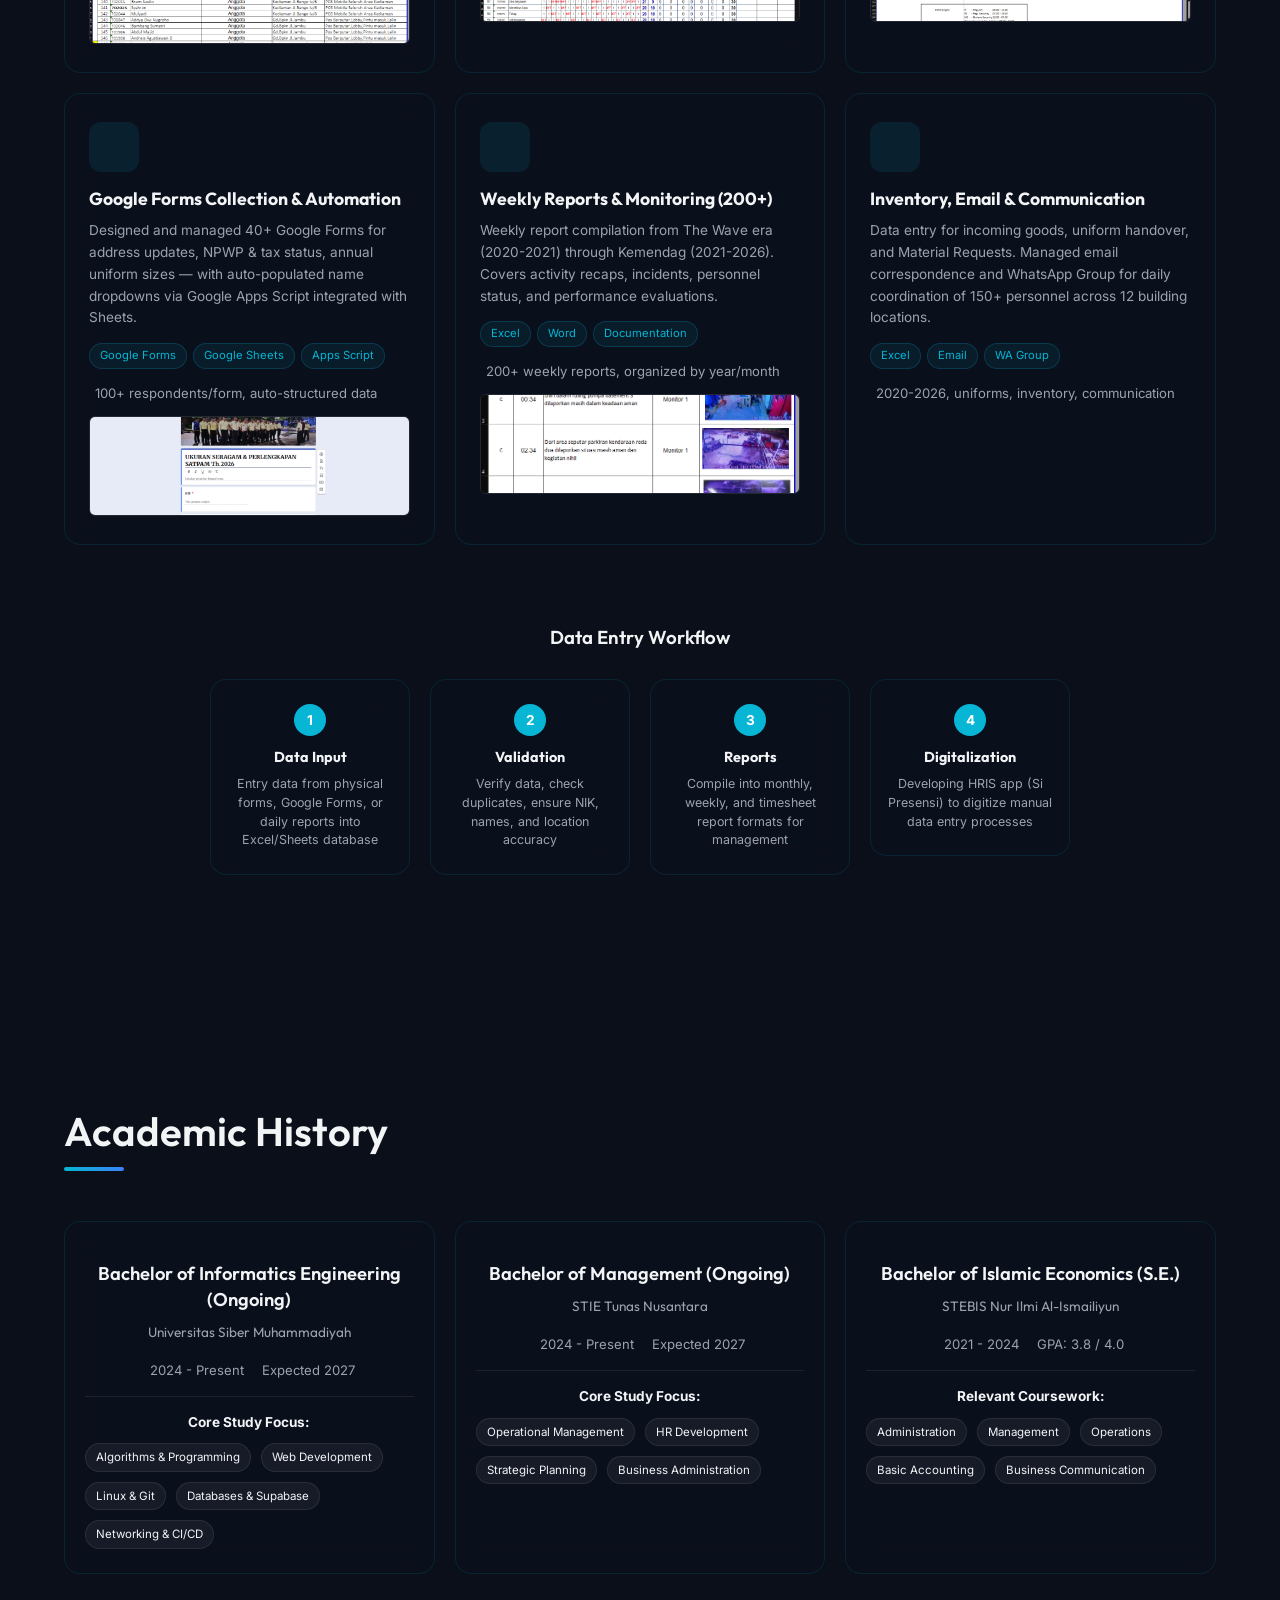
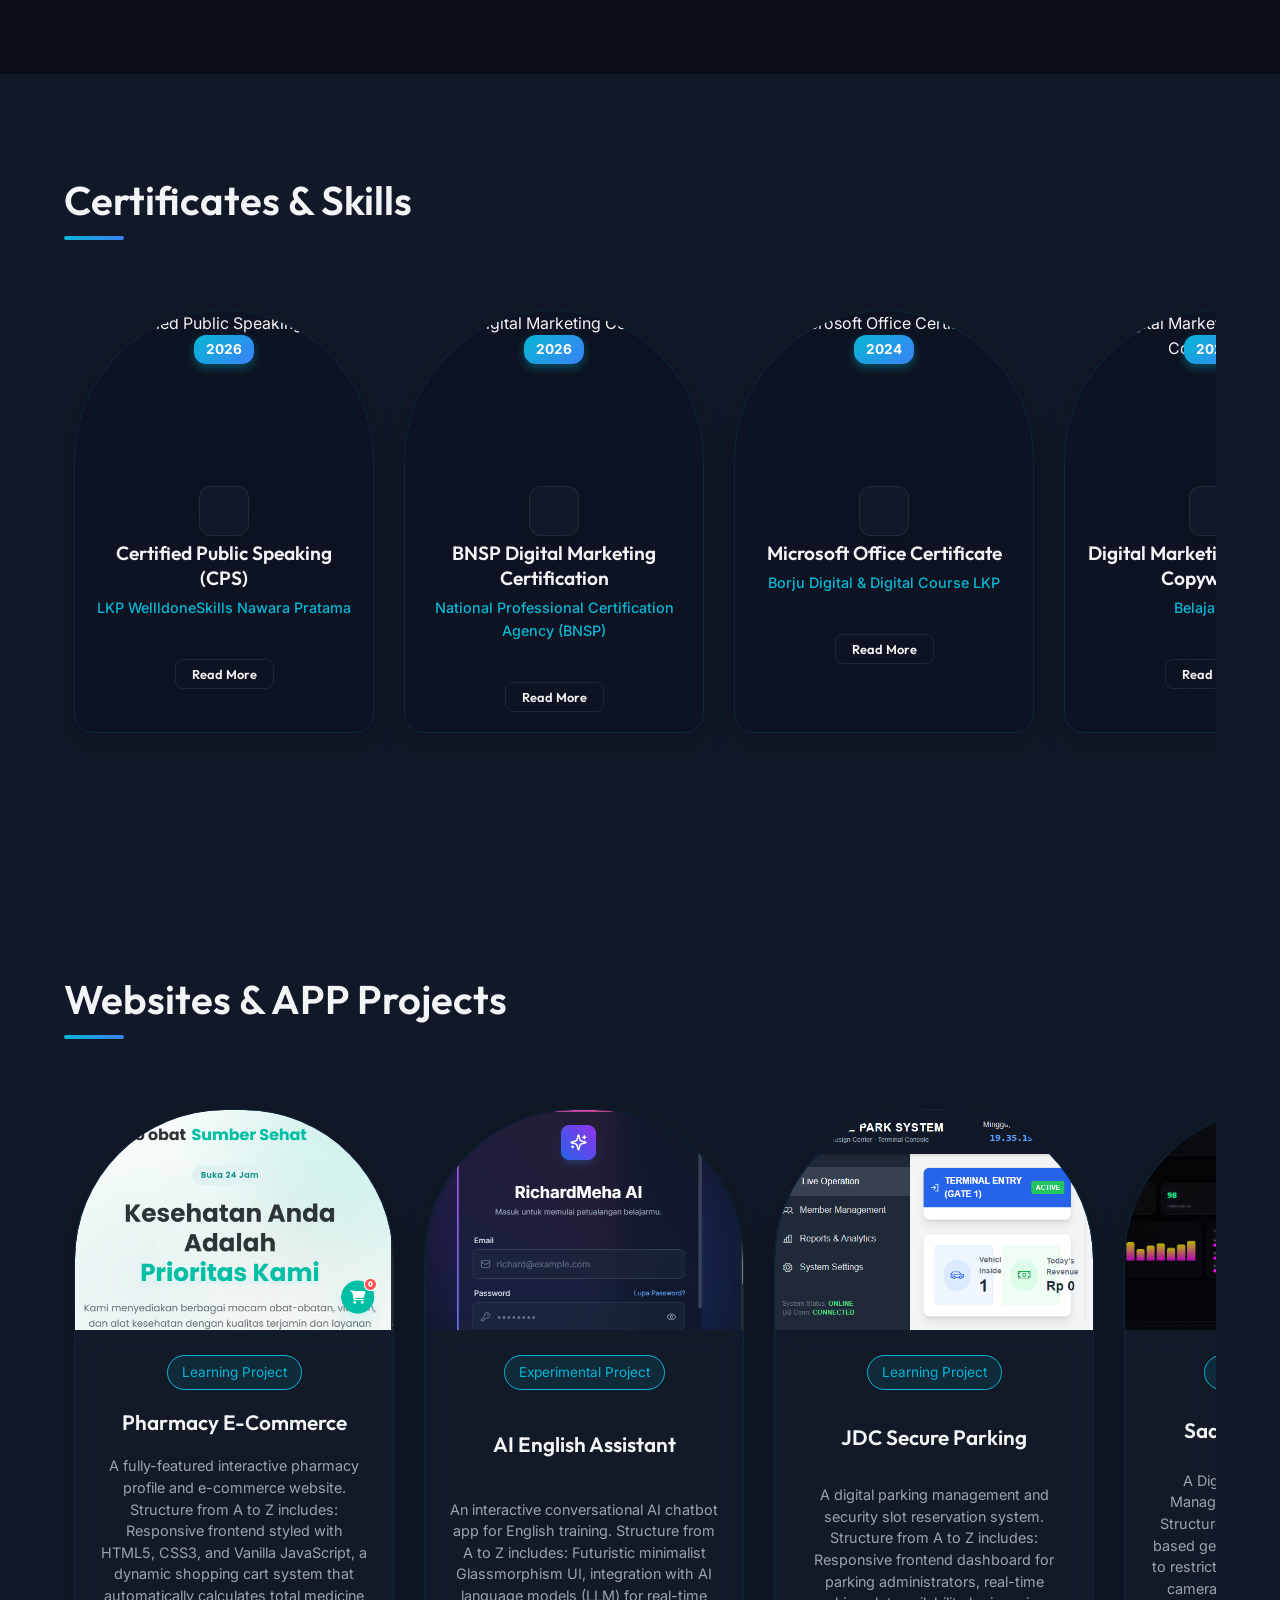
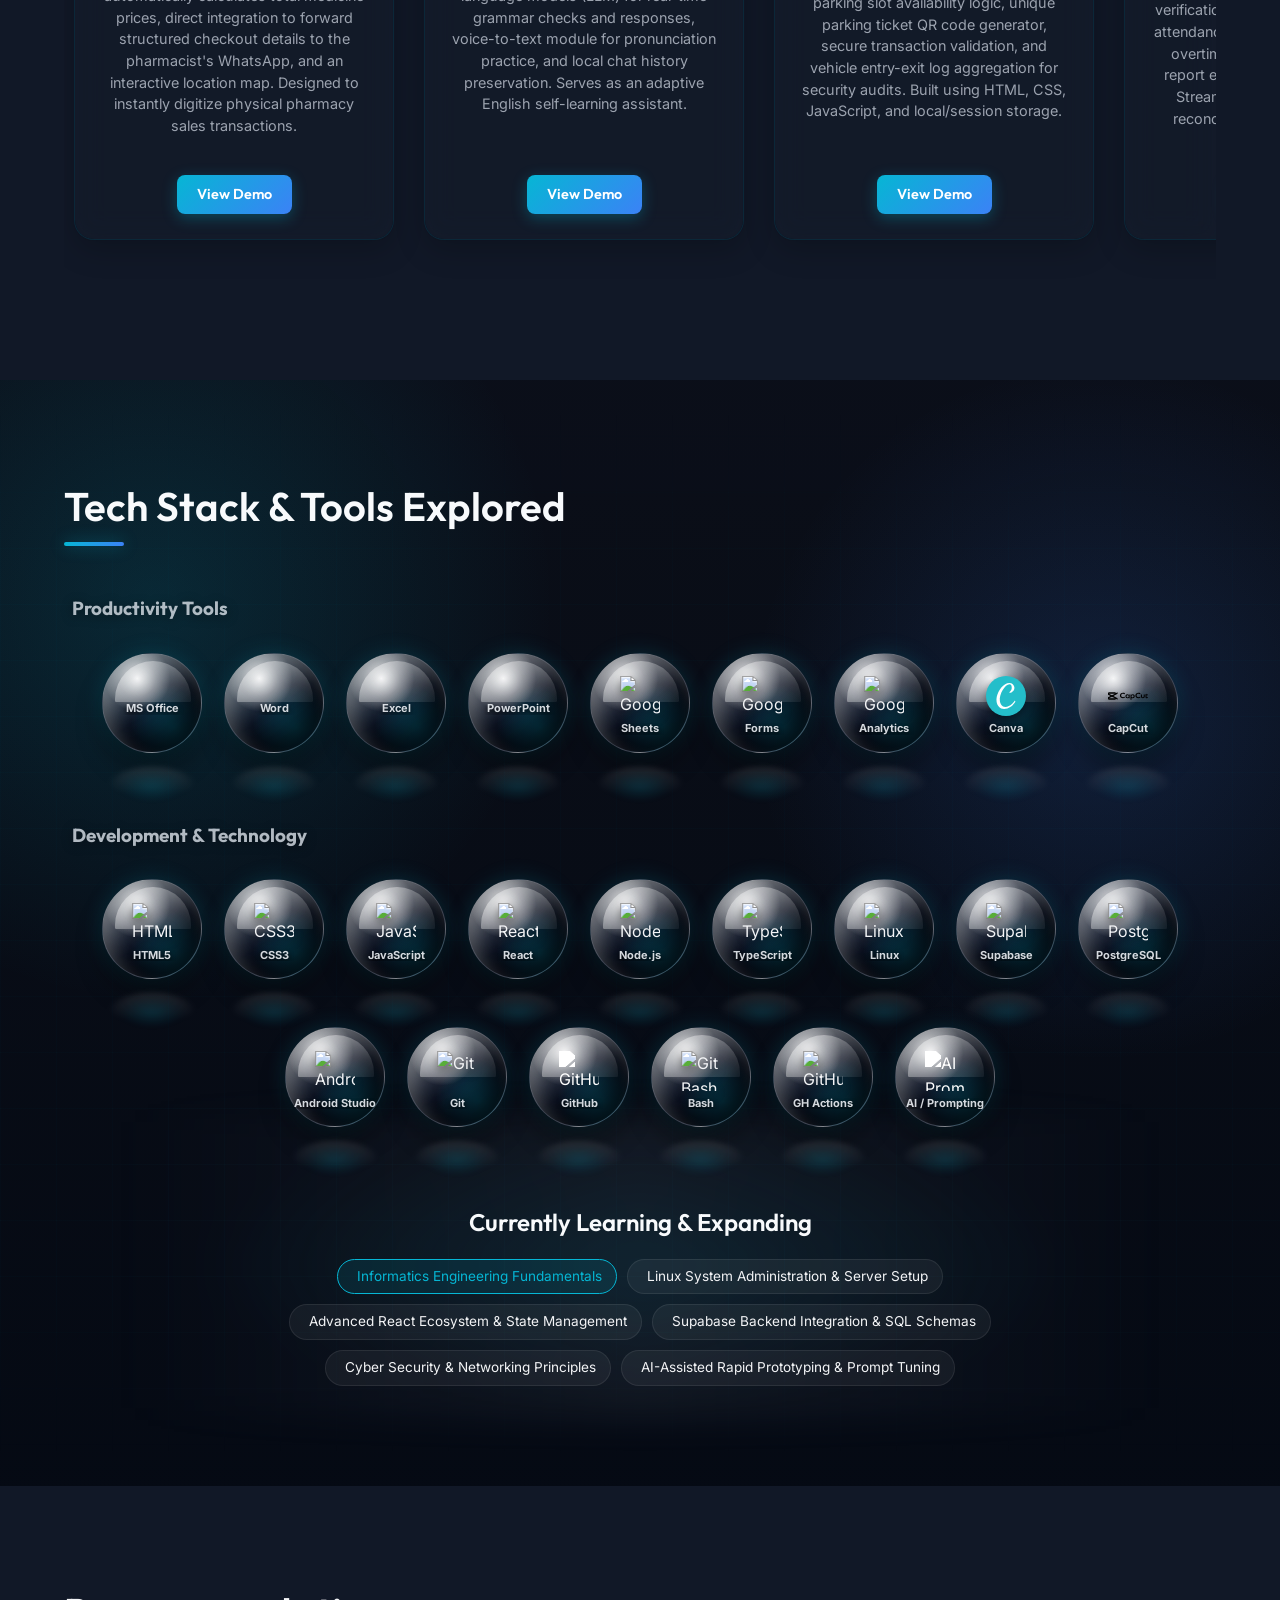
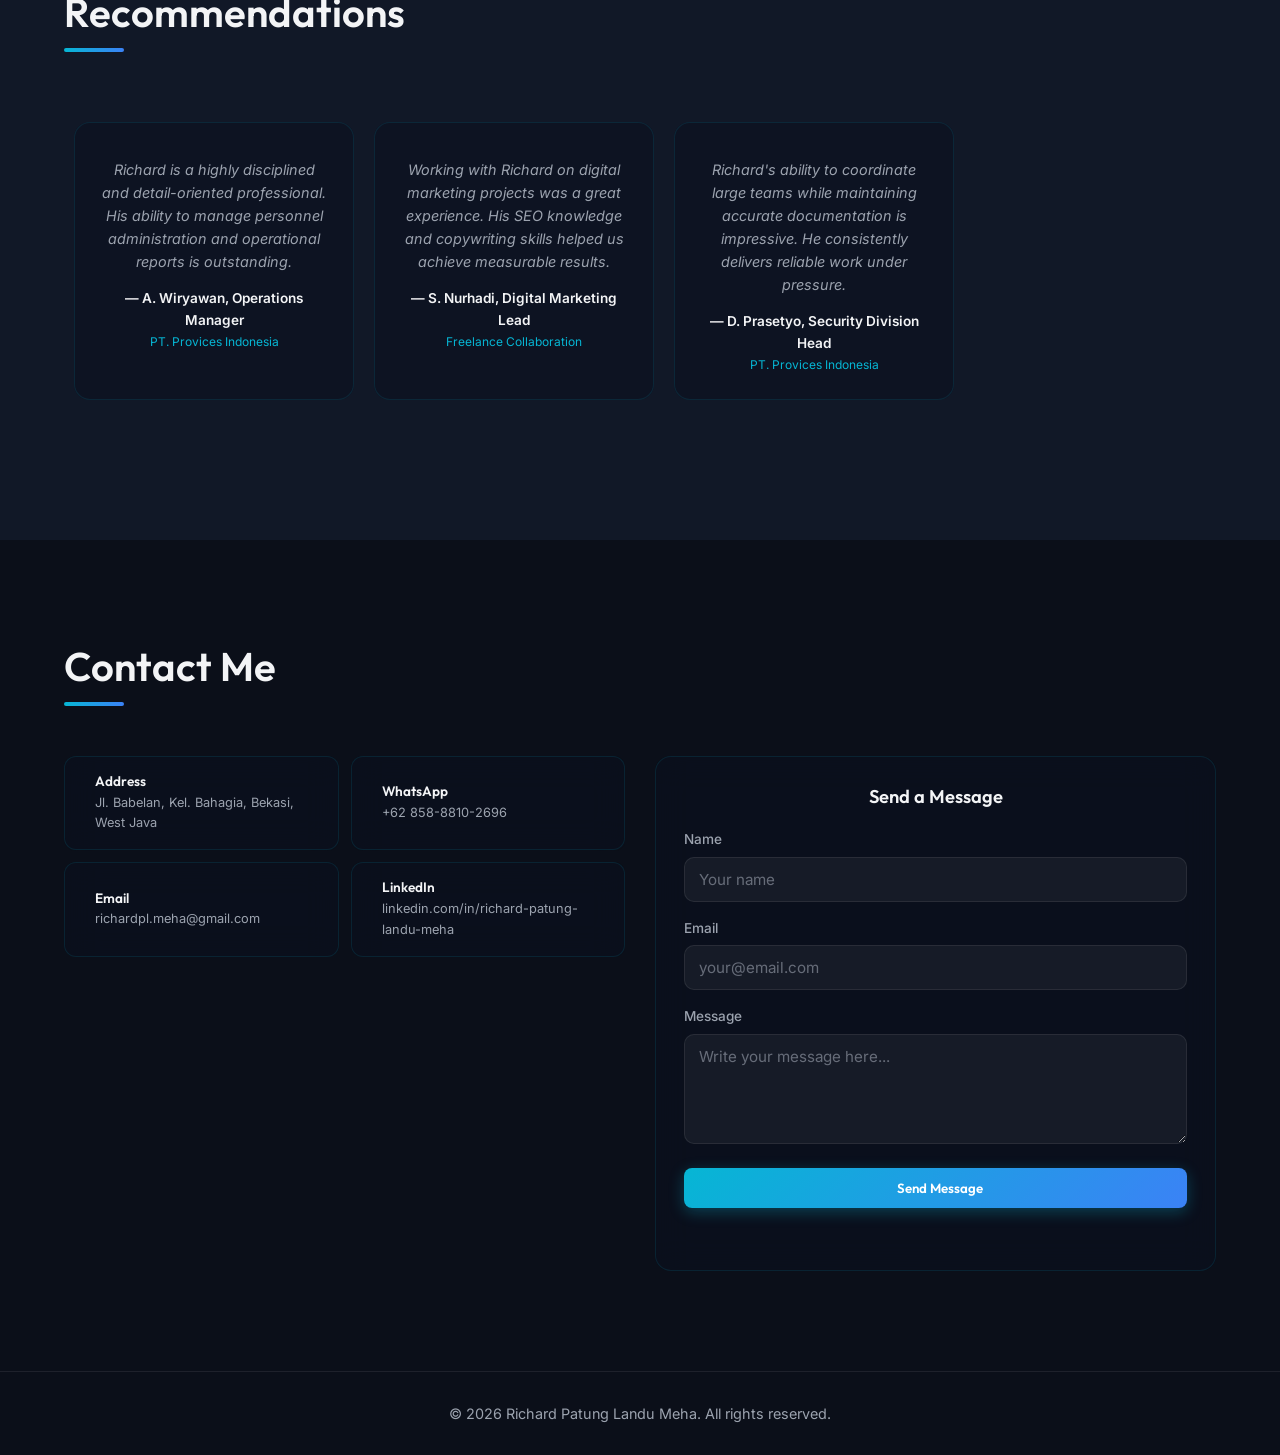
==== commit 95b0de8c: "maintanance" ====
--- a/index.html
+++ b/index.html
@@ -31,6 +31,7 @@
     <link rel="manifest" href="manifest.json">
     <meta name="theme-color" content="#06B6D4">
     <meta name="apple-mobile-web-app-capable" content="yes">
+    <meta name="mobile-web-app-capable" content="yes">
     <meta name="apple-mobile-web-app-status-bar-style" content="black-translucent">
 
     <!-- Google Fonts -->
@@ -904,7 +905,7 @@
                         <span class="tool-label">GH Actions</span>
                     </div>
                     <div class="tool-item" title="AI Prompt Engineering — Assisted Workflow">
-                        <img loading="lazy" src="https://cdn.simpleicons.org/openai" alt="AI Prompt Engineering" class="dark-invert">
+                        <img loading="lazy" src="https://cdn.jsdelivr.net/npm/simple-icons@latest/icons/openai.svg" alt="AI Prompt Engineering" class="dark-invert">
                         <span class="tool-label">AI / Prompting</span>
                     </div>
                 </div>
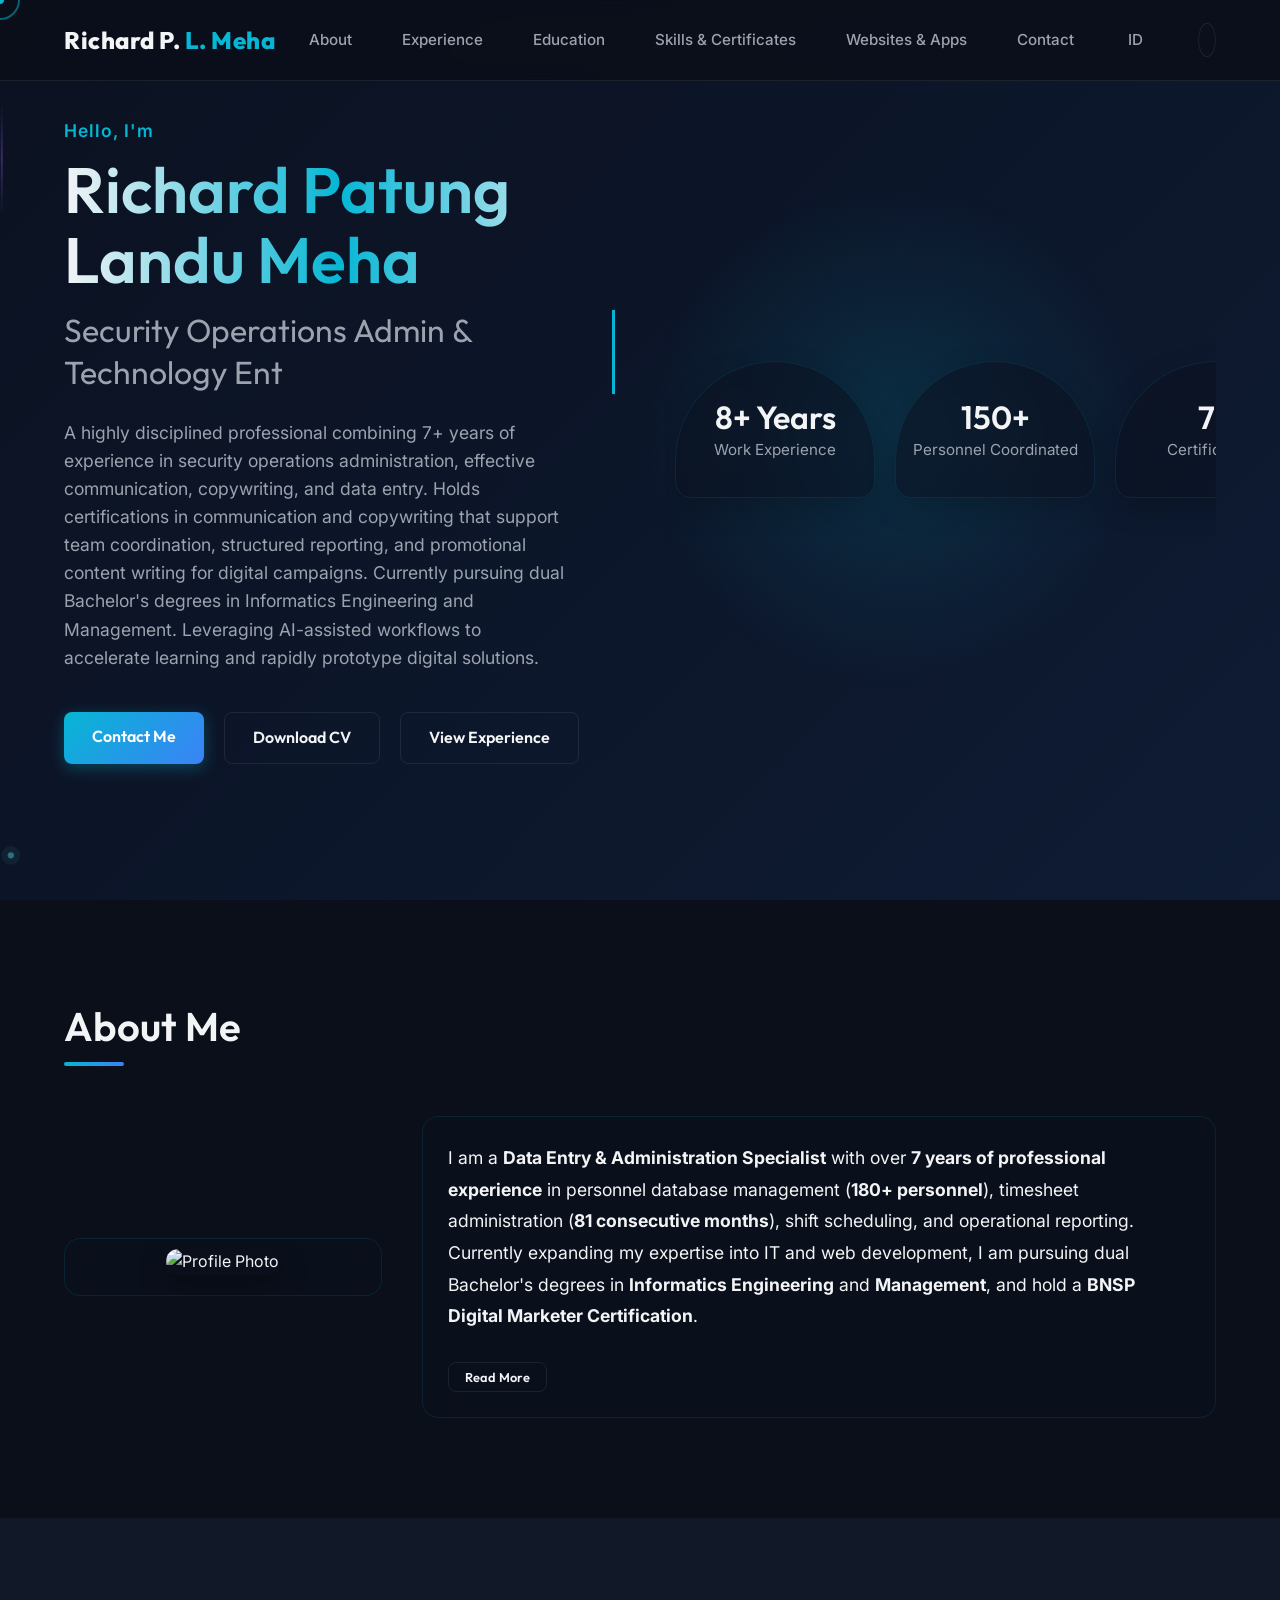
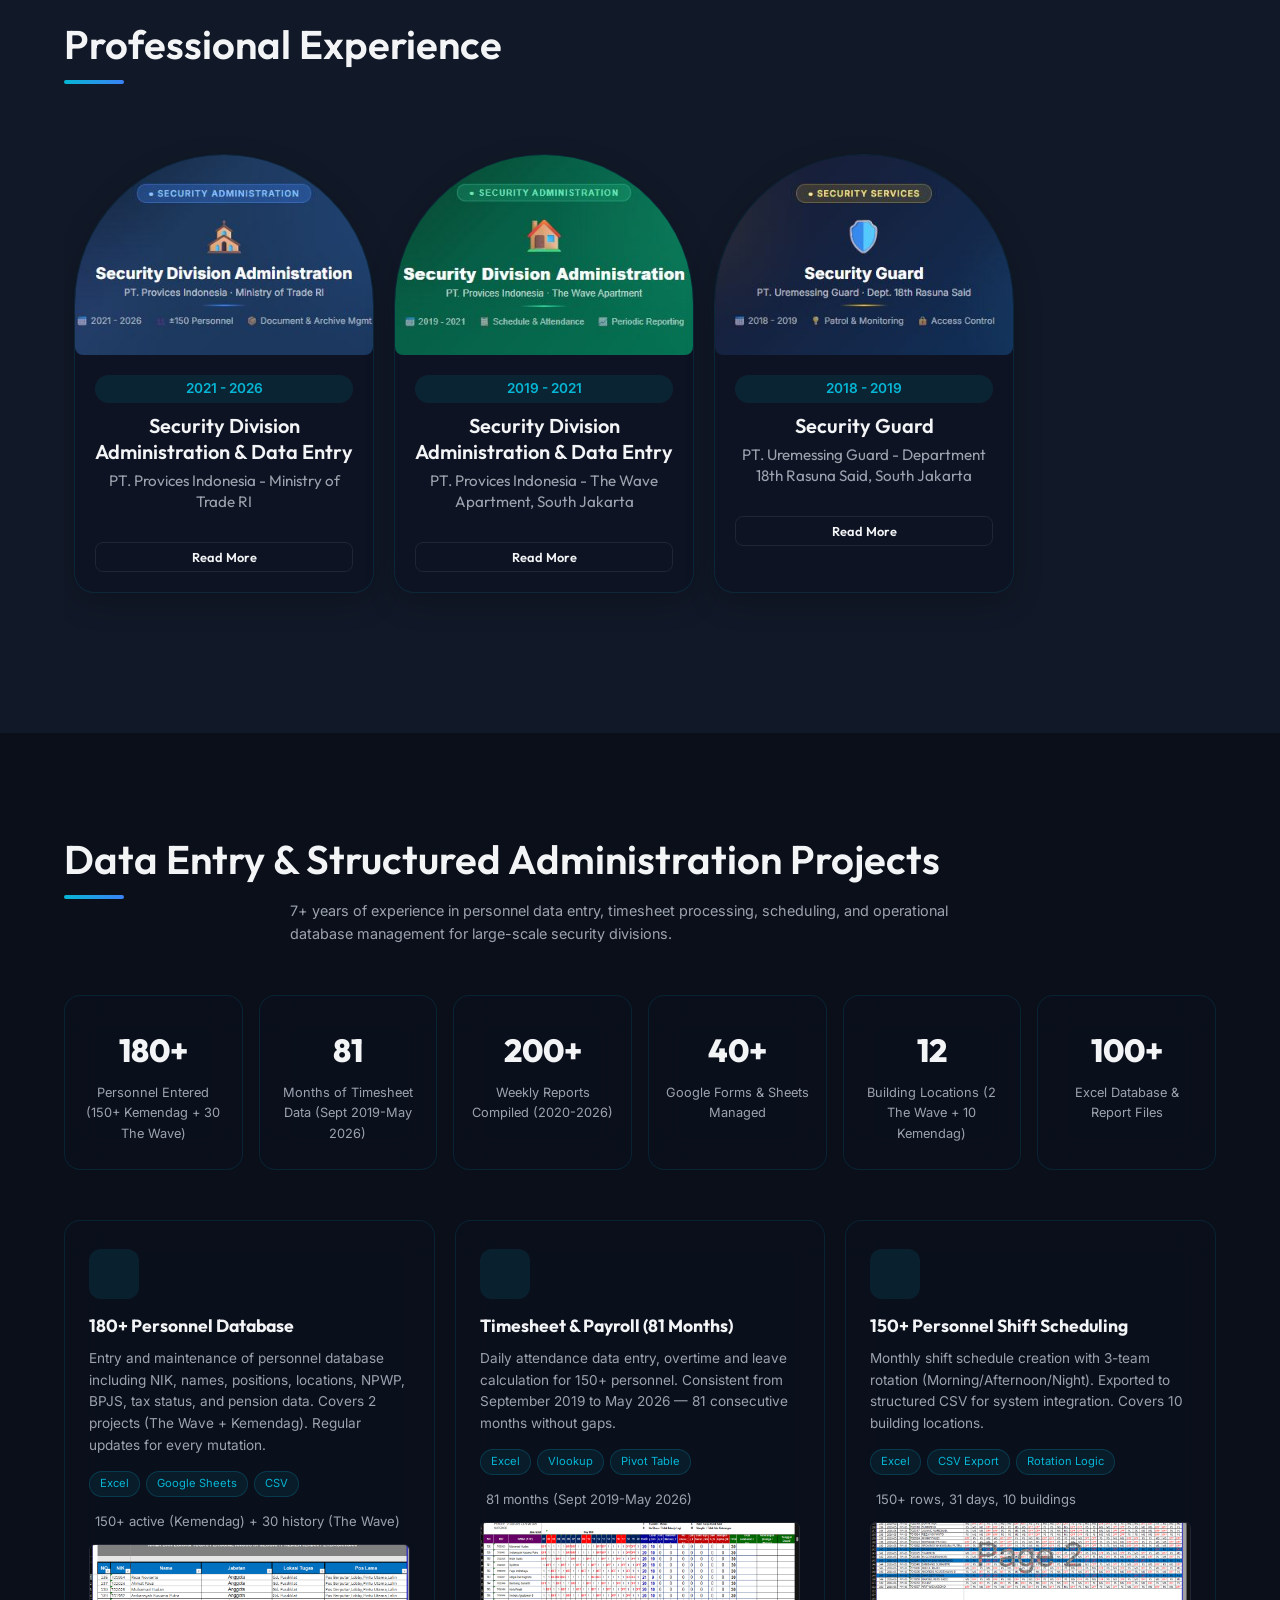
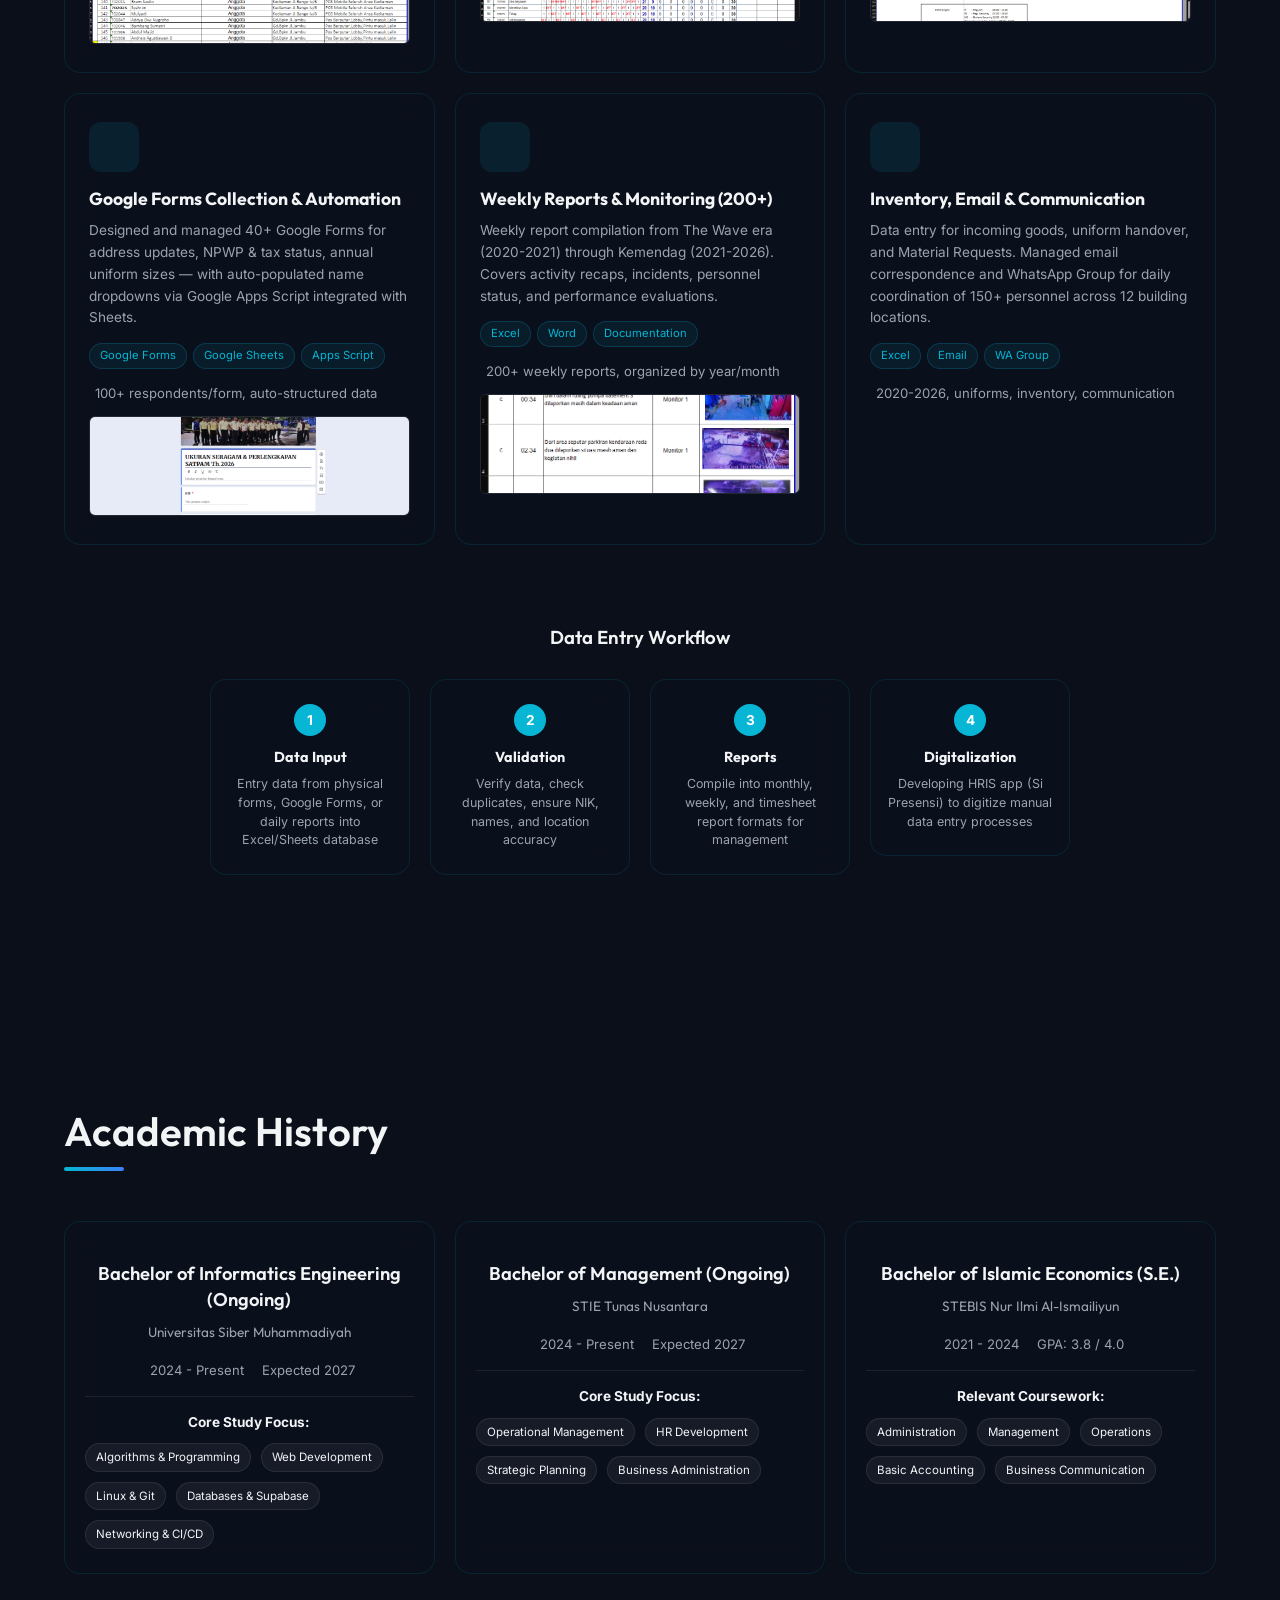
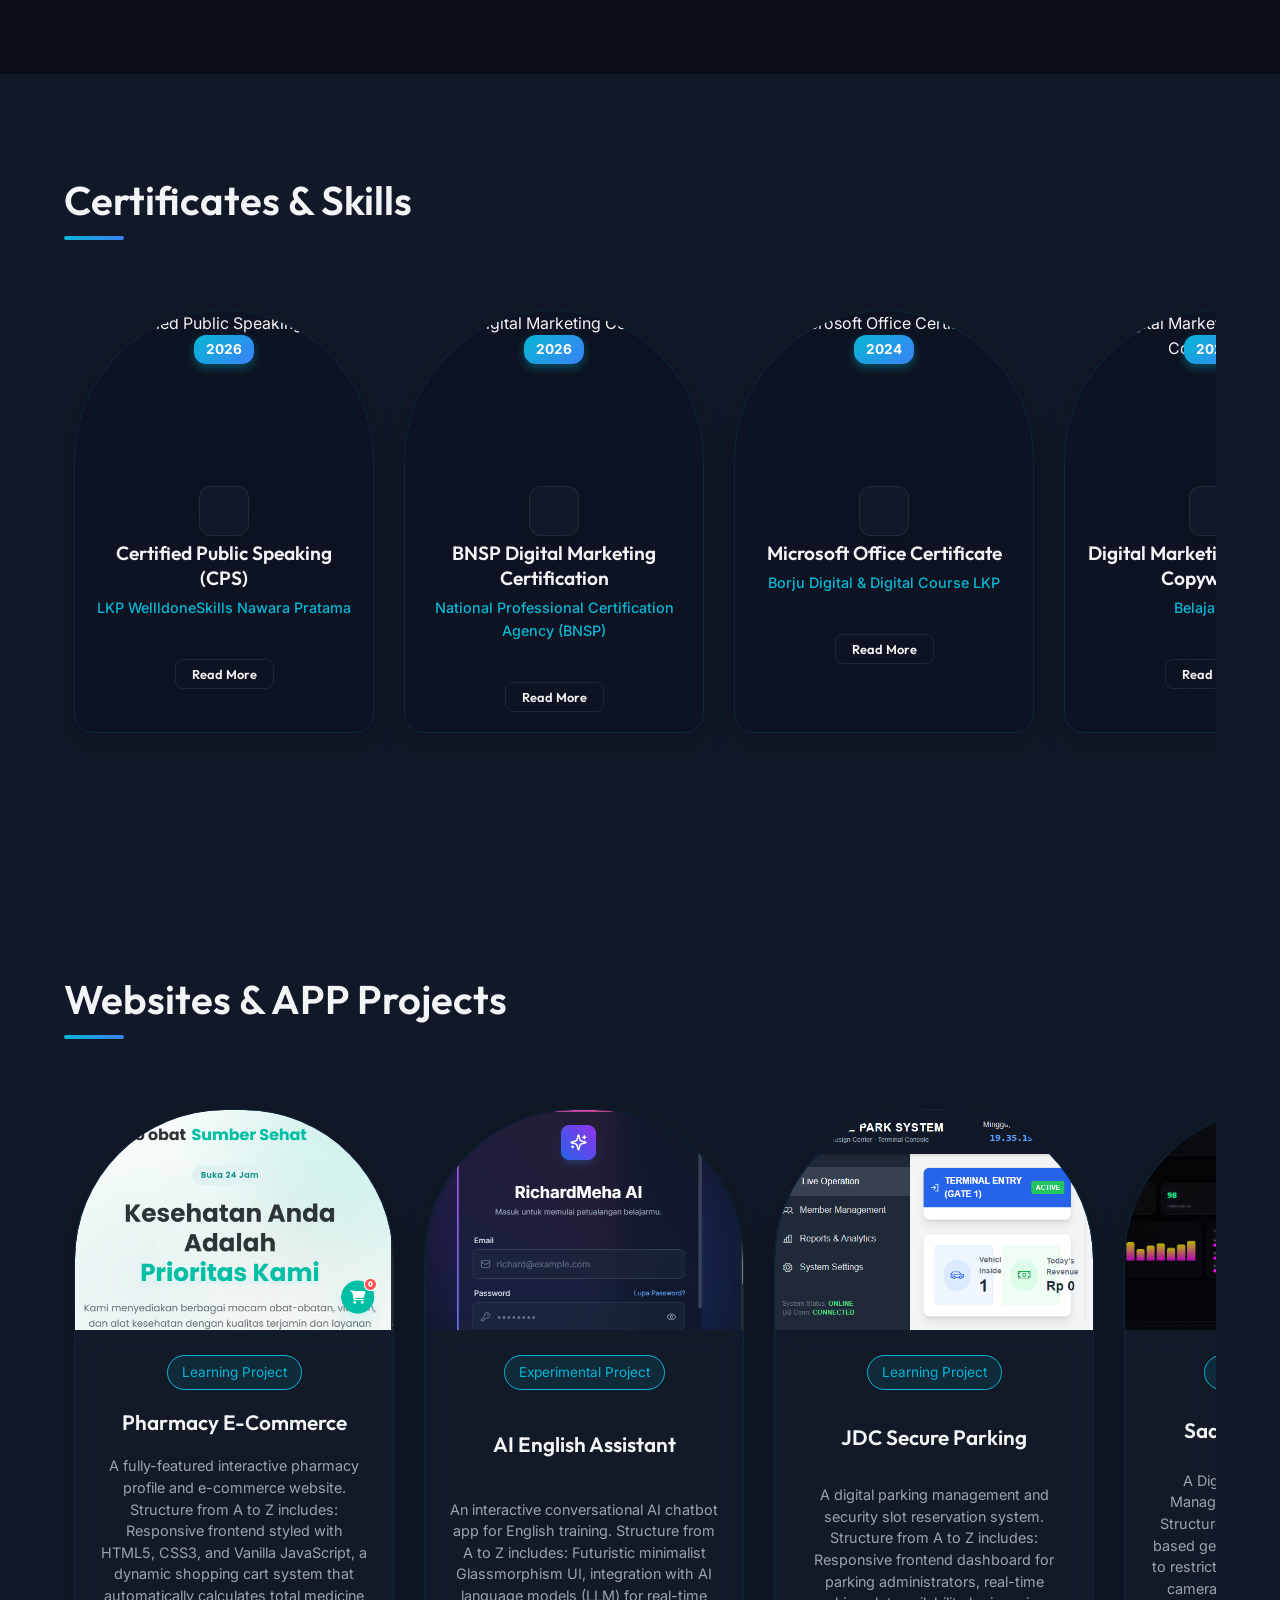
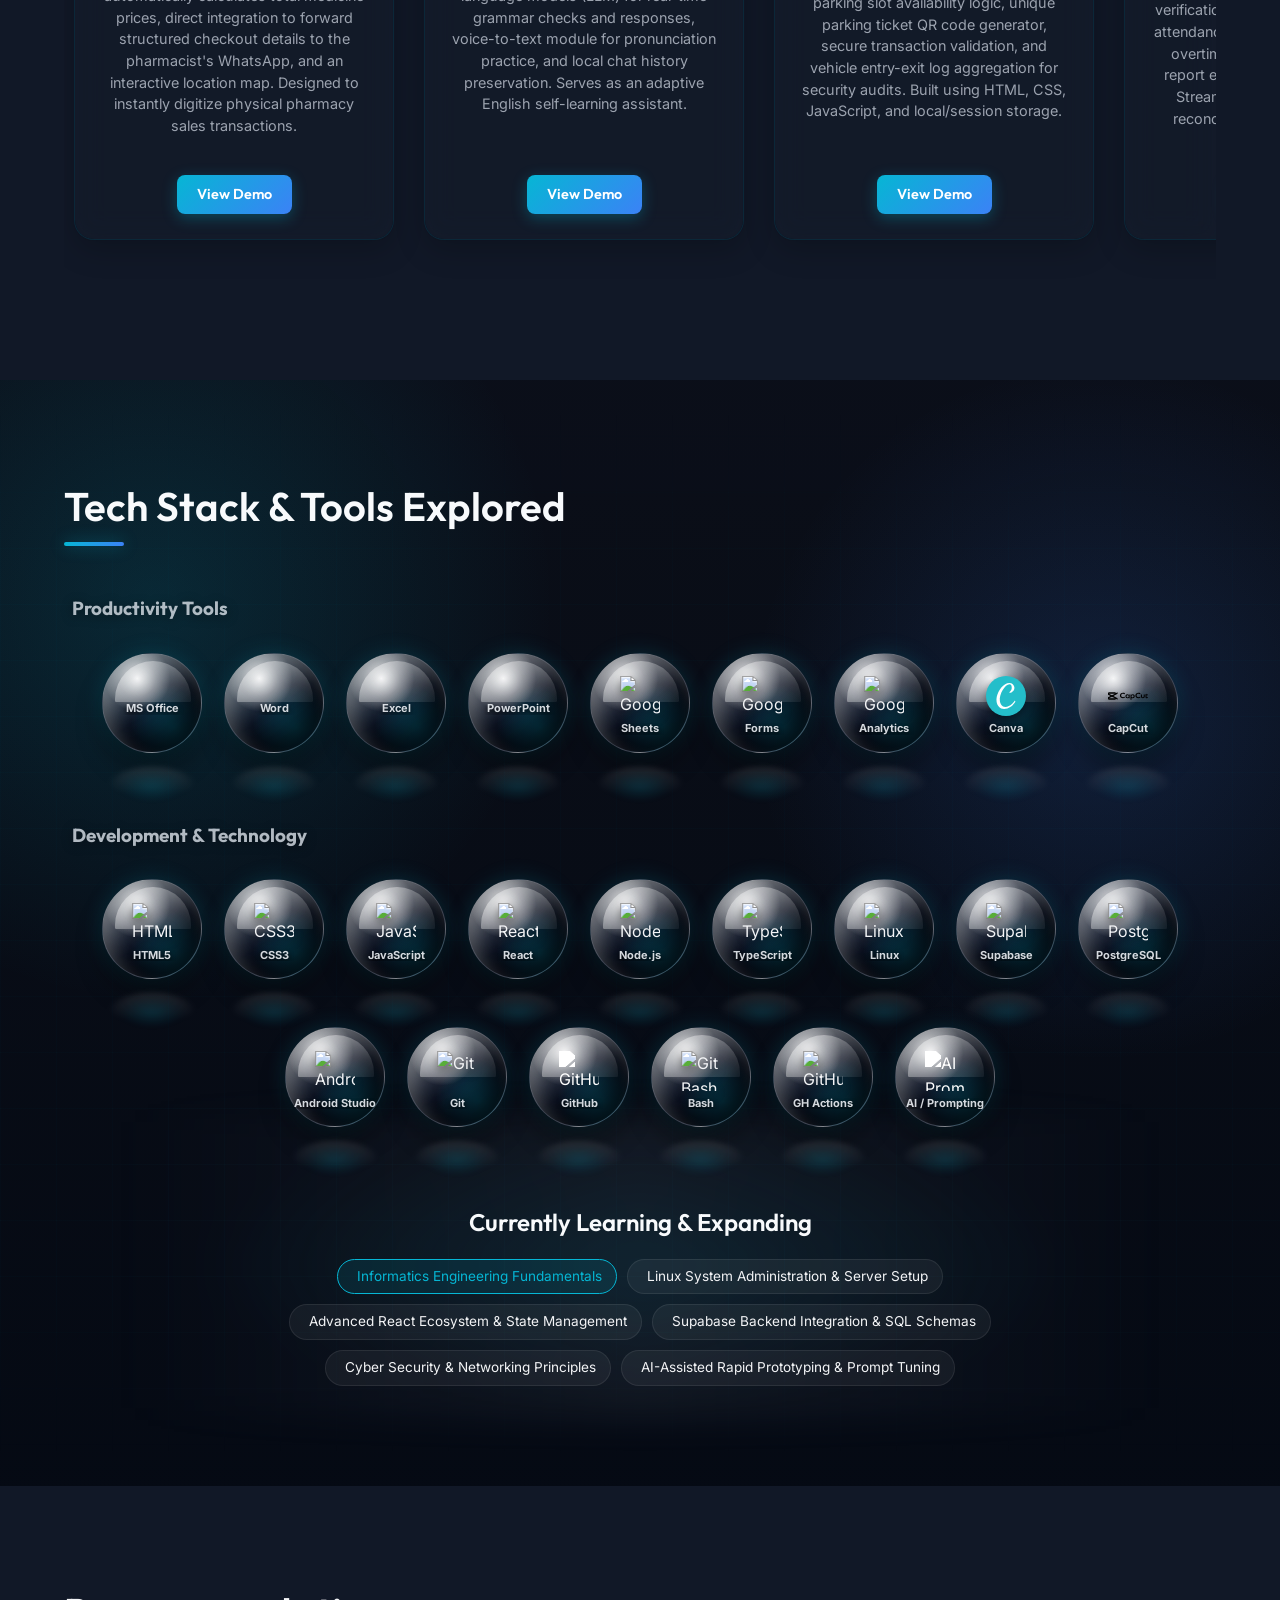
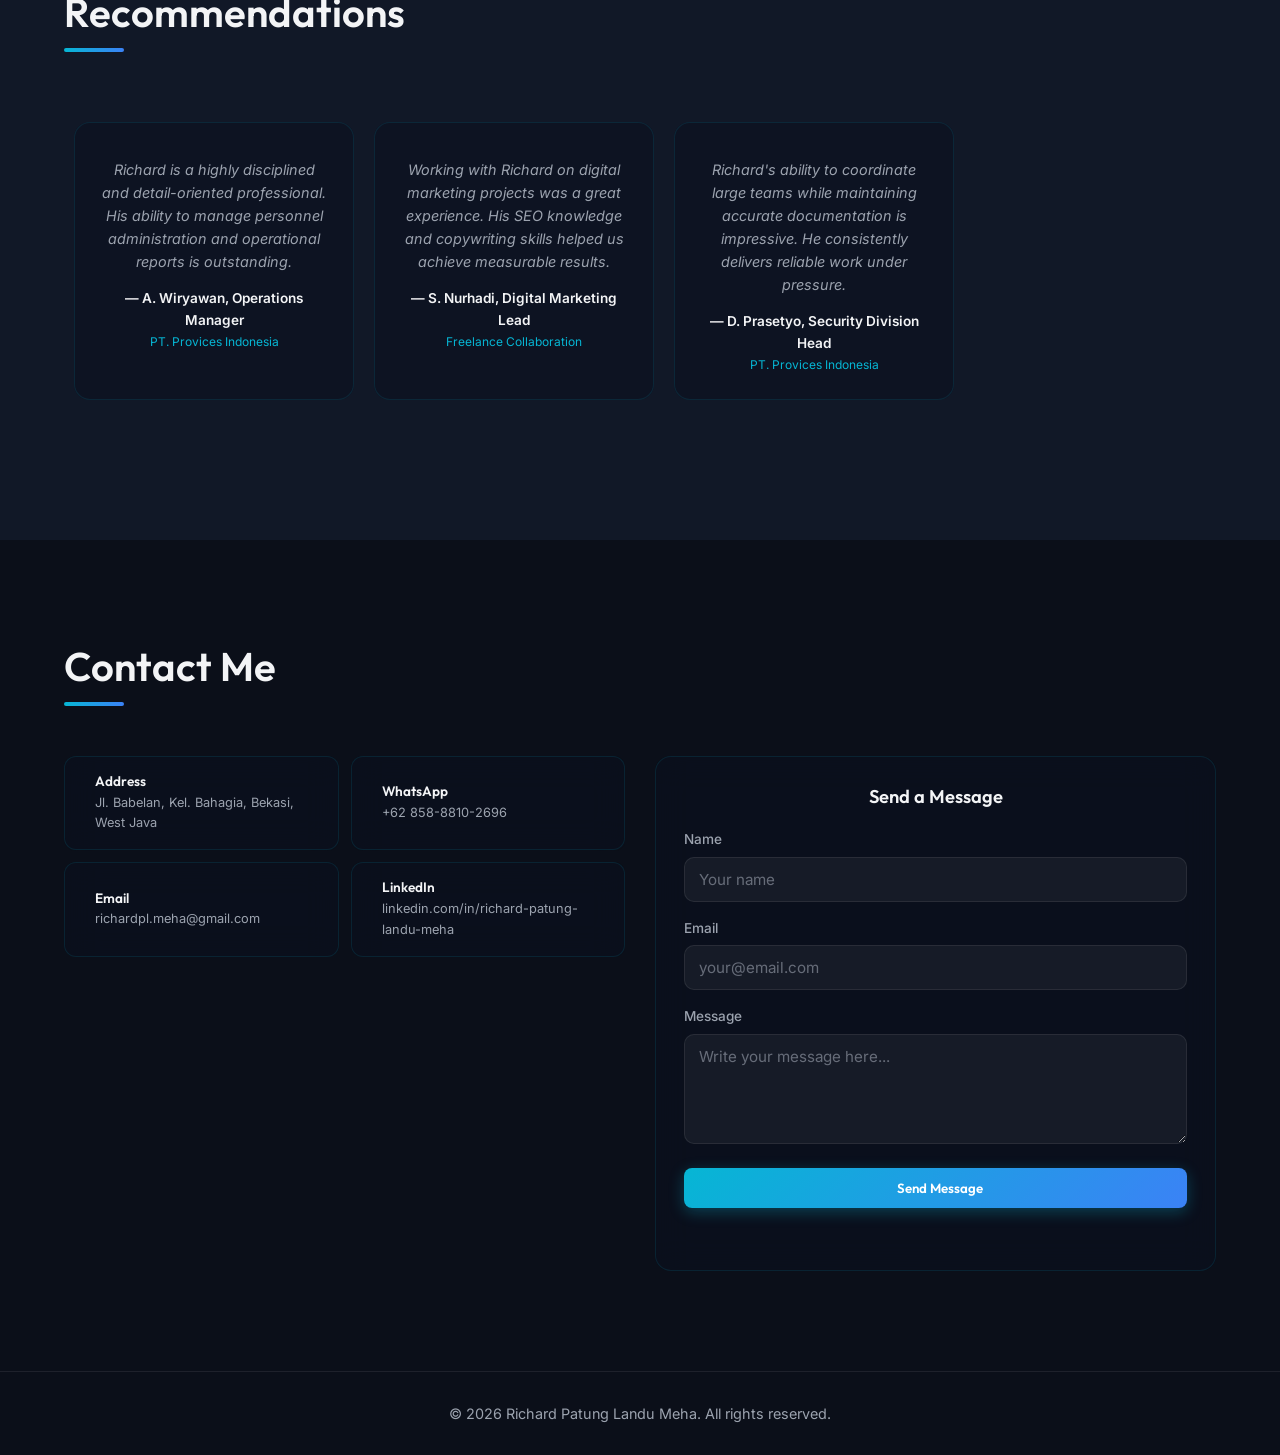
==== commit cd1a3a21: "Maintanance 2" ====
--- a/index.html
+++ b/index.html
@@ -73,7 +73,7 @@
                 <a href="#skills" class="nav-link" aria-label="Skills and Certificates section">Skills &amp; Certificates</a>
                 <a href="#websites" class="nav-link" aria-label="Websites and Apps section">Websites &amp; Apps</a>
                 <a href="#contact" class="nav-link" aria-label="Contact section">Contact</a>
-                <a href="../index.html" class="nav-link" aria-label="Switch to Indonesian" title="Switch to Indonesian">
+                <a href="../index.html" class="nav-link" aria-label="Switch to Indonesian" title="Switch to Indonesian" onclick="event.preventDefault(); window.location.href = window.location.pathname.replace(/\/en\/?(index\.html)?$/, '') + '/index.html';">
                     <i class="ph ph-globe" style="margin-right: 4px;"></i>ID
                 </a>
                 <button id="theme-toggle" class="theme-btn" title="Change Theme">
